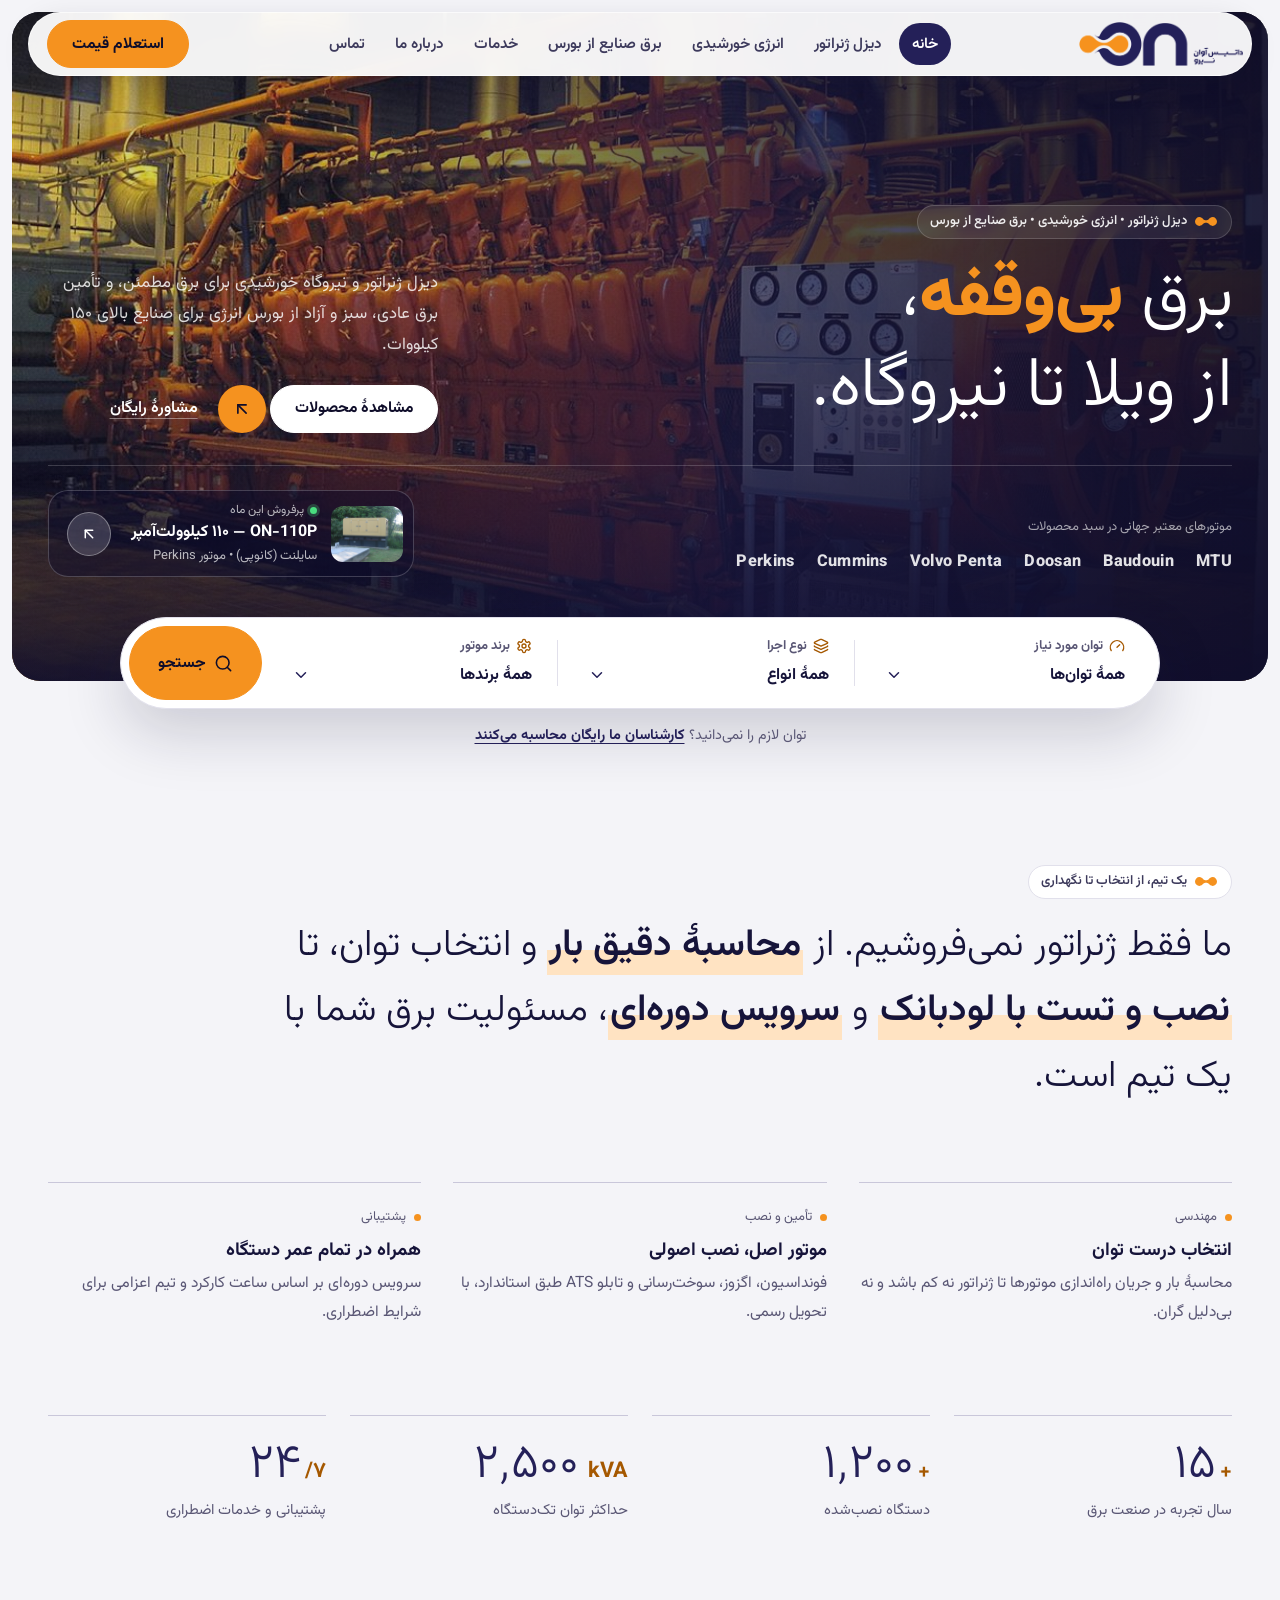
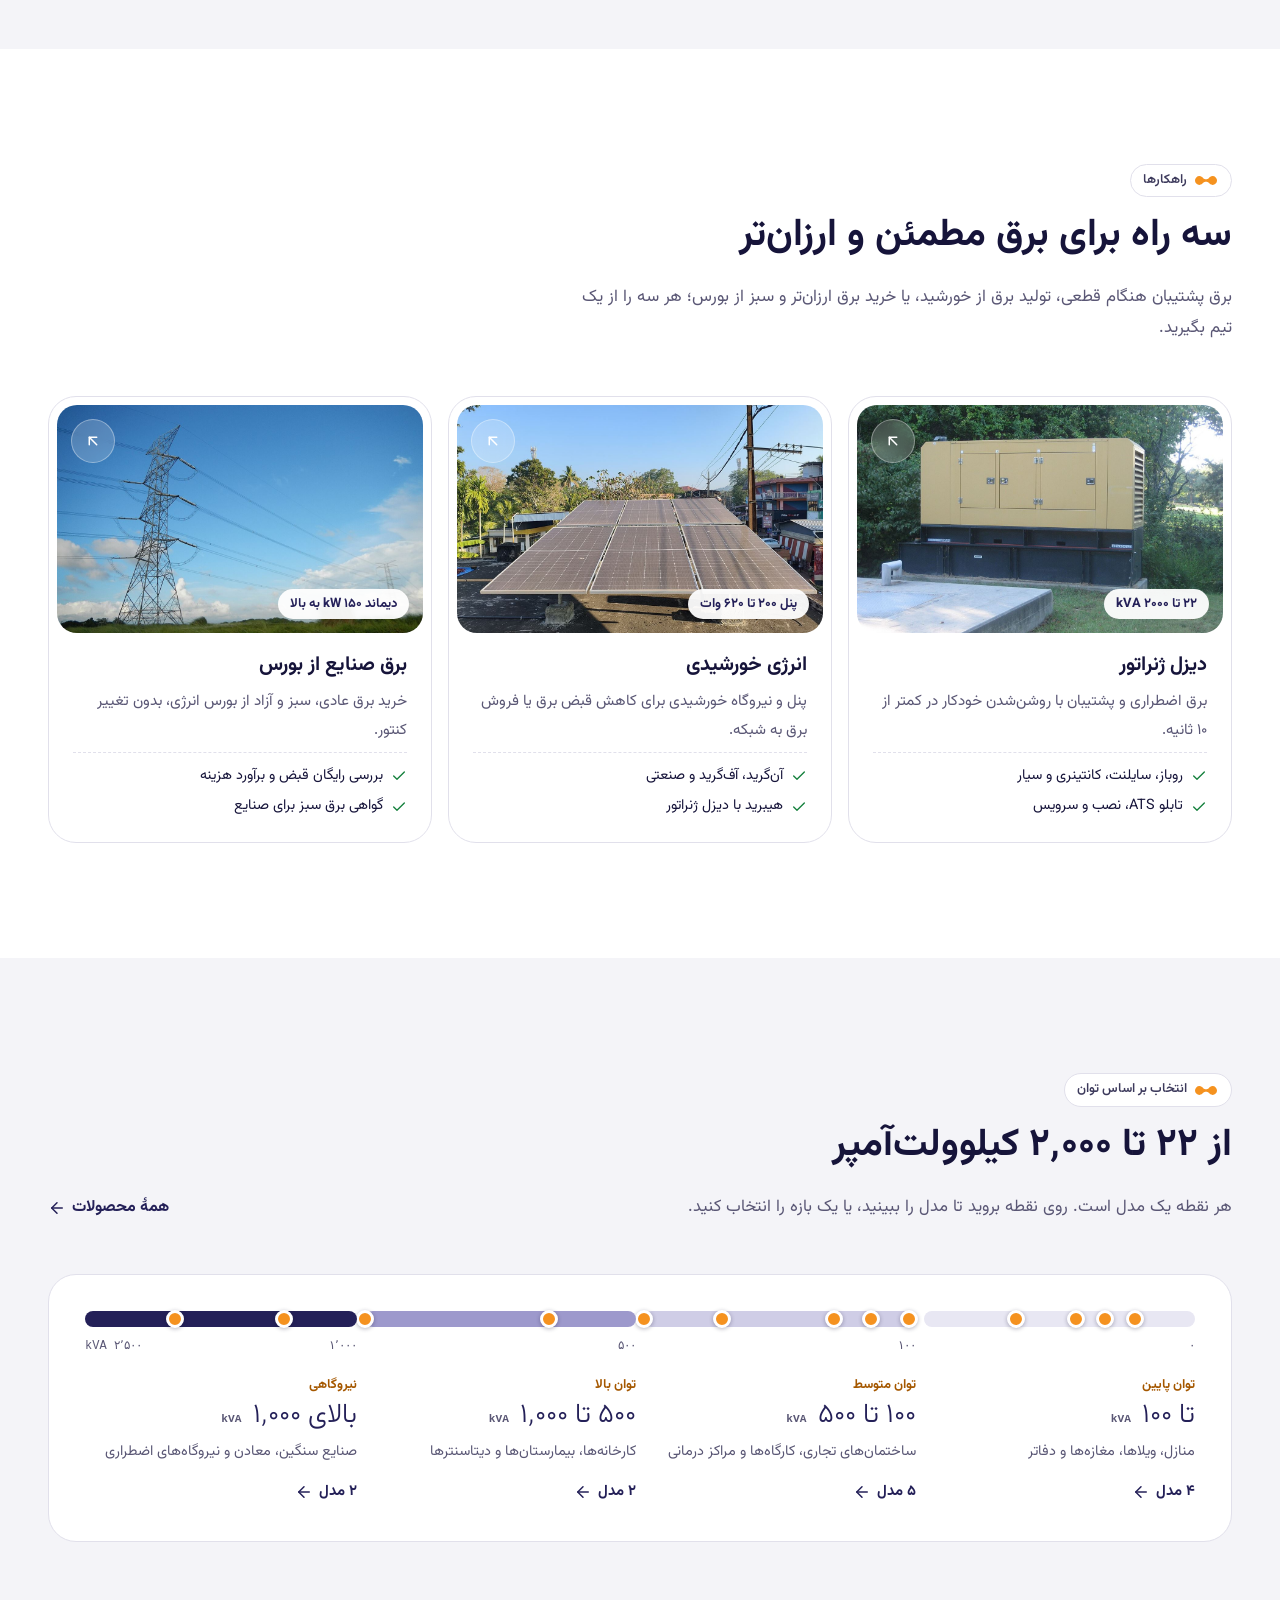
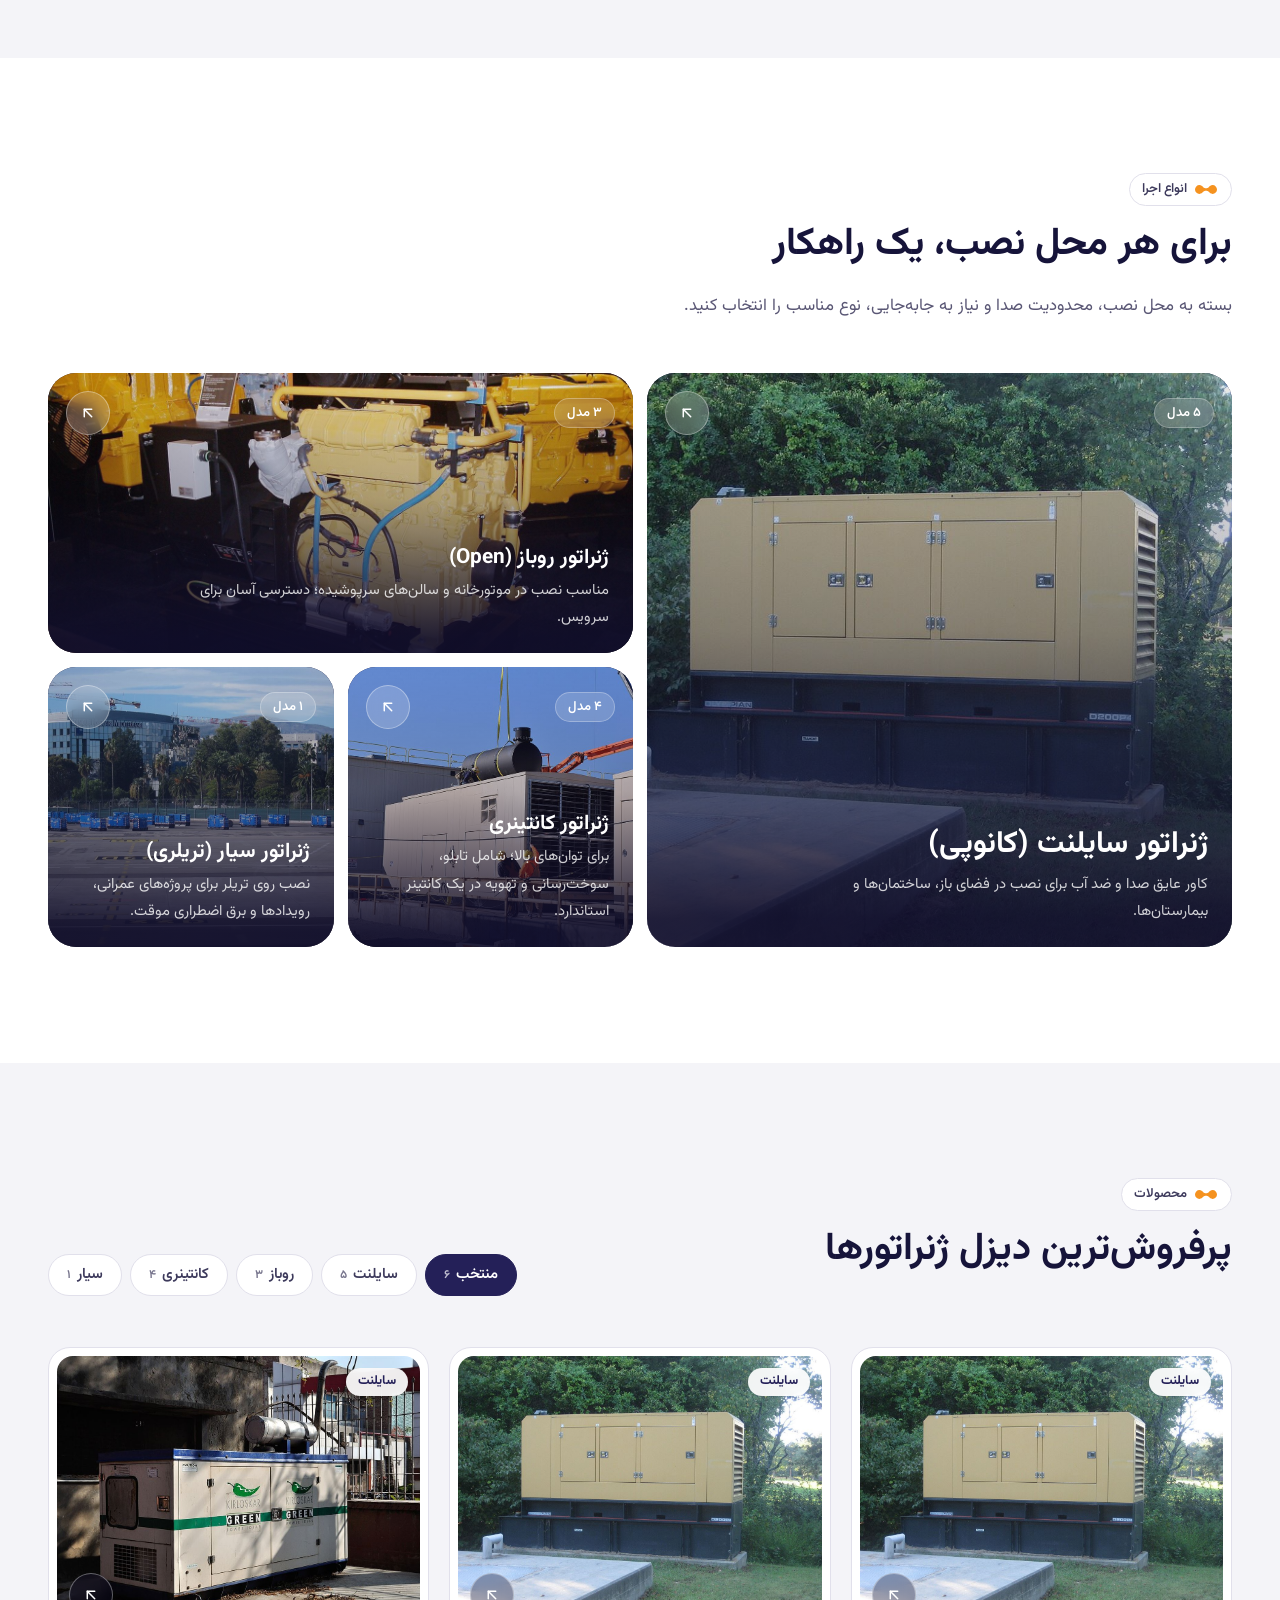
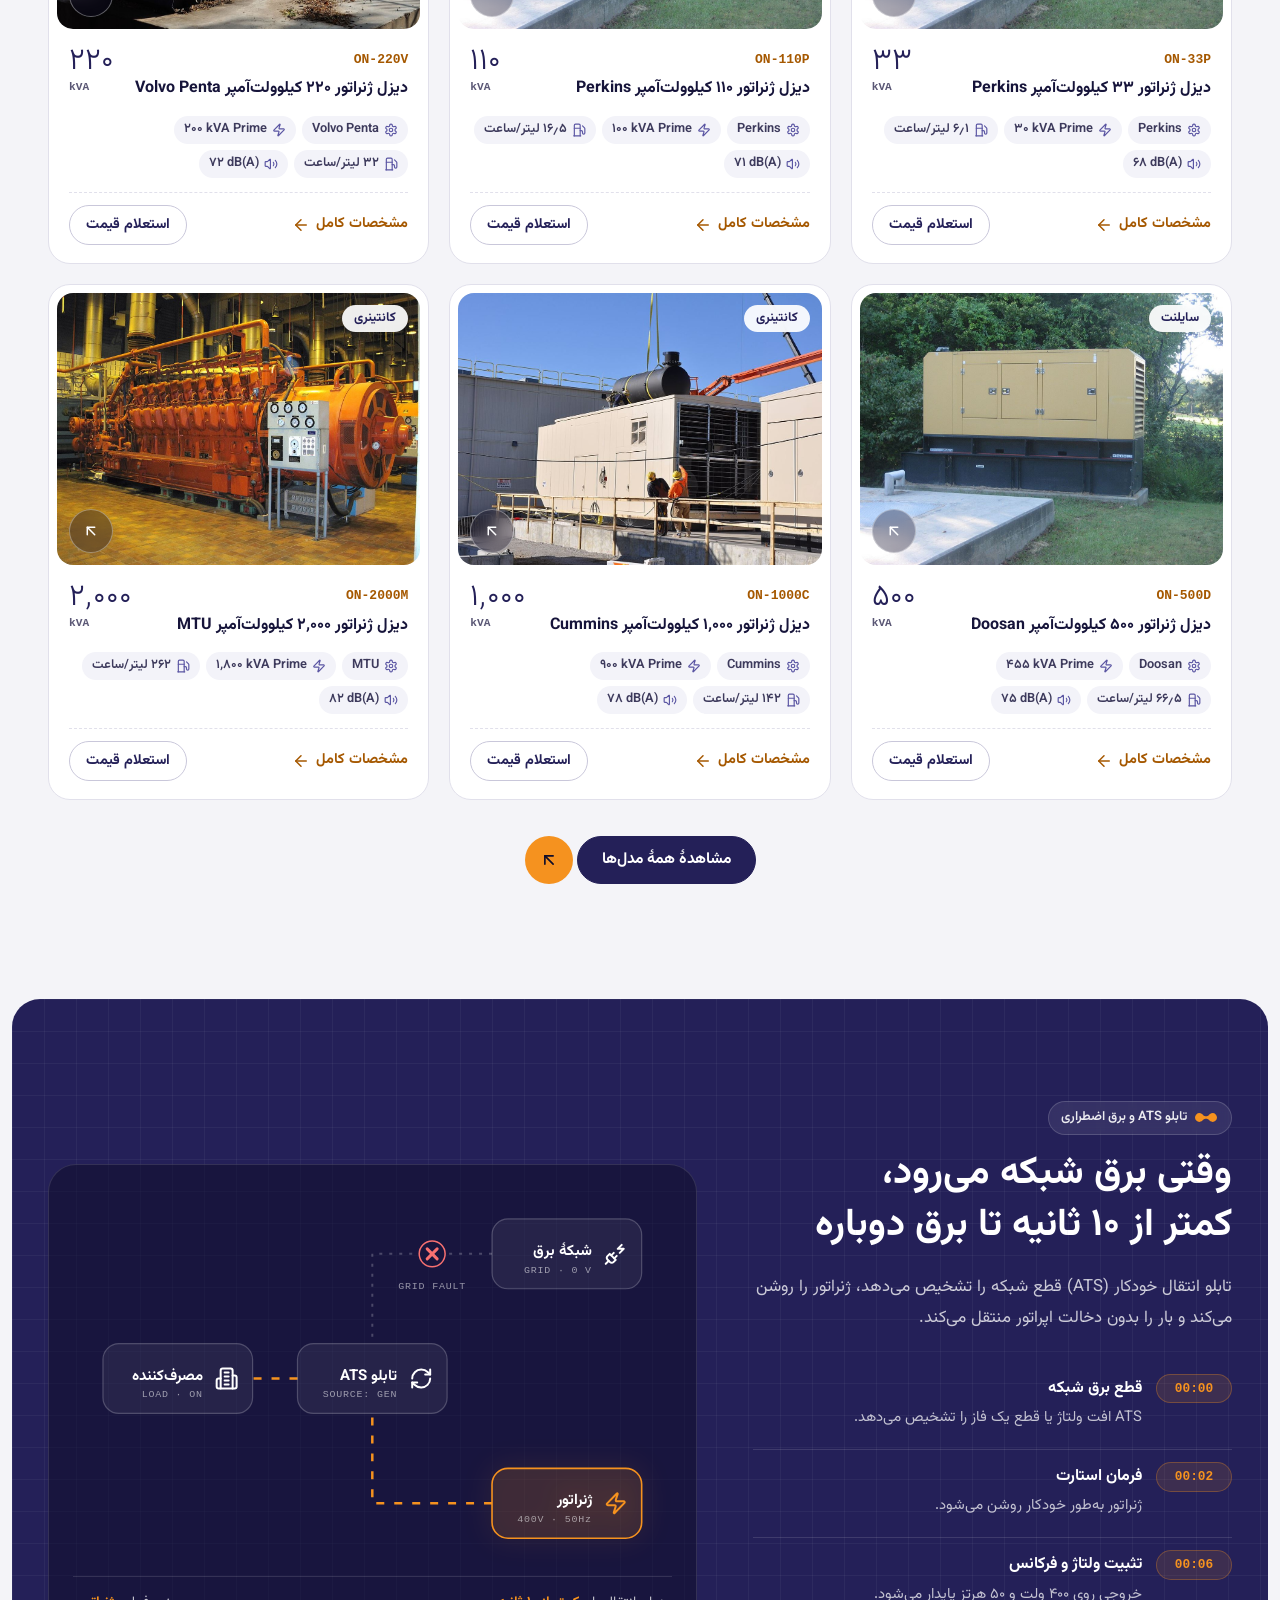
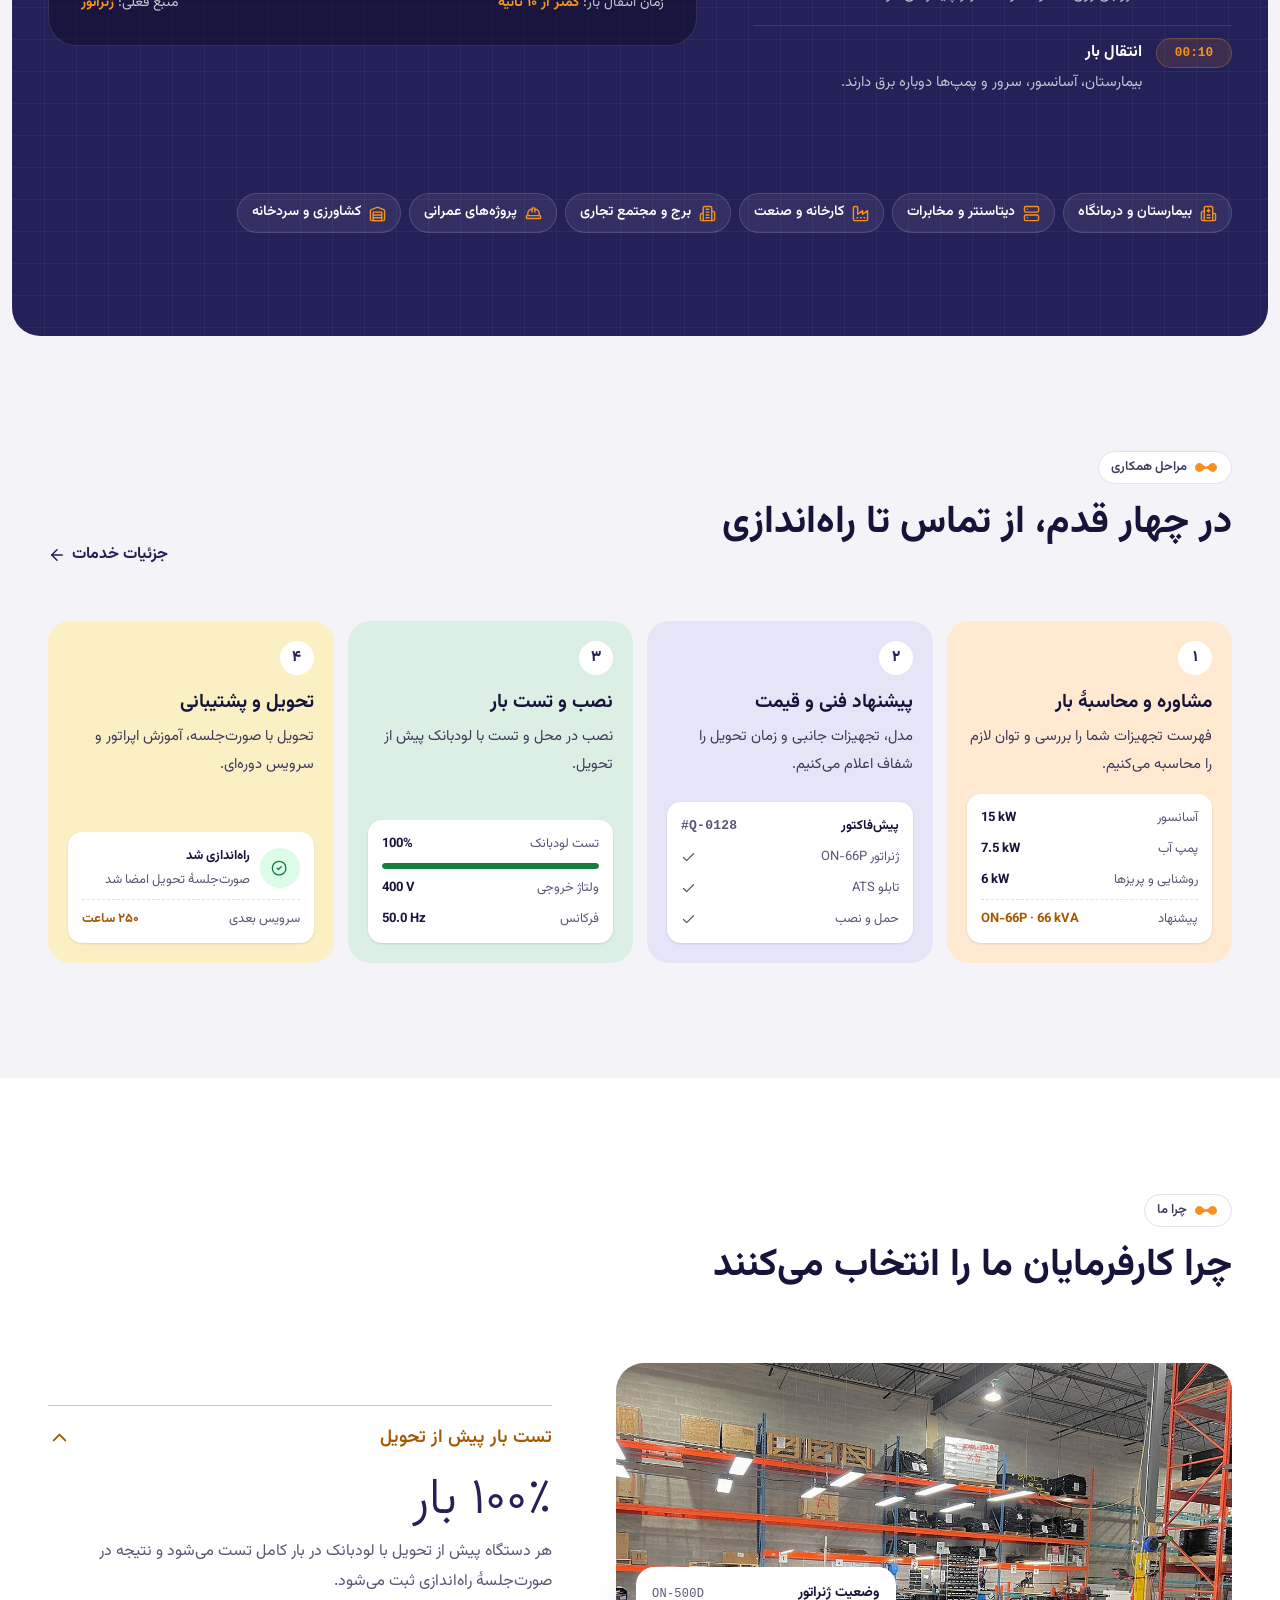
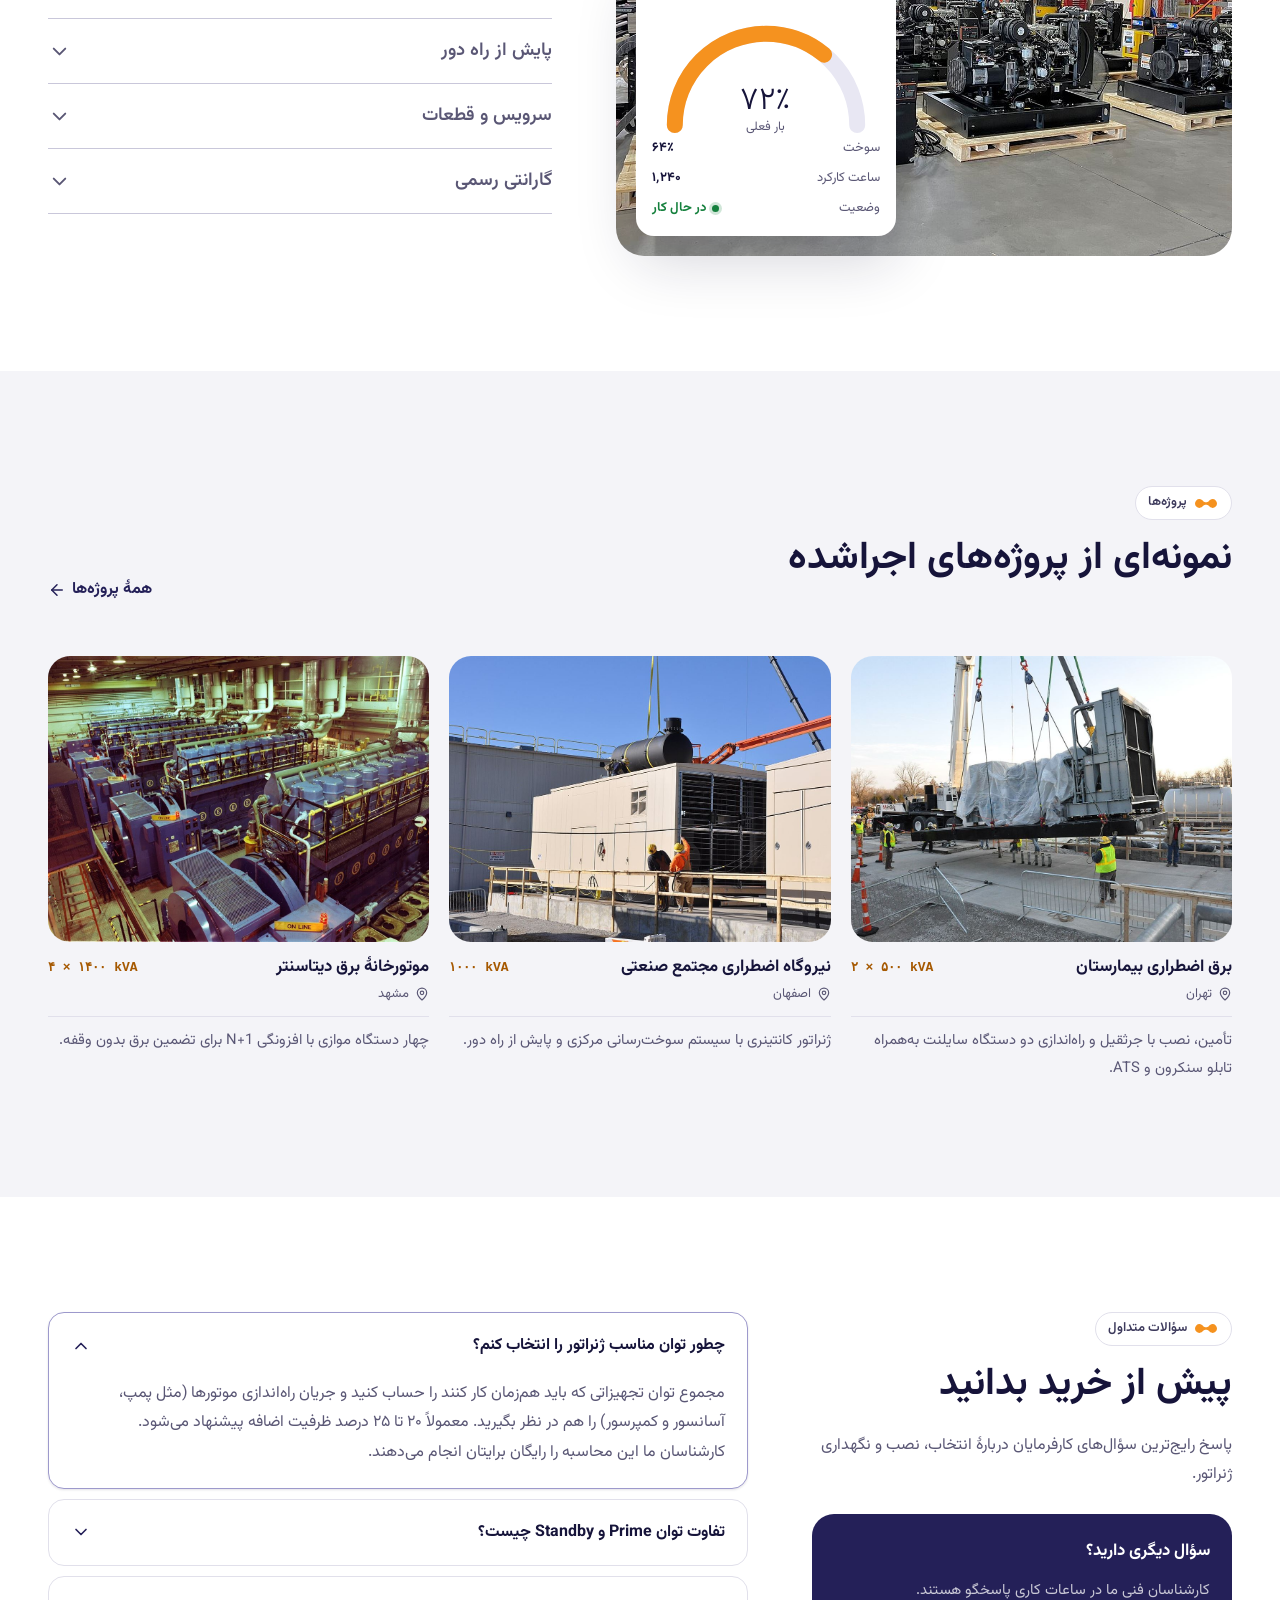
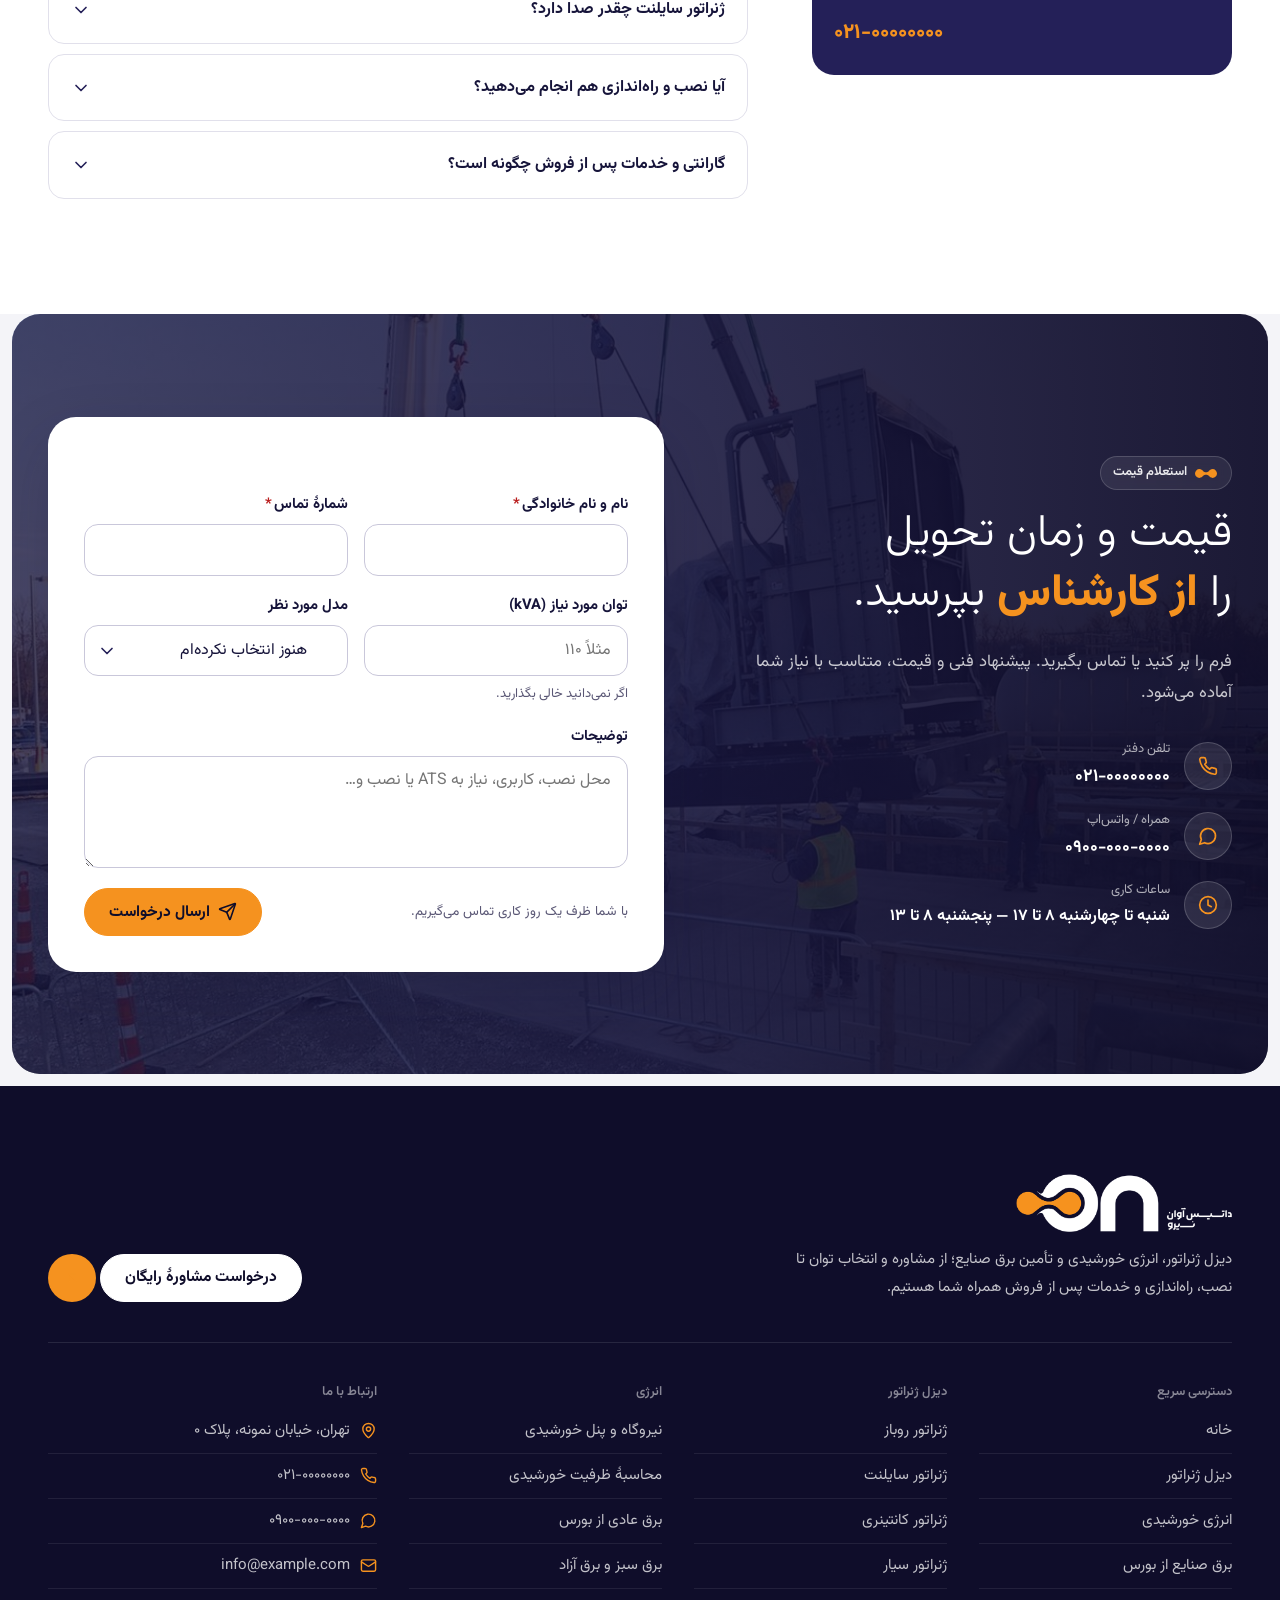
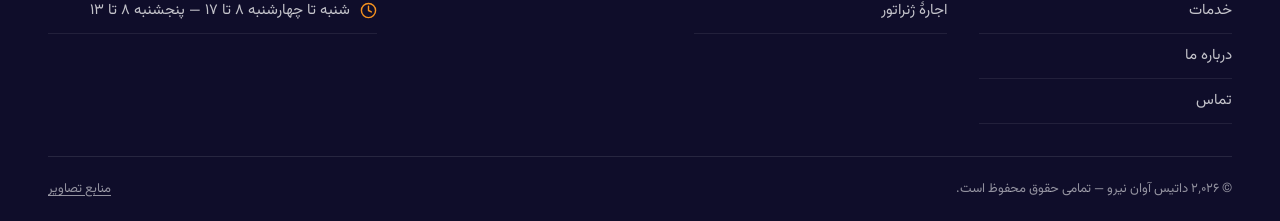
==== site/index.html @ e626aa05 "Add Datis Avan Niroo website Static RTL Persian site (HTML/CSS/JS, no build step): - Diesel generato" ====
<!doctype html>
<html lang="fa" dir="rtl" class="no-js">
<head>
  <meta charset="utf-8">
  <meta name="viewport" content="width=device-width, initial-scale=1, viewport-fit=cover">
  <title>داتیس آوان نیرو | دیزل ژنراتور، انرژی خورشیدی و برق صنایع</title>
  <meta name="description" content="داتیس آوان نیرو؛ دیزل ژنراتور ۲۲ تا ۲۰۰۰ کیلوولت‌آمپر، پنل و نیروگاه خورشیدی، و تأمین برق عادی، سبز و آزاد از بورس انرژی برای صنایع بالای ۱۵۰ کیلووات.">
  <meta name="theme-color" content="#242058">
  <link rel="icon" type="image/png" sizes="64x64" href="assets/img/logo/icon-64.png">
  <link rel="apple-touch-icon" href="assets/img/logo/icon-180.png">
  <link rel="preload" href="assets/fonts/Vazirmatn-wght.woff2" as="font" type="font/woff2" crossorigin>
  <link rel="preload" href="assets/img/hero.jpg" as="image">
  <link rel="stylesheet" href="assets/css/style.css">
  <script>document.documentElement.classList.replace("no-js", "js");</script>
</head>
<body data-page="home">
  <a class="skip-link" href="#main">پرش به محتوای اصلی</a>
  <div id="site-header"></div>

  <main id="main">
    <!-- ============ Hero ============ -->
    <section class="hero frame on-dark">
      <div class="hero__bg"><img src="assets/img/hero.jpg" alt="" width="1200" height="900" fetchpriority="high"></div>
      <div class="container hero__inner">
        <div class="hero__top">
          <div>
            <span class="eyebrow rise">دیزل ژنراتور • انرژی خورشیدی • برق صنایع از بورس</span>
            <h1 class="rise">برق <b>بی‌وقفه</b>،<br>از ویلا تا نیروگاه.</h1>
          </div>
          <div class="hero__aside rise rise-2">
            <p>دیزل ژنراتور و نیروگاه خورشیدی برای برق مطمئن، و تأمین برق عادی، سبز و آزاد از بورس انرژی برای صنایع بالای ۱۵۰ کیلووات.</p>
            <div class="hero__actions">
              <a class="cta-pair" href="products.html"><span class="btn btn--white">مشاهدهٔ محصولات</span><span class="cta-pair__arrow"><svg class="icon" aria-hidden="true"><use href="#i-arrow-left"></use></svg></span></a>
              <a class="text-link" href="contact.html#quote">مشاورهٔ رایگان</a>
            </div>
          </div>
        </div>
        <div class="hero__bottom rise rise-3">
          <div class="engine-strip">
            <small>موتورهای معتبر جهانی در سبد محصولات</small>
            <ul id="engines"></ul>
          </div>
          <a class="spotlight" id="spotlight" href="products.html" aria-label="پرفروش این ماه"></a>
        </div>
      </div>
    </section>

    <!-- ============ Finder bar ============ -->
    <div class="container finder-wrap">
      <form class="finder-bar" id="finder-form" aria-label="جستجوی ژنراتور">
        <div class="seg">
          <label for="f-range"><svg class="icon" aria-hidden="true"><use href="#i-gauge"></use></svg>توان مورد نیاز</label>
          <select id="f-range"><option value="">همهٔ توان‌ها</option></select>
        </div>
        <div class="seg">
          <label for="f-type"><svg class="icon" aria-hidden="true"><use href="#i-layers"></use></svg>نوع اجرا</label>
          <select id="f-type"><option value="">همهٔ انواع</option></select>
        </div>
        <div class="seg">
          <label for="f-brand"><svg class="icon" aria-hidden="true"><use href="#i-settings"></use></svg>برند موتور</label>
          <select id="f-brand"><option value="">همهٔ برندها</option></select>
        </div>
        <button class="btn btn--primary" type="submit"><svg class="icon" aria-hidden="true"><use href="#i-search"></use></svg>جستجو</button>
      </form>
      <p class="finder-note">توان لازم را نمی‌دانید؟ <a href="contact.html#quote">کارشناسان ما رایگان محاسبه می‌کنند</a></p>
    </div>

    <!-- ============ Statement ============ -->
    <section class="section">
      <div class="container">
        <span class="eyebrow">یک تیم، از انتخاب تا نگهداری</span>
        <p class="statement">ما فقط ژنراتور نمی‌فروشیم. از <mark>محاسبهٔ دقیق بار</mark> و انتخاب توان، تا <mark>نصب و تست با لودبانک</mark> و <mark>سرویس دوره‌ای</mark>، مسئولیت برق شما با یک تیم است.</p>
        <div class="pillars">
          <div class="pillar reveal"><span class="pillar__k">مهندسی</span><h3>انتخاب درست توان</h3><p>محاسبهٔ بار و جریان راه‌اندازی موتورها تا ژنراتور نه کم باشد و نه بی‌دلیل گران.</p></div>
          <div class="pillar reveal"><span class="pillar__k">تأمین و نصب</span><h3>موتور اصل، نصب اصولی</h3><p>فونداسیون، اگزوز، سوخت‌رسانی و تابلو ATS طبق استاندارد، با تحویل رسمی.</p></div>
          <div class="pillar reveal"><span class="pillar__k">پشتیبانی</span><h3>همراه در تمام عمر دستگاه</h3><p>سرویس دوره‌ای بر اساس ساعت کارکرد و تیم اعزامی برای شرایط اضطراری.</p></div>
        </div>
        <ul class="stats" id="stats" aria-label="آمار شرکت"></ul>
      </div>
    </section>

    <!-- ============ Business lines ============ -->
    <section class="section section--white">
      <div class="container">
        <div class="sec-head">
          <div class="sec-head__text">
            <span class="eyebrow">راهکارها</span>
            <h2>سه راه برای برق مطمئن و ارزان‌تر</h2>
            <p>برق پشتیبان هنگام قطعی، تولید برق از خورشید، یا خرید برق ارزان‌تر و سبز از بورس؛ هر سه را از یک تیم بگیرید.</p>
          </div>
        </div>
        <div class="solutions">
          <article class="sol reveal">
            <div class="sol__media"><img src="assets/img/canopy-1.jpg" alt="دیزل ژنراتور سایلنت" loading="lazy" width="1200" height="900"><span class="sol__tag">۲۲ تا ۲۰۰۰ kVA</span><span class="bubble" aria-hidden="true"><svg class="icon"><use href="#i-arrow-left"></use></svg></span></div>
            <div class="sol__body">
              <h3><a href="products.html">دیزل ژنراتور</a></h3>
              <p>برق اضطراری و پشتیبان با روشن‌شدن خودکار در کمتر از ۱۰ ثانیه.</p>
              <ul>
                <li><svg class="icon" aria-hidden="true"><use href="#i-check"></use></svg>روباز، سایلنت، کانتینری و سیار</li>
                <li><svg class="icon" aria-hidden="true"><use href="#i-check"></use></svg>تابلو ATS، نصب و سرویس</li>
              </ul>
            </div>
          </article>
          <article class="sol reveal">
            <div class="sol__media"><img src="assets/img/solar-roof.jpg" alt="پنل خورشیدی روی پشت‌بام" loading="lazy" width="1200" height="900"><span class="sol__tag">پنل ۲۰۰ تا ۶۲۰ وات</span><span class="bubble" aria-hidden="true"><svg class="icon"><use href="#i-arrow-left"></use></svg></span></div>
            <div class="sol__body">
              <h3><a href="solar.html">انرژی خورشیدی</a></h3>
              <p>پنل و نیروگاه خورشیدی برای کاهش قبض برق یا فروش برق به شبکه.</p>
              <ul>
                <li><svg class="icon" aria-hidden="true"><use href="#i-check"></use></svg>آن‌گرید، آف‌گرید و صنعتی</li>
                <li><svg class="icon" aria-hidden="true"><use href="#i-check"></use></svg>هیبرید با دیزل ژنراتور</li>
              </ul>
            </div>
          </article>
          <article class="sol reveal">
            <div class="sol__media"><img src="assets/img/grid-lines.jpg" alt="خطوط انتقال برق" loading="lazy" width="1200" height="900"><span class="sol__tag">دیماند ۱۵۰ kW به بالا</span><span class="bubble" aria-hidden="true"><svg class="icon"><use href="#i-arrow-left"></use></svg></span></div>
            <div class="sol__body">
              <h3><a href="energy.html">برق صنایع از بورس</a></h3>
              <p>خرید برق عادی، سبز و آزاد از بورس انرژی، بدون تغییر کنتور.</p>
              <ul>
                <li><svg class="icon" aria-hidden="true"><use href="#i-check"></use></svg>بررسی رایگان قبض و برآورد هزینه</li>
                <li><svg class="icon" aria-hidden="true"><use href="#i-check"></use></svg>گواهی برق سبز برای صنایع</li>
              </ul>
            </div>
          </article>
        </div>
      </div>
    </section>

    <!-- ============ Power scale ============ -->
    <section class="section">
      <div class="container">
        <div class="sec-head">
          <div class="sec-head__text">
            <span class="eyebrow">انتخاب بر اساس توان</span>
            <h2>از <span data-kva-range>۲۲ تا ۲۰۰۰</span> کیلوولت‌آمپر</h2>
            <p>هر نقطه یک مدل است. روی نقطه بروید تا مدل را ببینید، یا یک بازه را انتخاب کنید.</p>
          </div>
          <a class="link-arrow" href="products.html">همهٔ محصولات<svg class="icon" aria-hidden="true"><use href="#i-arrow-left"></use></svg></a>
        </div>
        <div class="scale"><div class="scale__grid" id="scale"></div></div>
      </div>
    </section>

    <!-- ============ Types bento ============ -->
    <section class="section section--white">
      <div class="container">
        <div class="sec-head">
          <div class="sec-head__text">
            <span class="eyebrow">انواع اجرا</span>
            <h2>برای هر محل نصب، یک راهکار</h2>
            <p>بسته به محل نصب، محدودیت صدا و نیاز به جابه‌جایی، نوع مناسب را انتخاب کنید.</p>
          </div>
        </div>
        <div class="bento" id="types"></div>
      </div>
    </section>

    <!-- ============ Featured ============ -->
    <section class="section">
      <div class="container">
        <div class="sec-head">
          <div class="sec-head__text">
            <span class="eyebrow">محصولات</span>
            <h2>پرفروش‌ترین دیزل ژنراتورها</h2>
          </div>
          <div class="pills" id="featured-tabs" role="group" aria-label="فیلتر نوع"></div>
        </div>
        <div class="grid-products" id="featured" aria-live="polite"></div>
        <div style="text-align:center; margin-top: 36px;">
          <a class="cta-pair" href="products.html"><span class="btn">مشاهدهٔ همهٔ مدل‌ها</span><span class="cta-pair__arrow"><svg class="icon" aria-hidden="true"><use href="#i-arrow-left"></use></svg></span></a>
        </div>
      </div>
    </section>

    <!-- ============ ATS flow ============ -->
    <section class="flow frame blueprint on-dark" aria-labelledby="flow-title">
      <div class="container">
        <div>
          <span class="eyebrow">تابلو ATS و برق اضطراری</span>
          <h2 id="flow-title">وقتی برق شبکه می‌رود، کمتر از ۱۰ ثانیه تا برق دوباره</h2>
          <p class="lead">تابلو انتقال خودکار (ATS) قطع شبکه را تشخیص می‌دهد، ژنراتور را روشن می‌کند و بار را بدون دخالت اپراتور منتقل می‌کند.</p>
          <ol class="timeline">
            <li><time>00:00</time><div><b>قطع برق شبکه</b><span>ATS افت ولتاژ یا قطع یک فاز را تشخیص می‌دهد.</span></div></li>
            <li><time>00:02</time><div><b>فرمان استارت</b><span>ژنراتور به‌طور خودکار روشن می‌شود.</span></div></li>
            <li><time>00:06</time><div><b>تثبیت ولتاژ و فرکانس</b><span>خروجی روی ۴۰۰ ولت و ۵۰ هرتز پایدار می‌شود.</span></div></li>
            <li><time>00:10</time><div><b>انتقال بار</b><span>بیمارستان، آسانسور، سرور و پمپ‌ها دوباره برق دارند.</span></div></li>
          </ol>
        </div>
        <figure class="diagram" style="margin:0;">
          <svg viewBox="0 0 600 380" role="img" aria-labelledby="dg-t">
            <title id="dg-t">نمودار عملکرد تابلو ATS: برق شبکه قطع است، ژنراتور روشن است و بار از طریق ATS به ژنراتور منتقل شده است.</title>
            <!-- wires -->
            <path class="d-wire d-wire--dead" d="M420 65 H300 V155"/>
            <path class="d-wire d-wire--live" d="M420 315 H300 V225"/>
            <path class="d-wire d-wire--live" d="M225 190 H180"/>
            <!-- outage mark -->
            <g transform="translate(360 65)">
              <circle class="d-cut-bg" r="13"/>
              <path class="d-cut" d="M-5 -5 L5 5 M5 -5 L-5 5"/>
            </g>
            <text class="d-sub" x="360" y="100" text-anchor="middle" direction="ltr">GRID FAULT</text>
            <!-- grid node -->
            <g class="d-node" transform="translate(420 30)">
              <rect width="150" height="70" rx="16"/>
              <use href="#i-plug-zap" x="112" y="23" width="24" height="24" class="d-ic"/>
              <text class="d-title" x="100" y="36" direction="rtl" text-anchor="start">شبکهٔ برق</text>
              <text class="d-sub" x="100" y="54" text-anchor="end" direction="ltr">GRID · 0 V</text>
            </g>
            <!-- ATS node -->
            <g class="d-node" transform="translate(225 155)">
              <rect width="150" height="70" rx="16"/>
              <use href="#i-refresh-cw" x="112" y="23" width="24" height="24" class="d-ic"/>
              <text class="d-title" x="100" y="36" direction="rtl" text-anchor="start">تابلو ATS</text>
              <text class="d-sub" x="100" y="54" text-anchor="end" direction="ltr">SOURCE: GEN</text>
            </g>
            <!-- generator node -->
            <g class="d-node d-node--gen" transform="translate(420 280)">
              <rect width="150" height="70" rx="16"/>
              <use href="#i-zap" x="112" y="23" width="24" height="24" class="d-ic"/>
              <text class="d-title" x="100" y="36" direction="rtl" text-anchor="start">ژنراتور</text>
              <text class="d-sub" x="100" y="54" text-anchor="end" direction="ltr">400V · 50Hz</text>
            </g>
            <!-- load node -->
            <g class="d-node" transform="translate(30 155)">
              <rect width="150" height="70" rx="16"/>
              <use href="#i-building-2" x="112" y="23" width="24" height="24" class="d-ic"/>
              <text class="d-title" x="100" y="36" direction="rtl" text-anchor="start">مصرف‌کننده</text>
              <text class="d-sub" x="100" y="54" text-anchor="end" direction="ltr">LOAD · ON</text>
            </g>
          </svg>
          <figcaption class="diagram__readout"><span>زمان انتقال بار: <b>کمتر از ۱۰ ثانیه</b></span><span>منبع فعلی: <b>ژنراتور</b></span></figcaption>
        </figure>
        <ul class="industry-chips" style="grid-column: 1 / -1;" aria-label="کاربردها">
          <li><svg class="icon" aria-hidden="true"><use href="#i-hospital"></use></svg>بیمارستان و درمانگاه</li>
          <li><svg class="icon" aria-hidden="true"><use href="#i-server"></use></svg>دیتاسنتر و مخابرات</li>
          <li><svg class="icon" aria-hidden="true"><use href="#i-factory"></use></svg>کارخانه و صنعت</li>
          <li><svg class="icon" aria-hidden="true"><use href="#i-building-2"></use></svg>برج و مجتمع تجاری</li>
          <li><svg class="icon" aria-hidden="true"><use href="#i-hard-hat"></use></svg>پروژه‌های عمرانی</li>
          <li><svg class="icon" aria-hidden="true"><use href="#i-warehouse"></use></svg>کشاورزی و سردخانه</li>
        </ul>
      </div>
    </section>

    <!-- ============ Process ============ -->
    <section class="section">
      <div class="container">
        <div class="sec-head">
          <div class="sec-head__text">
            <span class="eyebrow">مراحل همکاری</span>
            <h2>در چهار قدم، از تماس تا راه‌اندازی</h2>
          </div>
          <a class="link-arrow" href="services.html">جزئیات خدمات<svg class="icon" aria-hidden="true"><use href="#i-arrow-left"></use></svg></a>
        </div>
        <ol class="process">
          <li class="pstep reveal">
            <span class="pstep__n">۱</span>
            <h3>مشاوره و محاسبهٔ بار</h3>
            <p>فهرست تجهیزات شما را بررسی و توان لازم را محاسبه می‌کنیم.</p>
            <div class="mini" aria-hidden="true">
              <div class="mini__row"><span>آسانسور</span><b class="ltr">15 kW</b></div>
              <div class="mini__row"><span>پمپ آب</span><b class="ltr">7.5 kW</b></div>
              <div class="mini__row"><span>روشنایی و پریزها</span><b class="ltr">6 kW</b></div>
              <div class="mini__row mini__sum"><span>پیشنهاد</span><b class="ltr">ON-66P · 66 kVA</b></div>
            </div>
          </li>
          <li class="pstep reveal">
            <span class="pstep__n">۲</span>
            <h3>پیشنهاد فنی و قیمت</h3>
            <p>مدل، تجهیزات جانبی و زمان تحویل را شفاف اعلام می‌کنیم.</p>
            <div class="mini" aria-hidden="true">
              <div class="mini__title"><span>پیش‌فاکتور</span><span class="mono ltr" style="color:var(--muted)">#Q-0128</span></div>
              <div class="mini__row"><span>ژنراتور ON-66P</span><span class="mini__ok"><svg class="icon"><use href="#i-check"></use></svg></span></div>
              <div class="mini__row"><span>تابلو ATS</span><span class="mini__ok"><svg class="icon"><use href="#i-check"></use></svg></span></div>
              <div class="mini__row"><span>حمل و نصب</span><span class="mini__ok"><svg class="icon"><use href="#i-check"></use></svg></span></div>
            </div>
          </li>
          <li class="pstep reveal">
            <span class="pstep__n">۳</span>
            <h3>نصب و تست بار</h3>
            <p>نصب در محل و تست با لودبانک پیش از تحویل.</p>
            <div class="mini" aria-hidden="true">
              <div class="mini__row"><span>تست لودبانک</span><b class="ltr">100%</b></div>
              <div class="mini__bar"><i style="width:100%"></i></div>
              <div class="mini__row"><span>ولتاژ خروجی</span><b class="ltr">400 V</b></div>
              <div class="mini__row"><span>فرکانس</span><b class="ltr">50.0 Hz</b></div>
            </div>
          </li>
          <li class="pstep reveal">
            <span class="pstep__n">۴</span>
            <h3>تحویل و پشتیبانی</h3>
            <p>تحویل با صورت‌جلسه، آموزش اپراتور و سرویس دوره‌ای.</p>
            <div class="mini" aria-hidden="true">
              <div class="mini__big"><span class="icon-ring"><svg class="icon"><use href="#i-circle-check"></use></svg></span><div><b>راه‌اندازی شد</b><br><span style="color:var(--muted)">صورت‌جلسهٔ تحویل امضا شد</span></div></div>
              <div class="mini__row mini__sum"><span>سرویس بعدی</span><b>۲۵۰ ساعت</b></div>
            </div>
          </li>
        </ol>
      </div>
    </section>

    <!-- ============ Why us ============ -->
    <section class="section section--white">
      <div class="container">
        <div class="sec-head">
          <div class="sec-head__text">
            <span class="eyebrow">چرا ما</span>
            <h2>چرا کارفرمایان ما را انتخاب می‌کنند</h2>
          </div>
        </div>
        <div class="why">
          <div class="why__media">
            <img src="assets/img/warehouse.jpg" alt="انبار دیزل ژنراتورهای آمادهٔ تحویل" loading="lazy" width="1200" height="900">
            <div class="monitor" aria-label="نمونهٔ پایش از راه دور">
              <div class="monitor__head"><b>وضعیت ژنراتور</b><span class="mono">ON-500D</span></div>
              <svg viewBox="0 0 200 110" aria-hidden="true">
                <path d="M20 100 A80 80 0 0 1 180 100" fill="none" stroke="#e8e7f3" stroke-width="14" stroke-linecap="round"/>
                <path d="M20 100 A80 80 0 0 1 180 100" fill="none" stroke="#f5921f" stroke-width="14" stroke-linecap="round" pathLength="100" stroke-dasharray="72 100"/>
                <text x="100" y="86" text-anchor="middle" font-size="28" font-weight="300" fill="#16143a" font-family="Vazirmatn, sans-serif">۷۲٪</text>
                <text x="100" y="104" text-anchor="middle" font-size="11" fill="#5a5775" font-family="Vazirmatn, sans-serif">بار فعلی</text>
              </svg>
              <div class="monitor__rows">
                <div><span>سوخت</span><b>۶۴٪</b></div>
                <div><span>ساعت کارکرد</span><b>۱٬۲۴۰</b></div>
                <div><span>وضعیت</span><span class="live">در حال کار</span></div>
              </div>
            </div>
          </div>
          <div class="acc" id="why-acc"></div>
        </div>
      </div>
    </section>

    <!-- ============ Projects ============ -->
    <section class="section">
      <div class="container">
        <div class="sec-head">
          <div class="sec-head__text">
            <span class="eyebrow">پروژه‌ها</span>
            <h2>نمونه‌ای از پروژه‌های اجراشده</h2>
          </div>
          <a class="link-arrow" href="about.html#projects-sec">همهٔ پروژه‌ها<svg class="icon" aria-hidden="true"><use href="#i-arrow-left"></use></svg></a>
        </div>
        <div class="projects" id="projects"></div>
      </div>
    </section>

    <!-- ============ FAQ ============ -->
    <section class="section section--white">
      <div class="container faq-grid">
        <div>
          <span class="eyebrow">سؤالات متداول</span>
          <h2>پیش از خرید بدانید</h2>
          <p class="text-muted">پاسخ رایج‌ترین سؤال‌های کارفرمایان دربارهٔ انتخاب، نصب و نگهداری ژنراتور.</p>
          <div class="help-card">
            <b>سؤال دیگری دارید؟</b>
            <p>کارشناسان فنی ما در ساعات کاری پاسخگو هستند.</p>
            <a class="phone ltr" data-site="phone" href="#"></a>
          </div>
        </div>
        <div class="faq" id="faq"></div>
      </div>
    </section>

    <!-- ============ CTA / quote ============ -->
    <section class="cta frame on-dark" id="quote">
      <div class="cta__bg"><img src="assets/img/install-crane.jpg" alt="" loading="lazy" width="1200" height="797"></div>
      <div class="container">
        <div>
          <span class="eyebrow">استعلام قیمت</span>
          <h2>قیمت و زمان تحویل را <b>از کارشناس</b> بپرسید.</h2>
          <p class="lead">فرم را پر کنید یا تماس بگیرید. پیشنهاد فنی و قیمت، متناسب با نیاز شما آماده می‌شود.</p>
          <div class="contacts">
            <a href="tel:" data-tel="phone"><span class="icon-box"><svg class="icon" aria-hidden="true"><use href="#i-phone"></use></svg></span><span><small>تلفن دفتر</small><b class="ltr" data-site="phone"></b></span></a>
            <a href="tel:" data-tel="mobile"><span class="icon-box"><svg class="icon" aria-hidden="true"><use href="#i-message-circle"></use></svg></span><span><small>همراه / واتس‌اپ</small><b class="ltr" data-site="mobile"></b></span></a>
            <div><span class="icon-box"><svg class="icon" aria-hidden="true"><use href="#i-clock"></use></svg></span><span><small>ساعات کاری</small><b data-site="hours" style="font-size: 1rem;"></b></span></div>
          </div>
        </div>
        <div class="form-card">
          <h3>فرم استعلام قیمت</h3>
          <form data-quote novalidate>
            <div class="form-grid">
              <div class="field"><label for="h-name">نام و نام خانوادگی<span class="req" aria-hidden="true">*</span></label><input id="h-name" name="name" autocomplete="name" required aria-describedby="h-name-err"><span class="error" id="h-name-err" role="alert"></span></div>
              <div class="field"><label for="h-phone">شمارهٔ تماس<span class="req" aria-hidden="true">*</span></label><input id="h-phone" name="phone" type="tel" inputmode="tel" autocomplete="tel" dir="ltr" required aria-describedby="h-phone-err"><span class="error" id="h-phone-err" role="alert"></span></div>
              <div class="field"><label for="h-power">توان مورد نیاز (kVA)</label><input id="h-power" name="power" inputmode="numeric" placeholder="مثلاً ۱۱۰"><span class="hint">اگر نمی‌دانید خالی بگذارید.</span></div>
              <div class="field"><label for="h-model">مدل مورد نظر</label><select id="h-model" name="model"><option value="">هنوز انتخاب نکرده‌ام</option></select></div>
              <div class="field full"><label for="h-msg">توضیحات</label><textarea id="h-msg" name="message" placeholder="محل نصب، کاربری، نیاز به ATS یا نصب و…"></textarea></div>
            </div>
            <div class="form-foot">
              <small>با شما ظرف یک روز کاری تماس می‌گیریم.</small>
              <button class="btn btn--primary" type="submit"><svg class="icon" aria-hidden="true"><use href="#i-send"></use></svg>ارسال درخواست</button>
            </div>
            <div class="form-status" role="status" aria-live="polite"></div>
          </form>
        </div>
      </div>
    </section>
  </main>

  <div id="site-footer"></div>

  <script src="assets/js/icons.js"></script>
  <script src="assets/js/data.js"></script>
  <script src="assets/js/app.js"></script>
</body>
</html>
---- site/assets/css/style.css ----
/* ==========================================================================
   داتیس آوان نیرو — Diesel Generator Catalog
   Layout: inset rounded frames on a cool off-white ground, a floating pill
   header, hairline-divided content, one animated ATS diagram as the bold moment.
   ========================================================================== */

@font-face {
  font-family: "Vazirmatn";
  src: url("../fonts/Vazirmatn-wght.woff2") format("woff2-variations"),
       url("../fonts/Vazirmatn-wght.woff2") format("woff2");
  font-weight: 100 900;
  font-style: normal;
  font-display: swap;
}

:root {
  /* Brand (from the logo) */
  --navy-950: #0f0d2a;
  --navy-900: #17153d;
  --navy: #242058;
  --navy-700: #332e78;
  --navy-500: #5b56a3;
  --navy-300: #9d99cc;
  --navy-200: #cfcde6;
  --navy-100: #e8e7f3;
  --navy-50: #f3f3f9;
  --orange: #f5921f;
  --orange-600: #e07d0c;
  --orange-text: #a55800;
  --orange-100: #ffe3c2;
  --orange-50: #fff4e6;

  /* Pastel tints for the process cards */
  --tint-1: #ffe9d1;
  --tint-2: #e6e4f7;
  --tint-3: #dcefe5;
  --tint-4: #fbf0c4;

  /* Neutrals (biased toward the navy) */
  --bg: #f4f4f8;
  --surface: #ffffff;
  --ink: #16143a;
  --ink-2: #3d3a5c;
  --muted: #5a5775;
  --line: #e1e0eb;
  --line-strong: #c9c7da;
  --success: #15803d;
  --danger: #b91c1c;

  --font: "Vazirmatn", Tahoma, sans-serif;
  --mono: ui-monospace, "Cascadia Mono", "SFMono-Regular", Consolas, monospace;

  --r-sm: 10px;
  --r: 16px;
  --r-lg: 22px;
  --r-xl: 28px;
  --shadow-sm: 0 1px 2px rgba(22, 20, 58, .05), 0 1px 3px rgba(22, 20, 58, .07);
  --shadow: 0 6px 18px rgba(22, 20, 58, .08), 0 2px 4px rgba(22, 20, 58, .04);
  --shadow-lg: 0 24px 60px rgba(22, 20, 58, .18);

  --container: 1240px;
  --gutter: 16px;
  --frame: 8px;                 /* inset of rounded frames from the viewport */
  --bar-h: 60px;                /* header pill height */
  --header-space: calc(var(--bar-h) + 12px);

  --ease-out: cubic-bezier(.16, 1, .3, 1);
  --dur: 200ms;
}
@media (min-width: 768px) {
  :root { --gutter: 28px; --frame: 12px; --bar-h: 64px; --header-space: calc(var(--bar-h) + 14px); }
}

/* ---------- Base ---------- */
*, *::before, *::after { box-sizing: border-box; }
html { -webkit-text-size-adjust: 100%; scroll-behavior: smooth; scroll-padding-top: calc(var(--header-space) + 16px); }
body {
  margin: 0; font-family: var(--font); font-size: 16px; line-height: 1.85;
  color: var(--ink); background: var(--bg); -webkit-font-smoothing: antialiased; overflow-x: hidden;
}
img { max-width: 100%; height: auto; display: block; }
a { color: inherit; text-decoration: none; }
button, input, select, textarea { font: inherit; color: inherit; }
button { cursor: pointer; }
h1, h2, h3, h4 { margin: 0 0 .5em; line-height: 1.4; font-weight: 700; color: var(--ink); text-wrap: balance; }
h1 { font-size: clamp(2rem, 5vw, 3.6rem); line-height: 1.3; }
h2 { font-size: clamp(1.6rem, 3.2vw, 2.4rem); line-height: 1.35; }
h3 { font-size: 1.125rem; }
p { margin: 0 0 1em; }
ul, ol { margin: 0; padding: 0; list-style: none; }
.ltr { direction: ltr; unicode-bidi: isolate; display: inline-block; }
.mono { font-family: var(--mono); letter-spacing: .02em; }
.text-muted { color: var(--muted); }
.icon { width: 1.25em; height: 1.25em; flex: none; stroke: currentColor; fill: none; stroke-width: 2; stroke-linecap: round; stroke-linejoin: round; }
:focus-visible { outline: 3px solid var(--orange); outline-offset: 3px; border-radius: 6px; }
.sr-only { position: absolute !important; width: 1px; height: 1px; padding: 0; margin: -1px; overflow: hidden; clip: rect(0 0 0 0); white-space: nowrap; border: 0; }
.skip-link { position: absolute; inset-inline-start: 16px; top: -60px; z-index: 200; background: var(--navy); color: #fff; padding: 10px 16px; border-radius: var(--r-sm); transition: top var(--dur); }
.skip-link:focus { top: 12px; }

.container { width: 100%; max-width: var(--container); margin-inline: auto; padding-inline: var(--gutter); }
.section { padding-block: clamp(64px, 9vw, 120px); }
.section--white { background: var(--surface); }
.section--tight { padding-block: clamp(40px, 6vw, 72px); }

/* Rounded frame inset from the viewport edges */
.frame { margin-inline: var(--frame); border-radius: var(--r-xl); overflow: hidden; position: relative; isolation: isolate; }
.blueprint {
  background-color: var(--navy);
  background-image:
    linear-gradient(rgba(255,255,255,.045) 1px, transparent 1px),
    linear-gradient(90deg, rgba(255,255,255,.045) 1px, transparent 1px);
  background-size: 32px 32px;
}
.on-dark { color: #fff; }
.on-dark h1, .on-dark h2, .on-dark h3 { color: #fff; }
.lead { font-size: 1.05rem; color: var(--muted); }
.on-dark .sec-head p, .on-dark .lead { color: rgba(255,255,255,.76); }
.on-dark.section { margin-inline: var(--frame); border-radius: var(--r-xl); }

/* ---------- Section heading ---------- */
.sec-head { display: flex; flex-wrap: wrap; align-items: end; justify-content: space-between; gap: 16px 32px; margin-bottom: clamp(28px, 4vw, 52px); }
.sec-head__text { max-width: 660px; min-width: 0; }
.sec-head p { color: var(--muted); margin: 0; font-size: 1.05rem; }
.sec-head--center { justify-content: center; text-align: center; }
.sec-head--center .sec-head__text { margin-inline: auto; }

.eyebrow {
  display: inline-flex; align-items: center; gap: 8px; margin-bottom: 14px;
  padding: 4px 14px 4px 12px; border-radius: 999px; background: var(--surface); border: 1px solid var(--line);
  font-size: .8125rem; font-weight: 600; color: var(--ink-2); line-height: 1.8;
}
.eyebrow::before {
  content: ""; width: 22px; height: 9px; flex: none;
  background: url("data:image/svg+xml,%3Csvg xmlns='http://www.w3.org/2000/svg' viewBox='0 0 60 24'%3E%3Cpath fill='%23f5921f' d='M12 0c5 0 7.5 3 10.5 5.6C25 7.8 27 8.6 30 8.6s5-.8 7.5-3C40.5 3 43 0 48 0a12 12 0 0 1 0 24c-5 0-7.5-3-10.5-5.6-2.5-2.2-4.5-3-7.5-3s-5 .8-7.5 3C19.5 21 17 24 12 24A12 12 0 0 1 12 0Z'/%3E%3C/svg%3E") center / contain no-repeat;
}
.on-dark .eyebrow { background: rgba(255,255,255,.08); border-color: rgba(255,255,255,.16); color: rgba(255,255,255,.9); backdrop-filter: blur(6px); }

/* ---------- Buttons ---------- */
.btn {
  --btn-bg: var(--navy); --btn-fg: #fff; --btn-bd: var(--navy);
  display: inline-flex; align-items: center; justify-content: center; gap: 8px;
  min-height: 48px; padding: 10px 24px; border-radius: 999px; border: 1.5px solid var(--btn-bd);
  background: var(--btn-bg); color: var(--btn-fg); font-weight: 700; font-size: .975rem; line-height: 1.2; white-space: nowrap;
  transition: background-color var(--dur), border-color var(--dur), color var(--dur), transform 120ms;
  touch-action: manipulation;
}
.btn:hover { --btn-bg: var(--navy-700); --btn-bd: var(--navy-700); }
.btn:active { transform: translateY(1px); }
.btn--primary { --btn-bg: var(--orange); --btn-fg: var(--navy-950); --btn-bd: var(--orange); }
.btn--primary:hover { --btn-bg: var(--orange-600); --btn-bd: var(--orange-600); }
.btn--ghost { --btn-bg: transparent; --btn-fg: var(--navy); --btn-bd: var(--line-strong); }
.btn--ghost:hover { --btn-bg: var(--navy-50); --btn-bd: var(--navy); }
.btn--white { --btn-bg: #fff; --btn-fg: var(--navy-950); --btn-bd: #fff; }
.btn--white:hover { --btn-bg: var(--orange-50); --btn-bd: var(--orange-50); }
.btn--light { --btn-bg: transparent; --btn-fg: #fff; --btn-bd: rgba(255,255,255,.45); }
.btn--light:hover { --btn-bg: rgba(255,255,255,.12); --btn-bd: #fff; }
.btn--sm { min-height: 40px; padding: 6px 16px; font-size: .9rem; }
.btn--block { width: 100%; }
.btn[disabled] { opacity: .5; cursor: not-allowed; }
.btn .icon { width: 19px; height: 19px; }

/* Pill button with an attached round arrow */
.cta-pair { display: inline-flex; align-items: center; gap: 4px; }
.cta-pair .btn { pointer-events: none; }
.cta-pair__arrow {
  display: grid; place-items: center; width: 48px; height: 48px; border-radius: 50%;
  background: var(--orange); color: var(--navy-950); transition: transform 300ms var(--ease-out);
}
.cta-pair__arrow .icon { width: 20px; height: 20px; transform: rotate(45deg); }
.cta-pair:hover .cta-pair__arrow { transform: rotate(-45deg); }
.cta-pair--white .cta-pair__arrow { background: #fff; }

.link-arrow { display: inline-flex; align-items: center; gap: 6px; font-weight: 700; color: var(--navy); }
.link-arrow .icon { width: 18px; height: 18px; transition: transform var(--dur) var(--ease-out); }
.link-arrow:hover .icon { transform: translateX(-4px); }
.on-dark .link-arrow { color: #fff; }

/* Round glass arrow bubble */
.bubble {
  display: grid; place-items: center; width: 44px; height: 44px; border-radius: 50%; flex: none;
  background: rgba(255,255,255,.18); border: 1px solid rgba(255,255,255,.35); color: #fff;
  backdrop-filter: blur(8px); transition: background-color var(--dur), transform 300ms var(--ease-out);
}
.bubble .icon { width: 18px; height: 18px; transform: rotate(45deg); }
.bubble--solid { background: var(--surface); border-color: var(--line); color: var(--navy); }

/* ---------- Header (floating pill) ---------- */
.site-header {
  position: sticky; top: env(safe-area-inset-top, 0px); z-index: 40;
  padding: 12px var(--frame) 0; pointer-events: none; height: var(--header-space);
}
.header-bar {
  pointer-events: auto; max-width: calc(var(--container) - 2 * var(--gutter) + 40px); margin-inline: auto;
  height: var(--bar-h); display: flex; align-items: center; gap: 16px;
  padding-inline: 8px 18px; border-radius: 999px;
  background: rgba(255,255,255,.94); backdrop-filter: saturate(1.4) blur(12px);
  border: 1px solid rgba(255,255,255,.7); box-shadow: 0 8px 28px rgba(15,13,42,.12);
  transition: box-shadow var(--dur);
}
.site-header.is-scrolled .header-bar { box-shadow: 0 10px 32px rgba(15,13,42,.16); }
.brand { display: flex; align-items: center; flex: none; }
.brand img { height: 38px; width: auto; }
@media (min-width: 768px) { .brand img { height: 44px; } }
.nav { display: none; margin-inline: auto; }
.nav ul { display: flex; gap: 4px; }
.nav a {
  display: inline-flex; align-items: center; min-height: 42px; padding: 0 13px; border-radius: 999px; white-space: nowrap;
  font-weight: 600; font-size: .95rem; color: var(--ink-2); transition: background-color var(--dur), color var(--dur);
}
.nav a:hover { background: var(--navy-50); color: var(--navy); }
.nav a[aria-current="page"] { background: var(--navy); color: #fff; }
.header-actions { display: none; align-items: center; gap: 8px; }
.header-phone { display: none; align-items: center; gap: 6px; font-weight: 700; color: var(--navy); padding: 0 10px; font-size: .95rem; }
.header-phone .icon { color: var(--orange-text); width: 18px; height: 18px; }
@media (min-width: 1240px) {
  .nav { display: block; }
  .header-actions { display: flex; }
}
@media (min-width: 1480px) { .header-phone { display: inline-flex; } }
.menu-btn {
  margin-inline-start: auto; display: inline-grid; place-items: center; width: 46px; height: 46px; border-radius: 50%;
  border: 1px solid var(--line); background: #fff; color: var(--navy);
}
.menu-btn .icon { width: 22px; height: 22px; }
@media (min-width: 1240px) { .site-header .menu-btn { display: none; } }

/* Mobile drawer */
.drawer { position: fixed; inset: 0; z-index: 100; visibility: hidden; }
.drawer.is-open { visibility: visible; }
.drawer__scrim { position: absolute; inset: 0; background: rgba(15,13,42,.55); opacity: 0; transition: opacity 240ms; }
.drawer.is-open .drawer__scrim { opacity: 1; }
.drawer__panel {
  position: absolute; inset-block: 0; inset-inline-start: 0; width: min(340px, 88vw); background: #fff;
  display: flex; flex-direction: column; padding: 16px 20px calc(24px + env(safe-area-inset-bottom, 0px));
  transform: translateX(100%); transition: transform 280ms var(--ease-out); overflow-y: auto;
}
.drawer.is-open .drawer__panel { transform: none; }
.drawer__top { display: flex; align-items: center; justify-content: space-between; margin-bottom: 16px; }
.drawer__top img { height: 38px; width: auto; }
.drawer nav a { display: flex; align-items: center; justify-content: space-between; min-height: 54px; border-bottom: 1px solid var(--line); font-weight: 700; font-size: 1.05rem; }
.drawer nav a[aria-current="page"] { color: var(--orange-text); }
.drawer__contact { margin-top: auto; padding-top: 24px; display: grid; gap: 12px; }

/* Floating mobile call bar */
.fab-bar {
  position: fixed; inset-inline: 12px; bottom: 12px; z-index: 30;
  display: grid; grid-template-columns: 1fr 1fr; gap: 8px; padding: 8px; border-radius: 999px;
  background: var(--navy); box-shadow: var(--shadow-lg);
  margin-bottom: env(safe-area-inset-bottom, 0px);
}
.fab-bar .btn { min-height: 46px; }
@media (min-width: 1240px) { .fab-bar { display: none; } }
body { padding-bottom: 84px; }
@media (min-width: 1240px) { body { padding-bottom: 0; } }

/* ---------- Home hero ---------- */
.hero { margin-top: calc(12px - var(--header-space)); color: #fff; background: var(--navy-950); }
.hero__bg { position: absolute; inset: 0; z-index: -2; }
.hero__bg img { width: 100%; height: 100%; object-fit: cover; object-position: center 45%; }
.hero::before {
  content: ""; position: absolute; inset: 0; z-index: -1;
  background:
    linear-gradient(270deg, rgba(15,13,42,.92) 0%, rgba(23,21,61,.72) 42%, rgba(23,21,61,.25) 75%, rgba(23,21,61,.15) 100%),
    linear-gradient(0deg, rgba(15,13,42,.95) 0%, rgba(15,13,42,.35) 34%, transparent 60%);
}
.hero__inner { display: grid; gap: 32px; padding-top: calc(var(--header-space) + clamp(48px, 9vw, 120px)); padding-bottom: 104px; }
.hero__top { display: grid; gap: 28px; align-items: end; }
@media (min-width: 1024px) { .hero__top { grid-template-columns: minmax(0, 1.5fr) minmax(0, .8fr); gap: 64px; } }
.hero h1 { color: #fff; font-weight: 300; font-size: clamp(2.3rem, 5.6vw, 4.4rem); line-height: 1.28; margin: 0; letter-spacing: -.01em; }
.hero h1 b { font-weight: 800; color: var(--orange); }
.hero__aside p { color: rgba(255,255,255,.82); font-size: 1.05rem; margin-bottom: 24px; max-width: 420px; }
.hero__actions { display: flex; flex-wrap: wrap; align-items: center; gap: 12px 20px; }
.hero__actions .text-link { color: #fff; font-weight: 600; text-decoration: underline; text-underline-offset: 6px; text-decoration-color: rgba(255,255,255,.4); }
.hero__actions .text-link:hover { text-decoration-color: var(--orange); }
.hero__bottom { display: flex; flex-wrap: wrap; align-items: end; justify-content: space-between; gap: 24px; padding-top: 24px; border-top: 1px solid rgba(255,255,255,.18); }
.engine-strip { display: flex; flex-direction: column; gap: 8px; min-width: 0; }
.engine-strip small { color: rgba(255,255,255,.62); font-size: .8125rem; }
.engine-strip ul { display: flex; flex-wrap: wrap; gap: 6px 22px; direction: ltr; justify-content: flex-end; }
.engine-strip li { font-weight: 800; font-size: 1.02rem; letter-spacing: .02em; color: rgba(255,255,255,.88); }

/* "Now showing" glass card */
.spotlight {
  display: flex; align-items: center; gap: 14px; padding: 10px 10px 10px 18px; border-radius: 20px; min-width: 0; max-width: 100%;
  background: rgba(15,13,42,.45); border: 1px solid rgba(255,255,255,.2); backdrop-filter: blur(14px);
  transition: background-color var(--dur), border-color var(--dur);
}
.spotlight:hover { background: rgba(15,13,42,.6); border-color: rgba(255,255,255,.4); }
.spotlight img { width: 72px; height: 56px; border-radius: 12px; object-fit: cover; flex: none; }
.spotlight__text { display: flex; flex-direction: column; line-height: 1.6; min-width: 0; }
.spotlight__tag { display: inline-flex; align-items: center; gap: 6px; font-size: .75rem; color: rgba(255,255,255,.7); }
.spotlight__tag::before { content: ""; width: 7px; height: 7px; border-radius: 50%; background: #4ade80; box-shadow: 0 0 0 3px rgba(74,222,128,.25); }
.spotlight b { font-size: 1rem; }
.spotlight small { color: rgba(255,255,255,.7); font-size: .8125rem; }
.spotlight .bubble { margin-inline-start: 6px; }

/* hero load-in: one orchestrated moment */
@keyframes rise { from { opacity: 0; transform: translateY(18px); } to { opacity: 1; transform: none; } }
.hero .rise { animation: rise 900ms var(--ease-out) both; }
.hero .rise:nth-child(2) { animation-delay: 120ms; }
.hero .rise-2 { animation-delay: 240ms; }
.hero .rise-3 { animation-delay: 380ms; }

/* ---------- Finder bar (overlaps hero) ---------- */
.finder-wrap { position: relative; z-index: 3; margin-top: -64px; }
.finder-bar {
  display: grid; gap: 4px; background: #fff; border-radius: var(--r-lg); padding: 10px;
  box-shadow: var(--shadow-lg); max-width: 1040px; margin-inline: auto; border: 1px solid var(--line);
}
.finder-bar .seg { display: flex; flex-direction: column; justify-content: center; padding: 8px 18px; border-radius: 14px; min-width: 0; position: relative; }
.finder-bar .seg:hover { background: var(--navy-50); }
.finder-bar label { font-size: .8125rem; font-weight: 700; color: var(--muted); display: flex; align-items: center; gap: 6px; }
.finder-bar label .icon { width: 16px; height: 16px; color: var(--orange-text); }
.finder-bar select {
  appearance: none; border: 0; background: transparent; padding: 2px 0 2px 24px; font-weight: 700; font-size: 1rem; color: var(--ink);
  min-height: 34px; width: 100%; cursor: pointer;
  background: url("data:image/svg+xml,%3Csvg xmlns='http://www.w3.org/2000/svg' width='18' height='18' viewBox='0 0 24 24' fill='none' stroke='%23242058' stroke-width='2' stroke-linecap='round' stroke-linejoin='round'%3E%3Cpath d='m6 9 6 6 6-6'/%3E%3C/svg%3E") no-repeat left 0 center;
}
.finder-bar select:focus { outline: none; }
.finder-bar .seg:focus-within { box-shadow: 0 0 0 2px var(--orange) inset; }
.finder-bar .btn { min-height: 56px; padding-inline: 28px; }
@media (min-width: 860px) {
  .finder-bar { grid-template-columns: repeat(3, minmax(0, 1fr)) auto; border-radius: 999px; padding: 8px; }
  .finder-bar .seg { border-radius: 999px; padding-inline: 26px; }
  .finder-bar .seg + .seg::before { content: ""; position: absolute; inset-inline-start: 0; inset-block: 14px; width: 1px; background: var(--line); }
}
.finder-note { text-align: center; margin: 14px 0 0; font-size: .9rem; color: var(--muted); }
.finder-note a { color: var(--navy); font-weight: 700; text-decoration: underline; text-underline-offset: 4px; }

/* ---------- Statement + pillars + stats ---------- */
.statement { font-size: clamp(1.45rem, 3vw, 2.35rem); font-weight: 300; line-height: 1.75; max-width: 980px; margin: 0 0 clamp(40px, 6vw, 72px); color: var(--ink); text-wrap: pretty; }
.statement mark { background: linear-gradient(transparent 58%, var(--orange-100) 58%); color: inherit; font-weight: 600; padding-inline: 2px; }
.pillars { display: grid; gap: 28px; }
@media (min-width: 768px) { .pillars { grid-template-columns: repeat(3, 1fr); gap: 32px; } }
.pillar { border-top: 1px solid var(--line-strong); padding-top: 20px; }
.pillar__k { display: inline-flex; align-items: center; gap: 8px; font-size: .8125rem; color: var(--muted); margin-bottom: 8px; }
.pillar__k::before { content: ""; width: 7px; height: 7px; border-radius: 50%; background: var(--orange); }
.pillar h3 { font-size: 1.15rem; margin-bottom: 6px; }
.pillar p { color: var(--muted); margin: 0; font-size: .975rem; }

.stats { display: grid; grid-template-columns: repeat(2, 1fr); gap: 0 24px; margin-top: clamp(48px, 7vw, 88px); }
@media (min-width: 900px) { .stats { grid-template-columns: repeat(4, 1fr); } }
.stats li { border-top: 1px solid var(--line-strong); padding-block: 20px 8px; }
.stats strong { display: block; font-size: clamp(2rem, 4vw, 3rem); font-weight: 300; line-height: 1.25; color: var(--navy); white-space: nowrap; }
.stats strong small { font-size: .45em; font-weight: 700; color: var(--orange-text); margin-inline-start: 4px; }
.stats li > span { color: var(--muted); font-size: .925rem; }
.on-dark .stats li { border-color: rgba(255,255,255,.2); }
.on-dark .stats strong { color: #fff; }
.on-dark .stats strong small { color: var(--orange); }
.on-dark .stats li > span { color: rgba(255,255,255,.75); }

/* ---------- Power scale ---------- */
.scale { background: var(--surface); border: 1px solid var(--line); border-radius: var(--r-xl); padding: clamp(20px, 3vw, 36px); }
.scale__grid { display: grid; grid-template-columns: repeat(2, 1fr); gap: 28px 8px; }
@media (min-width: 900px) { .scale__grid { grid-template-columns: repeat(4, 1fr); gap: 8px; } }
.scale__col { display: flex; flex-direction: column; min-width: 0; position: relative; }
.scale__seg { position: relative; height: 16px; border-radius: 999px; margin-bottom: 8px; }
.scale__col:nth-child(1) .scale__seg { background: var(--navy-100); }
.scale__col:nth-child(2) .scale__seg { background: var(--navy-200); }
.scale__col:nth-child(3) .scale__seg { background: var(--navy-300); }
.scale__col:nth-child(4) .scale__seg { background: var(--navy); }
.scale__dot {
  position: absolute; top: 50%; width: 18px; height: 18px; margin-inline-start: -9px; transform: translateY(-50%);
  border-radius: 50%; background: var(--orange); border: 3px solid #fff; box-shadow: 0 1px 4px rgba(15,13,42,.3);
  transition: transform 200ms var(--ease-out);
}
.scale__dot:hover, .scale__dot:focus-visible { transform: translateY(-50%) scale(1.35); z-index: 2; }
.scale__dot::after {
  content: attr(data-label); position: absolute; bottom: calc(100% + 10px); inset-inline-start: 50%; transform: translateX(50%);
  background: var(--navy-950); color: #fff; font-size: .75rem; font-weight: 700; padding: 3px 9px; border-radius: 8px; white-space: nowrap;
  opacity: 0; pointer-events: none; transition: opacity 150ms; font-family: var(--mono); direction: ltr;
}
.scale__dot:hover::after, .scale__dot:focus-visible::after { opacity: 1; }
.scale__ticks { display: flex; justify-content: space-between; font-family: var(--mono); font-size: .75rem; color: var(--muted); margin-bottom: 16px; }
.scale__ticks span:last-child { visibility: hidden; }
.scale__col:last-child .scale__ticks span:last-child { visibility: visible; }
.scale__label { font-size: .8125rem; font-weight: 700; color: var(--orange-text); }
.scale__kva { font-size: clamp(1.3rem, 2.2vw, 1.7rem); font-weight: 300; color: var(--navy); line-height: 1.4; white-space: nowrap; }
.scale__kva small { font-family: var(--mono); font-size: .7rem; font-weight: 700; color: var(--muted); margin-inline-start: 4px; }
.scale__col p { color: var(--muted); font-size: .9rem; margin: 4px 0 12px; }
.scale__col .link-arrow { margin-top: auto; font-size: .925rem; }

/* ---------- Types bento ---------- */
.bento { display: grid; gap: 14px; grid-template-columns: 1fr; grid-auto-rows: 250px; }
@media (min-width: 700px) { .bento { grid-template-columns: repeat(2, 1fr); } .bento > :first-child { grid-column: span 2; } }
@media (min-width: 1024px) {
  .bento { grid-template-columns: repeat(4, 1fr); grid-auto-rows: 280px; }
  .bento > :first-child { grid-column: span 2; grid-row: span 2; }
  .bento > :nth-child(2) { grid-column: span 2; }
}
.tile { position: relative; display: block; overflow: hidden; border-radius: var(--r-xl); background: var(--navy-900); color: #fff; isolation: isolate; }
.tile img { position: absolute; inset: 0; width: 100%; height: 100%; object-fit: cover; z-index: -2; transition: transform 700ms var(--ease-out); }
.tile::before { content: ""; position: absolute; inset: 0; z-index: -1; background: linear-gradient(0deg, rgba(15,13,42,.92) 5%, rgba(15,13,42,.3) 55%, rgba(15,13,42,.08)); }
.tile:hover img { transform: scale(1.05); }
.tile:hover .bubble { background: var(--orange); border-color: var(--orange); color: var(--navy-950); transform: rotate(-45deg); }
.tile__top { position: absolute; top: 18px; inset-inline: 18px; display: flex; justify-content: space-between; align-items: center; }
.tile__count { background: rgba(255,255,255,.16); border: 1px solid rgba(255,255,255,.28); backdrop-filter: blur(8px); padding: 2px 12px; border-radius: 999px; font-size: .8125rem; font-weight: 600; }
.tile__body { position: absolute; inset-inline: 0; bottom: 0; padding: 22px 24px; }
.tile h3 { color: #fff; font-size: 1.3rem; margin-bottom: 4px; }
.tile:first-child h3 { font-size: clamp(1.4rem, 2.4vw, 1.9rem); }
.tile p { color: rgba(255,255,255,.8); font-size: .925rem; margin: 0; max-width: 420px; }

/* ---------- Pill tabs ---------- */
.pills { display: flex; flex-wrap: wrap; gap: 8px; }
.pill {
  display: inline-flex; align-items: center; gap: 6px; min-height: 42px; padding: 6px 18px; border-radius: 999px;
  border: 1px solid var(--line); background: var(--surface); font-weight: 600; font-size: .925rem; color: var(--ink-2);
  transition: background-color var(--dur), color var(--dur), border-color var(--dur);
}
.pill:hover { border-color: var(--navy); color: var(--navy); }
.pill[aria-pressed="true"] { background: var(--navy); border-color: var(--navy); color: #fff; }
.pill .n { font-size: .75rem; opacity: .7; }

/* ---------- Product card ---------- */
.grid-products { display: grid; gap: 20px; grid-template-columns: repeat(auto-fill, minmax(min(100%, 320px), 1fr)); }
.catalog .grid-products { grid-template-columns: repeat(auto-fill, minmax(min(100%, 260px), 1fr)); }
.pcard {
  position: relative; display: flex; flex-direction: column; background: var(--surface); border: 1px solid var(--line);
  border-radius: var(--r-lg); padding: 8px; transition: box-shadow var(--dur), transform 300ms var(--ease-out), border-color var(--dur);
}
.pcard:hover { box-shadow: var(--shadow); transform: translateY(-4px); border-color: var(--line-strong); }
.pcard__media { position: relative; aspect-ratio: 4 / 3; border-radius: 16px; overflow: hidden; background: var(--navy-50); }
.pcard__media img { width: 100%; height: 100%; object-fit: cover; transition: transform 600ms var(--ease-out); }
.pcard:hover .pcard__media img { transform: scale(1.05); }
.pcard__type { position: absolute; top: 12px; inset-inline-start: 12px; background: rgba(255,255,255,.92); color: var(--navy); font-size: .8rem; font-weight: 700; padding: 2px 12px; border-radius: 999px; backdrop-filter: blur(6px); }
.pcard__media .bubble { position: absolute; bottom: 12px; inset-inline-end: 12px; background: rgba(15,13,42,.35); }
.pcard:hover .pcard__media .bubble { background: var(--orange); border-color: var(--orange); color: var(--navy-950); transform: rotate(-45deg); }
.pcard__body { display: flex; flex-direction: column; gap: 14px; padding: 16px 12px 10px; flex: 1; }
.pcard__head { display: flex; align-items: flex-start; justify-content: space-between; gap: 12px; }
.pcard__model { font-family: var(--mono); font-weight: 700; font-size: .8125rem; color: var(--orange-text); direction: ltr; display: inline-block; }
.pcard h3 { font-size: 1rem; font-weight: 700; margin: 2px 0 0; line-height: 1.6; }
.pcard h3 a::after { content: ""; position: absolute; inset: 0; border-radius: inherit; }
.pcard__kva { text-align: end; line-height: 1.1; flex: none; }
.pcard__kva b { display: block; font-size: 1.9rem; font-weight: 300; color: var(--navy); }
.pcard__kva small { font-family: var(--mono); font-size: .7rem; font-weight: 700; color: var(--muted); }
.pchips { display: flex; flex-wrap: wrap; gap: 6px; }
.pchips li { display: inline-flex; align-items: center; gap: 5px; padding: 3px 10px; border-radius: 999px; background: var(--navy-50); font-size: .8rem; font-weight: 600; color: var(--ink-2); line-height: 1.7; }
.pchips .icon { width: 14px; height: 14px; color: var(--navy-500); }
.pcard__foot { margin-top: auto; display: flex; align-items: center; justify-content: space-between; gap: 12px; padding-top: 12px; border-top: 1px dashed var(--line); }
.pcard__foot .link-arrow { font-size: .9rem; color: var(--orange-text); }
.pcard__foot .btn { position: relative; z-index: 1; }

/* ---------- ATS flow (dark frame) ---------- */
.flow .container { display: grid; gap: 40px; padding-block: clamp(56px, 8vw, 104px); }
@media (min-width: 1024px) { .flow .container { grid-template-columns: minmax(0, .85fr) minmax(0, 1.15fr); gap: 56px; align-items: center; } }
.timeline { position: relative; display: grid; gap: 4px; margin-top: 28px; }
.timeline li { position: relative; display: grid; grid-template-columns: 76px 1fr; gap: 14px; padding: 12px 0; }
.timeline li + li { border-top: 1px solid rgba(255,255,255,.12); }
.timeline time { font-family: var(--mono); font-size: .8rem; font-weight: 700; color: var(--orange); background: rgba(245,146,31,.12); border: 1px solid rgba(245,146,31,.3); border-radius: 999px; text-align: center; height: fit-content; padding: 2px 8px; direction: ltr; }
.timeline b { display: block; }
.timeline span { color: rgba(255,255,255,.72); font-size: .925rem; }
.diagram { position: relative; border-radius: var(--r-xl); background: rgba(15,13,42,.55); border: 1px solid rgba(255,255,255,.12); padding: clamp(12px, 2vw, 24px); }
.diagram svg { width: 100%; height: auto; display: block; overflow: visible; }
.diagram__readout { display: flex; flex-wrap: wrap; justify-content: space-between; gap: 8px 16px; padding: 14px 8px 4px; border-top: 1px solid rgba(255,255,255,.12); margin-top: 8px; font-size: .875rem; color: rgba(255,255,255,.75); }
.diagram__readout b { color: var(--orange); }
.d-wire { fill: none; stroke: rgba(255,255,255,.22); stroke-width: 2; }
.d-wire--dead { stroke-dasharray: 3 7; }
.d-wire--live { stroke: var(--orange); stroke-width: 2.5; stroke-dasharray: 8 10; animation: flow 900ms linear infinite; }
@keyframes flow { to { stroke-dashoffset: -36; } }
.d-node rect { fill: rgba(255,255,255,.06); stroke: rgba(255,255,255,.22); stroke-width: 1.2; }
.d-node--gen rect { fill: rgba(245,146,31,.12); stroke: var(--orange); stroke-width: 1.6; }
.d-node--gen { filter: drop-shadow(0 0 14px rgba(245,146,31,.45)); animation: glow 2.4s ease-in-out infinite; }
@keyframes glow { 50% { filter: drop-shadow(0 0 26px rgba(245,146,31,.7)); } }
.d-ic { fill: none; stroke: currentColor; stroke-width: 2; stroke-linecap: round; stroke-linejoin: round; }
.d-node use { color: #fff; }
.d-node--gen use { color: var(--orange); }
.d-title { fill: #fff; font-size: 15px; font-weight: 700; font-family: var(--font); }
.d-sub { fill: rgba(255,255,255,.55); font-size: 10px; font-family: var(--mono); letter-spacing: .08em; }
.d-cut { stroke: #f87171; stroke-width: 3; stroke-linecap: round; }
.d-cut-bg { fill: var(--navy-900); stroke: #f87171; stroke-width: 1.5; }
.d-pulse { fill: var(--orange); }
.industry-chips { display: flex; flex-wrap: wrap; gap: 8px; margin-top: 28px; }
.industry-chips li { display: inline-flex; align-items: center; gap: 8px; padding: 6px 14px; border-radius: 999px; background: rgba(255,255,255,.07); border: 1px solid rgba(255,255,255,.14); font-size: .875rem; font-weight: 600; }
.industry-chips .icon { width: 17px; height: 17px; color: var(--orange); }

/* ---------- Process (pastel cards) ---------- */
.process { display: grid; gap: 14px; grid-template-columns: repeat(auto-fit, minmax(min(100%, 250px), 1fr)); }
.pstep { border-radius: var(--r-lg); padding: 20px; display: flex; flex-direction: column; gap: 8px; min-width: 0; }
.pstep:nth-child(1) { background: var(--tint-1); }
.pstep:nth-child(2) { background: var(--tint-2); }
.pstep:nth-child(3) { background: var(--tint-3); }
.pstep:nth-child(4) { background: var(--tint-4); }
.pstep__n { width: 34px; height: 34px; border-radius: 50%; background: #fff; display: grid; place-items: center; font-weight: 800; font-size: .95rem; color: var(--navy); }
.pstep h3 { font-size: 1.2rem; margin: 6px 0 0; }
.pstep > p { font-size: .925rem; color: var(--ink-2); margin: 0 0 8px; }
.mini { margin-top: auto; background: #fff; border-radius: 14px; padding: 12px 14px; box-shadow: var(--shadow-sm); font-size: .8125rem; display: grid; gap: 7px; }
.mini__row { display: flex; align-items: center; justify-content: space-between; gap: 8px; }
.mini__row span { color: var(--muted); }
.mini__row b { font-weight: 700; }
.mini__sum { border-top: 1px dashed var(--line); padding-top: 7px; }
.mini__sum b { color: var(--orange-text); }
.mini__ok { color: var(--success); display: inline-flex; align-items: center; gap: 4px; font-weight: 700; }
.mini__ok .icon { width: 15px; height: 15px; }
.mini__bar { height: 6px; border-radius: 99px; background: var(--navy-100); overflow: hidden; }
.mini__bar i { display: block; height: 100%; background: var(--success); border-radius: inherit; }
.mini__big { display: flex; align-items: center; gap: 10px; }
.mini__big .icon-ring { width: 40px; height: 40px; border-radius: 50%; display: grid; place-items: center; background: #dcfce7; color: var(--success); flex: none; }
.mini__title { font-weight: 700; font-size: .8125rem; display: flex; justify-content: space-between; }

/* ---------- Why (accordion + monitor widget) ---------- */
.why { display: grid; gap: 40px; align-items: center; }
@media (min-width: 1024px) { .why { grid-template-columns: 1.1fr .9fr; gap: 64px; } }
.why__media { position: relative; }
.why__media > img { border-radius: var(--r-xl); aspect-ratio: 5 / 4; object-fit: cover; width: 100%; }
.monitor {
  position: absolute; bottom: 20px; inset-inline-end: 20px; width: min(260px, calc(100% - 40px));
  background: #fff; border-radius: 18px; padding: 14px 16px 16px; box-shadow: var(--shadow-lg); font-size: .8125rem;
}
.monitor__head { display: flex; justify-content: space-between; align-items: center; margin-bottom: 4px; }
.monitor__head b { font-size: .875rem; }
.monitor__head .mono { color: var(--muted); font-size: .75rem; }
.monitor svg { width: 100%; height: auto; display: block; }
.monitor__rows { display: grid; gap: 6px; }
.monitor__rows div { display: flex; justify-content: space-between; }
.monitor__rows span { color: var(--muted); }
.monitor__rows .live { color: var(--success); }
.live { display: inline-flex; align-items: center; gap: 6px; color: var(--success); font-weight: 700; }
.live::before { content: ""; width: 7px; height: 7px; border-radius: 50%; background: currentColor; box-shadow: 0 0 0 3px rgba(21,128,61,.2); }
.acc { border-top: 1px solid var(--line-strong); }
.acc__item { border-bottom: 1px solid var(--line-strong); }
.acc__btn {
  width: 100%; display: flex; align-items: center; justify-content: space-between; gap: 16px; min-height: 64px;
  background: none; border: 0; padding: 14px 0; text-align: start; font-size: 1.15rem; font-weight: 600; color: var(--muted);
  transition: color var(--dur);
}
.acc__btn:hover { color: var(--navy); }
.acc__btn[aria-expanded="true"] { color: var(--orange-text); }
.acc__btn .icon { transition: transform var(--dur); }
.acc__btn[aria-expanded="true"] .icon { transform: rotate(180deg); }
.acc__panel { padding: 0 0 22px; }
.acc__big { display: block; font-size: clamp(2.2rem, 4.4vw, 3.2rem); font-weight: 300; line-height: 1.2; color: var(--navy); margin-bottom: 6px; }
.acc__panel p { color: var(--muted); margin: 0; max-width: 460px; }

/* ---------- Projects ---------- */
.projects { display: grid; gap: 28px 20px; grid-template-columns: repeat(auto-fit, minmax(min(100%, 300px), 1fr)); }
.project img { aspect-ratio: 4 / 3; object-fit: cover; width: 100%; border-radius: var(--r-lg); margin-bottom: 14px; }
.project__row { display: flex; justify-content: space-between; align-items: baseline; gap: 12px; }
.project h3 { font-size: 1.05rem; margin: 0; }
.project__power { font-family: var(--mono); font-size: .8125rem; font-weight: 700; color: var(--orange-text); white-space: nowrap; direction: ltr; }
.project__meta { display: flex; align-items: center; gap: 6px; font-size: .8125rem; color: var(--muted); margin: 2px 0 10px; }
.project__meta .icon { width: 14px; height: 14px; }
.project p { font-size: .925rem; color: var(--muted); margin: 0; padding-top: 10px; border-top: 1px solid var(--line); }

/* ---------- FAQ ---------- */
.faq-grid { display: grid; gap: 32px; }
@media (min-width: 1024px) { .faq-grid { grid-template-columns: .75fr 1.25fr; gap: 64px; align-items: start; } }
.help-card { margin-top: 24px; background: var(--navy); color: #fff; border-radius: var(--r-lg); padding: 22px; display: grid; gap: 10px; }
.help-card b { font-size: 1.05rem; }
.help-card p { color: rgba(255,255,255,.75); margin: 0; font-size: .925rem; }
.help-card a.phone { font-size: 1.3rem; font-weight: 800; color: var(--orange); }
.faq { display: grid; gap: 10px; }
.faq details { background: var(--surface); border: 1px solid var(--line); border-radius: var(--r); }
.faq details[open] { border-color: var(--navy-300); box-shadow: var(--shadow-sm); }
.faq summary { list-style: none; cursor: pointer; display: flex; align-items: center; justify-content: space-between; gap: 16px; padding: 18px 22px; font-weight: 700; min-height: 60px; }
.faq summary::-webkit-details-marker { display: none; }
.faq summary .icon { transition: transform var(--dur); color: var(--navy); flex: none; }
.faq details[open] summary .icon { transform: rotate(180deg); }
.faq details > div { padding: 0 22px 20px; color: var(--muted); }
.faq details > div p { margin: 0; }

/* ---------- CTA frame ---------- */
.cta .cta__bg { position: absolute; inset: 0; z-index: -2; }
.cta .cta__bg img { width: 100%; height: 100%; object-fit: cover; }
.cta::before { content: ""; position: absolute; inset: 0; z-index: -1; background: linear-gradient(270deg, rgba(15,13,42,.95) 0%, rgba(23,21,61,.88) 50%, rgba(23,21,61,.78)); }
.cta .container { display: grid; gap: 40px; padding-block: clamp(56px, 8vw, 104px); }
@media (min-width: 1024px) { .cta .container { grid-template-columns: .9fr 1.1fr; gap: 64px; align-items: center; } }
.cta h2 { font-weight: 300; font-size: clamp(1.8rem, 3.6vw, 2.8rem); }
.cta h2 b { font-weight: 800; color: var(--orange); }
.contacts { display: grid; gap: 14px; margin-top: 28px; }
.contacts a, .contacts div { display: flex; align-items: center; gap: 14px; }
.contacts .icon-box { width: 48px; height: 48px; border-radius: 50%; display: grid; place-items: center; background: rgba(255,255,255,.1); border: 1px solid rgba(255,255,255,.18); color: var(--orange); flex: none; }
.contacts small { display: block; color: rgba(255,255,255,.65); font-size: .8125rem; }
.contacts b { font-size: 1.1rem; }

/* ---------- Forms ---------- */
.form-card { background: #fff; color: var(--ink); border-radius: var(--r-xl); padding: clamp(20px, 3vw, 36px); box-shadow: var(--shadow-lg); }
.form-card h3 { font-size: 1.25rem; }
.form-grid { display: grid; gap: 16px; }
@media (min-width: 640px) { .form-grid { grid-template-columns: 1fr 1fr; } .form-grid .full { grid-column: 1 / -1; } }
.field { display: flex; flex-direction: column; gap: 6px; min-width: 0; }
.field label { font-weight: 700; font-size: .925rem; }
.field label .req { color: var(--danger); margin-inline-start: 2px; }
.field input, .field select, .field textarea {
  width: 100%; min-height: 50px; padding: 10px 16px; border: 1.5px solid var(--line-strong); border-radius: 14px; background: #fff;
  transition: border-color var(--dur), box-shadow var(--dur);
}
.field textarea { min-height: 112px; resize: vertical; line-height: 1.8; }
.field select {
  appearance: none; padding-inline-start: 40px;
  background: #fff url("data:image/svg+xml,%3Csvg xmlns='http://www.w3.org/2000/svg' width='20' height='20' viewBox='0 0 24 24' fill='none' stroke='%23242058' stroke-width='2' stroke-linecap='round' stroke-linejoin='round'%3E%3Cpath d='m6 9 6 6 6-6'/%3E%3C/svg%3E") no-repeat left 12px center;
}
.field input:hover, .field select:hover, .field textarea:hover { border-color: var(--navy-500); }
.field input:focus, .field select:focus, .field textarea:focus { outline: none; border-color: var(--navy); box-shadow: 0 0 0 3px rgba(245,146,31,.35); }
.field .hint { font-size: .8125rem; color: var(--muted); }
.field .error { font-size: .875rem; color: var(--danger); font-weight: 600; display: none; }
.field.has-error input, .field.has-error select, .field.has-error textarea { border-color: var(--danger); }
.field.has-error .error { display: block; }
.form-status { margin-top: 16px; padding: 14px 16px; border-radius: 14px; font-weight: 600; display: none; align-items: center; gap: 10px; }
.form-status.is-success { display: flex; background: #ecfdf3; color: var(--success); border: 1px solid #bbe5c9; }
.form-status.is-error { display: flex; background: #fef2f2; color: var(--danger); border: 1px solid #f5c2c2; }
.form-foot { display: flex; flex-wrap: wrap; align-items: center; justify-content: space-between; gap: 12px; margin-top: 20px; }
.form-foot small { color: var(--muted); }

/* ---------- Footer ---------- */
.site-footer { background: var(--navy-950); color: rgba(255,255,255,.75); font-size: .9375rem; margin-top: var(--frame); }
.site-footer .container { padding-block: clamp(56px, 7vw, 88px) 0; }
.footer-top { display: flex; flex-wrap: wrap; align-items: end; justify-content: space-between; gap: 24px; padding-bottom: 40px; border-bottom: 1px solid rgba(255,255,255,.1); }
.footer-top img { height: 58px; width: auto; margin-bottom: 14px; }
.footer-top p { max-width: 440px; margin: 0; }
.footer-grid { display: grid; gap: 32px; grid-template-columns: 1fr; padding-top: 40px; }
@media (min-width: 640px) { .footer-grid { grid-template-columns: 1fr 1fr; } }
@media (min-width: 1024px) { .footer-grid { grid-template-columns: repeat(3, 1fr) 1.3fr; } }
.site-footer h4 { color: rgba(255,255,255,.5); font-size: .8125rem; font-weight: 600; margin-bottom: 8px; }
.site-footer ul li { border-bottom: 1px solid rgba(255,255,255,.08); }
.site-footer ul a, .site-footer ul span { display: flex; align-items: center; gap: 10px; min-height: 44px; }
.site-footer ul a:hover { color: #fff; }
.site-footer .icon { color: var(--orange); width: 17px; height: 17px; }
.footer-bottom { margin-top: 32px; padding-block: 20px; border-top: 1px solid rgba(255,255,255,.1); display: flex; flex-wrap: wrap; gap: 8px 24px; justify-content: space-between; font-size: .8125rem; color: rgba(255,255,255,.55); }
.footer-bottom a { text-decoration: underline; text-underline-offset: 3px; }

/* ---------- Inner page hero ---------- */
.page-hero { margin-top: calc(12px - var(--header-space)); color: #fff; }
.page-hero .container { padding-top: calc(var(--header-space) + clamp(36px, 5vw, 64px)); padding-bottom: clamp(40px, 5vw, 64px); }
.page-hero::after {
  content: ""; position: absolute; inset-inline-end: -60px; bottom: -30px; width: 380px; height: 154px;
  background: url("../img/logo/mark2.png") center / contain no-repeat; opacity: .08; pointer-events: none;
}
.page-hero h1 { color: #fff; font-weight: 300; font-size: clamp(1.9rem, 4.2vw, 3rem); margin-bottom: 10px; }
.page-hero p { color: rgba(255,255,255,.8); max-width: 640px; margin: 0; }
.breadcrumb { display: flex; flex-wrap: wrap; align-items: center; gap: 6px; font-size: .875rem; color: rgba(255,255,255,.7); margin-bottom: 16px; }
.breadcrumb a:hover { color: #fff; text-decoration: underline; }
.breadcrumb .icon { width: 14px; height: 14px; }
.breadcrumb [aria-current] { color: #fff; }

/* ---------- Services / generic cards ---------- */
.services { display: grid; gap: 16px; grid-template-columns: repeat(auto-fit, minmax(min(100%, 320px), 1fr)); }
.service { background: var(--surface); border: 1px solid var(--line); border-radius: var(--r-lg); padding: 26px 24px; display: flex; flex-direction: column; gap: 10px; transition: border-color var(--dur), box-shadow var(--dur); }
.service:hover { border-color: var(--navy-300); box-shadow: var(--shadow); }
.service__head { display: flex; justify-content: space-between; align-items: center; }
.service__num { font-family: var(--mono); font-size: .8125rem; color: var(--muted); }
.service__icon { width: 52px; height: 52px; border-radius: 50%; display: grid; place-items: center; background: var(--orange-50); color: var(--orange-text); }
.service__icon .icon { width: 24px; height: 24px; }
.service h3 { margin: 6px 0 0; }
.service p { color: var(--muted); font-size: .95rem; margin: 0; }
.service ul { display: grid; gap: 4px; margin-top: 4px; font-size: .925rem; padding-top: 12px; border-top: 1px dashed var(--line); }
.service li { display: flex; gap: 8px; align-items: flex-start; }
.service li .icon { width: 17px; height: 17px; margin-top: 5px; color: var(--success); }

.split { display: grid; gap: 40px; align-items: center; }
@media (min-width: 1024px) { .split { grid-template-columns: 1fr 1fr; gap: 64px; } .split--rev .split__media { order: 2; } }
.split__media { position: relative; }
.split__media img { border-radius: var(--r-xl); aspect-ratio: 4 / 3; object-fit: cover; width: 100%; }
.split__badge { position: absolute; bottom: 20px; inset-inline-end: 20px; background: var(--orange); color: var(--navy-950); padding: 14px 18px; border-radius: 18px; box-shadow: var(--shadow-lg); max-width: 220px; }
.split__badge strong { display: block; font-size: 1.6rem; font-weight: 900; line-height: 1.2; }
.split__badge span { font-size: .875rem; font-weight: 600; }
.checklist { display: grid; gap: 14px; margin: 24px 0 32px; }
.checklist li { display: flex; gap: 12px; align-items: flex-start; }
.checklist .icon { width: 24px; height: 24px; color: var(--orange-text); margin-top: 3px; }
.checklist b { display: block; }
.checklist span { color: var(--muted); font-size: .95rem; }

.steps { display: grid; gap: 14px; grid-template-columns: repeat(auto-fit, minmax(200px, 1fr)); }
.step { padding: 24px 20px; border-radius: var(--r-lg); background: rgba(255,255,255,.06); border: 1px solid rgba(255,255,255,.12); }
.step__n { display: inline-grid; place-items: center; width: 40px; height: 40px; border-radius: 50%; background: var(--orange); color: var(--navy-950); font-weight: 900; margin-bottom: 14px; }
.step h3 { font-size: 1.05rem; margin-bottom: 6px; }
.step p { font-size: .9rem; color: rgba(255,255,255,.75); margin: 0; }

.brands { display: flex; flex-wrap: wrap; gap: 10px; }
.brands li { flex: 1 1 140px; display: grid; place-items: center; min-height: 68px; padding: 12px; border: 1px solid var(--line); border-radius: var(--r); background: #fff; font-weight: 800; font-size: 1.05rem; color: var(--navy); direction: ltr; }

/* ---------- Catalog ---------- */
.catalog { display: grid; gap: 24px; }
@media (min-width: 1024px) { .catalog { grid-template-columns: 290px minmax(0, 1fr); gap: 32px; align-items: start; } }
.filters { background: var(--surface); border: 1px solid var(--line); border-radius: var(--r-lg); }
@media (min-width: 1024px) { .filters { position: sticky; top: calc(var(--header-space) + 16px); max-height: calc(100vh - var(--header-space) - 32px); overflow-y: auto; } }
.filters__head { display: flex; align-items: center; justify-content: space-between; padding: 16px 20px; border-bottom: 1px solid var(--line); }
.filters__head h2 { font-size: 1.05rem; margin: 0; display: flex; align-items: center; gap: 8px; }
.filters__reset { background: none; border: 0; color: var(--orange-text); font-weight: 700; font-size: .875rem; min-height: 40px; padding: 0 4px; }
.filters__reset:hover { text-decoration: underline; }
.fgroup { border: 0; margin: 0; padding: 16px 20px; border-bottom: 1px solid var(--line); }
.fgroup:last-child { border-bottom: 0; }
.fgroup legend { font-weight: 800; font-size: .9375rem; margin-bottom: 8px; padding: 0; float: right; width: 100%; }
.fgroup legend + * { clear: both; }
.check { display: flex; align-items: center; gap: 10px; min-height: 40px; cursor: pointer; font-size: .9375rem; }
.check input { width: 20px; height: 20px; accent-color: var(--navy); cursor: pointer; flex: none; }
.check .count { margin-inline-start: auto; color: var(--muted); font-size: .8125rem; background: var(--navy-50); border-radius: 999px; padding: 0 8px; }
.search-box { position: relative; }
.search-box .icon { position: absolute; inset-inline-start: 14px; top: 50%; transform: translateY(-50%); color: var(--muted); pointer-events: none; }
.search-box input { padding-inline-start: 44px; border-radius: 999px; }
.toolbar { display: flex; flex-wrap: wrap; align-items: center; justify-content: space-between; gap: 12px; margin-bottom: 16px; }
.toolbar__count { font-weight: 700; margin: 0; }
.toolbar__count span { color: var(--muted); font-weight: 500; }
.toolbar .field { flex-direction: row; align-items: center; gap: 10px; }
.toolbar .field label { font-weight: 600; font-size: .875rem; color: var(--muted); white-space: nowrap; }
.toolbar .field select { min-width: 200px; min-height: 44px; border-radius: 999px; }
.chips { display: flex; flex-wrap: wrap; gap: 8px; margin-bottom: 16px; }
.chip { display: inline-flex; align-items: center; gap: 6px; min-height: 36px; padding: 4px 8px 4px 14px; border-radius: 999px; background: var(--navy-100); color: var(--navy); border: 0; font-weight: 600; font-size: .875rem; }
.chip .icon { width: 16px; height: 16px; }
.chip:hover { background: var(--navy); color: #fff; }
.filters-toggle { display: inline-flex; }
@media (min-width: 1024px) { .filters-toggle { display: none; } }
@media (max-width: 1023px) { .filters { display: none; } .filters.is-open { display: block; } }
.empty { text-align: center; padding: 56px 24px; background: #fff; border: 1px dashed var(--line-strong); border-radius: var(--r-lg); }
.empty .icon { width: 48px; height: 48px; color: var(--navy-500); margin: 0 auto 12px; }
.empty p { color: var(--muted); }

/* ---------- Product detail ---------- */
.pd { display: grid; gap: 32px; }
@media (min-width: 1024px) { .pd { grid-template-columns: minmax(0, 1.1fr) minmax(0, .9fr); gap: 48px; align-items: start; } }
.gallery__main { position: relative; border-radius: var(--r-xl); overflow: hidden; background: var(--navy-50); aspect-ratio: 4 / 3; }
.gallery__main img { width: 100%; height: 100%; object-fit: cover; }
.gallery__thumbs { display: grid; grid-template-columns: repeat(4, 1fr); gap: 10px; margin-top: 10px; }
.gallery__thumbs button { padding: 0; border: 2px solid transparent; border-radius: 14px; overflow: hidden; background: none; aspect-ratio: 4 / 3; opacity: .7; transition: opacity var(--dur), border-color var(--dur); }
.gallery__thumbs button:hover { opacity: 1; }
.gallery__thumbs button[aria-pressed="true"] { border-color: var(--orange); opacity: 1; }
.gallery__thumbs img { width: 100%; height: 100%; object-fit: cover; }
.pd__tags { display: flex; flex-wrap: wrap; gap: 8px; margin-bottom: 16px; }
.tag { display: inline-flex; align-items: center; gap: 6px; padding: 3px 12px; border-radius: 999px; font-size: .8125rem; font-weight: 700; background: var(--navy-100); color: var(--navy); }
.tag--orange { background: var(--orange-50); color: var(--orange-text); }
.tag .icon { width: 14px; height: 14px; }
.pd__intro { color: var(--muted); }
.nameplate { display: grid; grid-template-columns: repeat(2, 1fr); border-radius: var(--r-lg); overflow: hidden; background: var(--navy); color: #fff; margin: 20px 0 24px; }
.nameplate div { padding: 16px 18px; border-bottom: 1px solid rgba(255,255,255,.1); }
.nameplate div:nth-child(odd) { border-inline-end: 1px solid rgba(255,255,255,.1); }
.nameplate div:nth-last-child(-n+2) { border-bottom: 0; }
.nameplate span { display: block; font-size: .8125rem; color: rgba(255,255,255,.7); }
.nameplate b { font-size: 1.5rem; font-weight: 300; white-space: nowrap; }
.nameplate b small { font-family: var(--mono); font-size: .75rem; font-weight: 700; opacity: .8; margin-inline-start: 4px; }
.nameplate .hl b { color: var(--orange); font-weight: 600; }
.pd__actions { display: grid; gap: 10px; grid-template-columns: 1fr 1fr; }
.pd__actions .btn:first-child { grid-column: 1 / -1; }
.pd__assure { display: grid; gap: 10px; margin-top: 20px; padding: 16px 18px; border-radius: var(--r); background: #fff; border: 1px solid var(--line); font-size: .9375rem; }
.pd__assure li { display: flex; align-items: center; gap: 10px; }
.pd__assure .icon { color: var(--success); }
.tabs { display: flex; gap: 6px; margin-bottom: 28px; overflow-x: auto; scrollbar-width: none; }
.tabs::-webkit-scrollbar { display: none; }
.tabs a { padding: 8px 18px; font-weight: 700; color: var(--muted); border-radius: 999px; border: 1px solid var(--line); white-space: nowrap; min-height: 44px; display: inline-flex; align-items: center; background: #fff; }
.tabs a:hover { color: var(--navy); border-color: var(--navy); }
.tabs a.is-active { color: #fff; background: var(--navy); border-color: var(--navy); }
.spec-groups { display: grid; gap: 20px; }
@media (min-width: 900px) { .spec-groups { grid-template-columns: 1fr 1fr; } }
.spec-table { width: 100%; border-collapse: separate; border-spacing: 0; background: #fff; border: 1px solid var(--line); border-radius: var(--r); overflow: hidden; font-size: .9375rem; }
.spec-table caption { text-align: start; font-weight: 800; font-size: 1rem; padding: 0 0 10px; caption-side: top; }
.spec-table caption .icon { color: var(--orange-text); vertical-align: -4px; margin-inline-end: 6px; }
.spec-table th, .spec-table td { padding: 11px 16px; text-align: start; border-bottom: 1px solid var(--line); vertical-align: top; }
.spec-table tr:last-child th, .spec-table tr:last-child td { border-bottom: 0; }
.spec-table th { font-weight: 600; color: var(--muted); width: 48%; background: var(--navy-50); }
.spec-table td { font-weight: 700; }
.features { display: grid; gap: 12px; grid-template-columns: repeat(auto-fit, minmax(min(100%, 260px), 1fr)); }
.features li { display: flex; gap: 12px; align-items: flex-start; background: #fff; border: 1px solid var(--line); border-radius: var(--r); padding: 16px 18px; }
.features .icon { color: var(--orange-text); width: 24px; height: 24px; margin-top: 3px; }

/* ---------- Contact / about ---------- */
.contact-grid { display: grid; gap: 24px; }
@media (min-width: 1024px) { .contact-grid { grid-template-columns: .85fr 1.15fr; gap: 40px; align-items: start; } }
.info-cards { display: grid; gap: 12px; }
.info-card { display: flex; gap: 16px; align-items: flex-start; background: #fff; border: 1px solid var(--line); border-radius: var(--r-lg); padding: 18px 20px; }
.info-card .icon-box { width: 48px; height: 48px; border-radius: 50%; display: grid; place-items: center; background: var(--orange-50); color: var(--orange-text); flex: none; }
.info-card h3 { font-size: 1rem; margin: 0 0 2px; }
.info-card p, .info-card a { margin: 0; color: var(--ink-2); }
.map-box {
  border-radius: var(--r-lg); overflow: hidden; border: 1px solid var(--line); aspect-ratio: 16 / 10; max-width: 100%;
  display: grid; place-items: center; text-align: center; padding: 24px; color: var(--muted);
  background: var(--navy-50) linear-gradient(rgba(36,32,88,.06) 1px, transparent 1px) 0 0 / 24px 24px,
              linear-gradient(90deg, rgba(36,32,88,.06) 1px, transparent 1px) 0 0 / 24px 24px;
}
.map-box .icon { width: 40px; height: 40px; color: var(--orange-text); margin: 0 auto 8px; }
.values { display: grid; gap: 16px; grid-template-columns: repeat(auto-fit, minmax(min(100%, 240px), 1fr)); }
.value { background: #fff; border: 1px solid var(--line); border-radius: var(--r-lg); padding: 24px; }
.value .icon { width: 30px; height: 30px; color: var(--orange-text); margin-bottom: 12px; }
.value h3 { font-size: 1.05rem; }
.value p { color: var(--muted); font-size: .9375rem; margin: 0; }
.certs { display: grid; gap: 12px; grid-template-columns: repeat(auto-fit, minmax(min(100%, 200px), 1fr)); }
.cert { display: flex; align-items: center; gap: 12px; padding: 16px 18px; border-radius: var(--r); border: 1px dashed var(--line-strong); background: #fff; font-weight: 700; }
.cert .icon { color: var(--navy); width: 28px; height: 28px; }

/* ---------- Photo page hero (solar / energy) ---------- */
.page-hero--photo { background: var(--navy-950); }
.page-hero__bg { position: absolute; inset: 0; z-index: -2; }
.page-hero__bg img { width: 100%; height: 100%; object-fit: cover; }
.page-hero--photo::before { content: ""; position: absolute; inset: 0; z-index: -1; background: linear-gradient(270deg, rgba(15,13,42,.94) 0%, rgba(23,21,61,.78) 45%, rgba(23,21,61,.35) 100%); }
.page-hero--photo .container { padding-bottom: clamp(48px, 6vw, 80px); }
.page-hero--photo h1 b { font-weight: 800; color: var(--orange); }
.facts { display: flex; flex-wrap: wrap; gap: 10px; margin-top: 28px; }
.facts li { display: inline-flex; align-items: center; gap: 8px; padding: 8px 16px; border-radius: 999px; background: rgba(255,255,255,.1); border: 1px solid rgba(255,255,255,.2); backdrop-filter: blur(8px); font-size: .9rem; }
.facts .icon { color: var(--orange); width: 18px; height: 18px; }
.facts b { font-weight: 800; }

/* ---------- Business lines on the home page ---------- */
.solutions { display: grid; gap: 16px; }
@media (min-width: 900px) { .solutions { grid-template-columns: repeat(3, 1fr); } }
.sol { position: relative; display: flex; flex-direction: column; background: var(--surface); border: 1px solid var(--line); border-radius: var(--r-xl); padding: 8px; transition: box-shadow var(--dur), transform 300ms var(--ease-out); }
.sol:hover { box-shadow: var(--shadow); transform: translateY(-4px); }
.sol__media { position: relative; aspect-ratio: 16 / 10; border-radius: 20px; overflow: hidden; }
.sol__media img { width: 100%; height: 100%; object-fit: cover; transition: transform 700ms var(--ease-out); }
.sol:hover .sol__media img { transform: scale(1.05); }
.sol__media .bubble { position: absolute; top: 14px; inset-inline-end: 14px; }
.sol:hover .bubble { background: var(--orange); border-color: var(--orange); color: var(--navy-950); transform: rotate(-45deg); }
.sol__tag { position: absolute; bottom: 14px; inset-inline-start: 14px; background: rgba(255,255,255,.94); color: var(--navy); font-weight: 700; font-size: .8125rem; padding: 3px 12px; border-radius: 999px; }
.sol__body { padding: 18px 16px 14px; display: flex; flex-direction: column; gap: 8px; flex: 1; }
.sol h3 { font-size: 1.25rem; margin: 0; }
.sol h3 a::after { content: ""; position: absolute; inset: 0; border-radius: inherit; }
.sol p { color: var(--muted); margin: 0; font-size: .95rem; }
.sol ul { display: grid; gap: 4px; padding-top: 10px; margin-top: auto; border-top: 1px dashed var(--line); font-size: .9rem; }
.sol li { display: flex; gap: 8px; align-items: center; }
.sol li .icon { width: 16px; height: 16px; color: var(--success); }

/* ---------- Solar sizing calculator ---------- */
.calc { display: grid; gap: 8px; background: var(--surface); border: 1px solid var(--line); border-radius: var(--r-xl); padding: 8px; }
@media (min-width: 900px) { .calc { grid-template-columns: 1fr 1.15fr; } }
.calc__form { padding: clamp(18px, 3vw, 32px); display: grid; gap: 18px; align-content: start; }
.calc__form h3 { font-size: 1.3rem; margin: 0; }
.calc__form p { color: var(--muted); margin: 0; font-size: .95rem; }
.calc__out { background: var(--navy); color: #fff; border-radius: 22px; padding: clamp(18px, 3vw, 32px); display: flex; flex-direction: column; gap: 18px; background-image: linear-gradient(rgba(255,255,255,.04) 1px, transparent 1px), linear-gradient(90deg, rgba(255,255,255,.04) 1px, transparent 1px); background-size: 28px 28px; }
.calc__grid { display: grid; grid-template-columns: repeat(2, 1fr); gap: 10px; }
.calc__cell { background: rgba(255,255,255,.07); border: 1px solid rgba(255,255,255,.12); border-radius: 16px; padding: 14px 16px; min-width: 0; }
.calc__cell--hl { grid-column: 1 / -1; background: rgba(245,146,31,.14); border-color: rgba(245,146,31,.4); }
.calc__cell span { display: block; font-size: .8125rem; color: rgba(255,255,255,.7); }
.calc__cell b { font-size: clamp(1.6rem, 3vw, 2.2rem); font-weight: 300; line-height: 1.3; }
.calc__cell--hl b { color: var(--orange); font-size: clamp(2.2rem, 4.4vw, 3rem); }
.calc__cell small { font-size: .8rem; color: rgba(255,255,255,.7); margin-inline-start: 4px; }
.calc__note { font-size: .8125rem; color: rgba(255,255,255,.6); margin: 0; }

/* ---------- Energy plans ---------- */
.plans { display: grid; gap: 16px; }
@media (min-width: 900px) { .plans { grid-template-columns: repeat(3, 1fr); } }
.plan { border-radius: var(--r-xl); padding: 26px 24px 24px; display: flex; flex-direction: column; gap: 12px; border: 1px solid transparent; }
.plan--normal { background: var(--tint-2); }
.plan--green { background: var(--tint-3); border-color: #b7dcc6; }
.plan--free { background: var(--tint-1); }
.plan__top { display: flex; justify-content: space-between; align-items: center; gap: 12px; }
.plan__icon { width: 52px; height: 52px; border-radius: 50%; display: grid; place-items: center; background: #fff; color: var(--navy); }
.plan--green .plan__icon { color: var(--success); }
.plan--free .plan__icon { color: var(--orange-text); }
.plan__icon .icon { width: 24px; height: 24px; }
.plan__tag { font-size: .8rem; font-weight: 700; background: rgba(255,255,255,.75); padding: 3px 12px; border-radius: 999px; color: var(--ink-2); }
.plan h3 { font-size: 1.5rem; margin: 6px 0 0; }
.plan > p { color: var(--ink-2); margin: 0; }
.plan ul { display: grid; gap: 6px; padding-top: 12px; border-top: 1px solid rgba(22,20,58,.1); }
.plan li { display: flex; gap: 8px; align-items: flex-start; font-size: .95rem; }
.plan li .icon { width: 17px; height: 17px; margin-top: 5px; color: var(--success); }
.plan__fit { font-size: .9rem; color: var(--ink-2); margin-top: auto !important; padding-top: 4px; }
.compare-wrap { overflow-x: auto; border-radius: var(--r-lg); border: 1px solid var(--line); background: #fff; margin-top: 28px; }
.compare { width: 100%; min-width: 720px; border-collapse: collapse; font-size: .95rem; }
.compare th, .compare td { padding: 14px 18px; text-align: start; border-bottom: 1px solid var(--line); vertical-align: top; }
.compare tbody tr:last-child th, .compare tbody tr:last-child td { border-bottom: 0; }
.compare thead th { background: var(--navy-50); font-weight: 800; white-space: nowrap; }
.compare tbody th { color: var(--muted); font-weight: 600; width: 18%; }
.dot { display: inline-block; width: 10px; height: 10px; border-radius: 50%; margin-inline-end: 8px; vertical-align: 1px; }
.dot--normal { background: var(--navy-500); }
.dot--green { background: var(--success); }
.dot--free { background: var(--orange); }

/* ---------- Eligibility check ---------- */
.elig { display: grid; gap: 8px; background: var(--surface); border: 1px solid var(--line); border-radius: var(--r-xl); padding: 8px; }
@media (min-width: 900px) { .elig { grid-template-columns: .8fr 1.2fr; } }
.elig__fig { background: var(--navy); color: #fff; border-radius: 22px; padding: clamp(22px, 3vw, 36px); display: flex; flex-direction: column; justify-content: space-between; gap: 18px; }
.elig__fig .big { font-size: clamp(3rem, 7vw, 5rem); font-weight: 200; line-height: 1; color: #fff; }
.elig__fig .big small { font-size: .3em; font-weight: 700; color: var(--orange); margin-inline-start: 6px; font-family: var(--mono); }
.elig__fig p { color: rgba(255,255,255,.78); margin: 0; }
.elig__form { padding: clamp(18px, 3vw, 32px); display: grid; gap: 16px; align-content: start; }
.elig__form h3 { margin: 0; font-size: 1.3rem; }
.elig__row { display: grid; gap: 14px; }
@media (min-width: 560px) { .elig__row { grid-template-columns: 1fr 1fr; } }
.elig__result { display: flex; gap: 10px; align-items: flex-start; padding: 14px 16px; border-radius: 14px; background: var(--navy-50); color: var(--ink-2); font-size: .95rem; }
.elig__result .icon { width: 22px; height: 22px; margin-top: 3px; color: var(--navy-500); }
.elig__result b { display: block; }
.elig__result.is-ok { background: #ecfdf3; color: #14532d; }
.elig__result.is-ok .icon { color: var(--success); }
.elig__result.is-no { background: var(--orange-50); color: #7a4100; }
.elig__result.is-no .icon { color: var(--orange-text); }
.elig__result a { font-weight: 700; text-decoration: underline; text-underline-offset: 3px; }
.timeline--light li + li { border-color: rgba(255,255,255,.12); }

/* ---------- Scroll reveal (starts visible, only slides) ---------- */
.reveal { transform: translateY(14px); transition: transform 700ms var(--ease-out); }
.reveal.is-in { transform: none; }

@media (prefers-reduced-motion: reduce) {
  html { scroll-behavior: auto; }
  *, *::before, *::after { animation: none !important; transition-duration: .01ms !important; }
  .reveal { transform: none; }
}

/* ---------- Print (product datasheet) ---------- */
@media print {
  .site-header, .fab-bar, .site-footer, .drawer, .pd__actions, .gallery__thumbs, .tabs, .no-print, .cta, .related { display: none !important; }
  body { background: #fff; padding: 0; font-size: 12px; }
  .frame { margin: 0; border-radius: 0; }
  .page-hero { background: none !important; color: #000; margin: 0; }
  .page-hero .container { padding: 0 0 12px; }
  .page-hero h1, .page-hero p, .breadcrumb { color: #000 !important; }
  .page-hero::after { display: none; }
  .print-head { display: flex !important; }
  .section { padding-block: 12px; }
  .pd { grid-template-columns: 1fr 1fr; gap: 20px; }
  .nameplate { -webkit-print-color-adjust: exact; print-color-adjust: exact; }
  .spec-table { break-inside: avoid; }
}
.print-head { display: none; align-items: center; justify-content: space-between; border-bottom: 2px solid var(--navy); padding-bottom: 8px; margin-bottom: 12px; }
.print-head img { height: 40px; }
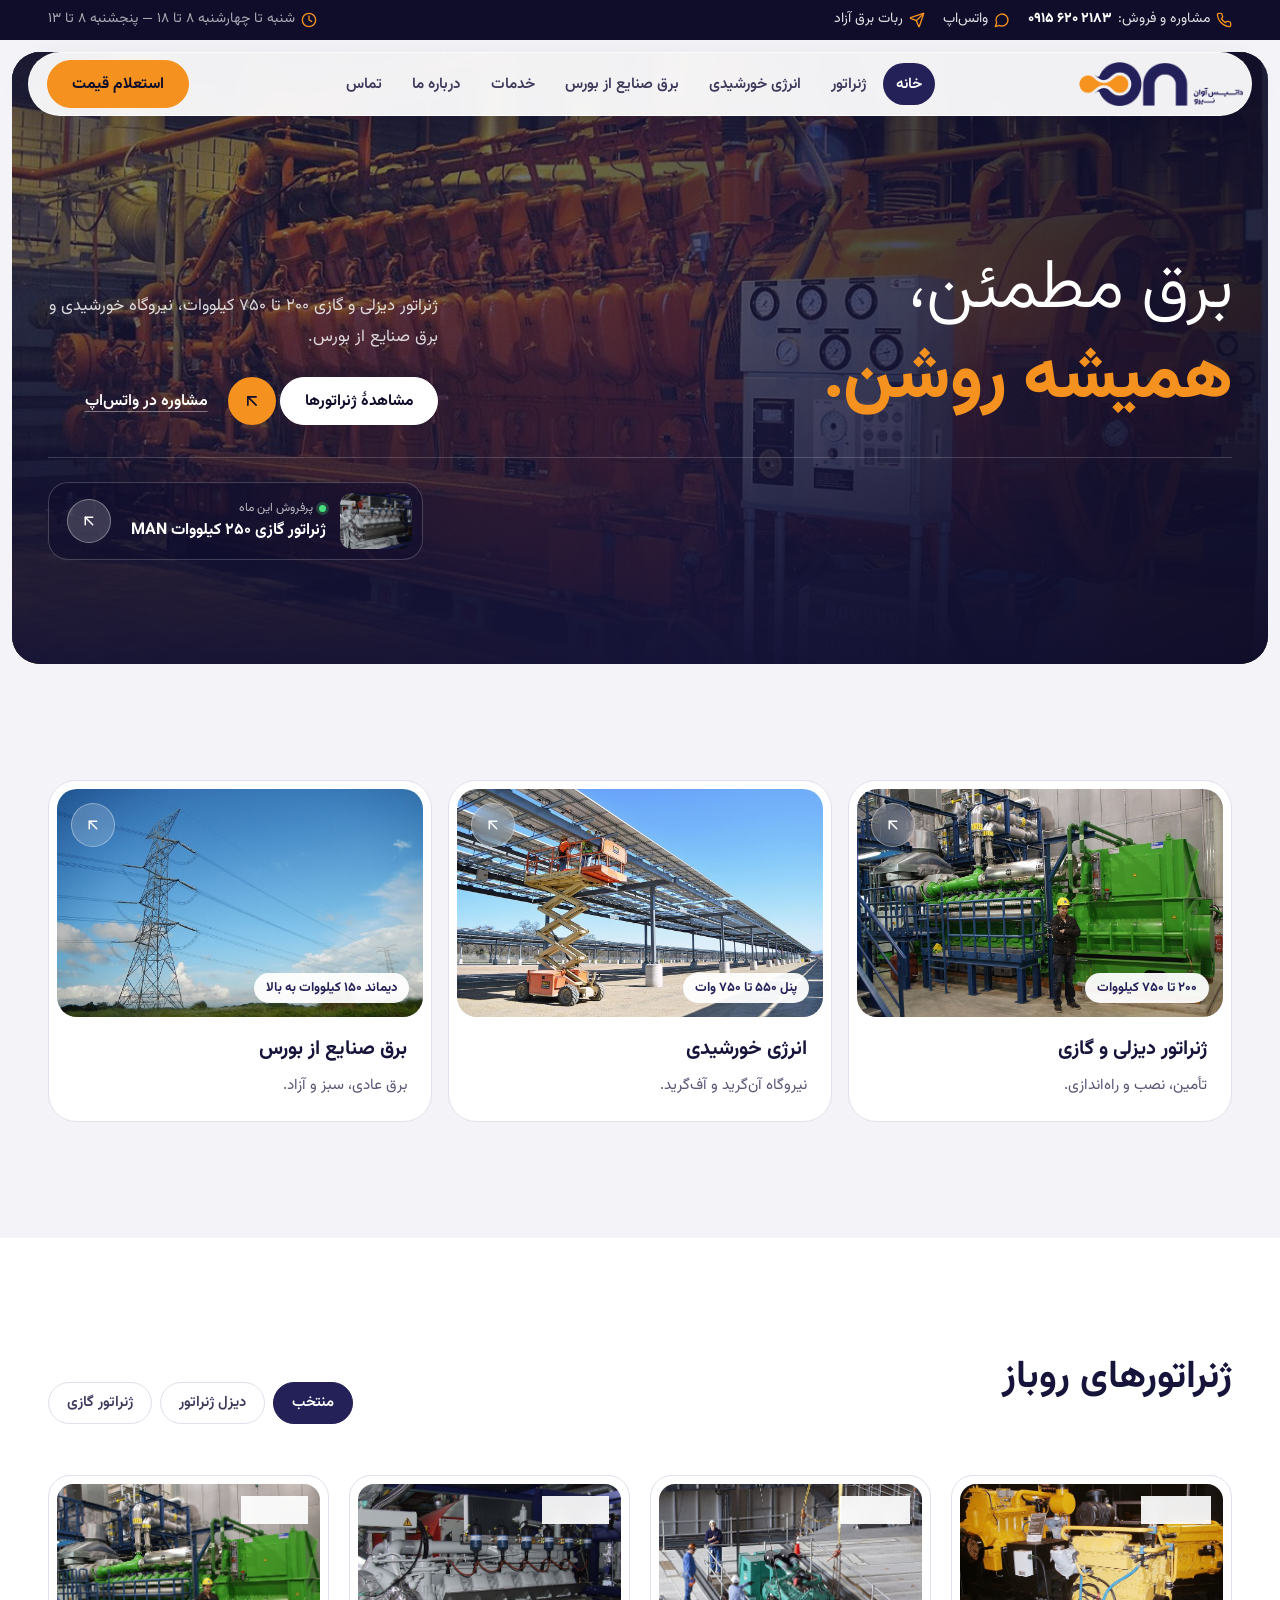
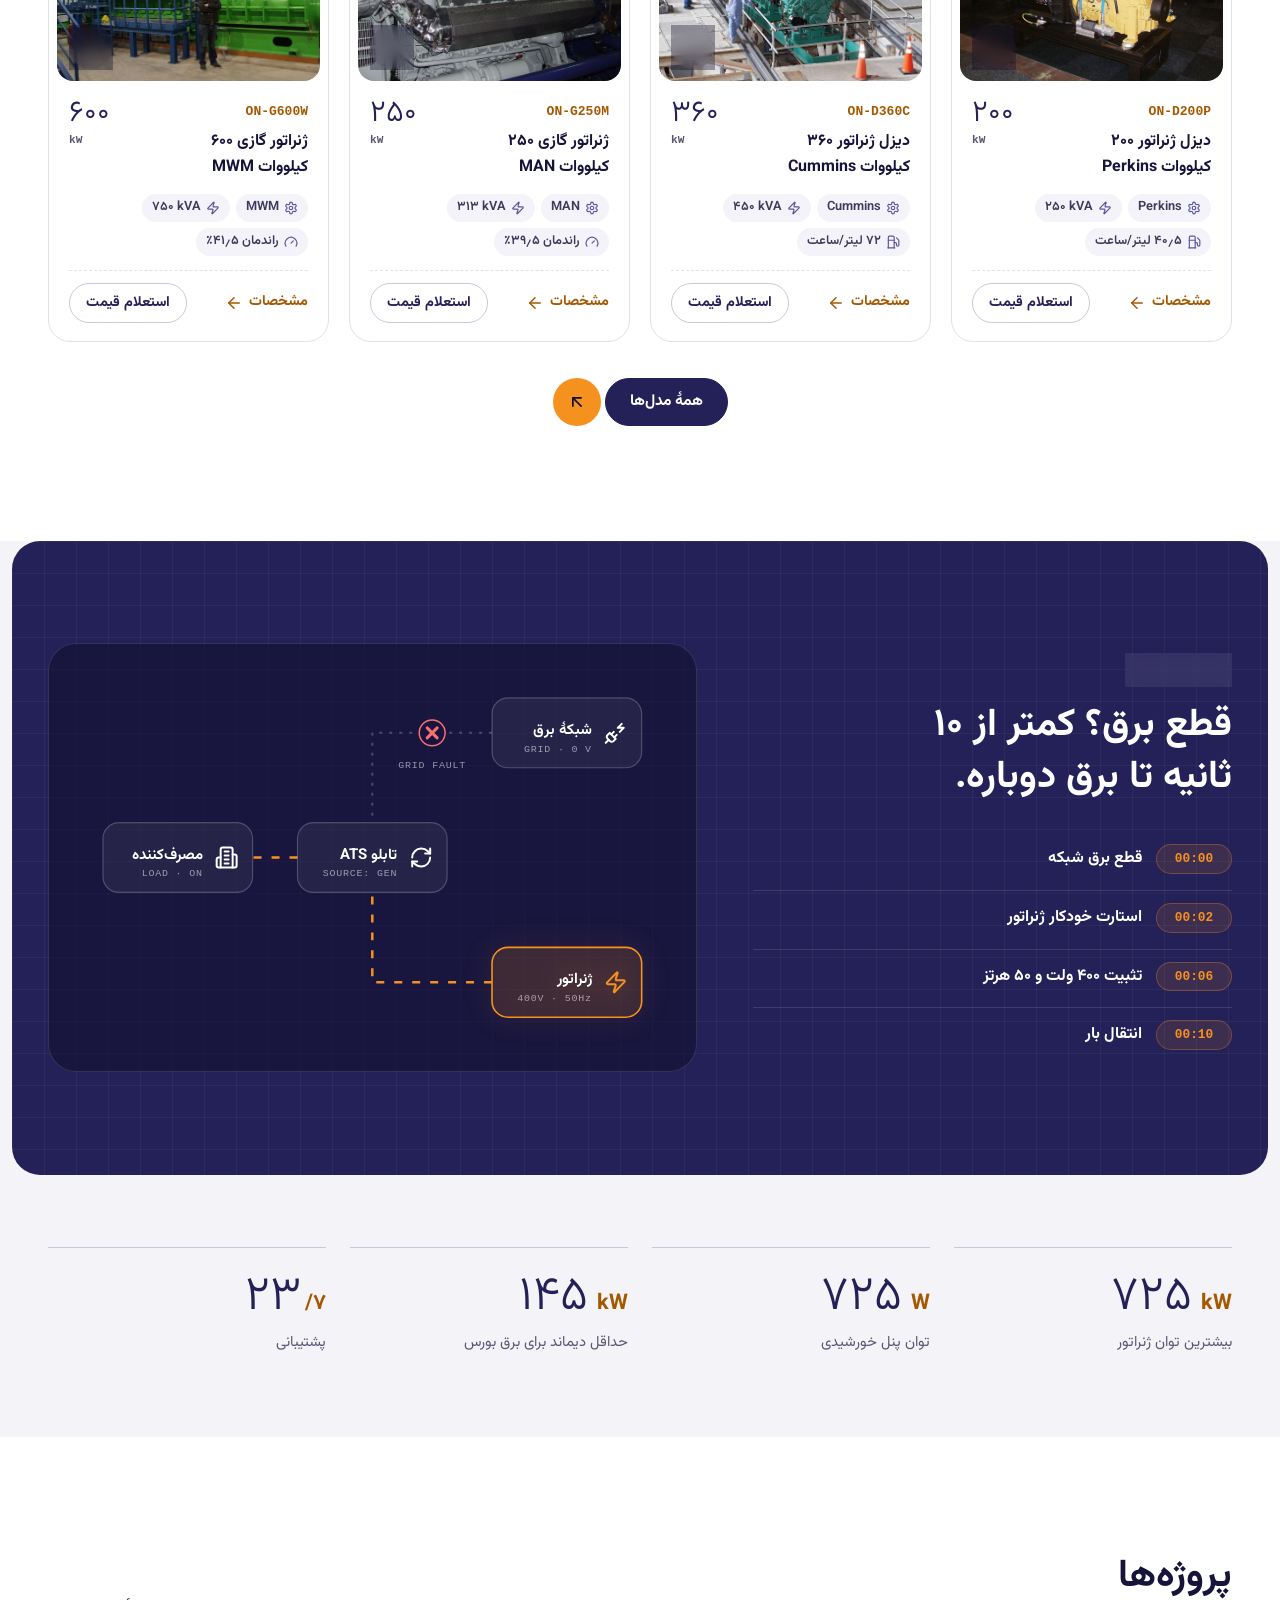
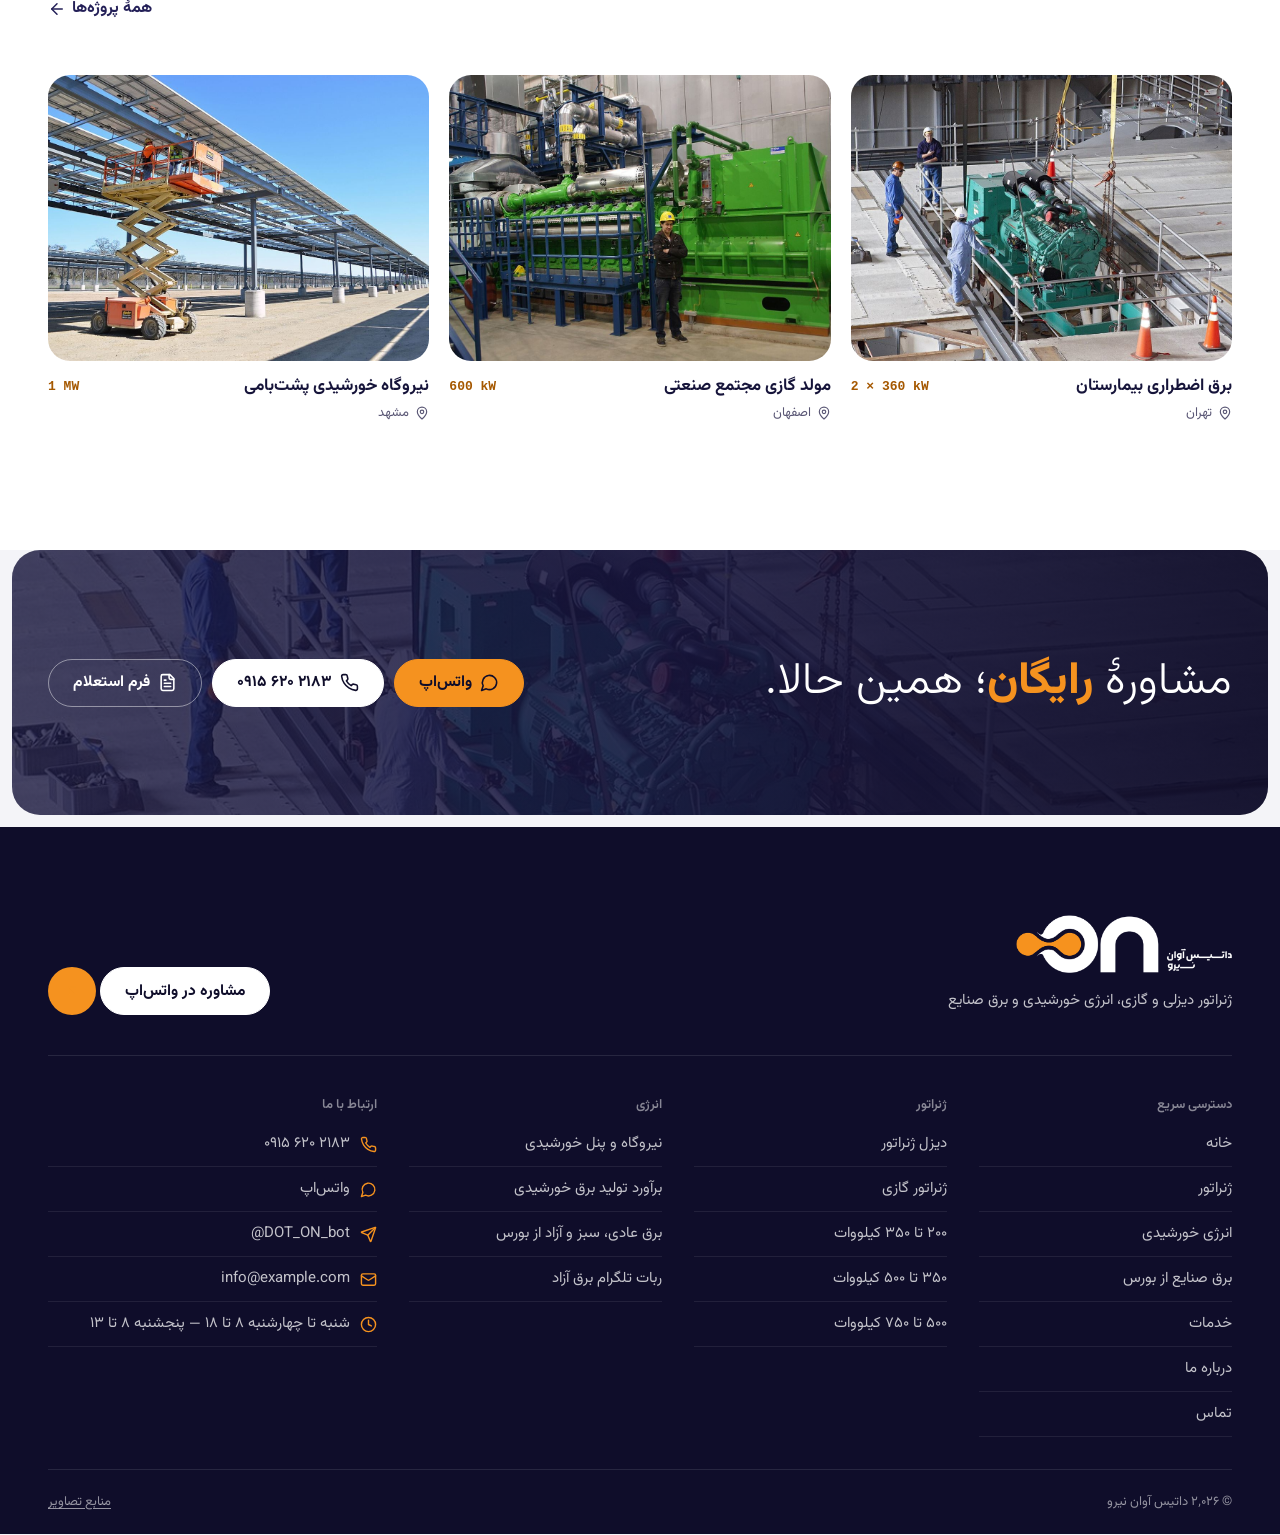
==== commit 45894f47: "Simplify design, add gas generators and new contact details - Declutter all pages: shorter copy, ima" ====
--- a/site/index.html
+++ b/site/index.html
@@ -3,8 +3,8 @@
 <head>
   <meta charset="utf-8">
   <meta name="viewport" content="width=device-width, initial-scale=1, viewport-fit=cover">
-  <title>داتیس آوان نیرو | دیزل ژنراتور، انرژی خورشیدی و برق صنایع</title>
-  <meta name="description" content="داتیس آوان نیرو؛ دیزل ژنراتور ۲۲ تا ۲۰۰۰ کیلوولت‌آمپر، پنل و نیروگاه خورشیدی، و تأمین برق عادی، سبز و آزاد از بورس انرژی برای صنایع بالای ۱۵۰ کیلووات.">
+  <title>داتیس آوان نیرو | ژنراتور دیزلی و گازی، انرژی خورشیدی و برق صنایع</title>
+  <meta name="description" content="داتیس آوان نیرو؛ تأمین و راه‌اندازی ژنراتور دیزلی و گازی ۲۰۰ تا ۷۵۰ کیلووات، پنل و نیروگاه خورشیدی، و تأمین برق عادی، سبز و آزاد از بورس برای صنایع.">
   <meta name="theme-color" content="#242058">
   <link rel="icon" type="image/png" sizes="64x64" href="assets/img/logo/icon-64.png">
   <link rel="apple-touch-icon" href="assets/img/logo/icon-180.png">
@@ -18,380 +18,116 @@
   <div id="site-header"></div>
 
   <main id="main">
-    <!-- ============ Hero ============ -->
+    <!-- Hero -->
     <section class="hero frame on-dark">
       <div class="hero__bg"><img src="assets/img/hero.jpg" alt="" width="1200" height="900" fetchpriority="high"></div>
       <div class="container hero__inner">
         <div class="hero__top">
-          <div>
-            <span class="eyebrow rise">دیزل ژنراتور • انرژی خورشیدی • برق صنایع از بورس</span>
-            <h1 class="rise">برق <b>بی‌وقفه</b>،<br>از ویلا تا نیروگاه.</h1>
-          </div>
+          <h1 class="rise">برق مطمئن،<br><b>همیشه روشن.</b></h1>
           <div class="hero__aside rise rise-2">
-            <p>دیزل ژنراتور و نیروگاه خورشیدی برای برق مطمئن، و تأمین برق عادی، سبز و آزاد از بورس انرژی برای صنایع بالای ۱۵۰ کیلووات.</p>
+            <p>ژنراتور دیزلی و گازی ۲۰۰ تا ۷۵۰ کیلووات، نیروگاه خورشیدی و برق صنایع از بورس.</p>
             <div class="hero__actions">
-              <a class="cta-pair" href="products.html"><span class="btn btn--white">مشاهدهٔ محصولات</span><span class="cta-pair__arrow"><svg class="icon" aria-hidden="true"><use href="#i-arrow-left"></use></svg></span></a>
-              <a class="text-link" href="contact.html#quote">مشاورهٔ رایگان</a>
+              <a class="cta-pair" href="products.html"><span class="btn btn--white">مشاهدهٔ ژنراتورها</span><span class="cta-pair__arrow"><svg class="icon" aria-hidden="true"><use href="#i-arrow-left"></use></svg></span></a>
+              <a class="text-link" data-site="whatsapp" href="#">مشاوره در واتس‌اپ</a>
             </div>
           </div>
         </div>
         <div class="hero__bottom rise rise-3">
-          <div class="engine-strip">
-            <small>موتورهای معتبر جهانی در سبد محصولات</small>
-            <ul id="engines"></ul>
-          </div>
+          <span></span>
           <a class="spotlight" id="spotlight" href="products.html" aria-label="پرفروش این ماه"></a>
         </div>
       </div>
     </section>
 
-    <!-- ============ Finder bar ============ -->
-    <div class="container finder-wrap">
-      <form class="finder-bar" id="finder-form" aria-label="جستجوی ژنراتور">
-        <div class="seg">
-          <label for="f-range"><svg class="icon" aria-hidden="true"><use href="#i-gauge"></use></svg>توان مورد نیاز</label>
-          <select id="f-range"><option value="">همهٔ توان‌ها</option></select>
-        </div>
-        <div class="seg">
-          <label for="f-type"><svg class="icon" aria-hidden="true"><use href="#i-layers"></use></svg>نوع اجرا</label>
-          <select id="f-type"><option value="">همهٔ انواع</option></select>
-        </div>
-        <div class="seg">
-          <label for="f-brand"><svg class="icon" aria-hidden="true"><use href="#i-settings"></use></svg>برند موتور</label>
-          <select id="f-brand"><option value="">همهٔ برندها</option></select>
-        </div>
-        <button class="btn btn--primary" type="submit"><svg class="icon" aria-hidden="true"><use href="#i-search"></use></svg>جستجو</button>
-      </form>
-      <p class="finder-note">توان لازم را نمی‌دانید؟ <a href="contact.html#quote">کارشناسان ما رایگان محاسبه می‌کنند</a></p>
-    </div>
-
-    <!-- ============ Statement ============ -->
+    <!-- Three business lines -->
     <section class="section">
       <div class="container">
-        <span class="eyebrow">یک تیم، از انتخاب تا نگهداری</span>
-        <p class="statement">ما فقط ژنراتور نمی‌فروشیم. از <mark>محاسبهٔ دقیق بار</mark> و انتخاب توان، تا <mark>نصب و تست با لودبانک</mark> و <mark>سرویس دوره‌ای</mark>، مسئولیت برق شما با یک تیم است.</p>
-        <div class="pillars">
-          <div class="pillar reveal"><span class="pillar__k">مهندسی</span><h3>انتخاب درست توان</h3><p>محاسبهٔ بار و جریان راه‌اندازی موتورها تا ژنراتور نه کم باشد و نه بی‌دلیل گران.</p></div>
-          <div class="pillar reveal"><span class="pillar__k">تأمین و نصب</span><h3>موتور اصل، نصب اصولی</h3><p>فونداسیون، اگزوز، سوخت‌رسانی و تابلو ATS طبق استاندارد، با تحویل رسمی.</p></div>
-          <div class="pillar reveal"><span class="pillar__k">پشتیبانی</span><h3>همراه در تمام عمر دستگاه</h3><p>سرویس دوره‌ای بر اساس ساعت کارکرد و تیم اعزامی برای شرایط اضطراری.</p></div>
-        </div>
-        <ul class="stats" id="stats" aria-label="آمار شرکت"></ul>
-      </div>
-    </section>
-
-    <!-- ============ Business lines ============ -->
-    <section class="section section--white">
-      <div class="container">
-        <div class="sec-head">
-          <div class="sec-head__text">
-            <span class="eyebrow">راهکارها</span>
-            <h2>سه راه برای برق مطمئن و ارزان‌تر</h2>
-            <p>برق پشتیبان هنگام قطعی، تولید برق از خورشید، یا خرید برق ارزان‌تر و سبز از بورس؛ هر سه را از یک تیم بگیرید.</p>
-          </div>
-        </div>
         <div class="solutions">
-          <article class="sol reveal">
-            <div class="sol__media"><img src="assets/img/canopy-1.jpg" alt="دیزل ژنراتور سایلنت" loading="lazy" width="1200" height="900"><span class="sol__tag">۲۲ تا ۲۰۰۰ kVA</span><span class="bubble" aria-hidden="true"><svg class="icon"><use href="#i-arrow-left"></use></svg></span></div>
-            <div class="sol__body">
-              <h3><a href="products.html">دیزل ژنراتور</a></h3>
-              <p>برق اضطراری و پشتیبان با روشن‌شدن خودکار در کمتر از ۱۰ ثانیه.</p>
-              <ul>
-                <li><svg class="icon" aria-hidden="true"><use href="#i-check"></use></svg>روباز، سایلنت، کانتینری و سیار</li>
-                <li><svg class="icon" aria-hidden="true"><use href="#i-check"></use></svg>تابلو ATS، نصب و سرویس</li>
-              </ul>
-            </div>
-          </article>
-          <article class="sol reveal">
-            <div class="sol__media"><img src="assets/img/solar-roof.jpg" alt="پنل خورشیدی روی پشت‌بام" loading="lazy" width="1200" height="900"><span class="sol__tag">پنل ۲۰۰ تا ۶۲۰ وات</span><span class="bubble" aria-hidden="true"><svg class="icon"><use href="#i-arrow-left"></use></svg></span></div>
-            <div class="sol__body">
-              <h3><a href="solar.html">انرژی خورشیدی</a></h3>
-              <p>پنل و نیروگاه خورشیدی برای کاهش قبض برق یا فروش برق به شبکه.</p>
-              <ul>
-                <li><svg class="icon" aria-hidden="true"><use href="#i-check"></use></svg>آن‌گرید، آف‌گرید و صنعتی</li>
-                <li><svg class="icon" aria-hidden="true"><use href="#i-check"></use></svg>هیبرید با دیزل ژنراتور</li>
-              </ul>
-            </div>
-          </article>
-          <article class="sol reveal">
-            <div class="sol__media"><img src="assets/img/grid-lines.jpg" alt="خطوط انتقال برق" loading="lazy" width="1200" height="900"><span class="sol__tag">دیماند ۱۵۰ kW به بالا</span><span class="bubble" aria-hidden="true"><svg class="icon"><use href="#i-arrow-left"></use></svg></span></div>
-            <div class="sol__body">
-              <h3><a href="energy.html">برق صنایع از بورس</a></h3>
-              <p>خرید برق عادی، سبز و آزاد از بورس انرژی، بدون تغییر کنتور.</p>
-              <ul>
-                <li><svg class="icon" aria-hidden="true"><use href="#i-check"></use></svg>بررسی رایگان قبض و برآورد هزینه</li>
-                <li><svg class="icon" aria-hidden="true"><use href="#i-check"></use></svg>گواهی برق سبز برای صنایع</li>
-              </ul>
-            </div>
-          </article>
+          <a class="sol sol--link reveal" href="products.html">
+            <div class="sol__media"><img src="assets/img/gas-1.jpg" alt="ژنراتور گازی" loading="lazy" width="1200" height="799"><span class="sol__tag">۲۰۰ تا ۷۵۰ کیلووات</span><span class="bubble" aria-hidden="true"><svg class="icon"><use href="#i-arrow-left"></use></svg></span></div>
+            <div class="sol__body"><h3>ژنراتور دیزلی و گازی</h3><p>تأمین، نصب و راه‌اندازی.</p></div>
+          </a>
+          <a class="sol sol--link reveal" href="solar.html">
+            <div class="sol__media"><img src="assets/img/solar-industrial.jpg" alt="نیروگاه خورشیدی صنعتی" loading="lazy" width="1200" height="793"><span class="sol__tag">پنل ۵۵۰ تا ۷۵۰ وات</span><span class="bubble" aria-hidden="true"><svg class="icon"><use href="#i-arrow-left"></use></svg></span></div>
+            <div class="sol__body"><h3>انرژی خورشیدی</h3><p>نیروگاه آن‌گرید و آف‌گرید.</p></div>
+          </a>
+          <a class="sol sol--link reveal" href="energy.html">
+            <div class="sol__media"><img src="assets/img/grid-lines.jpg" alt="خطوط انتقال برق" loading="lazy" width="1200" height="900"><span class="sol__tag">دیماند ۱۵۰ کیلووات به بالا</span><span class="bubble" aria-hidden="true"><svg class="icon"><use href="#i-arrow-left"></use></svg></span></div>
+            <div class="sol__body"><h3>برق صنایع از بورس</h3><p>برق عادی، سبز و آزاد.</p></div>
+          </a>
         </div>
       </div>
     </section>
 
-    <!-- ============ Power scale ============ -->
-    <section class="section">
-      <div class="container">
-        <div class="sec-head">
-          <div class="sec-head__text">
-            <span class="eyebrow">انتخاب بر اساس توان</span>
-            <h2>از <span data-kva-range>۲۲ تا ۲۰۰۰</span> کیلوولت‌آمپر</h2>
-            <p>هر نقطه یک مدل است. روی نقطه بروید تا مدل را ببینید، یا یک بازه را انتخاب کنید.</p>
-          </div>
-          <a class="link-arrow" href="products.html">همهٔ محصولات<svg class="icon" aria-hidden="true"><use href="#i-arrow-left"></use></svg></a>
-        </div>
-        <div class="scale"><div class="scale__grid" id="scale"></div></div>
-      </div>
-    </section>
-
-    <!-- ============ Types bento ============ -->
+    <!-- Generators -->
     <section class="section section--white">
       <div class="container">
         <div class="sec-head">
-          <div class="sec-head__text">
-            <span class="eyebrow">انواع اجرا</span>
-            <h2>برای هر محل نصب، یک راهکار</h2>
-            <p>بسته به محل نصب، محدودیت صدا و نیاز به جابه‌جایی، نوع مناسب را انتخاب کنید.</p>
-          </div>
+          <div class="sec-head__text"><h2>ژنراتورهای روباز</h2></div>
+          <div class="pills" id="featured-tabs" role="group" aria-label="نوع سوخت"></div>
         </div>
-        <div class="bento" id="types"></div>
-      </div>
-    </section>
-
-    <!-- ============ Featured ============ -->
-    <section class="section">
-      <div class="container">
-        <div class="sec-head">
-          <div class="sec-head__text">
-            <span class="eyebrow">محصولات</span>
-            <h2>پرفروش‌ترین دیزل ژنراتورها</h2>
-          </div>
-          <div class="pills" id="featured-tabs" role="group" aria-label="فیلتر نوع"></div>
-        </div>
-        <div class="grid-products" id="featured" aria-live="polite"></div>
+        <div class="grid-products grid-products--4" id="featured" aria-live="polite"></div>
         <div style="text-align:center; margin-top: 36px;">
-          <a class="cta-pair" href="products.html"><span class="btn">مشاهدهٔ همهٔ مدل‌ها</span><span class="cta-pair__arrow"><svg class="icon" aria-hidden="true"><use href="#i-arrow-left"></use></svg></span></a>
+          <a class="cta-pair" href="products.html"><span class="btn">همهٔ مدل‌ها</span><span class="cta-pair__arrow"><svg class="icon" aria-hidden="true"><use href="#i-arrow-left"></use></svg></span></a>
         </div>
       </div>
     </section>
 
-    <!-- ============ ATS flow ============ -->
+    <!-- ATS flow -->
     <section class="flow frame blueprint on-dark" aria-labelledby="flow-title">
       <div class="container">
         <div>
-          <span class="eyebrow">تابلو ATS و برق اضطراری</span>
-          <h2 id="flow-title">وقتی برق شبکه می‌رود، کمتر از ۱۰ ثانیه تا برق دوباره</h2>
-          <p class="lead">تابلو انتقال خودکار (ATS) قطع شبکه را تشخیص می‌دهد، ژنراتور را روشن می‌کند و بار را بدون دخالت اپراتور منتقل می‌کند.</p>
+          <span class="eyebrow">تابلو ATS</span>
+          <h2 id="flow-title">قطع برق؟ کمتر از ۱۰ ثانیه تا برق دوباره.</h2>
           <ol class="timeline">
-            <li><time>00:00</time><div><b>قطع برق شبکه</b><span>ATS افت ولتاژ یا قطع یک فاز را تشخیص می‌دهد.</span></div></li>
-            <li><time>00:02</time><div><b>فرمان استارت</b><span>ژنراتور به‌طور خودکار روشن می‌شود.</span></div></li>
-            <li><time>00:06</time><div><b>تثبیت ولتاژ و فرکانس</b><span>خروجی روی ۴۰۰ ولت و ۵۰ هرتز پایدار می‌شود.</span></div></li>
-            <li><time>00:10</time><div><b>انتقال بار</b><span>بیمارستان، آسانسور، سرور و پمپ‌ها دوباره برق دارند.</span></div></li>
+            <li><time>00:00</time><div><b>قطع برق شبکه</b></div></li>
+            <li><time>00:02</time><div><b>استارت خودکار ژنراتور</b></div></li>
+            <li><time>00:06</time><div><b>تثبیت ۴۰۰ ولت و ۵۰ هرتز</b></div></li>
+            <li><time>00:10</time><div><b>انتقال بار</b></div></li>
           </ol>
         </div>
         <figure class="diagram" style="margin:0;">
           <svg viewBox="0 0 600 380" role="img" aria-labelledby="dg-t">
-            <title id="dg-t">نمودار عملکرد تابلو ATS: برق شبکه قطع است، ژنراتور روشن است و بار از طریق ATS به ژنراتور منتقل شده است.</title>
-            <!-- wires -->
+            <title id="dg-t">نمودار تابلو ATS: برق شبکه قطع است، ژنراتور روشن است و بار از طریق ATS به ژنراتور منتقل شده است.</title>
             <path class="d-wire d-wire--dead" d="M420 65 H300 V155"/>
             <path class="d-wire d-wire--live" d="M420 315 H300 V225"/>
             <path class="d-wire d-wire--live" d="M225 190 H180"/>
-            <!-- outage mark -->
-            <g transform="translate(360 65)">
-              <circle class="d-cut-bg" r="13"/>
-              <path class="d-cut" d="M-5 -5 L5 5 M5 -5 L-5 5"/>
-            </g>
+            <g transform="translate(360 65)"><circle class="d-cut-bg" r="13"/><path class="d-cut" d="M-5 -5 L5 5 M5 -5 L-5 5"/></g>
             <text class="d-sub" x="360" y="100" text-anchor="middle" direction="ltr">GRID FAULT</text>
-            <!-- grid node -->
-            <g class="d-node" transform="translate(420 30)">
-              <rect width="150" height="70" rx="16"/>
-              <use href="#i-plug-zap" x="112" y="23" width="24" height="24" class="d-ic"/>
-              <text class="d-title" x="100" y="36" direction="rtl" text-anchor="start">شبکهٔ برق</text>
-              <text class="d-sub" x="100" y="54" text-anchor="end" direction="ltr">GRID · 0 V</text>
-            </g>
-            <!-- ATS node -->
-            <g class="d-node" transform="translate(225 155)">
-              <rect width="150" height="70" rx="16"/>
-              <use href="#i-refresh-cw" x="112" y="23" width="24" height="24" class="d-ic"/>
-              <text class="d-title" x="100" y="36" direction="rtl" text-anchor="start">تابلو ATS</text>
-              <text class="d-sub" x="100" y="54" text-anchor="end" direction="ltr">SOURCE: GEN</text>
-            </g>
-            <!-- generator node -->
-            <g class="d-node d-node--gen" transform="translate(420 280)">
-              <rect width="150" height="70" rx="16"/>
-              <use href="#i-zap" x="112" y="23" width="24" height="24" class="d-ic"/>
-              <text class="d-title" x="100" y="36" direction="rtl" text-anchor="start">ژنراتور</text>
-              <text class="d-sub" x="100" y="54" text-anchor="end" direction="ltr">400V · 50Hz</text>
-            </g>
-            <!-- load node -->
-            <g class="d-node" transform="translate(30 155)">
-              <rect width="150" height="70" rx="16"/>
-              <use href="#i-building-2" x="112" y="23" width="24" height="24" class="d-ic"/>
-              <text class="d-title" x="100" y="36" direction="rtl" text-anchor="start">مصرف‌کننده</text>
-              <text class="d-sub" x="100" y="54" text-anchor="end" direction="ltr">LOAD · ON</text>
-            </g>
+            <g class="d-node" transform="translate(420 30)"><rect width="150" height="70" rx="16"/><use href="#i-plug-zap" x="112" y="23" width="24" height="24" class="d-ic"/><text class="d-title" x="100" y="36" direction="rtl" text-anchor="start">شبکهٔ برق</text><text class="d-sub" x="100" y="54" text-anchor="end" direction="ltr">GRID · 0 V</text></g>
+            <g class="d-node" transform="translate(225 155)"><rect width="150" height="70" rx="16"/><use href="#i-refresh-cw" x="112" y="23" width="24" height="24" class="d-ic"/><text class="d-title" x="100" y="36" direction="rtl" text-anchor="start">تابلو ATS</text><text class="d-sub" x="100" y="54" text-anchor="end" direction="ltr">SOURCE: GEN</text></g>
+            <g class="d-node d-node--gen" transform="translate(420 280)"><rect width="150" height="70" rx="16"/><use href="#i-zap" x="112" y="23" width="24" height="24" class="d-ic"/><text class="d-title" x="100" y="36" direction="rtl" text-anchor="start">ژنراتور</text><text class="d-sub" x="100" y="54" text-anchor="end" direction="ltr">400V · 50Hz</text></g>
+            <g class="d-node" transform="translate(30 155)"><rect width="150" height="70" rx="16"/><use href="#i-building-2" x="112" y="23" width="24" height="24" class="d-ic"/><text class="d-title" x="100" y="36" direction="rtl" text-anchor="start">مصرف‌کننده</text><text class="d-sub" x="100" y="54" text-anchor="end" direction="ltr">LOAD · ON</text></g>
           </svg>
-          <figcaption class="diagram__readout"><span>زمان انتقال بار: <b>کمتر از ۱۰ ثانیه</b></span><span>منبع فعلی: <b>ژنراتور</b></span></figcaption>
         </figure>
-        <ul class="industry-chips" style="grid-column: 1 / -1;" aria-label="کاربردها">
-          <li><svg class="icon" aria-hidden="true"><use href="#i-hospital"></use></svg>بیمارستان و درمانگاه</li>
-          <li><svg class="icon" aria-hidden="true"><use href="#i-server"></use></svg>دیتاسنتر و مخابرات</li>
-          <li><svg class="icon" aria-hidden="true"><use href="#i-factory"></use></svg>کارخانه و صنعت</li>
-          <li><svg class="icon" aria-hidden="true"><use href="#i-building-2"></use></svg>برج و مجتمع تجاری</li>
-          <li><svg class="icon" aria-hidden="true"><use href="#i-hard-hat"></use></svg>پروژه‌های عمرانی</li>
-          <li><svg class="icon" aria-hidden="true"><use href="#i-warehouse"></use></svg>کشاورزی و سردخانه</li>
-        </ul>
       </div>
     </section>
 
-    <!-- ============ Process ============ -->
-    <section class="section">
-      <div class="container">
-        <div class="sec-head">
-          <div class="sec-head__text">
-            <span class="eyebrow">مراحل همکاری</span>
-            <h2>در چهار قدم، از تماس تا راه‌اندازی</h2>
-          </div>
-          <a class="link-arrow" href="services.html">جزئیات خدمات<svg class="icon" aria-hidden="true"><use href="#i-arrow-left"></use></svg></a>
-        </div>
-        <ol class="process">
-          <li class="pstep reveal">
-            <span class="pstep__n">۱</span>
-            <h3>مشاوره و محاسبهٔ بار</h3>
-            <p>فهرست تجهیزات شما را بررسی و توان لازم را محاسبه می‌کنیم.</p>
-            <div class="mini" aria-hidden="true">
-              <div class="mini__row"><span>آسانسور</span><b class="ltr">15 kW</b></div>
-              <div class="mini__row"><span>پمپ آب</span><b class="ltr">7.5 kW</b></div>
-              <div class="mini__row"><span>روشنایی و پریزها</span><b class="ltr">6 kW</b></div>
-              <div class="mini__row mini__sum"><span>پیشنهاد</span><b class="ltr">ON-66P · 66 kVA</b></div>
-            </div>
-          </li>
-          <li class="pstep reveal">
-            <span class="pstep__n">۲</span>
-            <h3>پیشنهاد فنی و قیمت</h3>
-            <p>مدل، تجهیزات جانبی و زمان تحویل را شفاف اعلام می‌کنیم.</p>
-            <div class="mini" aria-hidden="true">
-              <div class="mini__title"><span>پیش‌فاکتور</span><span class="mono ltr" style="color:var(--muted)">#Q-0128</span></div>
-              <div class="mini__row"><span>ژنراتور ON-66P</span><span class="mini__ok"><svg class="icon"><use href="#i-check"></use></svg></span></div>
-              <div class="mini__row"><span>تابلو ATS</span><span class="mini__ok"><svg class="icon"><use href="#i-check"></use></svg></span></div>
-              <div class="mini__row"><span>حمل و نصب</span><span class="mini__ok"><svg class="icon"><use href="#i-check"></use></svg></span></div>
-            </div>
-          </li>
-          <li class="pstep reveal">
-            <span class="pstep__n">۳</span>
-            <h3>نصب و تست بار</h3>
-            <p>نصب در محل و تست با لودبانک پیش از تحویل.</p>
-            <div class="mini" aria-hidden="true">
-              <div class="mini__row"><span>تست لودبانک</span><b class="ltr">100%</b></div>
-              <div class="mini__bar"><i style="width:100%"></i></div>
-              <div class="mini__row"><span>ولتاژ خروجی</span><b class="ltr">400 V</b></div>
-              <div class="mini__row"><span>فرکانس</span><b class="ltr">50.0 Hz</b></div>
-            </div>
-          </li>
-          <li class="pstep reveal">
-            <span class="pstep__n">۴</span>
-            <h3>تحویل و پشتیبانی</h3>
-            <p>تحویل با صورت‌جلسه، آموزش اپراتور و سرویس دوره‌ای.</p>
-            <div class="mini" aria-hidden="true">
-              <div class="mini__big"><span class="icon-ring"><svg class="icon"><use href="#i-circle-check"></use></svg></span><div><b>راه‌اندازی شد</b><br><span style="color:var(--muted)">صورت‌جلسهٔ تحویل امضا شد</span></div></div>
-              <div class="mini__row mini__sum"><span>سرویس بعدی</span><b>۲۵۰ ساعت</b></div>
-            </div>
-          </li>
-        </ol>
-      </div>
+    <!-- Stats -->
+    <section class="section section--tight">
+      <div class="container"><ul class="stats" id="stats" aria-label="در یک نگاه" style="margin-top:0;"></ul></div>
     </section>
 
-    <!-- ============ Why us ============ -->
+    <!-- Projects -->
     <section class="section section--white">
       <div class="container">
         <div class="sec-head">
-          <div class="sec-head__text">
-            <span class="eyebrow">چرا ما</span>
-            <h2>چرا کارفرمایان ما را انتخاب می‌کنند</h2>
-          </div>
-        </div>
-        <div class="why">
-          <div class="why__media">
-            <img src="assets/img/warehouse.jpg" alt="انبار دیزل ژنراتورهای آمادهٔ تحویل" loading="lazy" width="1200" height="900">
-            <div class="monitor" aria-label="نمونهٔ پایش از راه دور">
-              <div class="monitor__head"><b>وضعیت ژنراتور</b><span class="mono">ON-500D</span></div>
-              <svg viewBox="0 0 200 110" aria-hidden="true">
-                <path d="M20 100 A80 80 0 0 1 180 100" fill="none" stroke="#e8e7f3" stroke-width="14" stroke-linecap="round"/>
-                <path d="M20 100 A80 80 0 0 1 180 100" fill="none" stroke="#f5921f" stroke-width="14" stroke-linecap="round" pathLength="100" stroke-dasharray="72 100"/>
-                <text x="100" y="86" text-anchor="middle" font-size="28" font-weight="300" fill="#16143a" font-family="Vazirmatn, sans-serif">۷۲٪</text>
-                <text x="100" y="104" text-anchor="middle" font-size="11" fill="#5a5775" font-family="Vazirmatn, sans-serif">بار فعلی</text>
-              </svg>
-              <div class="monitor__rows">
-                <div><span>سوخت</span><b>۶۴٪</b></div>
-                <div><span>ساعت کارکرد</span><b>۱٬۲۴۰</b></div>
-                <div><span>وضعیت</span><span class="live">در حال کار</span></div>
-              </div>
-            </div>
-          </div>
-          <div class="acc" id="why-acc"></div>
-        </div>
-      </div>
-    </section>
-
-    <!-- ============ Projects ============ -->
-    <section class="section">
-      <div class="container">
-        <div class="sec-head">
-          <div class="sec-head__text">
-            <span class="eyebrow">پروژه‌ها</span>
-            <h2>نمونه‌ای از پروژه‌های اجراشده</h2>
-          </div>
+          <div class="sec-head__text"><h2>پروژه‌ها</h2></div>
           <a class="link-arrow" href="about.html#projects-sec">همهٔ پروژه‌ها<svg class="icon" aria-hidden="true"><use href="#i-arrow-left"></use></svg></a>
         </div>
         <div class="projects" id="projects"></div>
       </div>
     </section>
 
-    <!-- ============ FAQ ============ -->
-    <section class="section section--white">
-      <div class="container faq-grid">
-        <div>
-          <span class="eyebrow">سؤالات متداول</span>
-          <h2>پیش از خرید بدانید</h2>
-          <p class="text-muted">پاسخ رایج‌ترین سؤال‌های کارفرمایان دربارهٔ انتخاب، نصب و نگهداری ژنراتور.</p>
-          <div class="help-card">
-            <b>سؤال دیگری دارید؟</b>
-            <p>کارشناسان فنی ما در ساعات کاری پاسخگو هستند.</p>
-            <a class="phone ltr" data-site="phone" href="#"></a>
-          </div>
-        </div>
-        <div class="faq" id="faq"></div>
-      </div>
-    </section>
-
-    <!-- ============ CTA / quote ============ -->
+    <!-- Contact band -->
     <section class="cta frame on-dark" id="quote">
-      <div class="cta__bg"><img src="assets/img/install-crane.jpg" alt="" loading="lazy" width="1200" height="797"></div>
-      <div class="container">
-        <div>
-          <span class="eyebrow">استعلام قیمت</span>
-          <h2>قیمت و زمان تحویل را <b>از کارشناس</b> بپرسید.</h2>
-          <p class="lead">فرم را پر کنید یا تماس بگیرید. پیشنهاد فنی و قیمت، متناسب با نیاز شما آماده می‌شود.</p>
-          <div class="contacts">
-            <a href="tel:" data-tel="phone"><span class="icon-box"><svg class="icon" aria-hidden="true"><use href="#i-phone"></use></svg></span><span><small>تلفن دفتر</small><b class="ltr" data-site="phone"></b></span></a>
-            <a href="tel:" data-tel="mobile"><span class="icon-box"><svg class="icon" aria-hidden="true"><use href="#i-message-circle"></use></svg></span><span><small>همراه / واتس‌اپ</small><b class="ltr" data-site="mobile"></b></span></a>
-            <div><span class="icon-box"><svg class="icon" aria-hidden="true"><use href="#i-clock"></use></svg></span><span><small>ساعات کاری</small><b data-site="hours" style="font-size: 1rem;"></b></span></div>
-          </div>
-        </div>
-        <div class="form-card">
-          <h3>فرم استعلام قیمت</h3>
-          <form data-quote novalidate>
-            <div class="form-grid">
-              <div class="field"><label for="h-name">نام و نام خانوادگی<span class="req" aria-hidden="true">*</span></label><input id="h-name" name="name" autocomplete="name" required aria-describedby="h-name-err"><span class="error" id="h-name-err" role="alert"></span></div>
-              <div class="field"><label for="h-phone">شمارهٔ تماس<span class="req" aria-hidden="true">*</span></label><input id="h-phone" name="phone" type="tel" inputmode="tel" autocomplete="tel" dir="ltr" required aria-describedby="h-phone-err"><span class="error" id="h-phone-err" role="alert"></span></div>
-              <div class="field"><label for="h-power">توان مورد نیاز (kVA)</label><input id="h-power" name="power" inputmode="numeric" placeholder="مثلاً ۱۱۰"><span class="hint">اگر نمی‌دانید خالی بگذارید.</span></div>
-              <div class="field"><label for="h-model">مدل مورد نظر</label><select id="h-model" name="model"><option value="">هنوز انتخاب نکرده‌ام</option></select></div>
-              <div class="field full"><label for="h-msg">توضیحات</label><textarea id="h-msg" name="message" placeholder="محل نصب، کاربری، نیاز به ATS یا نصب و…"></textarea></div>
-            </div>
-            <div class="form-foot">
-              <small>با شما ظرف یک روز کاری تماس می‌گیریم.</small>
-              <button class="btn btn--primary" type="submit"><svg class="icon" aria-hidden="true"><use href="#i-send"></use></svg>ارسال درخواست</button>
-            </div>
-            <div class="form-status" role="status" aria-live="polite"></div>
-          </form>
+      <div class="cta__bg"><img src="assets/img/install-open.jpg" alt="" loading="lazy" width="1200" height="800"></div>
+      <div class="container contact-band">
+        <h2>مشاورهٔ <b>رایگان</b>؛ همین حالا.</h2>
+        <div class="actions">
+          <a class="btn btn--primary" data-site="whatsapp" href="#"><svg class="icon" aria-hidden="true"><use href="#i-message-circle"></use></svg>واتس‌اپ</a>
+          <a class="btn btn--white" href="tel:+989156202183"><svg class="icon" aria-hidden="true"><use href="#i-phone"></use></svg><span data-site="phone"></span></a>
+          <a class="btn btn--light" href="contact.html#quote"><svg class="icon" aria-hidden="true"><use href="#i-file-text"></use></svg>فرم استعلام</a>
         </div>
       </div>
     </section>
--- a/site/assets/css/style.css
+++ b/site/assets/css/style.css
@@ -260,7 +260,7 @@
 .hero::before {
   content: ""; position: absolute; inset: 0; z-index: -1;
   background:
-    linear-gradient(270deg, rgba(15,13,42,.92) 0%, rgba(23,21,61,.72) 42%, rgba(23,21,61,.25) 75%, rgba(23,21,61,.15) 100%),
+    linear-gradient(270deg, rgba(15,13,42,.9) 0%, rgba(23,21,61,.7) 45%, rgba(23,21,61,.55) 75%, rgba(23,21,61,.6) 100%),
     linear-gradient(0deg, rgba(15,13,42,.95) 0%, rgba(15,13,42,.35) 34%, transparent 60%);
 }
 .hero__inner { display: grid; gap: 32px; padding-top: calc(var(--header-space) + clamp(48px, 9vw, 120px)); padding-bottom: 104px; }
@@ -871,6 +871,100 @@
 .elig__result a { font-weight: 700; text-decoration: underline; text-underline-offset: 3px; }
 .timeline--light li + li { border-color: rgba(255,255,255,.12); }
 
+/* ---------- Top bar (phone on every page) ---------- */
+.topbar { background: var(--navy-950); color: rgba(255,255,255,.88); font-size: .875rem; position: relative; z-index: 41; }
+.topbar__in { max-width: var(--container); margin-inline: auto; padding-inline: var(--gutter); min-height: 40px; display: flex; align-items: center; justify-content: space-between; gap: 16px; }
+.topbar__group { display: flex; align-items: center; gap: 6px 18px; flex-wrap: wrap; }
+.topbar a, .topbar__hours { display: inline-flex; align-items: center; gap: 6px; min-height: 40px; }
+.topbar a:hover { color: #fff; }
+.topbar a .ltr { font-weight: 800; color: #fff; }
+.topbar .icon { width: 16px; height: 16px; color: var(--orange); }
+.topbar__hours { color: rgba(255,255,255,.65); display: none; }
+@media (min-width: 1024px) { .topbar__hours { display: inline-flex; } }
+@media (max-width: 520px) {
+  .hide-sm { display: none; }
+  .topbar__group { gap: 4px 14px; }
+  .topbar a span:not(.ltr) { display: none; }
+  .topbar a:first-child span.ltr { display: inline; }
+}
+
+/* ---------- Back to top ---------- */
+.to-top {
+  position: fixed; inset-inline-end: 20px; bottom: 20px; z-index: 35;
+  width: 52px; height: 52px; border-radius: 50%; border: 0; display: grid; place-items: center;
+  background: var(--navy); color: #fff; box-shadow: var(--shadow-lg);
+  opacity: 0; transform: translateY(16px) scale(.9); pointer-events: none;
+  transition: opacity 250ms, transform 300ms var(--ease-out), background-color var(--dur);
+}
+.to-top .icon { width: 22px; height: 22px; }
+.to-top:hover { background: var(--orange); color: var(--navy-950); }
+.to-top.is-visible { opacity: 1; transform: none; pointer-events: auto; }
+@media (max-width: 1239px) { .to-top { bottom: calc(84px + env(safe-area-inset-bottom, 0px)); width: 46px; height: 46px; } }
+
+/* ---------- 4-up product grid (home) ---------- */
+.grid-products--4 { grid-template-columns: repeat(auto-fill, minmax(min(100%, 260px), 1fr)); }
+.pcard__type { display: inline-flex; align-items: center; gap: 5px; }
+.pcard__type .icon { width: 14px; height: 14px; color: var(--orange-text); }
+
+/* ---------- Services rail (Apple "Get to know" style) ---------- */
+.rail-head { display: flex; align-items: end; justify-content: space-between; gap: 16px; flex-wrap: wrap; margin-bottom: 28px; }
+.rail-head h2 { margin: 0; font-size: clamp(1.8rem, 4vw, 3rem); }
+.rail {
+  display: flex; gap: 20px; overflow-x: auto; scroll-snap-type: x mandatory; scrollbar-width: none;
+  padding-inline: max(var(--gutter), calc((100vw - var(--container)) / 2 + var(--gutter)));
+  scroll-padding-inline: max(var(--gutter), calc((100vw - var(--container)) / 2 + var(--gutter)));
+  padding-block: 4px 12px;
+}
+.rail::-webkit-scrollbar { display: none; }
+.xcard {
+  position: relative; flex: 0 0 clamp(260px, 28vw, 360px); aspect-ratio: 3 / 5; max-height: 620px;
+  border-radius: var(--r-xl); overflow: hidden; scroll-snap-align: start; background: var(--navy-900); isolation: isolate;
+}
+.xcard img { position: absolute; inset: 0; width: 100%; height: 100%; object-fit: cover; z-index: -2; transition: transform 700ms var(--ease-out); }
+.xcard:hover img { transform: scale(1.04); }
+.xcard::before { content: ""; position: absolute; inset: 0; z-index: -1; background: linear-gradient(180deg, rgba(15,13,42,.82) 0%, rgba(15,13,42,.35) 38%, transparent 60%); }
+.xcard__text { padding: 26px 24px; color: #fff; }
+.xcard__kicker { display: block; font-size: .875rem; font-weight: 700; color: var(--orange); margin-bottom: 6px; }
+.xcard__title { color: #fff; font-size: clamp(1.35rem, 2.2vw, 1.7rem); font-weight: 800; line-height: 1.45; margin: 0; }
+.xcard__more {
+  position: absolute; bottom: 20px; inset-inline-end: 20px; width: 44px; height: 44px; border-radius: 50%; border: 0;
+  display: grid; place-items: center; background: rgba(255,255,255,.92); color: var(--navy-950); box-shadow: var(--shadow);
+  transition: transform 250ms var(--ease-out), background-color var(--dur);
+}
+.xcard__more:hover { transform: scale(1.08); background: var(--orange); }
+.xcard__more .icon { width: 22px; height: 22px; stroke-width: 2.5; }
+.rail-nav { display: flex; gap: 10px; }
+.rail-btn { width: 44px; height: 44px; border-radius: 50%; border: 0; background: var(--navy-100); color: var(--navy); display: grid; place-items: center; transition: background-color var(--dur); }
+.rail-btn:hover { background: var(--navy-200); }
+.rail-btn .icon { width: 22px; height: 22px; }
+
+.svc-modal { border: 0; padding: 0; border-radius: var(--r-xl); width: min(640px, calc(100vw - 32px)); max-height: calc(100vh - 48px); overflow: auto; background: #fff; color: var(--ink); box-shadow: var(--shadow-lg); }
+.svc-modal::backdrop { background: rgba(15,13,42,.6); backdrop-filter: blur(4px); }
+.svc-modal img { width: 100%; aspect-ratio: 16 / 9; object-fit: cover; }
+.svc-modal__body { padding: 24px 28px 28px; display: grid; gap: 10px; }
+.svc-modal__body h3 { font-size: 1.6rem; margin: 0; }
+.svc-modal__body p { color: var(--muted); margin: 0; }
+.svc-modal ul { display: grid; gap: 6px; }
+.svc-modal li { display: flex; gap: 8px; align-items: center; }
+.svc-modal li .icon { color: var(--success); width: 18px; height: 18px; }
+.svc-modal .btn { justify-self: start; margin-top: 8px; }
+.svc-modal__close { position: absolute; top: 14px; inset-inline-end: 14px; width: 40px; height: 40px; border-radius: 50%; border: 0; background: rgba(255,255,255,.92); display: grid; place-items: center; box-shadow: var(--shadow); }
+
+/* ---------- Telegram bot box ---------- */
+.tg-card { display: grid; gap: 20px; align-items: center; background: linear-gradient(135deg, #229ed9 0%, #1b7fb8 100%); color: #fff; border-radius: var(--r-xl); padding: clamp(22px, 4vw, 40px); }
+@media (min-width: 800px) { .tg-card { grid-template-columns: auto 1fr auto; gap: 28px; } }
+.tg-card__icon { width: 72px; height: 72px; border-radius: 50%; background: rgba(255,255,255,.18); display: grid; place-items: center; }
+.tg-card__icon .icon { width: 34px; height: 34px; }
+.tg-card h3 { color: #fff; font-size: 1.45rem; margin: 0 0 4px; }
+.tg-card p { margin: 0; color: rgba(255,255,255,.88); }
+.tg-card .btn { --btn-bg: #fff; --btn-fg: #145a83; --btn-bd: #fff; }
+.tg-card .btn:hover { --btn-bg: #e8f6fd; --btn-bd: #e8f6fd; }
+
+/* ---------- Quick contact band ---------- */
+.cta .contact-band { display: flex; flex-wrap: wrap; align-items: center; justify-content: space-between; gap: 24px; }
+.contact-band h2 { margin: 0; }
+.contact-band .actions { display: flex; flex-wrap: wrap; gap: 10px; }
+
 /* ---------- Scroll reveal (starts visible, only slides) ---------- */
 .reveal { transform: translateY(14px); transition: transform 700ms var(--ease-out); }
 .reveal.is-in { transform: none; }
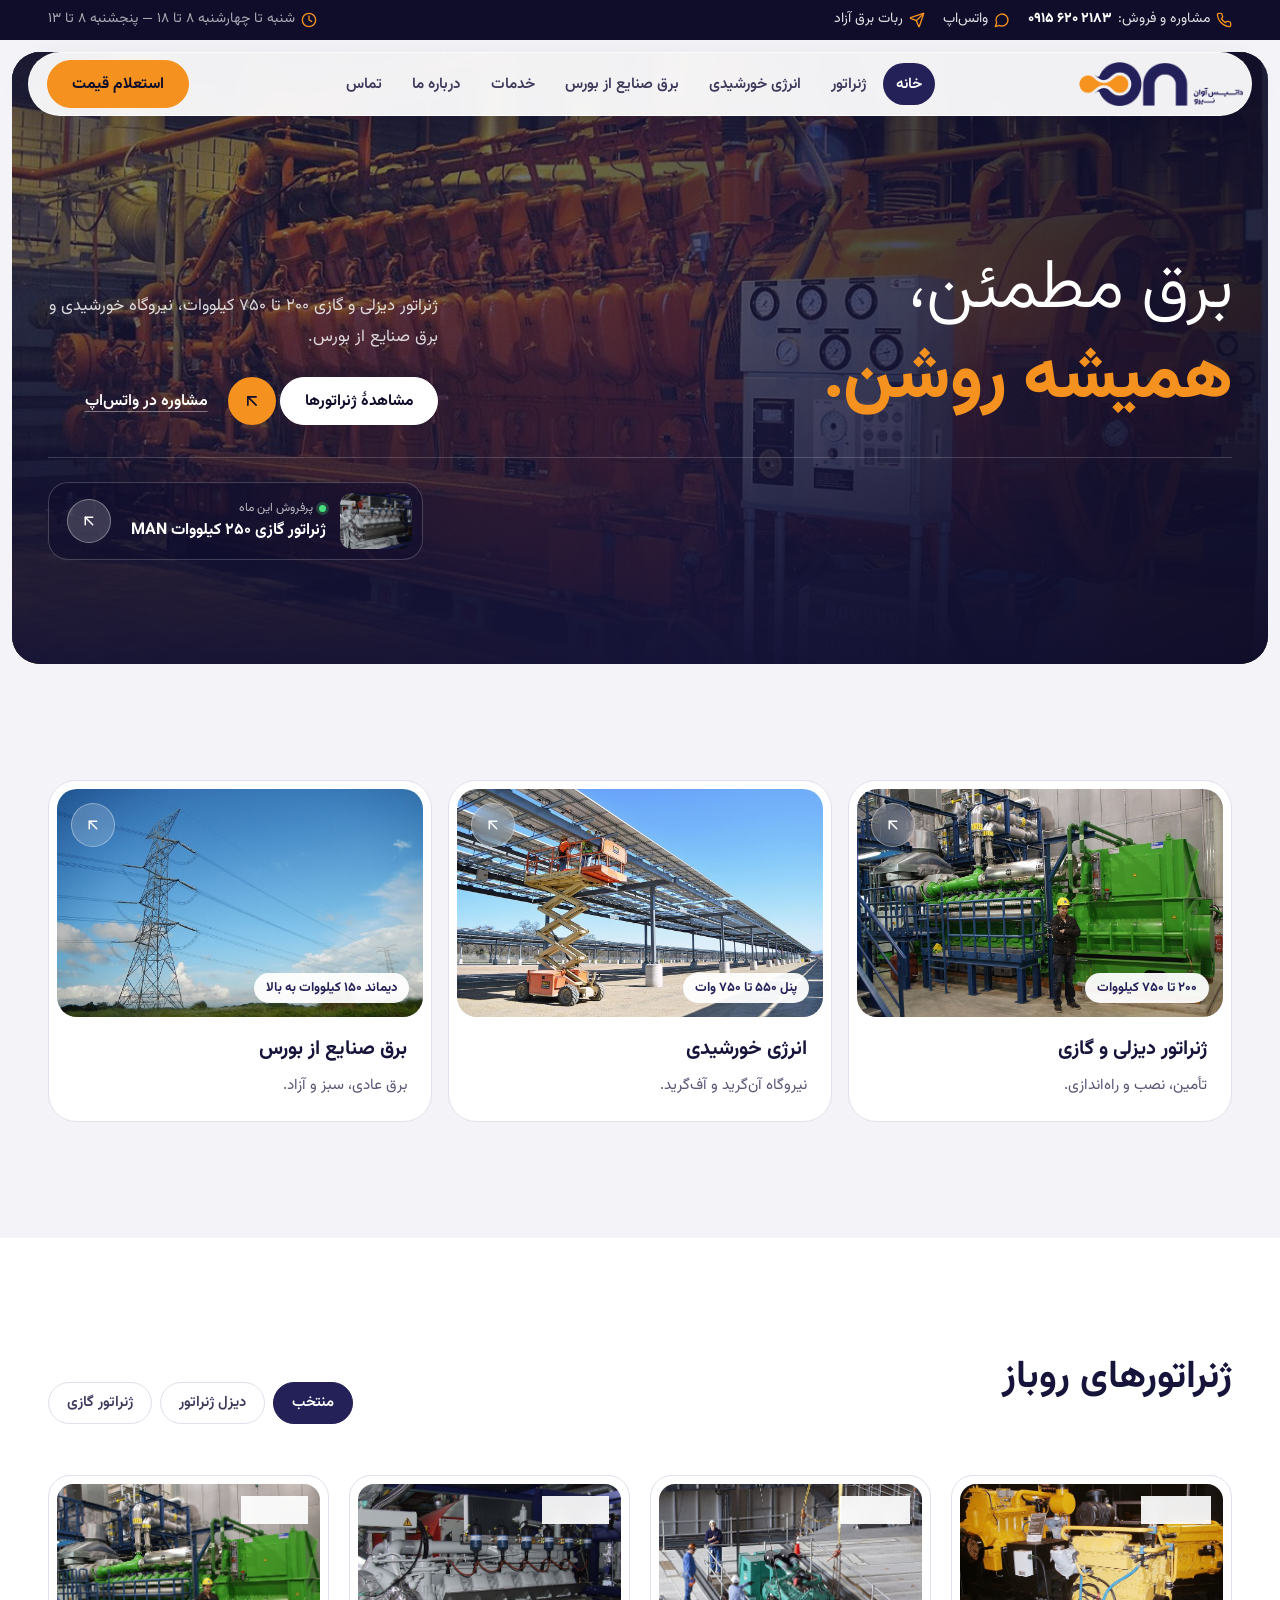
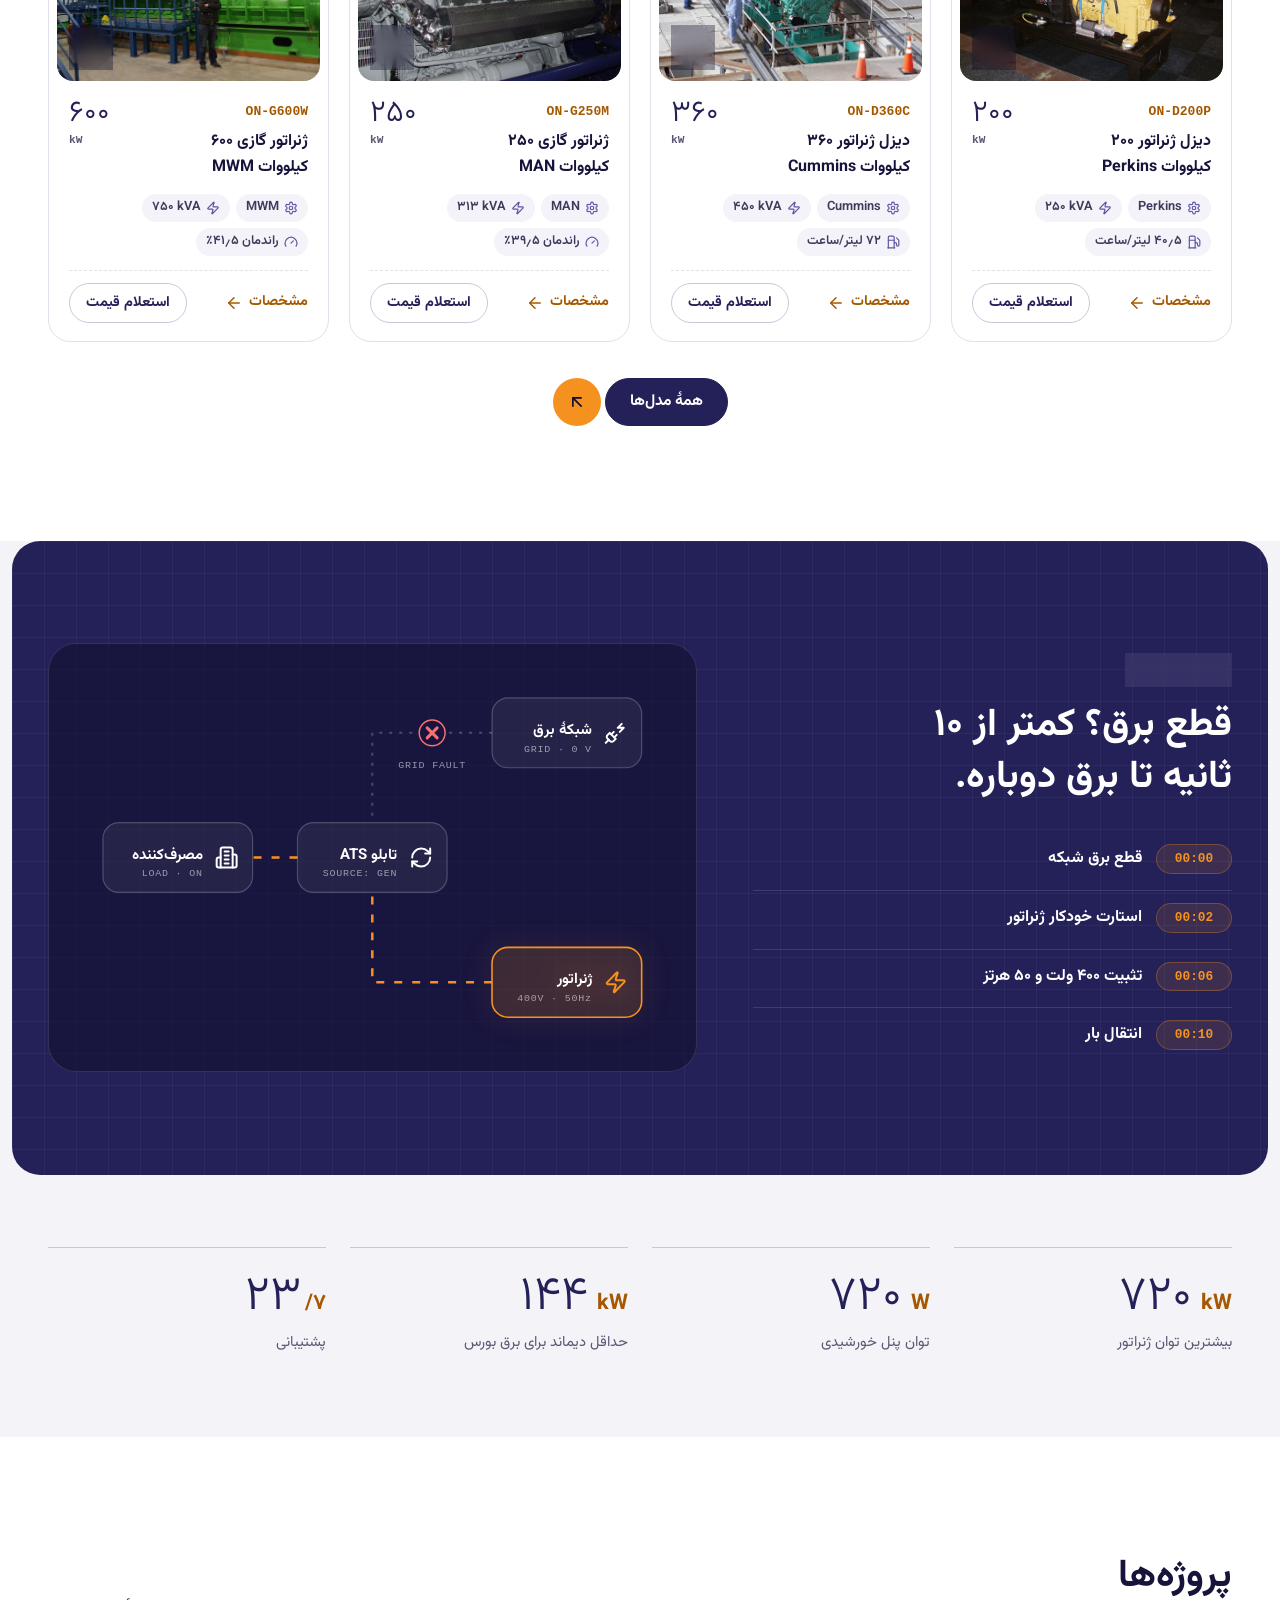
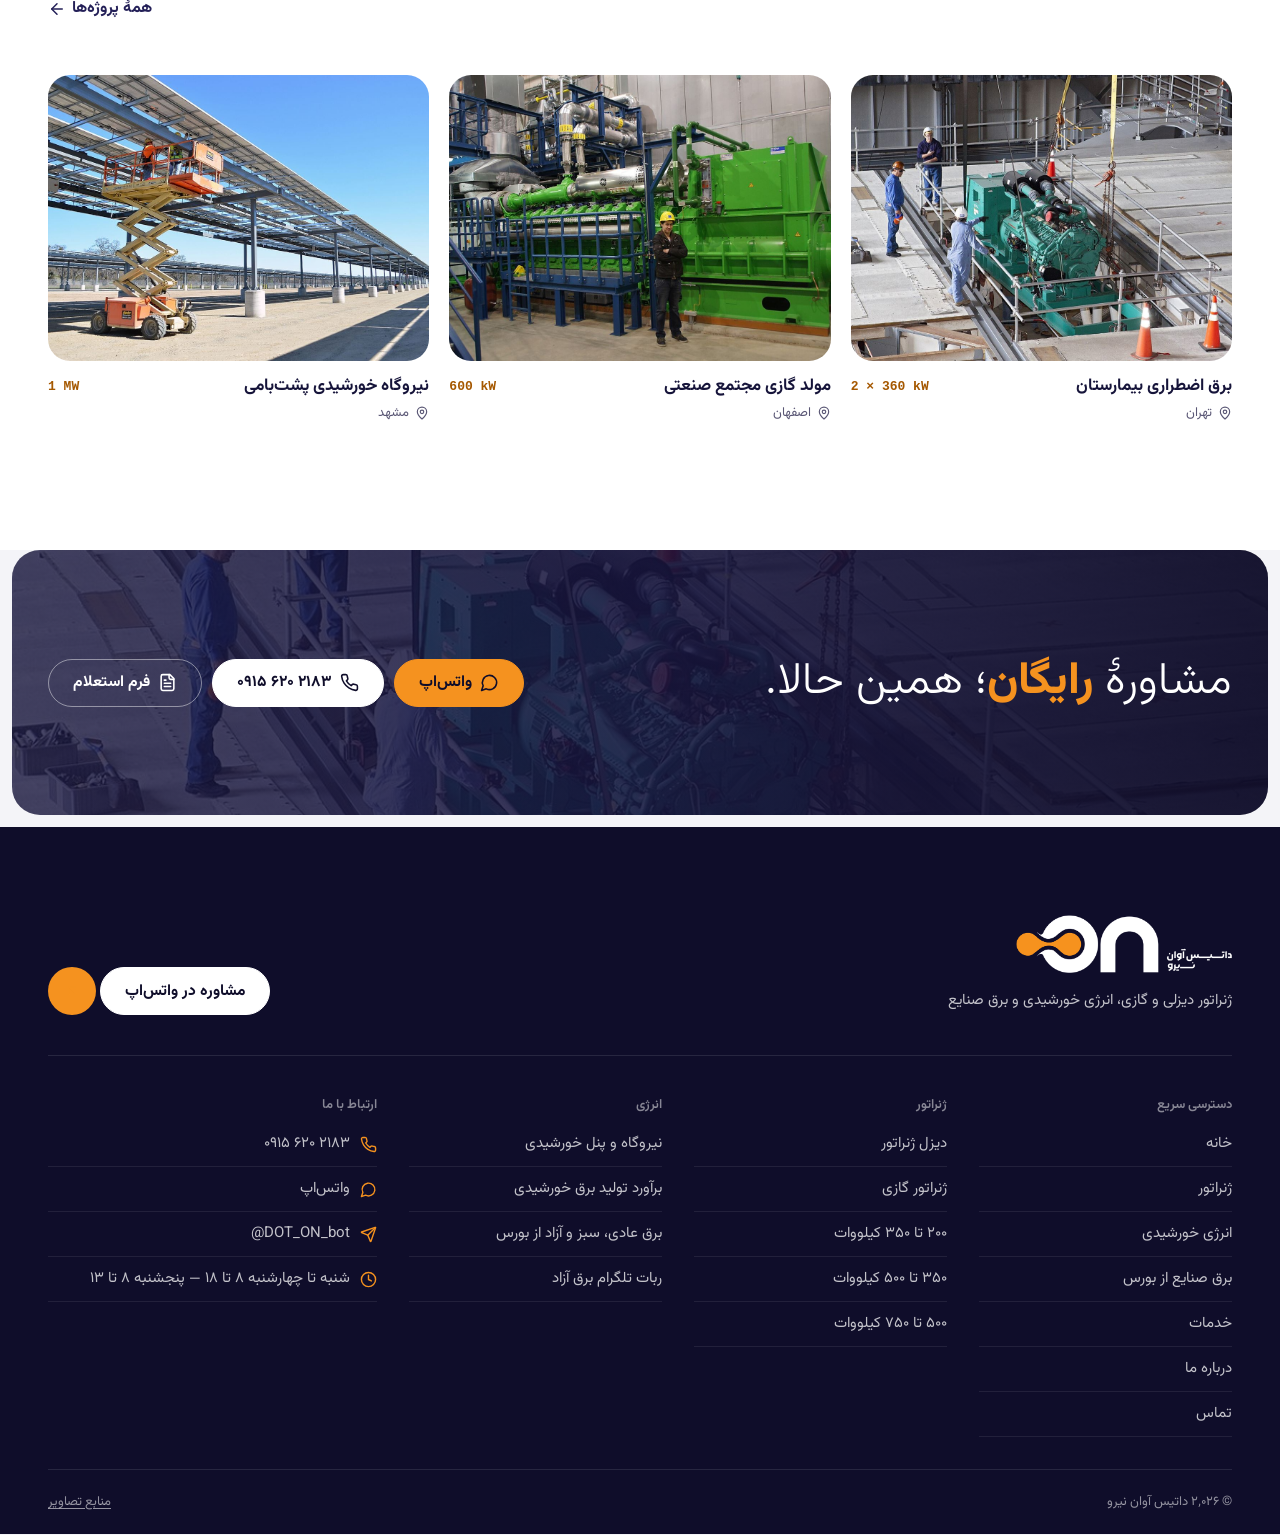
==== commit dd009dea: "Harden site security Fixes: - A malformed link such as products.html#range-%E0 threw in   decodeURIC" ====
--- a/site/index.html
+++ b/site/index.html
@@ -1,5 +1,5 @@
 <!doctype html>
-<html lang="fa" dir="rtl" class="no-js">
+<html lang="fa" dir="rtl">
 <head>
   <meta charset="utf-8">
   <meta name="viewport" content="width=device-width, initial-scale=1, viewport-fit=cover">
@@ -11,7 +11,6 @@
   <link rel="preload" href="assets/fonts/Vazirmatn-wght.woff2" as="font" type="font/woff2" crossorigin>
   <link rel="preload" href="assets/img/hero.jpg" as="image">
   <link rel="stylesheet" href="assets/css/style.css">
-  <script>document.documentElement.classList.replace("no-js", "js");</script>
 </head>
 <body data-page="home">
   <a class="skip-link" href="#main">پرش به محتوای اصلی</a>
--- a/site/assets/css/style.css
+++ b/site/assets/css/style.css
@@ -73,6 +73,7 @@
 
 /* ---------- Base ---------- */
 *, *::before, *::after { box-sizing: border-box; }
+[hidden] { display: none !important; }
 html { -webkit-text-size-adjust: 100%; scroll-behavior: smooth; scroll-padding-top: calc(var(--header-space) + 16px); }
 body {
   margin: 0; font-family: var(--font); font-size: 16px; line-height: 1.85;
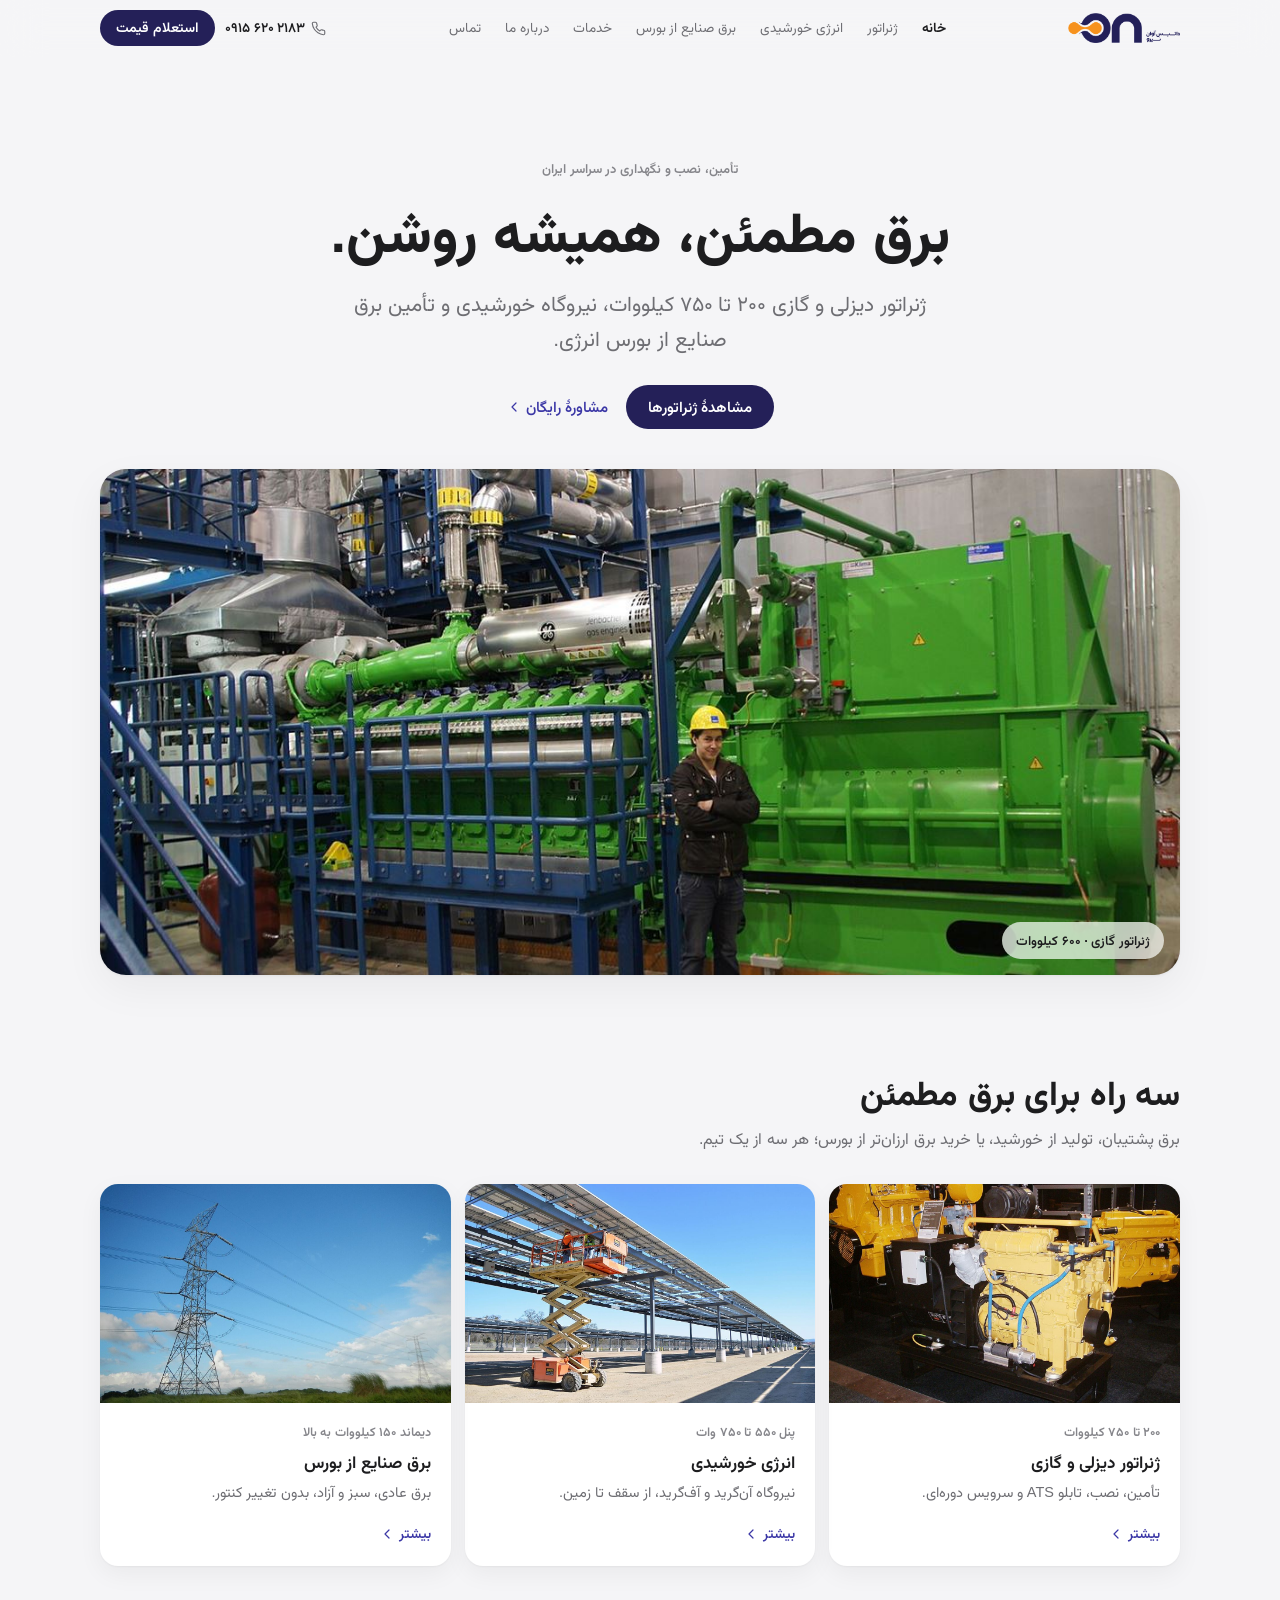
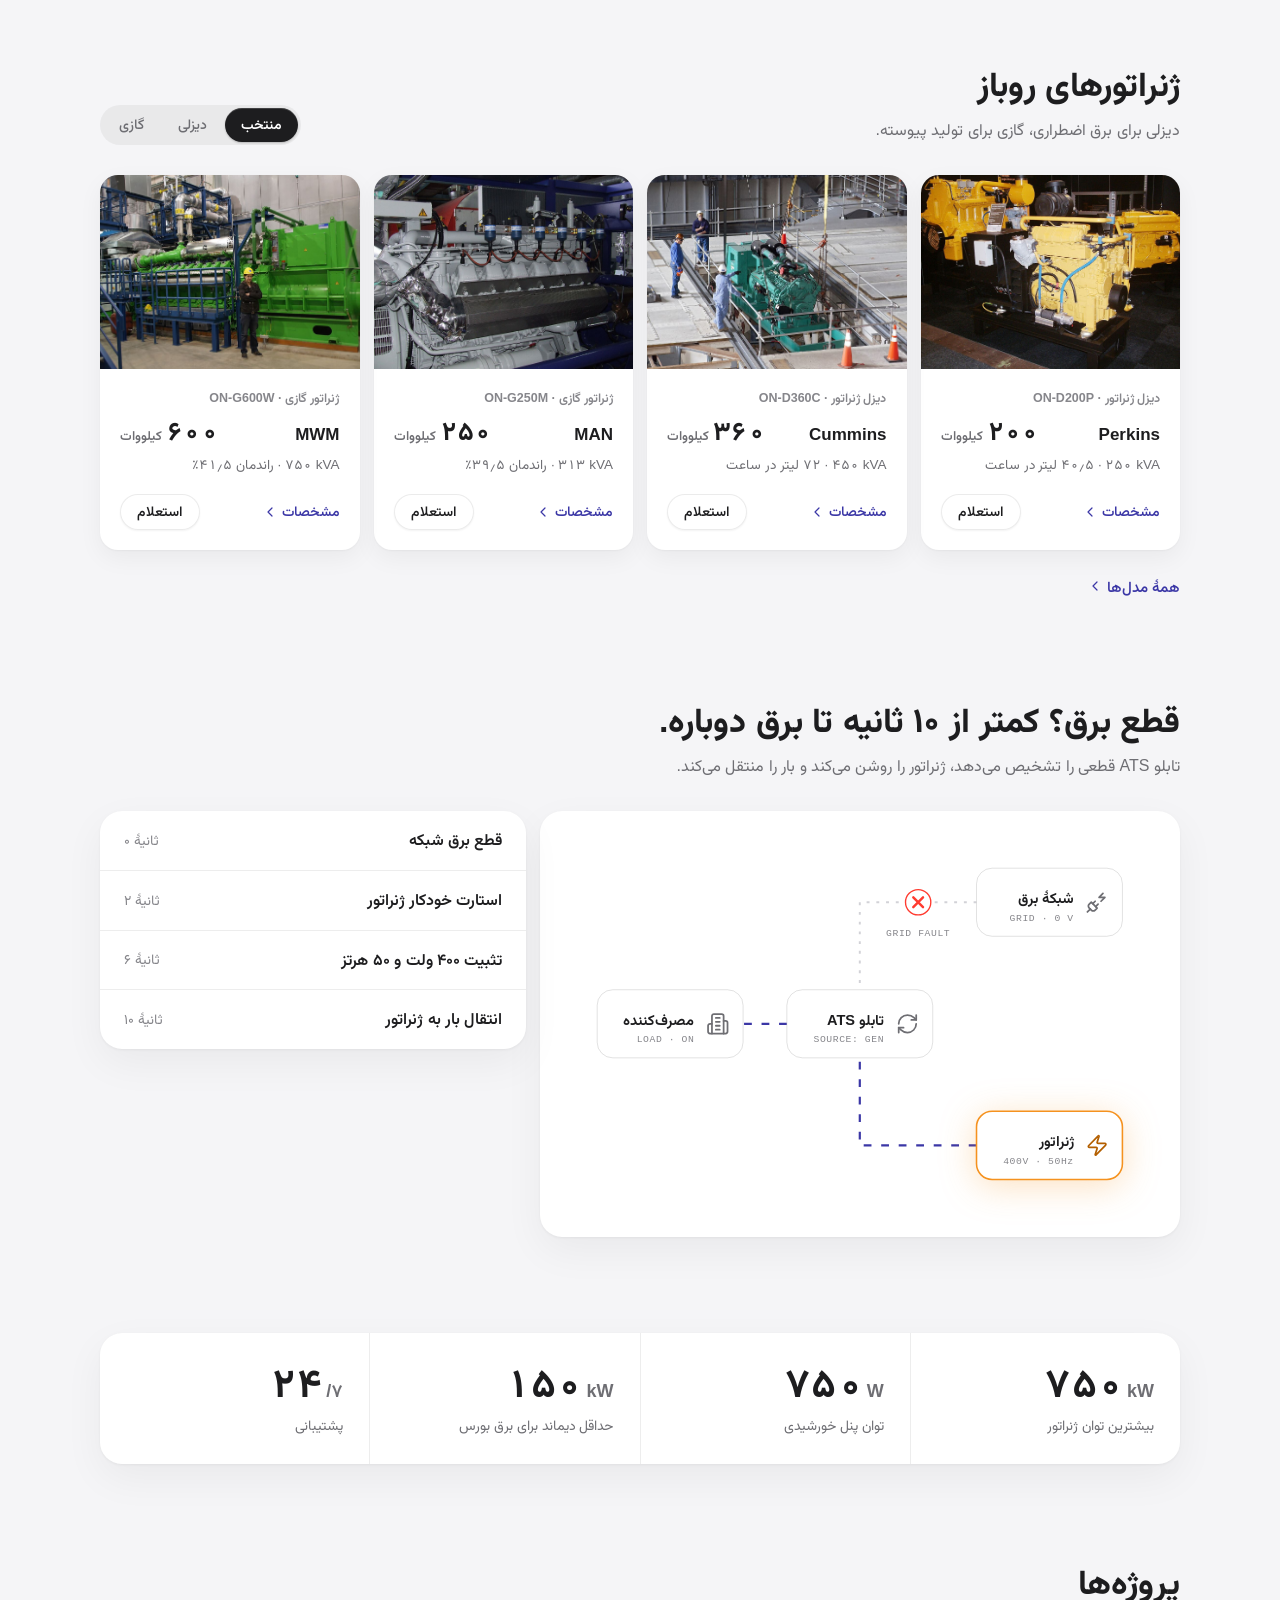
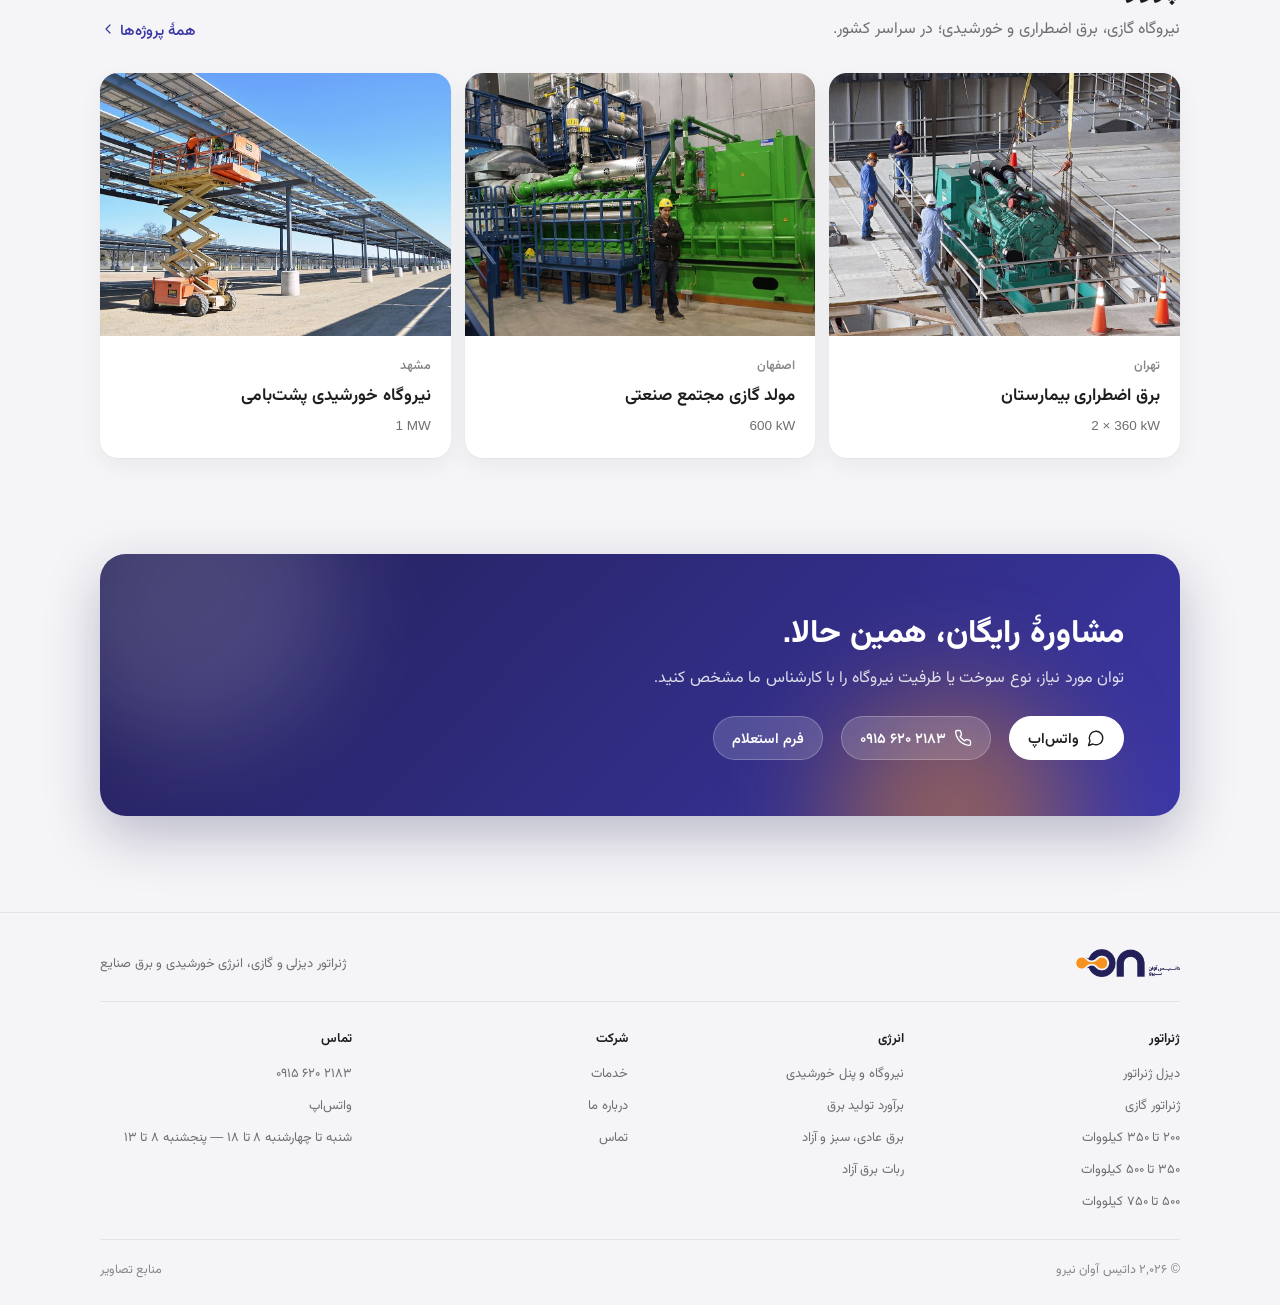
==== commit 57ee290a: "Redesign site with a calmer, Apple-style visual system Unified white panels with hairline dividers o" ====
--- a/site/index.html
+++ b/site/index.html
@@ -5,128 +5,129 @@
   <meta name="viewport" content="width=device-width, initial-scale=1, viewport-fit=cover">
   <title>داتیس آوان نیرو | ژنراتور دیزلی و گازی، انرژی خورشیدی و برق صنایع</title>
   <meta name="description" content="داتیس آوان نیرو؛ تأمین و راه‌اندازی ژنراتور دیزلی و گازی ۲۰۰ تا ۷۵۰ کیلووات، پنل و نیروگاه خورشیدی، و تأمین برق عادی، سبز و آزاد از بورس برای صنایع.">
-  <meta name="theme-color" content="#242058">
+  <meta name="theme-color" content="#f5f5f7">
   <link rel="icon" type="image/png" sizes="64x64" href="assets/img/logo/icon-64.png">
   <link rel="apple-touch-icon" href="assets/img/logo/icon-180.png">
   <link rel="preload" href="assets/fonts/Vazirmatn-wght.woff2" as="font" type="font/woff2" crossorigin>
-  <link rel="preload" href="assets/img/hero.jpg" as="image">
   <link rel="stylesheet" href="assets/css/style.css">
+  <link rel="preload" href="assets/img/gas-1.jpg" as="image">
 </head>
 <body data-page="home">
   <a class="skip-link" href="#main">پرش به محتوای اصلی</a>
   <div id="site-header"></div>
 
   <main id="main">
-    <!-- Hero -->
-    <section class="hero frame on-dark">
-      <div class="hero__bg"><img src="assets/img/hero.jpg" alt="" width="1200" height="900" fetchpriority="high"></div>
-      <div class="container hero__inner">
-        <div class="hero__top">
-          <h1 class="rise">برق مطمئن،<br><b>همیشه روشن.</b></h1>
-          <div class="hero__aside rise rise-2">
-            <p>ژنراتور دیزلی و گازی ۲۰۰ تا ۷۵۰ کیلووات، نیروگاه خورشیدی و برق صنایع از بورس.</p>
-            <div class="hero__actions">
-              <a class="cta-pair" href="products.html"><span class="btn btn--white">مشاهدهٔ ژنراتورها</span><span class="cta-pair__arrow"><svg class="icon" aria-hidden="true"><use href="#i-arrow-left"></use></svg></span></a>
-              <a class="text-link" data-site="whatsapp" href="#">مشاوره در واتس‌اپ</a>
+    <section class="wrap hero">
+      <span class="eyebrow">تأمین، نصب و نگهداری در سراسر ایران</span>
+      <h1>برق مطمئن، همیشه روشن.</h1>
+      <p class="lede">ژنراتور دیزلی و گازی ۲۰۰ تا ۷۵۰ کیلووات، نیروگاه خورشیدی و تأمین برق صنایع از بورس انرژی.</p>
+      <div class="actions">
+        <a class="btn" href="products.html">مشاهدهٔ ژنراتورها</a>
+        <a class="link" href="contact.html#quote">مشاورهٔ رایگان<svg class="icon" aria-hidden="true"><use href="#i-chevron-left"></use></svg></a>
+      </div>
+    </section>
+    <div class="wrap">
+      <figure class="hero-media" style="margin:0;">
+        <img src="assets/img/gas-1.jpg" alt="ژنراتور گازی صنعتی در موتورخانه" width="1200" height="799" fetchpriority="high">
+        <figcaption class="hero-media__label">ژنراتور گازی · ۶۰۰ کیلووات</figcaption>
+      </figure>
+    </div>
+
+    <section class="sec">
+      <div class="wrap">
+        <div class="head"><div><h2>سه راه برای برق مطمئن</h2><p>برق پشتیبان، تولید از خورشید، یا خرید برق ارزان‌تر از بورس؛ هر سه از یک تیم.</p></div></div>
+        <div class="grid grid--3">
+          <article class="card">
+            <div class="card__media card__media--wide"><img src="assets/img/open-1.jpg" alt="ژنراتور روباز" loading="lazy" width="1200" height="902"></div>
+            <div class="card__body">
+              <span class="card__kicker">۲۰۰ تا ۷۵۰ کیلووات</span>
+              <h3 class="card__title"><a href="products.html">ژنراتور دیزلی و گازی</a></h3>
+              <p class="card__text">تأمین، نصب، تابلو ATS و سرویس دوره‌ای.</p>
+              <div class="card__foot"><span class="link">بیشتر<svg class="icon" aria-hidden="true"><use href="#i-chevron-left"></use></svg></span></div>
             </div>
-          </div>
-        </div>
-        <div class="hero__bottom rise rise-3">
-          <span></span>
-          <a class="spotlight" id="spotlight" href="products.html" aria-label="پرفروش این ماه"></a>
+          </article>
+          <article class="card">
+            <div class="card__media card__media--wide"><img src="assets/img/solar-industrial.jpg" alt="نیروگاه خورشیدی صنعتی" loading="lazy" width="1200" height="793"></div>
+            <div class="card__body">
+              <span class="card__kicker">پنل ۵۵۰ تا ۷۵۰ وات</span>
+              <h3 class="card__title"><a href="solar.html">انرژی خورشیدی</a></h3>
+              <p class="card__text">نیروگاه آن‌گرید و آف‌گرید، از سقف تا زمین.</p>
+              <div class="card__foot"><span class="link">بیشتر<svg class="icon" aria-hidden="true"><use href="#i-chevron-left"></use></svg></span></div>
+            </div>
+          </article>
+          <article class="card">
+            <div class="card__media card__media--wide"><img src="assets/img/grid-lines.jpg" alt="خطوط انتقال برق" loading="lazy" width="1200" height="900"></div>
+            <div class="card__body">
+              <span class="card__kicker">دیماند ۱۵۰ کیلووات به بالا</span>
+              <h3 class="card__title"><a href="energy.html">برق صنایع از بورس</a></h3>
+              <p class="card__text">برق عادی، سبز و آزاد، بدون تغییر کنتور.</p>
+              <div class="card__foot"><span class="link">بیشتر<svg class="icon" aria-hidden="true"><use href="#i-chevron-left"></use></svg></span></div>
+            </div>
+          </article>
         </div>
       </div>
     </section>
 
-    <!-- Three business lines -->
-    <section class="section">
-      <div class="container">
-        <div class="solutions">
-          <a class="sol sol--link reveal" href="products.html">
-            <div class="sol__media"><img src="assets/img/gas-1.jpg" alt="ژنراتور گازی" loading="lazy" width="1200" height="799"><span class="sol__tag">۲۰۰ تا ۷۵۰ کیلووات</span><span class="bubble" aria-hidden="true"><svg class="icon"><use href="#i-arrow-left"></use></svg></span></div>
-            <div class="sol__body"><h3>ژنراتور دیزلی و گازی</h3><p>تأمین، نصب و راه‌اندازی.</p></div>
-          </a>
-          <a class="sol sol--link reveal" href="solar.html">
-            <div class="sol__media"><img src="assets/img/solar-industrial.jpg" alt="نیروگاه خورشیدی صنعتی" loading="lazy" width="1200" height="793"><span class="sol__tag">پنل ۵۵۰ تا ۷۵۰ وات</span><span class="bubble" aria-hidden="true"><svg class="icon"><use href="#i-arrow-left"></use></svg></span></div>
-            <div class="sol__body"><h3>انرژی خورشیدی</h3><p>نیروگاه آن‌گرید و آف‌گرید.</p></div>
-          </a>
-          <a class="sol sol--link reveal" href="energy.html">
-            <div class="sol__media"><img src="assets/img/grid-lines.jpg" alt="خطوط انتقال برق" loading="lazy" width="1200" height="900"><span class="sol__tag">دیماند ۱۵۰ کیلووات به بالا</span><span class="bubble" aria-hidden="true"><svg class="icon"><use href="#i-arrow-left"></use></svg></span></div>
-            <div class="sol__body"><h3>برق صنایع از بورس</h3><p>برق عادی، سبز و آزاد.</p></div>
-          </a>
+    <section class="sec">
+      <div class="wrap">
+        <div class="head">
+          <div><h2>ژنراتورهای روباز</h2><p>دیزلی برای برق اضطراری، گازی برای تولید پیوسته.</p></div>
+          <div class="seg" id="featured-tabs" role="group" aria-label="نوع سوخت"></div>
+        </div>
+        <div class="grid grid--4" id="featured" aria-live="polite"></div>
+        <div style="margin-top:22px;"><a class="link" href="products.html">همهٔ مدل‌ها<svg class="icon" aria-hidden="true"><use href="#i-chevron-left"></use></svg></a></div>
+      </div>
+    </section>
+
+    <section class="sec">
+      <div class="wrap">
+        <div class="head"><div><h2>قطع برق؟ کمتر از ۱۰ ثانیه تا برق دوباره.</h2><p>تابلو ATS قطعی را تشخیص می‌دهد، ژنراتور را روشن می‌کند و بار را منتقل می‌کند.</p></div></div>
+        <div class="flow">
+          <figure class="panel diagram" style="margin:0;">
+            <svg viewBox="0 0 600 380" role="img" aria-labelledby="dg-t">
+              <title id="dg-t">نمودار تابلو ATS: برق شبکه قطع است، ژنراتور روشن است و بار از طریق ATS به ژنراتور منتقل شده است.</title>
+              <path class="d-wire d-wire--dead" d="M420 65 H300 V155"/>
+              <path class="d-wire d-wire--live" d="M420 315 H300 V225"/>
+              <path class="d-wire d-wire--live" d="M225 190 H180"/>
+              <g transform="translate(360 65)"><circle class="d-cut-bg" r="13"/><path class="d-cut" d="M-5 -5 L5 5 M5 -5 L-5 5"/></g>
+              <text class="d-sub" x="360" y="100" text-anchor="middle" direction="ltr">GRID FAULT</text>
+              <g class="d-node" transform="translate(420 30)"><rect width="150" height="70" rx="16"/><use href="#i-plug-zap" x="112" y="23" width="24" height="24" class="d-ic"/><text class="d-title" x="100" y="36" direction="rtl" text-anchor="start">شبکهٔ برق</text><text class="d-sub" x="100" y="54" text-anchor="end" direction="ltr">GRID · 0 V</text></g>
+              <g class="d-node" transform="translate(225 155)"><rect width="150" height="70" rx="16"/><use href="#i-refresh-cw" x="112" y="23" width="24" height="24" class="d-ic"/><text class="d-title" x="100" y="36" direction="rtl" text-anchor="start">تابلو ATS</text><text class="d-sub" x="100" y="54" text-anchor="end" direction="ltr">SOURCE: GEN</text></g>
+              <g class="d-node d-node--gen" transform="translate(420 280)"><rect width="150" height="70" rx="16"/><use href="#i-zap" x="112" y="23" width="24" height="24" class="d-ic"/><text class="d-title" x="100" y="36" direction="rtl" text-anchor="start">ژنراتور</text><text class="d-sub" x="100" y="54" text-anchor="end" direction="ltr">400V · 50Hz</text></g>
+              <g class="d-node" transform="translate(30 155)"><rect width="150" height="70" rx="16"/><use href="#i-building-2" x="112" y="23" width="24" height="24" class="d-ic"/><text class="d-title" x="100" y="36" direction="rtl" text-anchor="start">مصرف‌کننده</text><text class="d-sub" x="100" y="54" text-anchor="end" direction="ltr">LOAD · ON</text></g>
+            </svg>
+          </figure>
+          <div class="panel">
+            <div class="row"><span class="row__main row__title">قطع برق شبکه</span><span class="row__end">ثانیهٔ ۰</span></div>
+            <div class="row"><span class="row__main row__title">استارت خودکار ژنراتور</span><span class="row__end">ثانیهٔ ۲</span></div>
+            <div class="row"><span class="row__main row__title">تثبیت ۴۰۰ ولت و ۵۰ هرتز</span><span class="row__end">ثانیهٔ ۶</span></div>
+            <div class="row"><span class="row__main row__title">انتقال بار به ژنراتور</span><span class="row__end">ثانیهٔ ۱۰</span></div>
+          </div>
         </div>
       </div>
     </section>
 
-    <!-- Generators -->
-    <section class="section section--white">
-      <div class="container">
-        <div class="sec-head">
-          <div class="sec-head__text"><h2>ژنراتورهای روباز</h2></div>
-          <div class="pills" id="featured-tabs" role="group" aria-label="نوع سوخت"></div>
-        </div>
-        <div class="grid-products grid-products--4" id="featured" aria-live="polite"></div>
-        <div style="text-align:center; margin-top: 36px;">
-          <a class="cta-pair" href="products.html"><span class="btn">همهٔ مدل‌ها</span><span class="cta-pair__arrow"><svg class="icon" aria-hidden="true"><use href="#i-arrow-left"></use></svg></span></a>
-        </div>
+    <section class="sec">
+      <div class="wrap"><div class="panel"><div class="cells" id="stats" aria-label="در یک نگاه"></div></div></div>
+    </section>
+
+    <section class="sec">
+      <div class="wrap">
+        <div class="head"><div><h2>پروژه‌ها</h2><p>نیروگاه گازی، برق اضطراری و خورشیدی؛ در سراسر کشور.</p></div><a class="link" href="about.html#projects-sec">همهٔ پروژه‌ها<svg class="icon" aria-hidden="true"><use href="#i-chevron-left"></use></svg></a></div>
+        <div class="grid grid--3" id="projects"></div>
       </div>
     </section>
 
-    <!-- ATS flow -->
-    <section class="flow frame blueprint on-dark" aria-labelledby="flow-title">
-      <div class="container">
-        <div>
-          <span class="eyebrow">تابلو ATS</span>
-          <h2 id="flow-title">قطع برق؟ کمتر از ۱۰ ثانیه تا برق دوباره.</h2>
-          <ol class="timeline">
-            <li><time>00:00</time><div><b>قطع برق شبکه</b></div></li>
-            <li><time>00:02</time><div><b>استارت خودکار ژنراتور</b></div></li>
-            <li><time>00:06</time><div><b>تثبیت ۴۰۰ ولت و ۵۰ هرتز</b></div></li>
-            <li><time>00:10</time><div><b>انتقال بار</b></div></li>
-          </ol>
-        </div>
-        <figure class="diagram" style="margin:0;">
-          <svg viewBox="0 0 600 380" role="img" aria-labelledby="dg-t">
-            <title id="dg-t">نمودار تابلو ATS: برق شبکه قطع است، ژنراتور روشن است و بار از طریق ATS به ژنراتور منتقل شده است.</title>
-            <path class="d-wire d-wire--dead" d="M420 65 H300 V155"/>
-            <path class="d-wire d-wire--live" d="M420 315 H300 V225"/>
-            <path class="d-wire d-wire--live" d="M225 190 H180"/>
-            <g transform="translate(360 65)"><circle class="d-cut-bg" r="13"/><path class="d-cut" d="M-5 -5 L5 5 M5 -5 L-5 5"/></g>
-            <text class="d-sub" x="360" y="100" text-anchor="middle" direction="ltr">GRID FAULT</text>
-            <g class="d-node" transform="translate(420 30)"><rect width="150" height="70" rx="16"/><use href="#i-plug-zap" x="112" y="23" width="24" height="24" class="d-ic"/><text class="d-title" x="100" y="36" direction="rtl" text-anchor="start">شبکهٔ برق</text><text class="d-sub" x="100" y="54" text-anchor="end" direction="ltr">GRID · 0 V</text></g>
-            <g class="d-node" transform="translate(225 155)"><rect width="150" height="70" rx="16"/><use href="#i-refresh-cw" x="112" y="23" width="24" height="24" class="d-ic"/><text class="d-title" x="100" y="36" direction="rtl" text-anchor="start">تابلو ATS</text><text class="d-sub" x="100" y="54" text-anchor="end" direction="ltr">SOURCE: GEN</text></g>
-            <g class="d-node d-node--gen" transform="translate(420 280)"><rect width="150" height="70" rx="16"/><use href="#i-zap" x="112" y="23" width="24" height="24" class="d-ic"/><text class="d-title" x="100" y="36" direction="rtl" text-anchor="start">ژنراتور</text><text class="d-sub" x="100" y="54" text-anchor="end" direction="ltr">400V · 50Hz</text></g>
-            <g class="d-node" transform="translate(30 155)"><rect width="150" height="70" rx="16"/><use href="#i-building-2" x="112" y="23" width="24" height="24" class="d-ic"/><text class="d-title" x="100" y="36" direction="rtl" text-anchor="start">مصرف‌کننده</text><text class="d-sub" x="100" y="54" text-anchor="end" direction="ltr">LOAD · ON</text></g>
-          </svg>
-        </figure>
-      </div>
-    </section>
-
-    <!-- Stats -->
-    <section class="section section--tight">
-      <div class="container"><ul class="stats" id="stats" aria-label="در یک نگاه" style="margin-top:0;"></ul></div>
-    </section>
-
-    <!-- Projects -->
-    <section class="section section--white">
-      <div class="container">
-        <div class="sec-head">
-          <div class="sec-head__text"><h2>پروژه‌ها</h2></div>
-          <a class="link-arrow" href="about.html#projects-sec">همهٔ پروژه‌ها<svg class="icon" aria-hidden="true"><use href="#i-arrow-left"></use></svg></a>
-        </div>
-        <div class="projects" id="projects"></div>
-      </div>
-    </section>
-
-    <!-- Contact band -->
-    <section class="cta frame on-dark" id="quote">
-      <div class="cta__bg"><img src="assets/img/install-open.jpg" alt="" loading="lazy" width="1200" height="800"></div>
-      <div class="container contact-band">
-        <h2>مشاورهٔ <b>رایگان</b>؛ همین حالا.</h2>
-        <div class="actions">
-          <a class="btn btn--primary" data-site="whatsapp" href="#"><svg class="icon" aria-hidden="true"><use href="#i-message-circle"></use></svg>واتس‌اپ</a>
-          <a class="btn btn--white" href="tel:+989156202183"><svg class="icon" aria-hidden="true"><use href="#i-phone"></use></svg><span data-site="phone"></span></a>
-          <a class="btn btn--light" href="contact.html#quote"><svg class="icon" aria-hidden="true"><use href="#i-file-text"></use></svg>فرم استعلام</a>
+    <section class="sec">
+      <div class="wrap">
+        <div class="cta-block">
+          <h2>مشاورهٔ رایگان، همین حالا.</h2>
+          <p>توان مورد نیاز، نوع سوخت یا ظرفیت نیروگاه را با کارشناس ما مشخص کنید.</p>
+          <div class="actions">
+            <a class="glass-btn glass-btn--solid" data-site="whatsapp" href="#"><svg class="icon" aria-hidden="true"><use href="#i-message-circle"></use></svg>واتس‌اپ</a>
+            <a class="glass-btn" href="tel:+989156202183"><svg class="icon" aria-hidden="true"><use href="#i-phone"></use></svg><span data-site="phone"></span></a>
+            <a class="glass-btn" href="contact.html#quote">فرم استعلام</a>
+          </div>
         </div>
       </div>
     </section>
--- a/site/assets/css/style.css
+++ b/site/assets/css/style.css
@@ -1,7 +1,9 @@
 /* ==========================================================================
-   داتیس آوان نیرو — Diesel Generator Catalog
-   Layout: inset rounded frames on a cool off-white ground, a floating pill
-   header, hairline-divided content, one animated ATS diagram as the bold moment.
+   داتیس آوان نیرو — Apple-style system (light ground, unified white surfaces,
+   hairline dividers, glass only where layers overlap, one accent).
+   Tokens follow the apple-design skill; Persian adaptations:
+   - Persian glyphs from Vazirmatn (unicode-range), Latin/digits-in-Latin from the system face
+   - no letter-spacing on Persian headings (it breaks cursive joins); hierarchy via weight + size
    ========================================================================== */
 
 @font-face {
@@ -11,985 +13,555 @@
   font-weight: 100 900;
   font-style: normal;
   font-display: swap;
+  unicode-range: U+0600-06FF, U+0750-077F, U+08A0-08FF, U+200C-200F, U+FB50-FDFF, U+FE70-FEFF;
 }
 
 :root {
-  /* Brand (from the logo) */
-  --navy-950: #0f0d2a;
-  --navy-900: #17153d;
-  --navy: #242058;
-  --navy-700: #332e78;
-  --navy-500: #5b56a3;
-  --navy-300: #9d99cc;
-  --navy-200: #cfcde6;
-  --navy-100: #e8e7f3;
-  --navy-50: #f3f3f9;
-  --orange: #f5921f;
-  --orange-600: #e07d0c;
-  --orange-text: #a55800;
-  --orange-100: #ffe3c2;
-  --orange-50: #fff4e6;
-
-  /* Pastel tints for the process cards */
-  --tint-1: #ffe9d1;
-  --tint-2: #e6e4f7;
-  --tint-3: #dcefe5;
-  --tint-4: #fbf0c4;
-
-  /* Neutrals (biased toward the navy) */
-  --bg: #f4f4f8;
+  /* neutrals */
+  --bg: #f5f5f7;
   --surface: #ffffff;
-  --ink: #16143a;
-  --ink-2: #3d3a5c;
-  --muted: #5a5775;
-  --line: #e1e0eb;
-  --line-strong: #c9c7da;
-  --success: #15803d;
-  --danger: #b91c1c;
-
-  --font: "Vazirmatn", Tahoma, sans-serif;
-  --mono: ui-monospace, "Cascadia Mono", "SFMono-Regular", Consolas, monospace;
-
-  --r-sm: 10px;
-  --r: 16px;
-  --r-lg: 22px;
-  --r-xl: 28px;
-  --shadow-sm: 0 1px 2px rgba(22, 20, 58, .05), 0 1px 3px rgba(22, 20, 58, .07);
-  --shadow: 0 6px 18px rgba(22, 20, 58, .08), 0 2px 4px rgba(22, 20, 58, .04);
-  --shadow-lg: 0 24px 60px rgba(22, 20, 58, .18);
-
-  --container: 1240px;
-  --gutter: 16px;
-  --frame: 8px;                 /* inset of rounded frames from the viewport */
-  --bar-h: 60px;                /* header pill height */
-  --header-space: calc(var(--bar-h) + 12px);
-
-  --ease-out: cubic-bezier(.16, 1, .3, 1);
-  --dur: 200ms;
-}
-@media (min-width: 768px) {
-  :root { --gutter: 28px; --frame: 12px; --bar-h: 64px; --header-space: calc(var(--bar-h) + 14px); }
-}
-
-/* ---------- Base ---------- */
+  --hover: #fbfbfd;
+  --text: #1d1d1f;
+  --text-body: #424245;
+  --text-2: #6e6e73;
+  --text-3: #86868b;
+  --text-4: #aeaeb2;
+  --faint: #d2d2d7;
+  --hairline: rgba(0, 0, 0, 0.07);
+  --track: #e8e8ed;
+
+  /* one accent = brand navy (from the logo); brand orange only as "heat" */
+  --accent: #242058;
+  --accent-hover: #34307a;
+  --accent-link: #3b37a6;
+  --heat: #f5921f;
+  --heat-text: #b35f00;
+  --live: #30d158;
+  --danger: #d70015;
+  --tg: #229ed9;
+
+  --grad-cta: linear-gradient(135deg, #242058 0%, #3b37a6 100%);
+  --grad-tg: linear-gradient(135deg, #229ed9 0%, #2b6fd6 100%);
+
+  --font: "Vazirmatn", -apple-system, BlinkMacSystemFont, "SF Pro Text", "Segoe UI", "Helvetica Neue", Tahoma, sans-serif;
+  --mono: ui-monospace, "SF Mono", Menlo, Consolas, monospace;
+
+  --r-pill: 999px;
+  --r-chip: 6px;
+  --r-thumb: 12px;
+  --r-sheet: 16px;
+  --r-card: 18px;
+  --r-panel: 22px;
+  --r-hero: 26px;
+
+  --sh-card: 0 1px 2px rgba(0,0,0,.04), 0 8px 24px rgba(0,0,0,.05);
+  --sh-panel: 0 1px 3px rgba(0,0,0,.05), 0 14px 40px rgba(0,0,0,.05);
+  --sh-lift: 0 12px 32px rgba(0,0,0,.1);
+  --sh-cta: 0 20px 54px rgba(36,32,88,.28);
+  --sh-overlay: 0 2px 8px rgba(0,0,0,.10), 0 30px 80px rgba(0,0,0,.24);
+
+  --max-read: 720px;
+  --max-grid: 1080px;
+  --pad-x: 22px;
+  --section: clamp(48px, 8vw, 96px);
+  --nav-h: 56px;
+
+  --ease-spring: cubic-bezier(0.32, 0.72, 0, 1);
+  --ease-out-quart: cubic-bezier(0.25, 1, 0.5, 1);
+}
+
+/* ---------- base ---------- */
 *, *::before, *::after { box-sizing: border-box; }
 [hidden] { display: none !important; }
-html { -webkit-text-size-adjust: 100%; scroll-behavior: smooth; scroll-padding-top: calc(var(--header-space) + 16px); }
+html { -webkit-text-size-adjust: 100%; scroll-behavior: smooth; scroll-padding-top: calc(var(--nav-h) + 16px); font-optical-sizing: auto; }
 body {
-  margin: 0; font-family: var(--font); font-size: 16px; line-height: 1.85;
-  color: var(--ink); background: var(--bg); -webkit-font-smoothing: antialiased; overflow-x: hidden;
+  margin: 0; background: var(--bg); color: var(--text); font-family: var(--font);
+  font-size: 17px; line-height: 1.8; -webkit-font-smoothing: antialiased; -moz-osx-font-smoothing: grayscale;
+  overflow-x: hidden;
 }
 img { max-width: 100%; height: auto; display: block; }
 a { color: inherit; text-decoration: none; }
 button, input, select, textarea { font: inherit; color: inherit; }
 button { cursor: pointer; }
-h1, h2, h3, h4 { margin: 0 0 .5em; line-height: 1.4; font-weight: 700; color: var(--ink); text-wrap: balance; }
-h1 { font-size: clamp(2rem, 5vw, 3.6rem); line-height: 1.3; }
-h2 { font-size: clamp(1.6rem, 3.2vw, 2.4rem); line-height: 1.35; }
-h3 { font-size: 1.125rem; }
-p { margin: 0 0 1em; }
+h1, h2, h3, h4 { margin: 0; color: var(--text); font-weight: 800; text-wrap: balance; }
+h1 { font-size: clamp(32px, 6vw, 56px); line-height: 1.25; }
+h2 { font-size: clamp(24px, 3.6vw, 34px); line-height: 1.35; font-weight: 750; }
+h3 { font-size: 17px; line-height: 1.5; font-weight: 650; }
+p { margin: 0; }
 ul, ol { margin: 0; padding: 0; list-style: none; }
 .ltr { direction: ltr; unicode-bidi: isolate; display: inline-block; }
-.mono { font-family: var(--mono); letter-spacing: .02em; }
-.text-muted { color: var(--muted); }
-.icon { width: 1.25em; height: 1.25em; flex: none; stroke: currentColor; fill: none; stroke-width: 2; stroke-linecap: round; stroke-linejoin: round; }
-:focus-visible { outline: 3px solid var(--orange); outline-offset: 3px; border-radius: 6px; }
+.num { font-variant-numeric: tabular-nums; }
+.lat { letter-spacing: -0.01em; }
+.icon { width: 1.15em; height: 1.15em; flex: none; stroke: currentColor; fill: none; stroke-width: 1.8; stroke-linecap: round; stroke-linejoin: round; }
+:focus-visible { outline: 3px solid rgba(59,55,166,.45); outline-offset: 2px; border-radius: 8px; }
 .sr-only { position: absolute !important; width: 1px; height: 1px; padding: 0; margin: -1px; overflow: hidden; clip: rect(0 0 0 0); white-space: nowrap; border: 0; }
-.skip-link { position: absolute; inset-inline-start: 16px; top: -60px; z-index: 200; background: var(--navy); color: #fff; padding: 10px 16px; border-radius: var(--r-sm); transition: top var(--dur); }
-.skip-link:focus { top: 12px; }
-
-.container { width: 100%; max-width: var(--container); margin-inline: auto; padding-inline: var(--gutter); }
-.section { padding-block: clamp(64px, 9vw, 120px); }
-.section--white { background: var(--surface); }
-.section--tight { padding-block: clamp(40px, 6vw, 72px); }
-
-/* Rounded frame inset from the viewport edges */
-.frame { margin-inline: var(--frame); border-radius: var(--r-xl); overflow: hidden; position: relative; isolation: isolate; }
-.blueprint {
-  background-color: var(--navy);
-  background-image:
-    linear-gradient(rgba(255,255,255,.045) 1px, transparent 1px),
-    linear-gradient(90deg, rgba(255,255,255,.045) 1px, transparent 1px);
-  background-size: 32px 32px;
-}
-.on-dark { color: #fff; }
-.on-dark h1, .on-dark h2, .on-dark h3 { color: #fff; }
-.lead { font-size: 1.05rem; color: var(--muted); }
-.on-dark .sec-head p, .on-dark .lead { color: rgba(255,255,255,.76); }
-.on-dark.section { margin-inline: var(--frame); border-radius: var(--r-xl); }
-
-/* ---------- Section heading ---------- */
-.sec-head { display: flex; flex-wrap: wrap; align-items: end; justify-content: space-between; gap: 16px 32px; margin-bottom: clamp(28px, 4vw, 52px); }
-.sec-head__text { max-width: 660px; min-width: 0; }
-.sec-head p { color: var(--muted); margin: 0; font-size: 1.05rem; }
-.sec-head--center { justify-content: center; text-align: center; }
-.sec-head--center .sec-head__text { margin-inline: auto; }
-
-.eyebrow {
-  display: inline-flex; align-items: center; gap: 8px; margin-bottom: 14px;
-  padding: 4px 14px 4px 12px; border-radius: 999px; background: var(--surface); border: 1px solid var(--line);
-  font-size: .8125rem; font-weight: 600; color: var(--ink-2); line-height: 1.8;
-}
-.eyebrow::before {
-  content: ""; width: 22px; height: 9px; flex: none;
-  background: url("data:image/svg+xml,%3Csvg xmlns='http://www.w3.org/2000/svg' viewBox='0 0 60 24'%3E%3Cpath fill='%23f5921f' d='M12 0c5 0 7.5 3 10.5 5.6C25 7.8 27 8.6 30 8.6s5-.8 7.5-3C40.5 3 43 0 48 0a12 12 0 0 1 0 24c-5 0-7.5-3-10.5-5.6-2.5-2.2-4.5-3-7.5-3s-5 .8-7.5 3C19.5 21 17 24 12 24A12 12 0 0 1 12 0Z'/%3E%3C/svg%3E") center / contain no-repeat;
-}
-.on-dark .eyebrow { background: rgba(255,255,255,.08); border-color: rgba(255,255,255,.16); color: rgba(255,255,255,.9); backdrop-filter: blur(6px); }
-
-/* ---------- Buttons ---------- */
+.skip-link { position: absolute; inset-inline-start: 16px; top: -60px; z-index: 200; background: var(--text); color: #fff; padding: 8px 16px; border-radius: var(--r-pill); font-size: 14px; }
+.skip-link:focus { top: 10px; }
+
+.wrap { width: 100%; max-width: calc(var(--max-grid) + 2 * var(--pad-x)); margin-inline: auto; padding-inline: var(--pad-x); }
+.wrap--read { max-width: calc(var(--max-read) + 2 * var(--pad-x)); }
+.sec { padding-block: var(--section); }
+.sec--tight { padding-block: clamp(28px, 5vw, 56px); }
+.sec + .sec { padding-top: 0; }
+
+/* ---------- type helpers ---------- */
+.eyebrow { display: inline-flex; align-items: center; gap: 8px; font-size: 13px; font-weight: 600; color: var(--text-3); }
+.lede { font-size: clamp(17px, 2.2vw, 21px); line-height: 1.7; color: var(--text-2); font-weight: 400; }
+.muted { color: var(--text-2); }
+.small { font-size: 14px; }
+.live-dot { width: 7px; height: 7px; border-radius: 50%; background: var(--live); animation: pulse-dot 2.2s infinite; flex: none; }
+@keyframes pulse-dot { 0% { box-shadow: 0 0 0 0 rgba(48,209,88,.5); } 70% { box-shadow: 0 0 0 7px rgba(48,209,88,0); } 100% { box-shadow: 0 0 0 0 rgba(48,209,88,0); } }
+
+.head { display: flex; flex-wrap: wrap; align-items: end; justify-content: space-between; gap: 10px 24px; margin-bottom: clamp(20px, 3vw, 30px); }
+.head > div:first-child { display: grid; gap: 8px; max-width: 640px; }
+.head p { color: var(--text-2); font-size: 16px; }
+
+/* ---------- buttons & links ---------- */
 .btn {
-  --btn-bg: var(--navy); --btn-fg: #fff; --btn-bd: var(--navy);
   display: inline-flex; align-items: center; justify-content: center; gap: 8px;
-  min-height: 48px; padding: 10px 24px; border-radius: 999px; border: 1.5px solid var(--btn-bd);
-  background: var(--btn-bg); color: var(--btn-fg); font-weight: 700; font-size: .975rem; line-height: 1.2; white-space: nowrap;
-  transition: background-color var(--dur), border-color var(--dur), color var(--dur), transform 120ms;
+  min-height: 44px; padding: 0 22px; border-radius: var(--r-pill); border: 0;
+  background: var(--accent); color: #fff; font-size: 15px; font-weight: 600; white-space: nowrap;
+  transition: background-color .2s var(--ease-out-quart), transform .15s var(--ease-out-quart);
   touch-action: manipulation;
 }
-.btn:hover { --btn-bg: var(--navy-700); --btn-bd: var(--navy-700); }
-.btn:active { transform: translateY(1px); }
-.btn--primary { --btn-bg: var(--orange); --btn-fg: var(--navy-950); --btn-bd: var(--orange); }
-.btn--primary:hover { --btn-bg: var(--orange-600); --btn-bd: var(--orange-600); }
-.btn--ghost { --btn-bg: transparent; --btn-fg: var(--navy); --btn-bd: var(--line-strong); }
-.btn--ghost:hover { --btn-bg: var(--navy-50); --btn-bd: var(--navy); }
-.btn--white { --btn-bg: #fff; --btn-fg: var(--navy-950); --btn-bd: #fff; }
-.btn--white:hover { --btn-bg: var(--orange-50); --btn-bd: var(--orange-50); }
-.btn--light { --btn-bg: transparent; --btn-fg: #fff; --btn-bd: rgba(255,255,255,.45); }
-.btn--light:hover { --btn-bg: rgba(255,255,255,.12); --btn-bd: #fff; }
-.btn--sm { min-height: 40px; padding: 6px 16px; font-size: .9rem; }
+.btn:hover { background: var(--accent-hover); }
+.btn:active { transform: scale(.98); }
+.btn--secondary { background: rgba(255,255,255,.85); color: var(--text); border: 1px solid rgba(0,0,0,.08); box-shadow: 0 1px 2px rgba(0,0,0,.05); font-weight: 550; padding: 0 19px; }
+.btn--secondary:hover { background: #fff; }
+.btn--sm { min-height: 36px; padding: 0 16px; font-size: 14px; }
 .btn--block { width: 100%; }
 .btn[disabled] { opacity: .5; cursor: not-allowed; }
-.btn .icon { width: 19px; height: 19px; }
-
-/* Pill button with an attached round arrow */
-.cta-pair { display: inline-flex; align-items: center; gap: 4px; }
-.cta-pair .btn { pointer-events: none; }
-.cta-pair__arrow {
-  display: grid; place-items: center; width: 48px; height: 48px; border-radius: 50%;
-  background: var(--orange); color: var(--navy-950); transition: transform 300ms var(--ease-out);
-}
-.cta-pair__arrow .icon { width: 20px; height: 20px; transform: rotate(45deg); }
-.cta-pair:hover .cta-pair__arrow { transform: rotate(-45deg); }
-.cta-pair--white .cta-pair__arrow { background: #fff; }
-
-.link-arrow { display: inline-flex; align-items: center; gap: 6px; font-weight: 700; color: var(--navy); }
-.link-arrow .icon { width: 18px; height: 18px; transition: transform var(--dur) var(--ease-out); }
-.link-arrow:hover .icon { transform: translateX(-4px); }
-.on-dark .link-arrow { color: #fff; }
-
-/* Round glass arrow bubble */
-.bubble {
-  display: grid; place-items: center; width: 44px; height: 44px; border-radius: 50%; flex: none;
-  background: rgba(255,255,255,.18); border: 1px solid rgba(255,255,255,.35); color: #fff;
-  backdrop-filter: blur(8px); transition: background-color var(--dur), transform 300ms var(--ease-out);
-}
-.bubble .icon { width: 18px; height: 18px; transform: rotate(45deg); }
-.bubble--solid { background: var(--surface); border-color: var(--line); color: var(--navy); }
-
-/* ---------- Header (floating pill) ---------- */
-.site-header {
-  position: sticky; top: env(safe-area-inset-top, 0px); z-index: 40;
-  padding: 12px var(--frame) 0; pointer-events: none; height: var(--header-space);
-}
-.header-bar {
-  pointer-events: auto; max-width: calc(var(--container) - 2 * var(--gutter) + 40px); margin-inline: auto;
-  height: var(--bar-h); display: flex; align-items: center; gap: 16px;
-  padding-inline: 8px 18px; border-radius: 999px;
-  background: rgba(255,255,255,.94); backdrop-filter: saturate(1.4) blur(12px);
-  border: 1px solid rgba(255,255,255,.7); box-shadow: 0 8px 28px rgba(15,13,42,.12);
-  transition: box-shadow var(--dur);
-}
-.site-header.is-scrolled .header-bar { box-shadow: 0 10px 32px rgba(15,13,42,.16); }
+.btn .icon { width: 18px; height: 18px; }
+.link { display: inline-flex; align-items: center; gap: 4px; color: var(--accent-link); font-weight: 550; font-size: 15px; }
+.link .icon { width: 16px; height: 16px; transition: transform .2s var(--ease-out-quart); }
+.link:hover { text-decoration: underline; text-underline-offset: 4px; }
+.link:hover .icon { transform: translateX(-2px); }
+.actions { display: flex; flex-wrap: wrap; align-items: center; gap: 12px 18px; }
+
+/* ---------- tags ---------- */
+.tag { display: inline-flex; align-items: center; gap: 5px; font-size: 12.5px; font-weight: 500; color: var(--text-2); background: rgba(0,0,0,.05); padding: 3px 11px; border-radius: var(--r-pill); }
+.tag--accent { color: var(--accent-link); background: rgba(59,55,166,.08); font-weight: 600; }
+.tag .icon { width: 14px; height: 14px; }
+
+/* ---------- glass nav ---------- */
+.nav {
+  position: sticky; top: env(safe-area-inset-top, 0px); z-index: 50;
+  background: rgba(245,245,247,.72); backdrop-filter: saturate(180%) blur(20px); -webkit-backdrop-filter: saturate(180%) blur(20px);
+  border-bottom: 1px solid transparent; transition: border-color .3s, box-shadow .3s;
+}
+.nav.scrolled { border-bottom-color: var(--hairline); box-shadow: 0 1px 12px rgba(0,0,0,.04); }
+.nav__in { max-width: calc(var(--max-grid) + 2 * var(--pad-x)); margin-inline: auto; padding-inline: var(--pad-x); height: var(--nav-h); display: flex; align-items: center; gap: 18px; }
 .brand { display: flex; align-items: center; flex: none; }
-.brand img { height: 38px; width: auto; }
-@media (min-width: 768px) { .brand img { height: 44px; } }
-.nav { display: none; margin-inline: auto; }
-.nav ul { display: flex; gap: 4px; }
-.nav a {
-  display: inline-flex; align-items: center; min-height: 42px; padding: 0 13px; border-radius: 999px; white-space: nowrap;
-  font-weight: 600; font-size: .95rem; color: var(--ink-2); transition: background-color var(--dur), color var(--dur);
-}
-.nav a:hover { background: var(--navy-50); color: var(--navy); }
-.nav a[aria-current="page"] { background: var(--navy); color: #fff; }
-.header-actions { display: none; align-items: center; gap: 8px; }
-.header-phone { display: none; align-items: center; gap: 6px; font-weight: 700; color: var(--navy); padding: 0 10px; font-size: .95rem; }
-.header-phone .icon { color: var(--orange-text); width: 18px; height: 18px; }
-@media (min-width: 1240px) {
-  .nav { display: block; }
-  .header-actions { display: flex; }
-}
-@media (min-width: 1480px) { .header-phone { display: inline-flex; } }
-.menu-btn {
-  margin-inline-start: auto; display: inline-grid; place-items: center; width: 46px; height: 46px; border-radius: 50%;
-  border: 1px solid var(--line); background: #fff; color: var(--navy);
-}
+.brand img { height: 30px; width: auto; }
+.nav__links { display: none; margin-inline: auto; }
+.nav__links ul { display: flex; gap: 2px; }
+.nav__links a { display: inline-flex; align-items: center; min-height: 36px; padding: 0 11px; font-size: 13.5px; color: var(--text-2); border-radius: var(--r-pill); transition: color .15s; white-space: nowrap; }
+.nav__links a:hover { color: var(--text); }
+.nav__links a[aria-current="page"] { color: var(--text); font-weight: 650; }
+.nav__end { display: flex; align-items: center; gap: 10px; margin-inline-start: auto; }
+.nav__phone { display: inline-flex; align-items: center; gap: 6px; font-size: 13.5px; font-weight: 600; color: var(--text); min-height: 36px; }
+.nav__phone .icon { width: 15px; height: 15px; color: var(--text-2); }
+.nav__cta { display: none; }
+.menu-btn { display: inline-grid; place-items: center; width: 40px; height: 40px; border-radius: 50%; border: 0; background: transparent; color: var(--text); }
+.menu-btn:hover { background: rgba(0,0,0,.05); }
 .menu-btn .icon { width: 22px; height: 22px; }
-@media (min-width: 1240px) { .site-header .menu-btn { display: none; } }
-
-/* Mobile drawer */
-.drawer { position: fixed; inset: 0; z-index: 100; visibility: hidden; }
-.drawer.is-open { visibility: visible; }
-.drawer__scrim { position: absolute; inset: 0; background: rgba(15,13,42,.55); opacity: 0; transition: opacity 240ms; }
+@media (min-width: 1100px) {
+  .nav__links { display: block; }
+  .nav__end { margin-inline-start: 0; }
+  .nav__cta { display: inline-flex; }
+  .nav .menu-btn { display: none; }
+}
+
+/* drawer (overlay sheet) */
+.drawer { position: fixed; inset: 0; z-index: 100; visibility: hidden; transition: visibility 0s .3s; }
+.drawer.is-open { visibility: visible; transition: none; }
+.drawer__scrim { position: absolute; inset: 0; background: rgba(0,0,0,.28); opacity: 0; transition: opacity .3s; }
 .drawer.is-open .drawer__scrim { opacity: 1; }
 .drawer__panel {
-  position: absolute; inset-block: 0; inset-inline-start: 0; width: min(340px, 88vw); background: #fff;
-  display: flex; flex-direction: column; padding: 16px 20px calc(24px + env(safe-area-inset-bottom, 0px));
-  transform: translateX(100%); transition: transform 280ms var(--ease-out); overflow-y: auto;
-}
-.drawer.is-open .drawer__panel { transform: none; }
-.drawer__top { display: flex; align-items: center; justify-content: space-between; margin-bottom: 16px; }
-.drawer__top img { height: 38px; width: auto; }
-.drawer nav a { display: flex; align-items: center; justify-content: space-between; min-height: 54px; border-bottom: 1px solid var(--line); font-weight: 700; font-size: 1.05rem; }
-.drawer nav a[aria-current="page"] { color: var(--orange-text); }
-.drawer__contact { margin-top: auto; padding-top: 24px; display: grid; gap: 12px; }
-
-/* Floating mobile call bar */
+  position: absolute; inset-inline: 10px; top: 10px; border-radius: var(--r-panel); padding: 12px 18px 18px;
+  background: rgba(255,255,255,.86); backdrop-filter: saturate(180%) blur(24px); -webkit-backdrop-filter: saturate(180%) blur(24px);
+  box-shadow: var(--sh-overlay); transform-origin: top center;
+  opacity: 0; transform: translateY(-8px) scale(.98); filter: blur(4px);
+  transition: opacity .25s, transform .3s var(--ease-spring), filter .25s;
+}
+.drawer.is-open .drawer__panel { opacity: 1; transform: none; filter: none; transition: opacity .3s, transform .4s var(--ease-spring), filter .3s; }
+.drawer__top { display: flex; align-items: center; justify-content: space-between; margin-bottom: 6px; }
+.drawer__top img { height: 28px; width: auto; }
+.drawer nav a { display: flex; align-items: center; min-height: 48px; font-size: 18px; font-weight: 600; border-bottom: 1px solid var(--hairline); }
+.drawer nav a:last-child { border-bottom: 0; }
+.drawer nav a[aria-current="page"] { color: var(--accent-link); }
+.drawer__contact { display: grid; gap: 8px; margin-top: 14px; }
+
+/* mobile contact bar (overlays content → glass) */
 .fab-bar {
-  position: fixed; inset-inline: 12px; bottom: 12px; z-index: 30;
-  display: grid; grid-template-columns: 1fr 1fr; gap: 8px; padding: 8px; border-radius: 999px;
-  background: var(--navy); box-shadow: var(--shadow-lg);
-  margin-bottom: env(safe-area-inset-bottom, 0px);
-}
-.fab-bar .btn { min-height: 46px; }
-@media (min-width: 1240px) { .fab-bar { display: none; } }
-body { padding-bottom: 84px; }
-@media (min-width: 1240px) { body { padding-bottom: 0; } }
-
-/* ---------- Home hero ---------- */
-.hero { margin-top: calc(12px - var(--header-space)); color: #fff; background: var(--navy-950); }
-.hero__bg { position: absolute; inset: 0; z-index: -2; }
-.hero__bg img { width: 100%; height: 100%; object-fit: cover; object-position: center 45%; }
-.hero::before {
-  content: ""; position: absolute; inset: 0; z-index: -1;
-  background:
-    linear-gradient(270deg, rgba(15,13,42,.9) 0%, rgba(23,21,61,.7) 45%, rgba(23,21,61,.55) 75%, rgba(23,21,61,.6) 100%),
-    linear-gradient(0deg, rgba(15,13,42,.95) 0%, rgba(15,13,42,.35) 34%, transparent 60%);
-}
-.hero__inner { display: grid; gap: 32px; padding-top: calc(var(--header-space) + clamp(48px, 9vw, 120px)); padding-bottom: 104px; }
-.hero__top { display: grid; gap: 28px; align-items: end; }
-@media (min-width: 1024px) { .hero__top { grid-template-columns: minmax(0, 1.5fr) minmax(0, .8fr); gap: 64px; } }
-.hero h1 { color: #fff; font-weight: 300; font-size: clamp(2.3rem, 5.6vw, 4.4rem); line-height: 1.28; margin: 0; letter-spacing: -.01em; }
-.hero h1 b { font-weight: 800; color: var(--orange); }
-.hero__aside p { color: rgba(255,255,255,.82); font-size: 1.05rem; margin-bottom: 24px; max-width: 420px; }
-.hero__actions { display: flex; flex-wrap: wrap; align-items: center; gap: 12px 20px; }
-.hero__actions .text-link { color: #fff; font-weight: 600; text-decoration: underline; text-underline-offset: 6px; text-decoration-color: rgba(255,255,255,.4); }
-.hero__actions .text-link:hover { text-decoration-color: var(--orange); }
-.hero__bottom { display: flex; flex-wrap: wrap; align-items: end; justify-content: space-between; gap: 24px; padding-top: 24px; border-top: 1px solid rgba(255,255,255,.18); }
-.engine-strip { display: flex; flex-direction: column; gap: 8px; min-width: 0; }
-.engine-strip small { color: rgba(255,255,255,.62); font-size: .8125rem; }
-.engine-strip ul { display: flex; flex-wrap: wrap; gap: 6px 22px; direction: ltr; justify-content: flex-end; }
-.engine-strip li { font-weight: 800; font-size: 1.02rem; letter-spacing: .02em; color: rgba(255,255,255,.88); }
-
-/* "Now showing" glass card */
-.spotlight {
-  display: flex; align-items: center; gap: 14px; padding: 10px 10px 10px 18px; border-radius: 20px; min-width: 0; max-width: 100%;
-  background: rgba(15,13,42,.45); border: 1px solid rgba(255,255,255,.2); backdrop-filter: blur(14px);
-  transition: background-color var(--dur), border-color var(--dur);
-}
-.spotlight:hover { background: rgba(15,13,42,.6); border-color: rgba(255,255,255,.4); }
-.spotlight img { width: 72px; height: 56px; border-radius: 12px; object-fit: cover; flex: none; }
-.spotlight__text { display: flex; flex-direction: column; line-height: 1.6; min-width: 0; }
-.spotlight__tag { display: inline-flex; align-items: center; gap: 6px; font-size: .75rem; color: rgba(255,255,255,.7); }
-.spotlight__tag::before { content: ""; width: 7px; height: 7px; border-radius: 50%; background: #4ade80; box-shadow: 0 0 0 3px rgba(74,222,128,.25); }
-.spotlight b { font-size: 1rem; }
-.spotlight small { color: rgba(255,255,255,.7); font-size: .8125rem; }
-.spotlight .bubble { margin-inline-start: 6px; }
-
-/* hero load-in: one orchestrated moment */
-@keyframes rise { from { opacity: 0; transform: translateY(18px); } to { opacity: 1; transform: none; } }
-.hero .rise { animation: rise 900ms var(--ease-out) both; }
-.hero .rise:nth-child(2) { animation-delay: 120ms; }
-.hero .rise-2 { animation-delay: 240ms; }
-.hero .rise-3 { animation-delay: 380ms; }
-
-/* ---------- Finder bar (overlaps hero) ---------- */
-.finder-wrap { position: relative; z-index: 3; margin-top: -64px; }
-.finder-bar {
-  display: grid; gap: 4px; background: #fff; border-radius: var(--r-lg); padding: 10px;
-  box-shadow: var(--shadow-lg); max-width: 1040px; margin-inline: auto; border: 1px solid var(--line);
-}
-.finder-bar .seg { display: flex; flex-direction: column; justify-content: center; padding: 8px 18px; border-radius: 14px; min-width: 0; position: relative; }
-.finder-bar .seg:hover { background: var(--navy-50); }
-.finder-bar label { font-size: .8125rem; font-weight: 700; color: var(--muted); display: flex; align-items: center; gap: 6px; }
-.finder-bar label .icon { width: 16px; height: 16px; color: var(--orange-text); }
-.finder-bar select {
-  appearance: none; border: 0; background: transparent; padding: 2px 0 2px 24px; font-weight: 700; font-size: 1rem; color: var(--ink);
-  min-height: 34px; width: 100%; cursor: pointer;
-  background: url("data:image/svg+xml,%3Csvg xmlns='http://www.w3.org/2000/svg' width='18' height='18' viewBox='0 0 24 24' fill='none' stroke='%23242058' stroke-width='2' stroke-linecap='round' stroke-linejoin='round'%3E%3Cpath d='m6 9 6 6 6-6'/%3E%3C/svg%3E") no-repeat left 0 center;
-}
-.finder-bar select:focus { outline: none; }
-.finder-bar .seg:focus-within { box-shadow: 0 0 0 2px var(--orange) inset; }
-.finder-bar .btn { min-height: 56px; padding-inline: 28px; }
-@media (min-width: 860px) {
-  .finder-bar { grid-template-columns: repeat(3, minmax(0, 1fr)) auto; border-radius: 999px; padding: 8px; }
-  .finder-bar .seg { border-radius: 999px; padding-inline: 26px; }
-  .finder-bar .seg + .seg::before { content: ""; position: absolute; inset-inline-start: 0; inset-block: 14px; width: 1px; background: var(--line); }
-}
-.finder-note { text-align: center; margin: 14px 0 0; font-size: .9rem; color: var(--muted); }
-.finder-note a { color: var(--navy); font-weight: 700; text-decoration: underline; text-underline-offset: 4px; }
-
-/* ---------- Statement + pillars + stats ---------- */
-.statement { font-size: clamp(1.45rem, 3vw, 2.35rem); font-weight: 300; line-height: 1.75; max-width: 980px; margin: 0 0 clamp(40px, 6vw, 72px); color: var(--ink); text-wrap: pretty; }
-.statement mark { background: linear-gradient(transparent 58%, var(--orange-100) 58%); color: inherit; font-weight: 600; padding-inline: 2px; }
-.pillars { display: grid; gap: 28px; }
-@media (min-width: 768px) { .pillars { grid-template-columns: repeat(3, 1fr); gap: 32px; } }
-.pillar { border-top: 1px solid var(--line-strong); padding-top: 20px; }
-.pillar__k { display: inline-flex; align-items: center; gap: 8px; font-size: .8125rem; color: var(--muted); margin-bottom: 8px; }
-.pillar__k::before { content: ""; width: 7px; height: 7px; border-radius: 50%; background: var(--orange); }
-.pillar h3 { font-size: 1.15rem; margin-bottom: 6px; }
-.pillar p { color: var(--muted); margin: 0; font-size: .975rem; }
-
-.stats { display: grid; grid-template-columns: repeat(2, 1fr); gap: 0 24px; margin-top: clamp(48px, 7vw, 88px); }
-@media (min-width: 900px) { .stats { grid-template-columns: repeat(4, 1fr); } }
-.stats li { border-top: 1px solid var(--line-strong); padding-block: 20px 8px; }
-.stats strong { display: block; font-size: clamp(2rem, 4vw, 3rem); font-weight: 300; line-height: 1.25; color: var(--navy); white-space: nowrap; }
-.stats strong small { font-size: .45em; font-weight: 700; color: var(--orange-text); margin-inline-start: 4px; }
-.stats li > span { color: var(--muted); font-size: .925rem; }
-.on-dark .stats li { border-color: rgba(255,255,255,.2); }
-.on-dark .stats strong { color: #fff; }
-.on-dark .stats strong small { color: var(--orange); }
-.on-dark .stats li > span { color: rgba(255,255,255,.75); }
-
-/* ---------- Power scale ---------- */
-.scale { background: var(--surface); border: 1px solid var(--line); border-radius: var(--r-xl); padding: clamp(20px, 3vw, 36px); }
-.scale__grid { display: grid; grid-template-columns: repeat(2, 1fr); gap: 28px 8px; }
-@media (min-width: 900px) { .scale__grid { grid-template-columns: repeat(4, 1fr); gap: 8px; } }
-.scale__col { display: flex; flex-direction: column; min-width: 0; position: relative; }
-.scale__seg { position: relative; height: 16px; border-radius: 999px; margin-bottom: 8px; }
-.scale__col:nth-child(1) .scale__seg { background: var(--navy-100); }
-.scale__col:nth-child(2) .scale__seg { background: var(--navy-200); }
-.scale__col:nth-child(3) .scale__seg { background: var(--navy-300); }
-.scale__col:nth-child(4) .scale__seg { background: var(--navy); }
-.scale__dot {
-  position: absolute; top: 50%; width: 18px; height: 18px; margin-inline-start: -9px; transform: translateY(-50%);
-  border-radius: 50%; background: var(--orange); border: 3px solid #fff; box-shadow: 0 1px 4px rgba(15,13,42,.3);
-  transition: transform 200ms var(--ease-out);
-}
-.scale__dot:hover, .scale__dot:focus-visible { transform: translateY(-50%) scale(1.35); z-index: 2; }
-.scale__dot::after {
-  content: attr(data-label); position: absolute; bottom: calc(100% + 10px); inset-inline-start: 50%; transform: translateX(50%);
-  background: var(--navy-950); color: #fff; font-size: .75rem; font-weight: 700; padding: 3px 9px; border-radius: 8px; white-space: nowrap;
-  opacity: 0; pointer-events: none; transition: opacity 150ms; font-family: var(--mono); direction: ltr;
-}
-.scale__dot:hover::after, .scale__dot:focus-visible::after { opacity: 1; }
-.scale__ticks { display: flex; justify-content: space-between; font-family: var(--mono); font-size: .75rem; color: var(--muted); margin-bottom: 16px; }
-.scale__ticks span:last-child { visibility: hidden; }
-.scale__col:last-child .scale__ticks span:last-child { visibility: visible; }
-.scale__label { font-size: .8125rem; font-weight: 700; color: var(--orange-text); }
-.scale__kva { font-size: clamp(1.3rem, 2.2vw, 1.7rem); font-weight: 300; color: var(--navy); line-height: 1.4; white-space: nowrap; }
-.scale__kva small { font-family: var(--mono); font-size: .7rem; font-weight: 700; color: var(--muted); margin-inline-start: 4px; }
-.scale__col p { color: var(--muted); font-size: .9rem; margin: 4px 0 12px; }
-.scale__col .link-arrow { margin-top: auto; font-size: .925rem; }
-
-/* ---------- Types bento ---------- */
-.bento { display: grid; gap: 14px; grid-template-columns: 1fr; grid-auto-rows: 250px; }
-@media (min-width: 700px) { .bento { grid-template-columns: repeat(2, 1fr); } .bento > :first-child { grid-column: span 2; } }
-@media (min-width: 1024px) {
-  .bento { grid-template-columns: repeat(4, 1fr); grid-auto-rows: 280px; }
-  .bento > :first-child { grid-column: span 2; grid-row: span 2; }
-  .bento > :nth-child(2) { grid-column: span 2; }
-}
-.tile { position: relative; display: block; overflow: hidden; border-radius: var(--r-xl); background: var(--navy-900); color: #fff; isolation: isolate; }
-.tile img { position: absolute; inset: 0; width: 100%; height: 100%; object-fit: cover; z-index: -2; transition: transform 700ms var(--ease-out); }
-.tile::before { content: ""; position: absolute; inset: 0; z-index: -1; background: linear-gradient(0deg, rgba(15,13,42,.92) 5%, rgba(15,13,42,.3) 55%, rgba(15,13,42,.08)); }
-.tile:hover img { transform: scale(1.05); }
-.tile:hover .bubble { background: var(--orange); border-color: var(--orange); color: var(--navy-950); transform: rotate(-45deg); }
-.tile__top { position: absolute; top: 18px; inset-inline: 18px; display: flex; justify-content: space-between; align-items: center; }
-.tile__count { background: rgba(255,255,255,.16); border: 1px solid rgba(255,255,255,.28); backdrop-filter: blur(8px); padding: 2px 12px; border-radius: 999px; font-size: .8125rem; font-weight: 600; }
-.tile__body { position: absolute; inset-inline: 0; bottom: 0; padding: 22px 24px; }
-.tile h3 { color: #fff; font-size: 1.3rem; margin-bottom: 4px; }
-.tile:first-child h3 { font-size: clamp(1.4rem, 2.4vw, 1.9rem); }
-.tile p { color: rgba(255,255,255,.8); font-size: .925rem; margin: 0; max-width: 420px; }
-
-/* ---------- Pill tabs ---------- */
-.pills { display: flex; flex-wrap: wrap; gap: 8px; }
-.pill {
-  display: inline-flex; align-items: center; gap: 6px; min-height: 42px; padding: 6px 18px; border-radius: 999px;
-  border: 1px solid var(--line); background: var(--surface); font-weight: 600; font-size: .925rem; color: var(--ink-2);
-  transition: background-color var(--dur), color var(--dur), border-color var(--dur);
-}
-.pill:hover { border-color: var(--navy); color: var(--navy); }
-.pill[aria-pressed="true"] { background: var(--navy); border-color: var(--navy); color: #fff; }
-.pill .n { font-size: .75rem; opacity: .7; }
-
-/* ---------- Product card ---------- */
-.grid-products { display: grid; gap: 20px; grid-template-columns: repeat(auto-fill, minmax(min(100%, 320px), 1fr)); }
-.catalog .grid-products { grid-template-columns: repeat(auto-fill, minmax(min(100%, 260px), 1fr)); }
-.pcard {
-  position: relative; display: flex; flex-direction: column; background: var(--surface); border: 1px solid var(--line);
-  border-radius: var(--r-lg); padding: 8px; transition: box-shadow var(--dur), transform 300ms var(--ease-out), border-color var(--dur);
-}
-.pcard:hover { box-shadow: var(--shadow); transform: translateY(-4px); border-color: var(--line-strong); }
-.pcard__media { position: relative; aspect-ratio: 4 / 3; border-radius: 16px; overflow: hidden; background: var(--navy-50); }
-.pcard__media img { width: 100%; height: 100%; object-fit: cover; transition: transform 600ms var(--ease-out); }
-.pcard:hover .pcard__media img { transform: scale(1.05); }
-.pcard__type { position: absolute; top: 12px; inset-inline-start: 12px; background: rgba(255,255,255,.92); color: var(--navy); font-size: .8rem; font-weight: 700; padding: 2px 12px; border-radius: 999px; backdrop-filter: blur(6px); }
-.pcard__media .bubble { position: absolute; bottom: 12px; inset-inline-end: 12px; background: rgba(15,13,42,.35); }
-.pcard:hover .pcard__media .bubble { background: var(--orange); border-color: var(--orange); color: var(--navy-950); transform: rotate(-45deg); }
-.pcard__body { display: flex; flex-direction: column; gap: 14px; padding: 16px 12px 10px; flex: 1; }
-.pcard__head { display: flex; align-items: flex-start; justify-content: space-between; gap: 12px; }
-.pcard__model { font-family: var(--mono); font-weight: 700; font-size: .8125rem; color: var(--orange-text); direction: ltr; display: inline-block; }
-.pcard h3 { font-size: 1rem; font-weight: 700; margin: 2px 0 0; line-height: 1.6; }
-.pcard h3 a::after { content: ""; position: absolute; inset: 0; border-radius: inherit; }
-.pcard__kva { text-align: end; line-height: 1.1; flex: none; }
-.pcard__kva b { display: block; font-size: 1.9rem; font-weight: 300; color: var(--navy); }
-.pcard__kva small { font-family: var(--mono); font-size: .7rem; font-weight: 700; color: var(--muted); }
-.pchips { display: flex; flex-wrap: wrap; gap: 6px; }
-.pchips li { display: inline-flex; align-items: center; gap: 5px; padding: 3px 10px; border-radius: 999px; background: var(--navy-50); font-size: .8rem; font-weight: 600; color: var(--ink-2); line-height: 1.7; }
-.pchips .icon { width: 14px; height: 14px; color: var(--navy-500); }
-.pcard__foot { margin-top: auto; display: flex; align-items: center; justify-content: space-between; gap: 12px; padding-top: 12px; border-top: 1px dashed var(--line); }
-.pcard__foot .link-arrow { font-size: .9rem; color: var(--orange-text); }
-.pcard__foot .btn { position: relative; z-index: 1; }
-
-/* ---------- ATS flow (dark frame) ---------- */
-.flow .container { display: grid; gap: 40px; padding-block: clamp(56px, 8vw, 104px); }
-@media (min-width: 1024px) { .flow .container { grid-template-columns: minmax(0, .85fr) minmax(0, 1.15fr); gap: 56px; align-items: center; } }
-.timeline { position: relative; display: grid; gap: 4px; margin-top: 28px; }
-.timeline li { position: relative; display: grid; grid-template-columns: 76px 1fr; gap: 14px; padding: 12px 0; }
-.timeline li + li { border-top: 1px solid rgba(255,255,255,.12); }
-.timeline time { font-family: var(--mono); font-size: .8rem; font-weight: 700; color: var(--orange); background: rgba(245,146,31,.12); border: 1px solid rgba(245,146,31,.3); border-radius: 999px; text-align: center; height: fit-content; padding: 2px 8px; direction: ltr; }
-.timeline b { display: block; }
-.timeline span { color: rgba(255,255,255,.72); font-size: .925rem; }
-.diagram { position: relative; border-radius: var(--r-xl); background: rgba(15,13,42,.55); border: 1px solid rgba(255,255,255,.12); padding: clamp(12px, 2vw, 24px); }
+  position: fixed; inset-inline: 12px; bottom: calc(12px + env(safe-area-inset-bottom, 0px)); z-index: 30;
+  display: grid; grid-template-columns: 1fr 1fr; gap: 6px; padding: 6px; border-radius: var(--r-pill);
+  background: rgba(255,255,255,.72); backdrop-filter: saturate(180%) blur(20px); -webkit-backdrop-filter: saturate(180%) blur(20px);
+  border: 1px solid var(--hairline); box-shadow: var(--sh-card);
+}
+.fab-bar .btn { min-height: 44px; }
+@media (min-width: 1100px) { .fab-bar { display: none; } }
+body { padding-bottom: 80px; }
+@media (min-width: 1100px) { body { padding-bottom: 0; } }
+
+.to-top {
+  position: fixed; inset-inline-end: 18px; bottom: 18px; z-index: 35; width: 44px; height: 44px; border-radius: 50%; display: grid; place-items: center;
+  border: 1px solid var(--hairline); color: var(--text);
+  background: rgba(255,255,255,.72); backdrop-filter: saturate(180%) blur(20px); -webkit-backdrop-filter: saturate(180%) blur(20px);
+  box-shadow: var(--sh-card); opacity: 0; transform: translateY(10px) scale(.92); pointer-events: none;
+  transition: opacity .25s, transform .3s var(--ease-spring);
+}
+.to-top .icon { width: 20px; height: 20px; }
+.to-top.is-visible { opacity: 1; transform: none; pointer-events: auto; }
+.to-top:hover { box-shadow: var(--sh-lift); }
+@media (max-width: 1099px) { .to-top { bottom: calc(80px + env(safe-area-inset-bottom, 0px)); } }
+
+/* ---------- page heroes ---------- */
+.hero { text-align: center; padding-block: clamp(44px, 8vw, 96px) clamp(24px, 4vw, 40px); }
+.hero .eyebrow { justify-content: center; }
+.hero h1 { margin-top: 14px; }
+.hero .lede { margin: 18px auto 0; max-width: 620px; }
+.hero .actions { justify-content: center; margin-top: 28px; }
+.hero-media { border-radius: var(--r-hero); overflow: hidden; box-shadow: var(--sh-panel); background: var(--track); aspect-ratio: 16 / 7.5; position: relative; }
+.hero-media img { width: 100%; height: 100%; object-fit: cover; }
+.hero-media__label {
+  position: absolute; bottom: 16px; inset-inline-start: 16px; display: inline-flex; align-items: center; gap: 8px;
+  padding: 7px 14px; border-radius: var(--r-pill); font-size: 13px; font-weight: 600; color: var(--text);
+  background: rgba(255,255,255,.72); backdrop-filter: saturate(180%) blur(16px); -webkit-backdrop-filter: saturate(180%) blur(16px);
+}
+@media (max-width: 680px) { .hero-media { aspect-ratio: 4 / 3; } }
+
+.page-hero { padding-block: clamp(36px, 6vw, 72px) clamp(20px, 3vw, 32px); }
+.page-hero h1 { font-size: clamp(30px, 5vw, 48px); margin-top: 10px; }
+.page-hero .lede { margin-top: 12px; max-width: 640px; }
+.crumbs { display: flex; flex-wrap: wrap; align-items: center; gap: 4px; font-size: 13px; color: var(--text-3); }
+.crumbs a:hover { color: var(--text); }
+.crumbs .icon { width: 13px; height: 13px; }
+
+/* ---------- unified panel ---------- */
+.panel { background: var(--surface); border-radius: var(--r-panel); box-shadow: var(--sh-panel); overflow: hidden; }
+.panel__pad { padding: clamp(20px, 3.4vw, 32px); }
+.row { display: flex; align-items: center; gap: 14px; padding: 15px clamp(18px, 3vw, 24px); }
+.row + .row { border-top: 1px solid var(--hairline); }
+a.row:hover, button.row:hover { background: var(--hover); }
+.row__main { flex: 1; min-width: 0; display: grid; gap: 2px; }
+.row__title { font-size: 16px; font-weight: 600; }
+.row__text { font-size: 14px; color: var(--text-2); line-height: 1.6; }
+.row__end { color: var(--text-3); font-size: 14px; flex: none; }
+.row .icon { color: var(--text-3); }
+.row__num { width: 28px; flex: none; font-size: 14px; font-weight: 600; color: var(--text-3); font-variant-numeric: tabular-nums; }
+
+/* hairline grid of cells (stats, nameplate, plans) */
+.cells { display: grid; gap: 1px; background: var(--hairline); grid-template-columns: repeat(auto-fit, minmax(min(100%, 210px), 1fr)); }
+.cells > * { background: var(--surface); padding: clamp(18px, 3vw, 26px); min-width: 0; }
+.cells--2 { grid-template-columns: repeat(2, minmax(0, 1fr)); }
+.stat b { display: block; font-size: clamp(28px, 4vw, 40px); font-weight: 700; line-height: 1.2; font-variant-numeric: tabular-nums; letter-spacing: -0.02em; }
+.stat b small { font-size: .45em; font-weight: 600; color: var(--text-2); margin-inline-start: 4px; letter-spacing: 0; }
+.stat > span { display: block; margin-top: 6px; font-size: 14px; color: var(--text-2); }
+
+/* ---------- cards ---------- */
+.grid { display: grid; gap: 14px; grid-template-columns: repeat(auto-fill, minmax(min(100%, 290px), 1fr)); }
+.grid--3 { grid-template-columns: repeat(auto-fit, minmax(min(100%, 290px), 1fr)); }
+.grid--4 { grid-template-columns: repeat(auto-fill, minmax(min(100%, 240px), 1fr)); }
+.card {
+  position: relative; display: flex; flex-direction: column; background: var(--surface); border-radius: var(--r-card);
+  box-shadow: var(--sh-card); overflow: hidden; transition: transform .2s var(--ease-out-quart), box-shadow .2s var(--ease-out-quart);
+}
+.card:hover { transform: translateY(-3px); box-shadow: var(--sh-lift); }
+.card__media { aspect-ratio: 4 / 3; background: var(--track); overflow: hidden; }
+.card__media--wide { aspect-ratio: 16 / 10; }
+.card__media img { width: 100%; height: 100%; object-fit: cover; }
+.card__body { display: flex; flex-direction: column; gap: 6px; padding: 18px 20px 20px; flex: 1; }
+.card__kicker { font-size: 12.5px; font-weight: 600; color: var(--text-3); }
+.card__title { font-size: 17px; font-weight: 650; line-height: 1.5; }
+.card__title a::after { content: ""; position: absolute; inset: 0; }
+.card__text { font-size: 14.5px; color: var(--text-2); line-height: 1.65; }
+.card__meta { font-size: 13.5px; color: var(--text-2); font-variant-numeric: tabular-nums; }
+.card__foot { margin-top: auto; padding-top: 10px; display: flex; align-items: center; justify-content: space-between; gap: 10px; }
+.card__foot .link { font-size: 14px; }
+.card__foot .btn { position: relative; z-index: 1; }
+.card__power { font-size: 26px; font-weight: 700; line-height: 1.2; font-variant-numeric: tabular-nums; letter-spacing: -0.02em; }
+.card__power small { font-size: 13px; font-weight: 600; color: var(--text-2); margin-inline-start: 4px; letter-spacing: 0; }
+.card__row { display: flex; align-items: baseline; justify-content: space-between; gap: 10px; }
+
+/* ---------- segmented control ---------- */
+.seg { display: inline-flex; background: rgba(0,0,0,.05); border-radius: var(--r-pill); padding: 3px; gap: 2px; }
+.seg button { border: 0; min-height: 34px; padding: 0 16px; border-radius: var(--r-pill); background: transparent; color: var(--text-2); font-size: 14px; font-weight: 500; transition: background-color .25s var(--ease-out-quart), color .25s; }
+.seg button:hover { color: var(--text); }
+.seg button[aria-pressed="true"] { background: var(--text); color: #fff; font-weight: 600; box-shadow: 0 1px 2px rgba(0,0,0,.22), inset 0 1px 0 rgba(255,255,255,.16); }
+
+/* ---------- colored CTA (glass lives here) ---------- */
+.cta-block { position: relative; overflow: hidden; isolation: isolate; border-radius: var(--r-hero); padding: clamp(28px, 5vw, 56px); background: var(--grad-cta); box-shadow: var(--sh-cta); color: #fff; }
+.cta-block::before, .cta-block::after { content: ""; position: absolute; border-radius: 50%; z-index: -1; pointer-events: none; }
+.cta-block::before { width: 300px; height: 300px; background: rgba(255,255,255,.16); filter: blur(50px); top: -110px; inset-inline-end: -60px; }
+.cta-block::after { width: 240px; height: 240px; background: rgba(245,146,31,.45); filter: blur(56px); bottom: -120px; inset-inline-start: 10%; }
+.cta-block--tg { background: var(--grad-tg); box-shadow: 0 20px 54px rgba(34,158,217,.25); }
+.cta-block--tg::after { background: rgba(255,255,255,.18); }
+.cta-block h2 { color: #fff; font-size: clamp(22px, 3.4vw, 32px); }
+.cta-block p { color: rgba(255,255,255,.84); margin-top: 10px; max-width: 520px; font-size: 16px; }
+.cta-block .actions { margin-top: 24px; }
+.glass-btn {
+  display: inline-flex; align-items: center; gap: 8px; min-height: 44px; padding: 0 18px; border-radius: var(--r-pill);
+  color: #fff; font-size: 14.5px; font-weight: 600;
+  background: rgba(255,255,255,.16); border: 1px solid rgba(255,255,255,.24); backdrop-filter: blur(8px); -webkit-backdrop-filter: blur(8px);
+  transition: background-color .2s;
+}
+.glass-btn:hover { background: rgba(255,255,255,.26); }
+.glass-btn--solid { background: #fff; color: var(--text); border-color: #fff; }
+.glass-btn--solid:hover { background: rgba(255,255,255,.9); }
+.glass-btn .icon { width: 18px; height: 18px; }
+
+/* ---------- split ---------- */
+.split { display: grid; gap: clamp(24px, 4vw, 48px); align-items: center; }
+@media (min-width: 900px) { .split { grid-template-columns: 1.05fr .95fr; } }
+.split__media { border-radius: var(--r-hero); overflow: hidden; box-shadow: var(--sh-panel); aspect-ratio: 4 / 3; position: relative; }
+.split__media img { width: 100%; height: 100%; object-fit: cover; }
+.split h2 + p { margin-top: 12px; }
+
+/* ---------- ATS diagram (light) ---------- */
+.flow { display: grid; gap: 14px; }
+@media (min-width: 900px) { .flow { grid-template-columns: 1.2fr .8fr; align-items: start; } }
+.diagram { padding: clamp(14px, 3vw, 28px); display: grid; place-items: center; }
 .diagram svg { width: 100%; height: auto; display: block; overflow: visible; }
-.diagram__readout { display: flex; flex-wrap: wrap; justify-content: space-between; gap: 8px 16px; padding: 14px 8px 4px; border-top: 1px solid rgba(255,255,255,.12); margin-top: 8px; font-size: .875rem; color: rgba(255,255,255,.75); }
-.diagram__readout b { color: var(--orange); }
-.d-wire { fill: none; stroke: rgba(255,255,255,.22); stroke-width: 2; }
+.d-wire { fill: none; stroke: var(--faint); stroke-width: 2; }
 .d-wire--dead { stroke-dasharray: 3 7; }
-.d-wire--live { stroke: var(--orange); stroke-width: 2.5; stroke-dasharray: 8 10; animation: flow 900ms linear infinite; }
+.d-wire--live { stroke: var(--accent-link); stroke-width: 2.25; stroke-dasharray: 8 10; animation: flow 900ms linear infinite; }
 @keyframes flow { to { stroke-dashoffset: -36; } }
-.d-node rect { fill: rgba(255,255,255,.06); stroke: rgba(255,255,255,.22); stroke-width: 1.2; }
-.d-node--gen rect { fill: rgba(245,146,31,.12); stroke: var(--orange); stroke-width: 1.6; }
-.d-node--gen { filter: drop-shadow(0 0 14px rgba(245,146,31,.45)); animation: glow 2.4s ease-in-out infinite; }
-@keyframes glow { 50% { filter: drop-shadow(0 0 26px rgba(245,146,31,.7)); } }
-.d-ic { fill: none; stroke: currentColor; stroke-width: 2; stroke-linecap: round; stroke-linejoin: round; }
-.d-node use { color: #fff; }
-.d-node--gen use { color: var(--orange); }
-.d-title { fill: #fff; font-size: 15px; font-weight: 700; font-family: var(--font); }
-.d-sub { fill: rgba(255,255,255,.55); font-size: 10px; font-family: var(--mono); letter-spacing: .08em; }
-.d-cut { stroke: #f87171; stroke-width: 3; stroke-linecap: round; }
-.d-cut-bg { fill: var(--navy-900); stroke: #f87171; stroke-width: 1.5; }
-.d-pulse { fill: var(--orange); }
-.industry-chips { display: flex; flex-wrap: wrap; gap: 8px; margin-top: 28px; }
-.industry-chips li { display: inline-flex; align-items: center; gap: 8px; padding: 6px 14px; border-radius: 999px; background: rgba(255,255,255,.07); border: 1px solid rgba(255,255,255,.14); font-size: .875rem; font-weight: 600; }
-.industry-chips .icon { width: 17px; height: 17px; color: var(--orange); }
-
-/* ---------- Process (pastel cards) ---------- */
-.process { display: grid; gap: 14px; grid-template-columns: repeat(auto-fit, minmax(min(100%, 250px), 1fr)); }
-.pstep { border-radius: var(--r-lg); padding: 20px; display: flex; flex-direction: column; gap: 8px; min-width: 0; }
-.pstep:nth-child(1) { background: var(--tint-1); }
-.pstep:nth-child(2) { background: var(--tint-2); }
-.pstep:nth-child(3) { background: var(--tint-3); }
-.pstep:nth-child(4) { background: var(--tint-4); }
-.pstep__n { width: 34px; height: 34px; border-radius: 50%; background: #fff; display: grid; place-items: center; font-weight: 800; font-size: .95rem; color: var(--navy); }
-.pstep h3 { font-size: 1.2rem; margin: 6px 0 0; }
-.pstep > p { font-size: .925rem; color: var(--ink-2); margin: 0 0 8px; }
-.mini { margin-top: auto; background: #fff; border-radius: 14px; padding: 12px 14px; box-shadow: var(--shadow-sm); font-size: .8125rem; display: grid; gap: 7px; }
-.mini__row { display: flex; align-items: center; justify-content: space-between; gap: 8px; }
-.mini__row span { color: var(--muted); }
-.mini__row b { font-weight: 700; }
-.mini__sum { border-top: 1px dashed var(--line); padding-top: 7px; }
-.mini__sum b { color: var(--orange-text); }
-.mini__ok { color: var(--success); display: inline-flex; align-items: center; gap: 4px; font-weight: 700; }
-.mini__ok .icon { width: 15px; height: 15px; }
-.mini__bar { height: 6px; border-radius: 99px; background: var(--navy-100); overflow: hidden; }
-.mini__bar i { display: block; height: 100%; background: var(--success); border-radius: inherit; }
-.mini__big { display: flex; align-items: center; gap: 10px; }
-.mini__big .icon-ring { width: 40px; height: 40px; border-radius: 50%; display: grid; place-items: center; background: #dcfce7; color: var(--success); flex: none; }
-.mini__title { font-weight: 700; font-size: .8125rem; display: flex; justify-content: space-between; }
-
-/* ---------- Why (accordion + monitor widget) ---------- */
-.why { display: grid; gap: 40px; align-items: center; }
-@media (min-width: 1024px) { .why { grid-template-columns: 1.1fr .9fr; gap: 64px; } }
-.why__media { position: relative; }
-.why__media > img { border-radius: var(--r-xl); aspect-ratio: 5 / 4; object-fit: cover; width: 100%; }
-.monitor {
-  position: absolute; bottom: 20px; inset-inline-end: 20px; width: min(260px, calc(100% - 40px));
-  background: #fff; border-radius: 18px; padding: 14px 16px 16px; box-shadow: var(--shadow-lg); font-size: .8125rem;
-}
-.monitor__head { display: flex; justify-content: space-between; align-items: center; margin-bottom: 4px; }
-.monitor__head b { font-size: .875rem; }
-.monitor__head .mono { color: var(--muted); font-size: .75rem; }
-.monitor svg { width: 100%; height: auto; display: block; }
-.monitor__rows { display: grid; gap: 6px; }
-.monitor__rows div { display: flex; justify-content: space-between; }
-.monitor__rows span { color: var(--muted); }
-.monitor__rows .live { color: var(--success); }
-.live { display: inline-flex; align-items: center; gap: 6px; color: var(--success); font-weight: 700; }
-.live::before { content: ""; width: 7px; height: 7px; border-radius: 50%; background: currentColor; box-shadow: 0 0 0 3px rgba(21,128,61,.2); }
-.acc { border-top: 1px solid var(--line-strong); }
-.acc__item { border-bottom: 1px solid var(--line-strong); }
-.acc__btn {
-  width: 100%; display: flex; align-items: center; justify-content: space-between; gap: 16px; min-height: 64px;
-  background: none; border: 0; padding: 14px 0; text-align: start; font-size: 1.15rem; font-weight: 600; color: var(--muted);
-  transition: color var(--dur);
-}
-.acc__btn:hover { color: var(--navy); }
-.acc__btn[aria-expanded="true"] { color: var(--orange-text); }
-.acc__btn .icon { transition: transform var(--dur); }
-.acc__btn[aria-expanded="true"] .icon { transform: rotate(180deg); }
-.acc__panel { padding: 0 0 22px; }
-.acc__big { display: block; font-size: clamp(2.2rem, 4.4vw, 3.2rem); font-weight: 300; line-height: 1.2; color: var(--navy); margin-bottom: 6px; }
-.acc__panel p { color: var(--muted); margin: 0; max-width: 460px; }
-
-/* ---------- Projects ---------- */
-.projects { display: grid; gap: 28px 20px; grid-template-columns: repeat(auto-fit, minmax(min(100%, 300px), 1fr)); }
-.project img { aspect-ratio: 4 / 3; object-fit: cover; width: 100%; border-radius: var(--r-lg); margin-bottom: 14px; }
-.project__row { display: flex; justify-content: space-between; align-items: baseline; gap: 12px; }
-.project h3 { font-size: 1.05rem; margin: 0; }
-.project__power { font-family: var(--mono); font-size: .8125rem; font-weight: 700; color: var(--orange-text); white-space: nowrap; direction: ltr; }
-.project__meta { display: flex; align-items: center; gap: 6px; font-size: .8125rem; color: var(--muted); margin: 2px 0 10px; }
-.project__meta .icon { width: 14px; height: 14px; }
-.project p { font-size: .925rem; color: var(--muted); margin: 0; padding-top: 10px; border-top: 1px solid var(--line); }
-
-/* ---------- FAQ ---------- */
-.faq-grid { display: grid; gap: 32px; }
-@media (min-width: 1024px) { .faq-grid { grid-template-columns: .75fr 1.25fr; gap: 64px; align-items: start; } }
-.help-card { margin-top: 24px; background: var(--navy); color: #fff; border-radius: var(--r-lg); padding: 22px; display: grid; gap: 10px; }
-.help-card b { font-size: 1.05rem; }
-.help-card p { color: rgba(255,255,255,.75); margin: 0; font-size: .925rem; }
-.help-card a.phone { font-size: 1.3rem; font-weight: 800; color: var(--orange); }
-.faq { display: grid; gap: 10px; }
-.faq details { background: var(--surface); border: 1px solid var(--line); border-radius: var(--r); }
-.faq details[open] { border-color: var(--navy-300); box-shadow: var(--shadow-sm); }
-.faq summary { list-style: none; cursor: pointer; display: flex; align-items: center; justify-content: space-between; gap: 16px; padding: 18px 22px; font-weight: 700; min-height: 60px; }
+.d-node rect { fill: #fff; stroke: rgba(0,0,0,.12); stroke-width: 1; }
+.d-node--gen rect { stroke: var(--heat); stroke-width: 1.6; }
+.d-node--gen { filter: drop-shadow(0 6px 18px rgba(245,146,31,.28)); }
+.d-ic { fill: none; stroke: currentColor; stroke-width: 1.8; stroke-linecap: round; stroke-linejoin: round; }
+.d-node use { color: var(--text-2); }
+.d-node--gen use { color: var(--heat-text); }
+.d-title { fill: var(--text); font-size: 15px; font-weight: 650; font-family: var(--font); }
+.d-sub { fill: var(--text-3); font-size: 10px; font-family: var(--mono); letter-spacing: .06em; }
+.d-cut { stroke: #ff3b30; stroke-width: 2.5; stroke-linecap: round; }
+.d-cut-bg { fill: #fff; stroke: #ff3b30; stroke-width: 1.4; }
+
+/* ---------- projects / brands ---------- */
+.brands { display: flex; flex-wrap: wrap; }
+.brands li { flex: 1 1 140px; display: grid; place-items: center; min-height: 72px; padding: 12px; font-weight: 700; font-size: 16px; color: var(--text-2); direction: ltr; letter-spacing: -0.01em; border-inline-start: 1px solid var(--hairline); }
+.brands li:first-child { border-inline-start: 0; }
+
+/* ---------- FAQ (details as panel rows) ---------- */
+.faq details + details { border-top: 1px solid var(--hairline); }
+.faq summary { list-style: none; cursor: pointer; display: flex; align-items: center; justify-content: space-between; gap: 16px; padding: 18px clamp(18px, 3vw, 24px); font-weight: 600; font-size: 16px; min-height: 56px; }
 .faq summary::-webkit-details-marker { display: none; }
-.faq summary .icon { transition: transform var(--dur); color: var(--navy); flex: none; }
+.faq summary:hover { background: var(--hover); }
+.faq summary .icon { color: var(--text-3); transition: transform .25s var(--ease-out-quart); }
 .faq details[open] summary .icon { transform: rotate(180deg); }
-.faq details > div { padding: 0 22px 20px; color: var(--muted); }
-.faq details > div p { margin: 0; }
-
-/* ---------- CTA frame ---------- */
-.cta .cta__bg { position: absolute; inset: 0; z-index: -2; }
-.cta .cta__bg img { width: 100%; height: 100%; object-fit: cover; }
-.cta::before { content: ""; position: absolute; inset: 0; z-index: -1; background: linear-gradient(270deg, rgba(15,13,42,.95) 0%, rgba(23,21,61,.88) 50%, rgba(23,21,61,.78)); }
-.cta .container { display: grid; gap: 40px; padding-block: clamp(56px, 8vw, 104px); }
-@media (min-width: 1024px) { .cta .container { grid-template-columns: .9fr 1.1fr; gap: 64px; align-items: center; } }
-.cta h2 { font-weight: 300; font-size: clamp(1.8rem, 3.6vw, 2.8rem); }
-.cta h2 b { font-weight: 800; color: var(--orange); }
-.contacts { display: grid; gap: 14px; margin-top: 28px; }
-.contacts a, .contacts div { display: flex; align-items: center; gap: 14px; }
-.contacts .icon-box { width: 48px; height: 48px; border-radius: 50%; display: grid; place-items: center; background: rgba(255,255,255,.1); border: 1px solid rgba(255,255,255,.18); color: var(--orange); flex: none; }
-.contacts small { display: block; color: rgba(255,255,255,.65); font-size: .8125rem; }
-.contacts b { font-size: 1.1rem; }
-
-/* ---------- Forms ---------- */
-.form-card { background: #fff; color: var(--ink); border-radius: var(--r-xl); padding: clamp(20px, 3vw, 36px); box-shadow: var(--shadow-lg); }
-.form-card h3 { font-size: 1.25rem; }
+.faq details > div { padding: 0 clamp(18px, 3vw, 24px) 20px; color: var(--text-2); font-size: 15.5px; line-height: 1.85; }
+
+/* ---------- forms ---------- */
 .form-grid { display: grid; gap: 16px; }
 @media (min-width: 640px) { .form-grid { grid-template-columns: 1fr 1fr; } .form-grid .full { grid-column: 1 / -1; } }
 .field { display: flex; flex-direction: column; gap: 6px; min-width: 0; }
-.field label { font-weight: 700; font-size: .925rem; }
-.field label .req { color: var(--danger); margin-inline-start: 2px; }
+.field label { font-size: 13.5px; font-weight: 600; color: var(--text); }
+.field label .req { color: var(--text-3); margin-inline-start: 2px; }
 .field input, .field select, .field textarea {
-  width: 100%; min-height: 50px; padding: 10px 16px; border: 1.5px solid var(--line-strong); border-radius: 14px; background: #fff;
-  transition: border-color var(--dur), box-shadow var(--dur);
-}
-.field textarea { min-height: 112px; resize: vertical; line-height: 1.8; }
-.field select {
-  appearance: none; padding-inline-start: 40px;
-  background: #fff url("data:image/svg+xml,%3Csvg xmlns='http://www.w3.org/2000/svg' width='20' height='20' viewBox='0 0 24 24' fill='none' stroke='%23242058' stroke-width='2' stroke-linecap='round' stroke-linejoin='round'%3E%3Cpath d='m6 9 6 6 6-6'/%3E%3C/svg%3E") no-repeat left 12px center;
-}
-.field input:hover, .field select:hover, .field textarea:hover { border-color: var(--navy-500); }
-.field input:focus, .field select:focus, .field textarea:focus { outline: none; border-color: var(--navy); box-shadow: 0 0 0 3px rgba(245,146,31,.35); }
-.field .hint { font-size: .8125rem; color: var(--muted); }
-.field .error { font-size: .875rem; color: var(--danger); font-weight: 600; display: none; }
+  width: 100%; min-height: 46px; padding: 10px 14px; border: 1px solid var(--faint); border-radius: var(--r-thumb); background: #fff; font-size: 16px;
+  transition: border-color .15s, box-shadow .15s;
+}
+.field textarea { min-height: 110px; resize: vertical; line-height: 1.8; }
+.field select { appearance: none; padding-inline-start: 38px; background: #fff url("data:image/svg+xml,%3Csvg xmlns='http://www.w3.org/2000/svg' width='18' height='18' viewBox='0 0 24 24' fill='none' stroke='%2386868b' stroke-width='2' stroke-linecap='round' stroke-linejoin='round'%3E%3Cpath d='m6 9 6 6 6-6'/%3E%3C/svg%3E") no-repeat left 12px center; }
+.field input:focus, .field select:focus, .field textarea:focus { outline: none; border-color: var(--accent-link); box-shadow: 0 0 0 4px rgba(59,55,166,.14); }
+.field input::placeholder, .field textarea::placeholder { color: var(--text-4); }
+.field .hint { font-size: 12.5px; color: var(--text-3); }
+.field .error { font-size: 13px; color: var(--danger); display: none; }
 .field.has-error input, .field.has-error select, .field.has-error textarea { border-color: var(--danger); }
 .field.has-error .error { display: block; }
-.form-status { margin-top: 16px; padding: 14px 16px; border-radius: 14px; font-weight: 600; display: none; align-items: center; gap: 10px; }
-.form-status.is-success { display: flex; background: #ecfdf3; color: var(--success); border: 1px solid #bbe5c9; }
-.form-status.is-error { display: flex; background: #fef2f2; color: var(--danger); border: 1px solid #f5c2c2; }
+.form-status { margin-top: 14px; padding: 12px 16px; border-radius: var(--r-thumb); font-size: 14.5px; display: none; align-items: flex-start; gap: 10px; }
+.form-status.is-success { display: flex; background: rgba(48,209,88,.1); color: #1d7a37; }
+.form-status.is-error { display: flex; background: rgba(215,0,21,.07); color: var(--danger); }
+.form-status a { text-decoration: underline; text-underline-offset: 3px; font-weight: 600; }
 .form-foot { display: flex; flex-wrap: wrap; align-items: center; justify-content: space-between; gap: 12px; margin-top: 20px; }
-.form-foot small { color: var(--muted); }
-
-/* ---------- Footer ---------- */
-.site-footer { background: var(--navy-950); color: rgba(255,255,255,.75); font-size: .9375rem; margin-top: var(--frame); }
-.site-footer .container { padding-block: clamp(56px, 7vw, 88px) 0; }
-.footer-top { display: flex; flex-wrap: wrap; align-items: end; justify-content: space-between; gap: 24px; padding-bottom: 40px; border-bottom: 1px solid rgba(255,255,255,.1); }
-.footer-top img { height: 58px; width: auto; margin-bottom: 14px; }
-.footer-top p { max-width: 440px; margin: 0; }
-.footer-grid { display: grid; gap: 32px; grid-template-columns: 1fr; padding-top: 40px; }
-@media (min-width: 640px) { .footer-grid { grid-template-columns: 1fr 1fr; } }
-@media (min-width: 1024px) { .footer-grid { grid-template-columns: repeat(3, 1fr) 1.3fr; } }
-.site-footer h4 { color: rgba(255,255,255,.5); font-size: .8125rem; font-weight: 600; margin-bottom: 8px; }
-.site-footer ul li { border-bottom: 1px solid rgba(255,255,255,.08); }
-.site-footer ul a, .site-footer ul span { display: flex; align-items: center; gap: 10px; min-height: 44px; }
-.site-footer ul a:hover { color: #fff; }
-.site-footer .icon { color: var(--orange); width: 17px; height: 17px; }
-.footer-bottom { margin-top: 32px; padding-block: 20px; border-top: 1px solid rgba(255,255,255,.1); display: flex; flex-wrap: wrap; gap: 8px 24px; justify-content: space-between; font-size: .8125rem; color: rgba(255,255,255,.55); }
-.footer-bottom a { text-decoration: underline; text-underline-offset: 3px; }
-
-/* ---------- Inner page hero ---------- */
-.page-hero { margin-top: calc(12px - var(--header-space)); color: #fff; }
-.page-hero .container { padding-top: calc(var(--header-space) + clamp(36px, 5vw, 64px)); padding-bottom: clamp(40px, 5vw, 64px); }
-.page-hero::after {
-  content: ""; position: absolute; inset-inline-end: -60px; bottom: -30px; width: 380px; height: 154px;
-  background: url("../img/logo/mark2.png") center / contain no-repeat; opacity: .08; pointer-events: none;
-}
-.page-hero h1 { color: #fff; font-weight: 300; font-size: clamp(1.9rem, 4.2vw, 3rem); margin-bottom: 10px; }
-.page-hero p { color: rgba(255,255,255,.8); max-width: 640px; margin: 0; }
-.breadcrumb { display: flex; flex-wrap: wrap; align-items: center; gap: 6px; font-size: .875rem; color: rgba(255,255,255,.7); margin-bottom: 16px; }
-.breadcrumb a:hover { color: #fff; text-decoration: underline; }
-.breadcrumb .icon { width: 14px; height: 14px; }
-.breadcrumb [aria-current] { color: #fff; }
-
-/* ---------- Services / generic cards ---------- */
-.services { display: grid; gap: 16px; grid-template-columns: repeat(auto-fit, minmax(min(100%, 320px), 1fr)); }
-.service { background: var(--surface); border: 1px solid var(--line); border-radius: var(--r-lg); padding: 26px 24px; display: flex; flex-direction: column; gap: 10px; transition: border-color var(--dur), box-shadow var(--dur); }
-.service:hover { border-color: var(--navy-300); box-shadow: var(--shadow); }
-.service__head { display: flex; justify-content: space-between; align-items: center; }
-.service__num { font-family: var(--mono); font-size: .8125rem; color: var(--muted); }
-.service__icon { width: 52px; height: 52px; border-radius: 50%; display: grid; place-items: center; background: var(--orange-50); color: var(--orange-text); }
-.service__icon .icon { width: 24px; height: 24px; }
-.service h3 { margin: 6px 0 0; }
-.service p { color: var(--muted); font-size: .95rem; margin: 0; }
-.service ul { display: grid; gap: 4px; margin-top: 4px; font-size: .925rem; padding-top: 12px; border-top: 1px dashed var(--line); }
-.service li { display: flex; gap: 8px; align-items: flex-start; }
-.service li .icon { width: 17px; height: 17px; margin-top: 5px; color: var(--success); }
-
-.split { display: grid; gap: 40px; align-items: center; }
-@media (min-width: 1024px) { .split { grid-template-columns: 1fr 1fr; gap: 64px; } .split--rev .split__media { order: 2; } }
-.split__media { position: relative; }
-.split__media img { border-radius: var(--r-xl); aspect-ratio: 4 / 3; object-fit: cover; width: 100%; }
-.split__badge { position: absolute; bottom: 20px; inset-inline-end: 20px; background: var(--orange); color: var(--navy-950); padding: 14px 18px; border-radius: 18px; box-shadow: var(--shadow-lg); max-width: 220px; }
-.split__badge strong { display: block; font-size: 1.6rem; font-weight: 900; line-height: 1.2; }
-.split__badge span { font-size: .875rem; font-weight: 600; }
-.checklist { display: grid; gap: 14px; margin: 24px 0 32px; }
-.checklist li { display: flex; gap: 12px; align-items: flex-start; }
-.checklist .icon { width: 24px; height: 24px; color: var(--orange-text); margin-top: 3px; }
-.checklist b { display: block; }
-.checklist span { color: var(--muted); font-size: .95rem; }
-
-.steps { display: grid; gap: 14px; grid-template-columns: repeat(auto-fit, minmax(200px, 1fr)); }
-.step { padding: 24px 20px; border-radius: var(--r-lg); background: rgba(255,255,255,.06); border: 1px solid rgba(255,255,255,.12); }
-.step__n { display: inline-grid; place-items: center; width: 40px; height: 40px; border-radius: 50%; background: var(--orange); color: var(--navy-950); font-weight: 900; margin-bottom: 14px; }
-.step h3 { font-size: 1.05rem; margin-bottom: 6px; }
-.step p { font-size: .9rem; color: rgba(255,255,255,.75); margin: 0; }
-
-.brands { display: flex; flex-wrap: wrap; gap: 10px; }
-.brands li { flex: 1 1 140px; display: grid; place-items: center; min-height: 68px; padding: 12px; border: 1px solid var(--line); border-radius: var(--r); background: #fff; font-weight: 800; font-size: 1.05rem; color: var(--navy); direction: ltr; }
-
-/* ---------- Catalog ---------- */
-.catalog { display: grid; gap: 24px; }
-@media (min-width: 1024px) { .catalog { grid-template-columns: 290px minmax(0, 1fr); gap: 32px; align-items: start; } }
-.filters { background: var(--surface); border: 1px solid var(--line); border-radius: var(--r-lg); }
-@media (min-width: 1024px) { .filters { position: sticky; top: calc(var(--header-space) + 16px); max-height: calc(100vh - var(--header-space) - 32px); overflow-y: auto; } }
-.filters__head { display: flex; align-items: center; justify-content: space-between; padding: 16px 20px; border-bottom: 1px solid var(--line); }
-.filters__head h2 { font-size: 1.05rem; margin: 0; display: flex; align-items: center; gap: 8px; }
-.filters__reset { background: none; border: 0; color: var(--orange-text); font-weight: 700; font-size: .875rem; min-height: 40px; padding: 0 4px; }
-.filters__reset:hover { text-decoration: underline; }
-.fgroup { border: 0; margin: 0; padding: 16px 20px; border-bottom: 1px solid var(--line); }
-.fgroup:last-child { border-bottom: 0; }
-.fgroup legend { font-weight: 800; font-size: .9375rem; margin-bottom: 8px; padding: 0; float: right; width: 100%; }
+.form-foot small { color: var(--text-3); font-size: 13px; }
+.quote { display: grid; gap: 14px; }
+@media (min-width: 900px) { .quote { grid-template-columns: .8fr 1.2fr; align-items: start; } }
+
+/* ---------- catalog ---------- */
+.catalog { display: grid; gap: 18px; }
+@media (min-width: 1000px) { .catalog { grid-template-columns: 260px minmax(0, 1fr); gap: 24px; align-items: start; } }
+.filters { position: relative; }
+@media (min-width: 1000px) { .filters { position: sticky; top: calc(var(--nav-h) + 16px); } }
+.fgroup { border: 0; margin: 0; padding: 14px 20px 16px; }
+.fgroup + .fgroup { border-top: 1px solid var(--hairline); }
+.fgroup legend { float: right; width: 100%; padding: 0; margin-bottom: 6px; font-size: 13px; font-weight: 600; color: var(--text-3); }
 .fgroup legend + * { clear: both; }
-.check { display: flex; align-items: center; gap: 10px; min-height: 40px; cursor: pointer; font-size: .9375rem; }
-.check input { width: 20px; height: 20px; accent-color: var(--navy); cursor: pointer; flex: none; }
-.check .count { margin-inline-start: auto; color: var(--muted); font-size: .8125rem; background: var(--navy-50); border-radius: 999px; padding: 0 8px; }
-.search-box { position: relative; }
-.search-box .icon { position: absolute; inset-inline-start: 14px; top: 50%; transform: translateY(-50%); color: var(--muted); pointer-events: none; }
-.search-box input { padding-inline-start: 44px; border-radius: 999px; }
-.toolbar { display: flex; flex-wrap: wrap; align-items: center; justify-content: space-between; gap: 12px; margin-bottom: 16px; }
-.toolbar__count { font-weight: 700; margin: 0; }
-.toolbar__count span { color: var(--muted); font-weight: 500; }
-.toolbar .field { flex-direction: row; align-items: center; gap: 10px; }
-.toolbar .field label { font-weight: 600; font-size: .875rem; color: var(--muted); white-space: nowrap; }
-.toolbar .field select { min-width: 200px; min-height: 44px; border-radius: 999px; }
-.chips { display: flex; flex-wrap: wrap; gap: 8px; margin-bottom: 16px; }
-.chip { display: inline-flex; align-items: center; gap: 6px; min-height: 36px; padding: 4px 8px 4px 14px; border-radius: 999px; background: var(--navy-100); color: var(--navy); border: 0; font-weight: 600; font-size: .875rem; }
-.chip .icon { width: 16px; height: 16px; }
-.chip:hover { background: var(--navy); color: #fff; }
+.check { display: flex; align-items: center; gap: 10px; min-height: 38px; cursor: pointer; font-size: 15px; }
+.check input { width: 18px; height: 18px; accent-color: var(--text); cursor: pointer; flex: none; }
+.check .count { margin-inline-start: auto; color: var(--text-4); font-size: 13px; font-variant-numeric: tabular-nums; }
+.search-box { position: relative; padding: 14px 16px; border-bottom: 1px solid var(--hairline); }
+.search-box .icon { position: absolute; inset-inline-start: 30px; top: 50%; transform: translateY(-50%); color: var(--text-3); width: 17px; height: 17px; pointer-events: none; }
+.search-box input { width: 100%; min-height: 40px; border: 0; border-radius: var(--r-pill); background: rgba(0,0,0,.05); padding: 0 40px 0 14px; font-size: 15px; }
+.search-box input:focus { outline: none; box-shadow: 0 0 0 4px rgba(59,55,166,.14); }
+.filters__foot { padding: 10px 20px 16px; border-top: 1px solid var(--hairline); }
+.filters__foot button { border: 0; background: none; color: var(--accent-link); font-weight: 550; font-size: 14px; min-height: 36px; padding: 0; }
+.toolbar { display: flex; flex-wrap: wrap; align-items: center; justify-content: space-between; gap: 12px; margin-bottom: 14px; }
+.toolbar__count { font-size: 15px; color: var(--text-2); }
+.toolbar__count b { color: var(--text); }
+.toolbar select { min-height: 36px; border-radius: var(--r-pill); border: 1px solid var(--faint); background: #fff; padding: 0 34px 0 14px; font-size: 14px; appearance: none;
+  background: #fff url("data:image/svg+xml,%3Csvg xmlns='http://www.w3.org/2000/svg' width='16' height='16' viewBox='0 0 24 24' fill='none' stroke='%2386868b' stroke-width='2' stroke-linecap='round' stroke-linejoin='round'%3E%3Cpath d='m6 9 6 6 6-6'/%3E%3C/svg%3E") no-repeat left 12px center; padding-inline-start: 36px; }
+.chips { display: flex; flex-wrap: wrap; gap: 8px; margin-bottom: 14px; }
+.chip { display: inline-flex; align-items: center; gap: 6px; min-height: 32px; padding: 0 8px 0 12px; border-radius: var(--r-pill); border: 0; background: rgba(0,0,0,.06); color: var(--text); font-size: 13.5px; }
+.chip:hover { background: rgba(0,0,0,.1); }
+.chip .icon { width: 14px; height: 14px; color: var(--text-2); }
 .filters-toggle { display: inline-flex; }
-@media (min-width: 1024px) { .filters-toggle { display: none; } }
-@media (max-width: 1023px) { .filters { display: none; } .filters.is-open { display: block; } }
-.empty { text-align: center; padding: 56px 24px; background: #fff; border: 1px dashed var(--line-strong); border-radius: var(--r-lg); }
-.empty .icon { width: 48px; height: 48px; color: var(--navy-500); margin: 0 auto 12px; }
-.empty p { color: var(--muted); }
-
-/* ---------- Product detail ---------- */
-.pd { display: grid; gap: 32px; }
-@media (min-width: 1024px) { .pd { grid-template-columns: minmax(0, 1.1fr) minmax(0, .9fr); gap: 48px; align-items: start; } }
-.gallery__main { position: relative; border-radius: var(--r-xl); overflow: hidden; background: var(--navy-50); aspect-ratio: 4 / 3; }
+@media (min-width: 1000px) { .filters-toggle { display: none; } }
+@media (max-width: 999px) { .filters { display: none; } .filters.is-open { display: block; } }
+.empty { text-align: center; padding: 48px 24px; }
+.empty .icon { width: 40px; height: 40px; color: var(--text-4); margin: 0 auto 10px; }
+.empty .actions { justify-content: center; margin-top: 16px; }
+
+/* ---------- product detail ---------- */
+.pd { display: grid; gap: 18px; }
+@media (min-width: 960px) { .pd { grid-template-columns: minmax(0, 1.1fr) minmax(0, .9fr); gap: 32px; align-items: start; } }
+.gallery__main { border-radius: var(--r-panel); overflow: hidden; background: var(--track); aspect-ratio: 4 / 3; box-shadow: var(--sh-panel); }
 .gallery__main img { width: 100%; height: 100%; object-fit: cover; }
-.gallery__thumbs { display: grid; grid-template-columns: repeat(4, 1fr); gap: 10px; margin-top: 10px; }
-.gallery__thumbs button { padding: 0; border: 2px solid transparent; border-radius: 14px; overflow: hidden; background: none; aspect-ratio: 4 / 3; opacity: .7; transition: opacity var(--dur), border-color var(--dur); }
+.gallery__thumbs { display: flex; gap: 10px; margin-top: 12px; }
+.gallery__thumbs button { width: 84px; aspect-ratio: 4 / 3; padding: 0; border: 2px solid transparent; border-radius: var(--r-thumb); overflow: hidden; background: none; opacity: .65; transition: opacity .15s, border-color .15s; }
 .gallery__thumbs button:hover { opacity: 1; }
-.gallery__thumbs button[aria-pressed="true"] { border-color: var(--orange); opacity: 1; }
+.gallery__thumbs button[aria-pressed="true"] { border-color: var(--text); opacity: 1; }
 .gallery__thumbs img { width: 100%; height: 100%; object-fit: cover; }
-.pd__tags { display: flex; flex-wrap: wrap; gap: 8px; margin-bottom: 16px; }
-.tag { display: inline-flex; align-items: center; gap: 6px; padding: 3px 12px; border-radius: 999px; font-size: .8125rem; font-weight: 700; background: var(--navy-100); color: var(--navy); }
-.tag--orange { background: var(--orange-50); color: var(--orange-text); }
-.tag .icon { width: 14px; height: 14px; }
-.pd__intro { color: var(--muted); }
-.nameplate { display: grid; grid-template-columns: repeat(2, 1fr); border-radius: var(--r-lg); overflow: hidden; background: var(--navy); color: #fff; margin: 20px 0 24px; }
-.nameplate div { padding: 16px 18px; border-bottom: 1px solid rgba(255,255,255,.1); }
-.nameplate div:nth-child(odd) { border-inline-end: 1px solid rgba(255,255,255,.1); }
-.nameplate div:nth-last-child(-n+2) { border-bottom: 0; }
-.nameplate span { display: block; font-size: .8125rem; color: rgba(255,255,255,.7); }
-.nameplate b { font-size: 1.5rem; font-weight: 300; white-space: nowrap; }
-.nameplate b small { font-family: var(--mono); font-size: .75rem; font-weight: 700; opacity: .8; margin-inline-start: 4px; }
-.nameplate .hl b { color: var(--orange); font-weight: 600; }
-.pd__actions { display: grid; gap: 10px; grid-template-columns: 1fr 1fr; }
-.pd__actions .btn:first-child { grid-column: 1 / -1; }
-.pd__assure { display: grid; gap: 10px; margin-top: 20px; padding: 16px 18px; border-radius: var(--r); background: #fff; border: 1px solid var(--line); font-size: .9375rem; }
-.pd__assure li { display: flex; align-items: center; gap: 10px; }
-.pd__assure .icon { color: var(--success); }
-.tabs { display: flex; gap: 6px; margin-bottom: 28px; overflow-x: auto; scrollbar-width: none; }
-.tabs::-webkit-scrollbar { display: none; }
-.tabs a { padding: 8px 18px; font-weight: 700; color: var(--muted); border-radius: 999px; border: 1px solid var(--line); white-space: nowrap; min-height: 44px; display: inline-flex; align-items: center; background: #fff; }
-.tabs a:hover { color: var(--navy); border-color: var(--navy); }
-.tabs a.is-active { color: #fff; background: var(--navy); border-color: var(--navy); }
-.spec-groups { display: grid; gap: 20px; }
+.pd__summary { display: grid; gap: 16px; }
+.pd__tags { display: flex; flex-wrap: wrap; gap: 6px; }
+.pd__intro { color: var(--text-2); font-size: 16.5px; line-height: 1.8; }
+.pd__actions { display: flex; flex-wrap: wrap; gap: 10px; }
+.pd__assure { display: grid; gap: 6px; font-size: 14.5px; color: var(--text-2); }
+.pd__assure li { display: flex; align-items: center; gap: 8px; }
+.pd__assure .icon { color: var(--live); width: 17px; height: 17px; }
+.plate .stat b { font-size: clamp(24px, 3vw, 32px); }
+.plate .stat.hl b { color: var(--accent); }
+.subnav { display: flex; gap: 4px; margin-bottom: 22px; }
+.spec-groups { display: grid; gap: 22px; }
 @media (min-width: 900px) { .spec-groups { grid-template-columns: 1fr 1fr; } }
-.spec-table { width: 100%; border-collapse: separate; border-spacing: 0; background: #fff; border: 1px solid var(--line); border-radius: var(--r); overflow: hidden; font-size: .9375rem; }
-.spec-table caption { text-align: start; font-weight: 800; font-size: 1rem; padding: 0 0 10px; caption-side: top; }
-.spec-table caption .icon { color: var(--orange-text); vertical-align: -4px; margin-inline-end: 6px; }
-.spec-table th, .spec-table td { padding: 11px 16px; text-align: start; border-bottom: 1px solid var(--line); vertical-align: top; }
-.spec-table tr:last-child th, .spec-table tr:last-child td { border-bottom: 0; }
-.spec-table th { font-weight: 600; color: var(--muted); width: 48%; background: var(--navy-50); }
-.spec-table td { font-weight: 700; }
-.features { display: grid; gap: 12px; grid-template-columns: repeat(auto-fit, minmax(min(100%, 260px), 1fr)); }
-.features li { display: flex; gap: 12px; align-items: flex-start; background: #fff; border: 1px solid var(--line); border-radius: var(--r); padding: 16px 18px; }
-.features .icon { color: var(--orange-text); width: 24px; height: 24px; margin-top: 3px; }
-
-/* ---------- Contact / about ---------- */
-.contact-grid { display: grid; gap: 24px; }
-@media (min-width: 1024px) { .contact-grid { grid-template-columns: .85fr 1.15fr; gap: 40px; align-items: start; } }
-.info-cards { display: grid; gap: 12px; }
-.info-card { display: flex; gap: 16px; align-items: flex-start; background: #fff; border: 1px solid var(--line); border-radius: var(--r-lg); padding: 18px 20px; }
-.info-card .icon-box { width: 48px; height: 48px; border-radius: 50%; display: grid; place-items: center; background: var(--orange-50); color: var(--orange-text); flex: none; }
-.info-card h3 { font-size: 1rem; margin: 0 0 2px; }
-.info-card p, .info-card a { margin: 0; color: var(--ink-2); }
-.map-box {
-  border-radius: var(--r-lg); overflow: hidden; border: 1px solid var(--line); aspect-ratio: 16 / 10; max-width: 100%;
-  display: grid; place-items: center; text-align: center; padding: 24px; color: var(--muted);
-  background: var(--navy-50) linear-gradient(rgba(36,32,88,.06) 1px, transparent 1px) 0 0 / 24px 24px,
-              linear-gradient(90deg, rgba(36,32,88,.06) 1px, transparent 1px) 0 0 / 24px 24px;
-}
-.map-box .icon { width: 40px; height: 40px; color: var(--orange-text); margin: 0 auto 8px; }
-.values { display: grid; gap: 16px; grid-template-columns: repeat(auto-fit, minmax(min(100%, 240px), 1fr)); }
-.value { background: #fff; border: 1px solid var(--line); border-radius: var(--r-lg); padding: 24px; }
-.value .icon { width: 30px; height: 30px; color: var(--orange-text); margin-bottom: 12px; }
-.value h3 { font-size: 1.05rem; }
-.value p { color: var(--muted); font-size: .9375rem; margin: 0; }
-.certs { display: grid; gap: 12px; grid-template-columns: repeat(auto-fit, minmax(min(100%, 200px), 1fr)); }
-.cert { display: flex; align-items: center; gap: 12px; padding: 16px 18px; border-radius: var(--r); border: 1px dashed var(--line-strong); background: #fff; font-weight: 700; }
-.cert .icon { color: var(--navy); width: 28px; height: 28px; }
-
-/* ---------- Photo page hero (solar / energy) ---------- */
-.page-hero--photo { background: var(--navy-950); }
-.page-hero__bg { position: absolute; inset: 0; z-index: -2; }
-.page-hero__bg img { width: 100%; height: 100%; object-fit: cover; }
-.page-hero--photo::before { content: ""; position: absolute; inset: 0; z-index: -1; background: linear-gradient(270deg, rgba(15,13,42,.94) 0%, rgba(23,21,61,.78) 45%, rgba(23,21,61,.35) 100%); }
-.page-hero--photo .container { padding-bottom: clamp(48px, 6vw, 80px); }
-.page-hero--photo h1 b { font-weight: 800; color: var(--orange); }
-.facts { display: flex; flex-wrap: wrap; gap: 10px; margin-top: 28px; }
-.facts li { display: inline-flex; align-items: center; gap: 8px; padding: 8px 16px; border-radius: 999px; background: rgba(255,255,255,.1); border: 1px solid rgba(255,255,255,.2); backdrop-filter: blur(8px); font-size: .9rem; }
-.facts .icon { color: var(--orange); width: 18px; height: 18px; }
-.facts b { font-weight: 800; }
-
-/* ---------- Business lines on the home page ---------- */
-.solutions { display: grid; gap: 16px; }
-@media (min-width: 900px) { .solutions { grid-template-columns: repeat(3, 1fr); } }
-.sol { position: relative; display: flex; flex-direction: column; background: var(--surface); border: 1px solid var(--line); border-radius: var(--r-xl); padding: 8px; transition: box-shadow var(--dur), transform 300ms var(--ease-out); }
-.sol:hover { box-shadow: var(--shadow); transform: translateY(-4px); }
-.sol__media { position: relative; aspect-ratio: 16 / 10; border-radius: 20px; overflow: hidden; }
-.sol__media img { width: 100%; height: 100%; object-fit: cover; transition: transform 700ms var(--ease-out); }
-.sol:hover .sol__media img { transform: scale(1.05); }
-.sol__media .bubble { position: absolute; top: 14px; inset-inline-end: 14px; }
-.sol:hover .bubble { background: var(--orange); border-color: var(--orange); color: var(--navy-950); transform: rotate(-45deg); }
-.sol__tag { position: absolute; bottom: 14px; inset-inline-start: 14px; background: rgba(255,255,255,.94); color: var(--navy); font-weight: 700; font-size: .8125rem; padding: 3px 12px; border-radius: 999px; }
-.sol__body { padding: 18px 16px 14px; display: flex; flex-direction: column; gap: 8px; flex: 1; }
-.sol h3 { font-size: 1.25rem; margin: 0; }
-.sol h3 a::after { content: ""; position: absolute; inset: 0; border-radius: inherit; }
-.sol p { color: var(--muted); margin: 0; font-size: .95rem; }
-.sol ul { display: grid; gap: 4px; padding-top: 10px; margin-top: auto; border-top: 1px dashed var(--line); font-size: .9rem; }
-.sol li { display: flex; gap: 8px; align-items: center; }
-.sol li .icon { width: 16px; height: 16px; color: var(--success); }
-
-/* ---------- Solar sizing calculator ---------- */
-.calc { display: grid; gap: 8px; background: var(--surface); border: 1px solid var(--line); border-radius: var(--r-xl); padding: 8px; }
-@media (min-width: 900px) { .calc { grid-template-columns: 1fr 1.15fr; } }
-.calc__form { padding: clamp(18px, 3vw, 32px); display: grid; gap: 18px; align-content: start; }
-.calc__form h3 { font-size: 1.3rem; margin: 0; }
-.calc__form p { color: var(--muted); margin: 0; font-size: .95rem; }
-.calc__out { background: var(--navy); color: #fff; border-radius: 22px; padding: clamp(18px, 3vw, 32px); display: flex; flex-direction: column; gap: 18px; background-image: linear-gradient(rgba(255,255,255,.04) 1px, transparent 1px), linear-gradient(90deg, rgba(255,255,255,.04) 1px, transparent 1px); background-size: 28px 28px; }
-.calc__grid { display: grid; grid-template-columns: repeat(2, 1fr); gap: 10px; }
-.calc__cell { background: rgba(255,255,255,.07); border: 1px solid rgba(255,255,255,.12); border-radius: 16px; padding: 14px 16px; min-width: 0; }
-.calc__cell--hl { grid-column: 1 / -1; background: rgba(245,146,31,.14); border-color: rgba(245,146,31,.4); }
-.calc__cell span { display: block; font-size: .8125rem; color: rgba(255,255,255,.7); }
-.calc__cell b { font-size: clamp(1.6rem, 3vw, 2.2rem); font-weight: 300; line-height: 1.3; }
-.calc__cell--hl b { color: var(--orange); font-size: clamp(2.2rem, 4.4vw, 3rem); }
-.calc__cell small { font-size: .8rem; color: rgba(255,255,255,.7); margin-inline-start: 4px; }
-.calc__note { font-size: .8125rem; color: rgba(255,255,255,.6); margin: 0; }
-
-/* ---------- Energy plans ---------- */
-.plans { display: grid; gap: 16px; }
-@media (min-width: 900px) { .plans { grid-template-columns: repeat(3, 1fr); } }
-.plan { border-radius: var(--r-xl); padding: 26px 24px 24px; display: flex; flex-direction: column; gap: 12px; border: 1px solid transparent; }
-.plan--normal { background: var(--tint-2); }
-.plan--green { background: var(--tint-3); border-color: #b7dcc6; }
-.plan--free { background: var(--tint-1); }
-.plan__top { display: flex; justify-content: space-between; align-items: center; gap: 12px; }
-.plan__icon { width: 52px; height: 52px; border-radius: 50%; display: grid; place-items: center; background: #fff; color: var(--navy); }
-.plan--green .plan__icon { color: var(--success); }
-.plan--free .plan__icon { color: var(--orange-text); }
-.plan__icon .icon { width: 24px; height: 24px; }
-.plan__tag { font-size: .8rem; font-weight: 700; background: rgba(255,255,255,.75); padding: 3px 12px; border-radius: 999px; color: var(--ink-2); }
-.plan h3 { font-size: 1.5rem; margin: 6px 0 0; }
-.plan > p { color: var(--ink-2); margin: 0; }
-.plan ul { display: grid; gap: 6px; padding-top: 12px; border-top: 1px solid rgba(22,20,58,.1); }
-.plan li { display: flex; gap: 8px; align-items: flex-start; font-size: .95rem; }
-.plan li .icon { width: 17px; height: 17px; margin-top: 5px; color: var(--success); }
-.plan__fit { font-size: .9rem; color: var(--ink-2); margin-top: auto !important; padding-top: 4px; }
-.compare-wrap { overflow-x: auto; border-radius: var(--r-lg); border: 1px solid var(--line); background: #fff; margin-top: 28px; }
-.compare { width: 100%; min-width: 720px; border-collapse: collapse; font-size: .95rem; }
-.compare th, .compare td { padding: 14px 18px; text-align: start; border-bottom: 1px solid var(--line); vertical-align: top; }
-.compare tbody tr:last-child th, .compare tbody tr:last-child td { border-bottom: 0; }
-.compare thead th { background: var(--navy-50); font-weight: 800; white-space: nowrap; }
-.compare tbody th { color: var(--muted); font-weight: 600; width: 18%; }
-.dot { display: inline-block; width: 10px; height: 10px; border-radius: 50%; margin-inline-end: 8px; vertical-align: 1px; }
-.dot--normal { background: var(--navy-500); }
-.dot--green { background: var(--success); }
-.dot--free { background: var(--orange); }
-
-/* ---------- Eligibility check ---------- */
-.elig { display: grid; gap: 8px; background: var(--surface); border: 1px solid var(--line); border-radius: var(--r-xl); padding: 8px; }
+.spec h3 { font-size: 15px; color: var(--text-2); font-weight: 600; margin: 0 4px 10px; display: flex; align-items: center; gap: 6px; }
+.spec h3 .icon { width: 16px; height: 16px; }
+.spec table { width: 100%; border-collapse: collapse; font-size: 15px; }
+.spec th, .spec td { padding: 13px clamp(16px, 2.6vw, 22px); text-align: start; vertical-align: top; }
+.spec tr + tr th, .spec tr + tr td { border-top: 1px solid var(--hairline); }
+.spec th { font-weight: 400; color: var(--text-2); width: 50%; }
+.spec td { font-weight: 600; font-variant-numeric: tabular-nums; }
+.note { font-size: 13px; color: var(--text-3); margin-top: 14px; }
+
+/* ---------- solar calculator ---------- */
+.calc { display: grid; gap: 1px; background: var(--hairline); }
+@media (min-width: 900px) { .calc { grid-template-columns: 1fr 1.2fr; } }
+.calc > * { background: var(--surface); padding: clamp(20px, 3.4vw, 32px); }
+.calc__form { display: grid; gap: 18px; align-content: start; }
+.calc__out { display: grid; gap: 18px; align-content: start; background: var(--hover); }
+.calc__big b { display: block; font-size: clamp(36px, 6vw, 56px); font-weight: 700; line-height: 1.1; letter-spacing: -0.03em; font-variant-numeric: tabular-nums; }
+.calc__big span { font-size: 14px; color: var(--text-2); }
+.calc__list .row { padding-inline: 0; }
+.calc__list .row__end { color: var(--text); font-weight: 650; font-variant-numeric: tabular-nums; font-size: 16px; }
+.calc__note { font-size: 13px; color: var(--text-3); }
+
+/* ---------- energy ---------- */
+.plan { display: flex; flex-direction: column; gap: 10px; }
+.plan__icon { width: 40px; height: 40px; border-radius: 50%; display: grid; place-items: center; background: rgba(0,0,0,.05); color: var(--text); }
+.plan__icon .icon { width: 20px; height: 20px; }
+.plan h3 { font-size: 21px; font-weight: 750; }
+.plan > p { color: var(--text-2); font-size: 15px; }
+.plan ul { display: grid; gap: 4px; font-size: 14.5px; color: var(--text-body); }
+.plan li { display: flex; gap: 8px; align-items: center; }
+.plan li .icon { width: 15px; height: 15px; color: var(--text-3); }
+.plan .link { margin-top: auto; padding-top: 6px; }
+.elig { display: grid; gap: 1px; background: var(--hairline); }
 @media (min-width: 900px) { .elig { grid-template-columns: .8fr 1.2fr; } }
-.elig__fig { background: var(--navy); color: #fff; border-radius: 22px; padding: clamp(22px, 3vw, 36px); display: flex; flex-direction: column; justify-content: space-between; gap: 18px; }
-.elig__fig .big { font-size: clamp(3rem, 7vw, 5rem); font-weight: 200; line-height: 1; color: #fff; }
-.elig__fig .big small { font-size: .3em; font-weight: 700; color: var(--orange); margin-inline-start: 6px; font-family: var(--mono); }
-.elig__fig p { color: rgba(255,255,255,.78); margin: 0; }
-.elig__form { padding: clamp(18px, 3vw, 32px); display: grid; gap: 16px; align-content: start; }
-.elig__form h3 { margin: 0; font-size: 1.3rem; }
+.elig > * { background: var(--surface); padding: clamp(20px, 3.4vw, 32px); }
+.elig__fig { display: grid; align-content: center; gap: 8px; }
+.elig__fig b { font-size: clamp(48px, 8vw, 80px); font-weight: 700; line-height: 1; letter-spacing: -0.04em; font-variant-numeric: tabular-nums; }
+.elig__fig b small { font-size: .3em; color: var(--text-2); font-weight: 600; letter-spacing: 0; margin-inline-start: 6px; }
+.elig__fig p { color: var(--text-2); font-size: 15px; }
+.elig__form { display: grid; gap: 16px; align-content: start; }
 .elig__row { display: grid; gap: 14px; }
 @media (min-width: 560px) { .elig__row { grid-template-columns: 1fr 1fr; } }
-.elig__result { display: flex; gap: 10px; align-items: flex-start; padding: 14px 16px; border-radius: 14px; background: var(--navy-50); color: var(--ink-2); font-size: .95rem; }
-.elig__result .icon { width: 22px; height: 22px; margin-top: 3px; color: var(--navy-500); }
-.elig__result b { display: block; }
-.elig__result.is-ok { background: #ecfdf3; color: #14532d; }
-.elig__result.is-ok .icon { color: var(--success); }
-.elig__result.is-no { background: var(--orange-50); color: #7a4100; }
-.elig__result.is-no .icon { color: var(--orange-text); }
-.elig__result a { font-weight: 700; text-decoration: underline; text-underline-offset: 3px; }
-.timeline--light li + li { border-color: rgba(255,255,255,.12); }
-
-/* ---------- Top bar (phone on every page) ---------- */
-.topbar { background: var(--navy-950); color: rgba(255,255,255,.88); font-size: .875rem; position: relative; z-index: 41; }
-.topbar__in { max-width: var(--container); margin-inline: auto; padding-inline: var(--gutter); min-height: 40px; display: flex; align-items: center; justify-content: space-between; gap: 16px; }
-.topbar__group { display: flex; align-items: center; gap: 6px 18px; flex-wrap: wrap; }
-.topbar a, .topbar__hours { display: inline-flex; align-items: center; gap: 6px; min-height: 40px; }
-.topbar a:hover { color: #fff; }
-.topbar a .ltr { font-weight: 800; color: #fff; }
-.topbar .icon { width: 16px; height: 16px; color: var(--orange); }
-.topbar__hours { color: rgba(255,255,255,.65); display: none; }
-@media (min-width: 1024px) { .topbar__hours { display: inline-flex; } }
-@media (max-width: 520px) {
-  .hide-sm { display: none; }
-  .topbar__group { gap: 4px 14px; }
-  .topbar a span:not(.ltr) { display: none; }
-  .topbar a:first-child span.ltr { display: inline; }
-}
-
-/* ---------- Back to top ---------- */
-.to-top {
-  position: fixed; inset-inline-end: 20px; bottom: 20px; z-index: 35;
-  width: 52px; height: 52px; border-radius: 50%; border: 0; display: grid; place-items: center;
-  background: var(--navy); color: #fff; box-shadow: var(--shadow-lg);
-  opacity: 0; transform: translateY(16px) scale(.9); pointer-events: none;
-  transition: opacity 250ms, transform 300ms var(--ease-out), background-color var(--dur);
-}
-.to-top .icon { width: 22px; height: 22px; }
-.to-top:hover { background: var(--orange); color: var(--navy-950); }
-.to-top.is-visible { opacity: 1; transform: none; pointer-events: auto; }
-@media (max-width: 1239px) { .to-top { bottom: calc(84px + env(safe-area-inset-bottom, 0px)); width: 46px; height: 46px; } }
-
-/* ---------- 4-up product grid (home) ---------- */
-.grid-products--4 { grid-template-columns: repeat(auto-fill, minmax(min(100%, 260px), 1fr)); }
-.pcard__type { display: inline-flex; align-items: center; gap: 5px; }
-.pcard__type .icon { width: 14px; height: 14px; color: var(--orange-text); }
-
-/* ---------- Services rail (Apple "Get to know" style) ---------- */
-.rail-head { display: flex; align-items: end; justify-content: space-between; gap: 16px; flex-wrap: wrap; margin-bottom: 28px; }
-.rail-head h2 { margin: 0; font-size: clamp(1.8rem, 4vw, 3rem); }
+.elig__result { display: flex; gap: 10px; align-items: flex-start; padding: 13px 16px; border-radius: var(--r-thumb); background: var(--bg); color: var(--text-2); font-size: 14.5px; }
+.elig__result .icon { width: 19px; height: 19px; margin-top: 3px; color: var(--text-3); }
+.elig__result b { display: block; color: var(--text); }
+.elig__result.is-ok { background: rgba(48,209,88,.1); }
+.elig__result.is-ok .icon { color: #1d7a37; }
+.elig__result.is-no { background: rgba(245,146,31,.1); }
+.elig__result a { color: var(--accent-link); font-weight: 600; text-decoration: underline; text-underline-offset: 3px; }
+
+/* ---------- services rail (Apple "Get to know") ---------- */
+.rail-head { display: flex; align-items: end; justify-content: space-between; gap: 16px; flex-wrap: wrap; margin-bottom: 24px; }
+.rail-head h2 { font-size: clamp(28px, 4.6vw, 44px); }
 .rail {
-  display: flex; gap: 20px; overflow-x: auto; scroll-snap-type: x mandatory; scrollbar-width: none;
-  padding-inline: max(var(--gutter), calc((100vw - var(--container)) / 2 + var(--gutter)));
-  scroll-padding-inline: max(var(--gutter), calc((100vw - var(--container)) / 2 + var(--gutter)));
-  padding-block: 4px 12px;
+  display: flex; gap: 18px; overflow-x: auto; scroll-snap-type: x mandatory; scrollbar-width: none; padding-block: 6px 24px;
+  padding-inline: max(var(--pad-x), calc((100vw - var(--max-grid)) / 2));
+  scroll-padding-inline: max(var(--pad-x), calc((100vw - var(--max-grid)) / 2));
 }
 .rail::-webkit-scrollbar { display: none; }
-.xcard {
-  position: relative; flex: 0 0 clamp(260px, 28vw, 360px); aspect-ratio: 3 / 5; max-height: 620px;
-  border-radius: var(--r-xl); overflow: hidden; scroll-snap-align: start; background: var(--navy-900); isolation: isolate;
-}
-.xcard img { position: absolute; inset: 0; width: 100%; height: 100%; object-fit: cover; z-index: -2; transition: transform 700ms var(--ease-out); }
-.xcard:hover img { transform: scale(1.04); }
-.xcard::before { content: ""; position: absolute; inset: 0; z-index: -1; background: linear-gradient(180deg, rgba(15,13,42,.82) 0%, rgba(15,13,42,.35) 38%, transparent 60%); }
+.xcard { position: relative; flex: 0 0 clamp(260px, 27vw, 340px); aspect-ratio: 9 / 16; max-height: 620px; border-radius: var(--r-hero); overflow: hidden; scroll-snap-align: start; background: #000; isolation: isolate; box-shadow: var(--sh-card); }
+.xcard img { position: absolute; inset: 0; width: 100%; height: 100%; object-fit: cover; z-index: -2; transition: transform .6s var(--ease-out-quart); }
+.xcard:hover img { transform: scale(1.03); }
+.xcard::before { content: ""; position: absolute; inset: 0; z-index: -1; background: linear-gradient(180deg, rgba(0,0,0,.62) 0%, rgba(0,0,0,.18) 34%, transparent 55%); }
 .xcard__text { padding: 26px 24px; color: #fff; }
-.xcard__kicker { display: block; font-size: .875rem; font-weight: 700; color: var(--orange); margin-bottom: 6px; }
-.xcard__title { color: #fff; font-size: clamp(1.35rem, 2.2vw, 1.7rem); font-weight: 800; line-height: 1.45; margin: 0; }
+.xcard__kicker { display: block; font-size: 13px; font-weight: 600; color: rgba(255,255,255,.8); margin-bottom: 6px; }
+.xcard__title { color: #fff; font-size: clamp(21px, 2.2vw, 26px); font-weight: 800; line-height: 1.45; }
 .xcard__more {
-  position: absolute; bottom: 20px; inset-inline-end: 20px; width: 44px; height: 44px; border-radius: 50%; border: 0;
-  display: grid; place-items: center; background: rgba(255,255,255,.92); color: var(--navy-950); box-shadow: var(--shadow);
-  transition: transform 250ms var(--ease-out), background-color var(--dur);
-}
-.xcard__more:hover { transform: scale(1.08); background: var(--orange); }
-.xcard__more .icon { width: 22px; height: 22px; stroke-width: 2.5; }
+  position: absolute; bottom: 18px; inset-inline-end: 18px; width: 40px; height: 40px; border-radius: 50%; border: 0; display: grid; place-items: center; color: #fff;
+  background: rgba(29,29,31,.62); backdrop-filter: saturate(180%) blur(16px); -webkit-backdrop-filter: saturate(180%) blur(16px);
+  transition: transform .2s var(--ease-out-quart), background-color .2s;
+}
+.xcard__more:hover { transform: scale(1.08); background: rgba(29,29,31,.8); }
+.xcard__more .icon { width: 20px; height: 20px; stroke-width: 2.4; }
 .rail-nav { display: flex; gap: 10px; }
-.rail-btn { width: 44px; height: 44px; border-radius: 50%; border: 0; background: var(--navy-100); color: var(--navy); display: grid; place-items: center; transition: background-color var(--dur); }
-.rail-btn:hover { background: var(--navy-200); }
-.rail-btn .icon { width: 22px; height: 22px; }
-
-.svc-modal { border: 0; padding: 0; border-radius: var(--r-xl); width: min(640px, calc(100vw - 32px)); max-height: calc(100vh - 48px); overflow: auto; background: #fff; color: var(--ink); box-shadow: var(--shadow-lg); }
-.svc-modal::backdrop { background: rgba(15,13,42,.6); backdrop-filter: blur(4px); }
+.rail-btn { width: 40px; height: 40px; border-radius: 50%; border: 0; background: rgba(0,0,0,.06); color: var(--text); display: grid; place-items: center; transition: background-color .2s; }
+.rail-btn:hover { background: rgba(0,0,0,.1); }
+.rail-btn .icon { width: 20px; height: 20px; }
+
+.svc-modal { border: 0; padding: 0; border-radius: var(--r-panel); width: min(620px, calc(100vw - 32px)); max-height: calc(100vh - 48px); overflow: auto; background: #fff; color: var(--text); box-shadow: var(--sh-overlay);
+  opacity: 0; transform: scale(.96); transition: opacity .25s, transform .4s var(--ease-spring), overlay .3s allow-discrete, display .3s allow-discrete; }
+.svc-modal[open] { opacity: 1; transform: none; }
+@starting-style { .svc-modal[open] { opacity: 0; transform: scale(.96); } }
+.svc-modal::backdrop { background: rgba(0,0,0,.32); }
 .svc-modal img { width: 100%; aspect-ratio: 16 / 9; object-fit: cover; }
 .svc-modal__body { padding: 24px 28px 28px; display: grid; gap: 10px; }
-.svc-modal__body h3 { font-size: 1.6rem; margin: 0; }
-.svc-modal__body p { color: var(--muted); margin: 0; }
-.svc-modal ul { display: grid; gap: 6px; }
-.svc-modal li { display: flex; gap: 8px; align-items: center; }
-.svc-modal li .icon { color: var(--success); width: 18px; height: 18px; }
+.svc-modal__body h3 { font-size: 26px; font-weight: 800; }
+.svc-modal__body p { color: var(--text-2); }
+.svc-modal ul { display: grid; gap: 4px; }
+.svc-modal li { display: flex; gap: 8px; align-items: center; font-size: 15px; }
+.svc-modal li .icon { color: var(--text-3); width: 16px; height: 16px; }
 .svc-modal .btn { justify-self: start; margin-top: 8px; }
-.svc-modal__close { position: absolute; top: 14px; inset-inline-end: 14px; width: 40px; height: 40px; border-radius: 50%; border: 0; background: rgba(255,255,255,.92); display: grid; place-items: center; box-shadow: var(--shadow); }
-
-/* ---------- Telegram bot box ---------- */
-.tg-card { display: grid; gap: 20px; align-items: center; background: linear-gradient(135deg, #229ed9 0%, #1b7fb8 100%); color: #fff; border-radius: var(--r-xl); padding: clamp(22px, 4vw, 40px); }
-@media (min-width: 800px) { .tg-card { grid-template-columns: auto 1fr auto; gap: 28px; } }
-.tg-card__icon { width: 72px; height: 72px; border-radius: 50%; background: rgba(255,255,255,.18); display: grid; place-items: center; }
-.tg-card__icon .icon { width: 34px; height: 34px; }
-.tg-card h3 { color: #fff; font-size: 1.45rem; margin: 0 0 4px; }
-.tg-card p { margin: 0; color: rgba(255,255,255,.88); }
-.tg-card .btn { --btn-bg: #fff; --btn-fg: #145a83; --btn-bd: #fff; }
-.tg-card .btn:hover { --btn-bg: #e8f6fd; --btn-bd: #e8f6fd; }
-
-/* ---------- Quick contact band ---------- */
-.cta .contact-band { display: flex; flex-wrap: wrap; align-items: center; justify-content: space-between; gap: 24px; }
-.contact-band h2 { margin: 0; }
-.contact-band .actions { display: flex; flex-wrap: wrap; gap: 10px; }
-
-/* ---------- Scroll reveal (starts visible, only slides) ---------- */
-.reveal { transform: translateY(14px); transition: transform 700ms var(--ease-out); }
-.reveal.is-in { transform: none; }
+.svc-modal__close { position: absolute; top: 14px; inset-inline-end: 14px; width: 36px; height: 36px; border-radius: 50%; border: 0; display: grid; place-items: center;
+  background: rgba(255,255,255,.72); backdrop-filter: saturate(180%) blur(16px); -webkit-backdrop-filter: saturate(180%) blur(16px); }
+
+/* ---------- contact ---------- */
+.contact-rows .row__title .ltr { font-variant-numeric: tabular-nums; }
+.map-box { aspect-ratio: 16 / 9; display: grid; place-items: center; text-align: center; color: var(--text-3); font-size: 14px; background: var(--hover); }
+
+/* ---------- footer ---------- */
+.footer { border-top: 1px solid var(--hairline); padding-block: 36px 24px; font-size: 13px; color: var(--text-2); }
+.footer__top { display: flex; flex-wrap: wrap; align-items: center; justify-content: space-between; gap: 16px; padding-bottom: 24px; border-bottom: 1px solid var(--hairline); }
+.footer__top img { height: 28px; width: auto; }
+.footer__top p { font-size: 13px; color: var(--text-2); }
+.footer-grid { display: grid; gap: 24px; grid-template-columns: repeat(auto-fit, minmax(170px, 1fr)); padding-block: 24px; }
+.footer h4 { font-size: 13px; font-weight: 650; color: var(--text); margin-bottom: 8px; }
+.footer ul { display: grid; gap: 2px; }
+.footer ul a, .footer ul span { display: inline-flex; align-items: center; gap: 6px; min-height: 30px; }
+.footer ul a:hover { color: var(--text); text-decoration: underline; text-underline-offset: 3px; }
+.footer .icon { width: 14px; height: 14px; color: var(--text-3); }
+.footer__bottom { display: flex; flex-wrap: wrap; justify-content: space-between; gap: 8px; padding-top: 18px; border-top: 1px solid var(--hairline); color: var(--text-3); font-size: 12.5px; }
+.footer__bottom a:hover { color: var(--text); }
+
+@media (max-width: 680px) { .hide-sm { display: none !important; } }
 
 @media (prefers-reduced-motion: reduce) {
   html { scroll-behavior: auto; }
   *, *::before, *::after { animation: none !important; transition-duration: .01ms !important; }
-  .reveal { transform: none; }
-}
-
-/* ---------- Print (product datasheet) ---------- */
+}
+@media (prefers-reduced-transparency: reduce) {
+  .nav, .fab-bar, .to-top, .drawer__panel, .glass-btn, .hero-media__label, .xcard__more, .svc-modal__close { backdrop-filter: none; -webkit-backdrop-filter: none; background: #fff; }
+  .glass-btn { background: rgba(0,0,0,.25); }
+}
+@media (prefers-contrast: more) {
+  :root { --hairline: rgba(0,0,0,.2); --text-2: #3a3a3c; --text-3: #48484a; }
+}
+
 @media print {
-  .site-header, .fab-bar, .site-footer, .drawer, .pd__actions, .gallery__thumbs, .tabs, .no-print, .cta, .related { display: none !important; }
-  body { background: #fff; padding: 0; font-size: 12px; }
-  .frame { margin: 0; border-radius: 0; }
-  .page-hero { background: none !important; color: #000; margin: 0; }
-  .page-hero .container { padding: 0 0 12px; }
-  .page-hero h1, .page-hero p, .breadcrumb { color: #000 !important; }
-  .page-hero::after { display: none; }
-  .print-head { display: flex !important; }
-  .section { padding-block: 12px; }
-  .pd { grid-template-columns: 1fr 1fr; gap: 20px; }
-  .nameplate { -webkit-print-color-adjust: exact; print-color-adjust: exact; }
-  .spec-table { break-inside: avoid; }
-}
-.print-head { display: none; align-items: center; justify-content: space-between; border-bottom: 2px solid var(--navy); padding-bottom: 8px; margin-bottom: 12px; }
-.print-head img { height: 40px; }
+  .nav, .fab-bar, .to-top, .footer, .drawer, .no-print { display: none !important; }
+  body { background: #fff; padding: 0; }
+  .panel, .card { box-shadow: none; border: 1px solid #ddd; }
+}
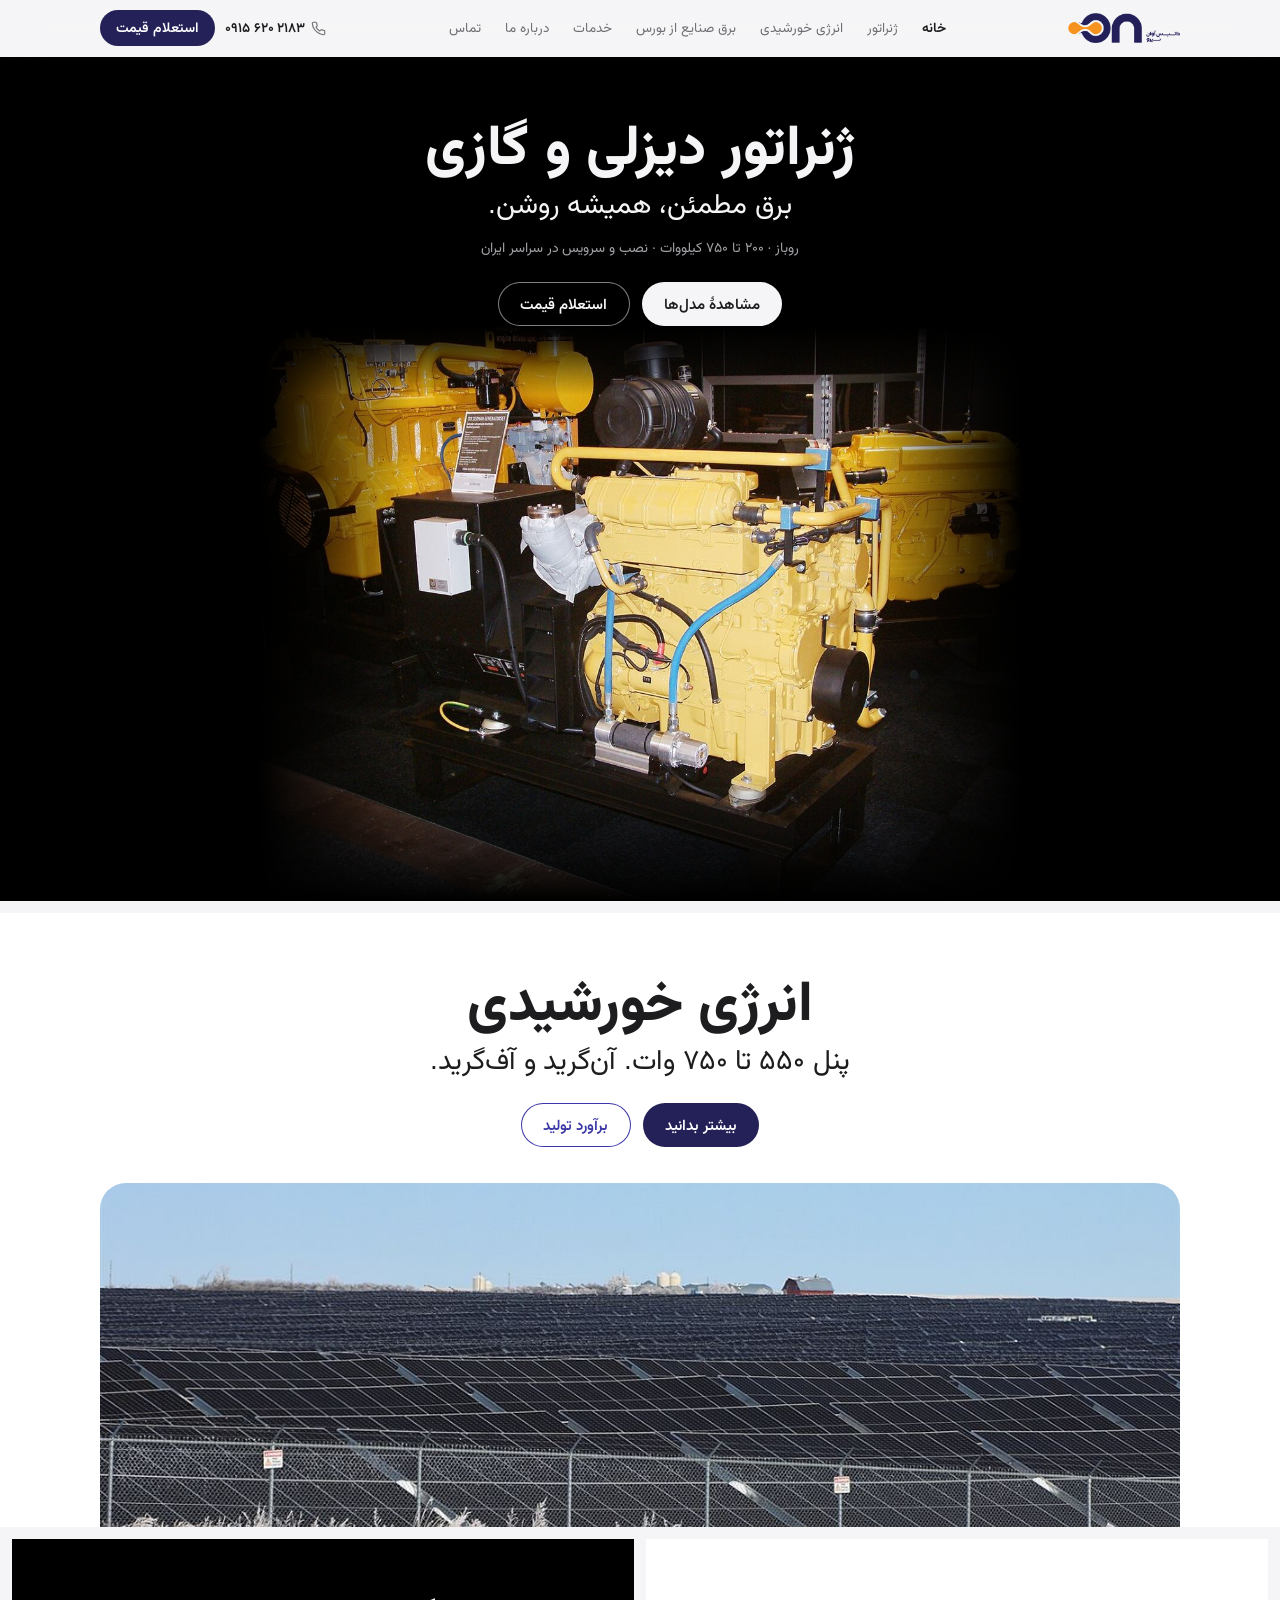
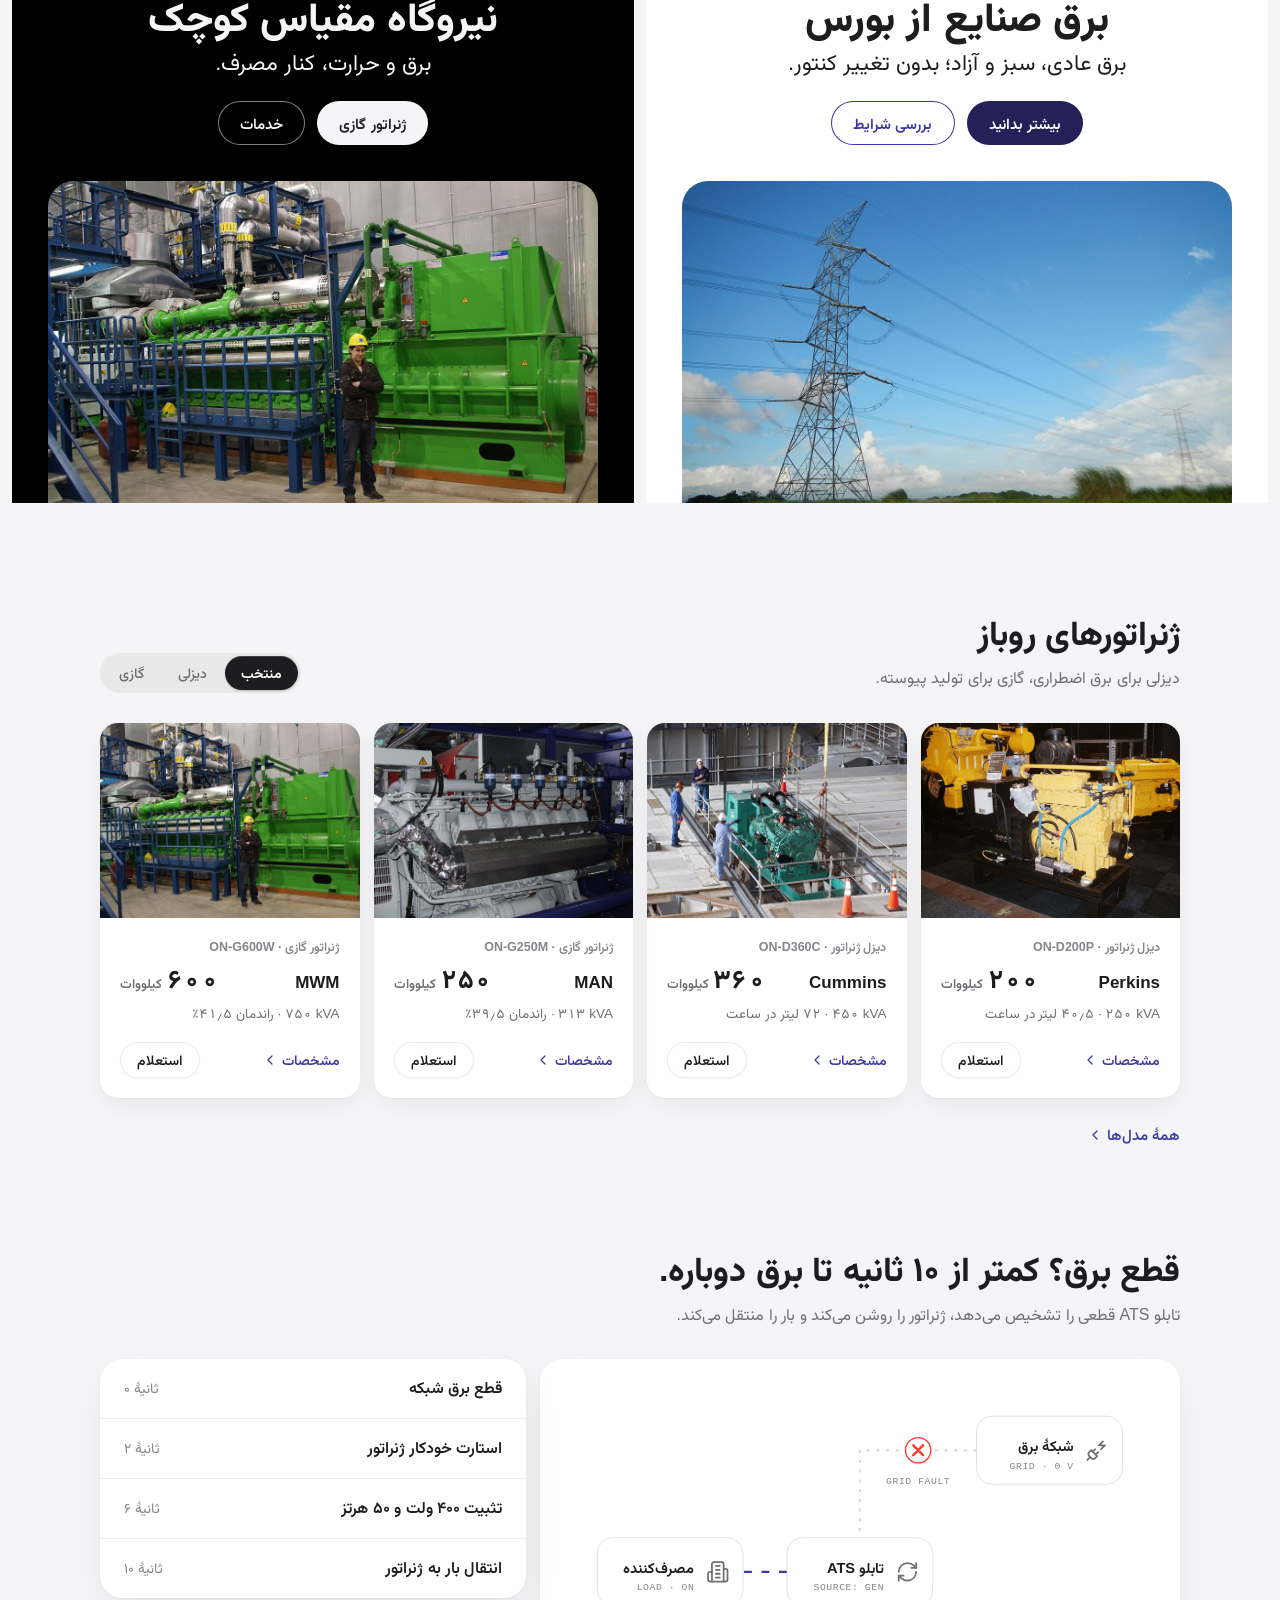
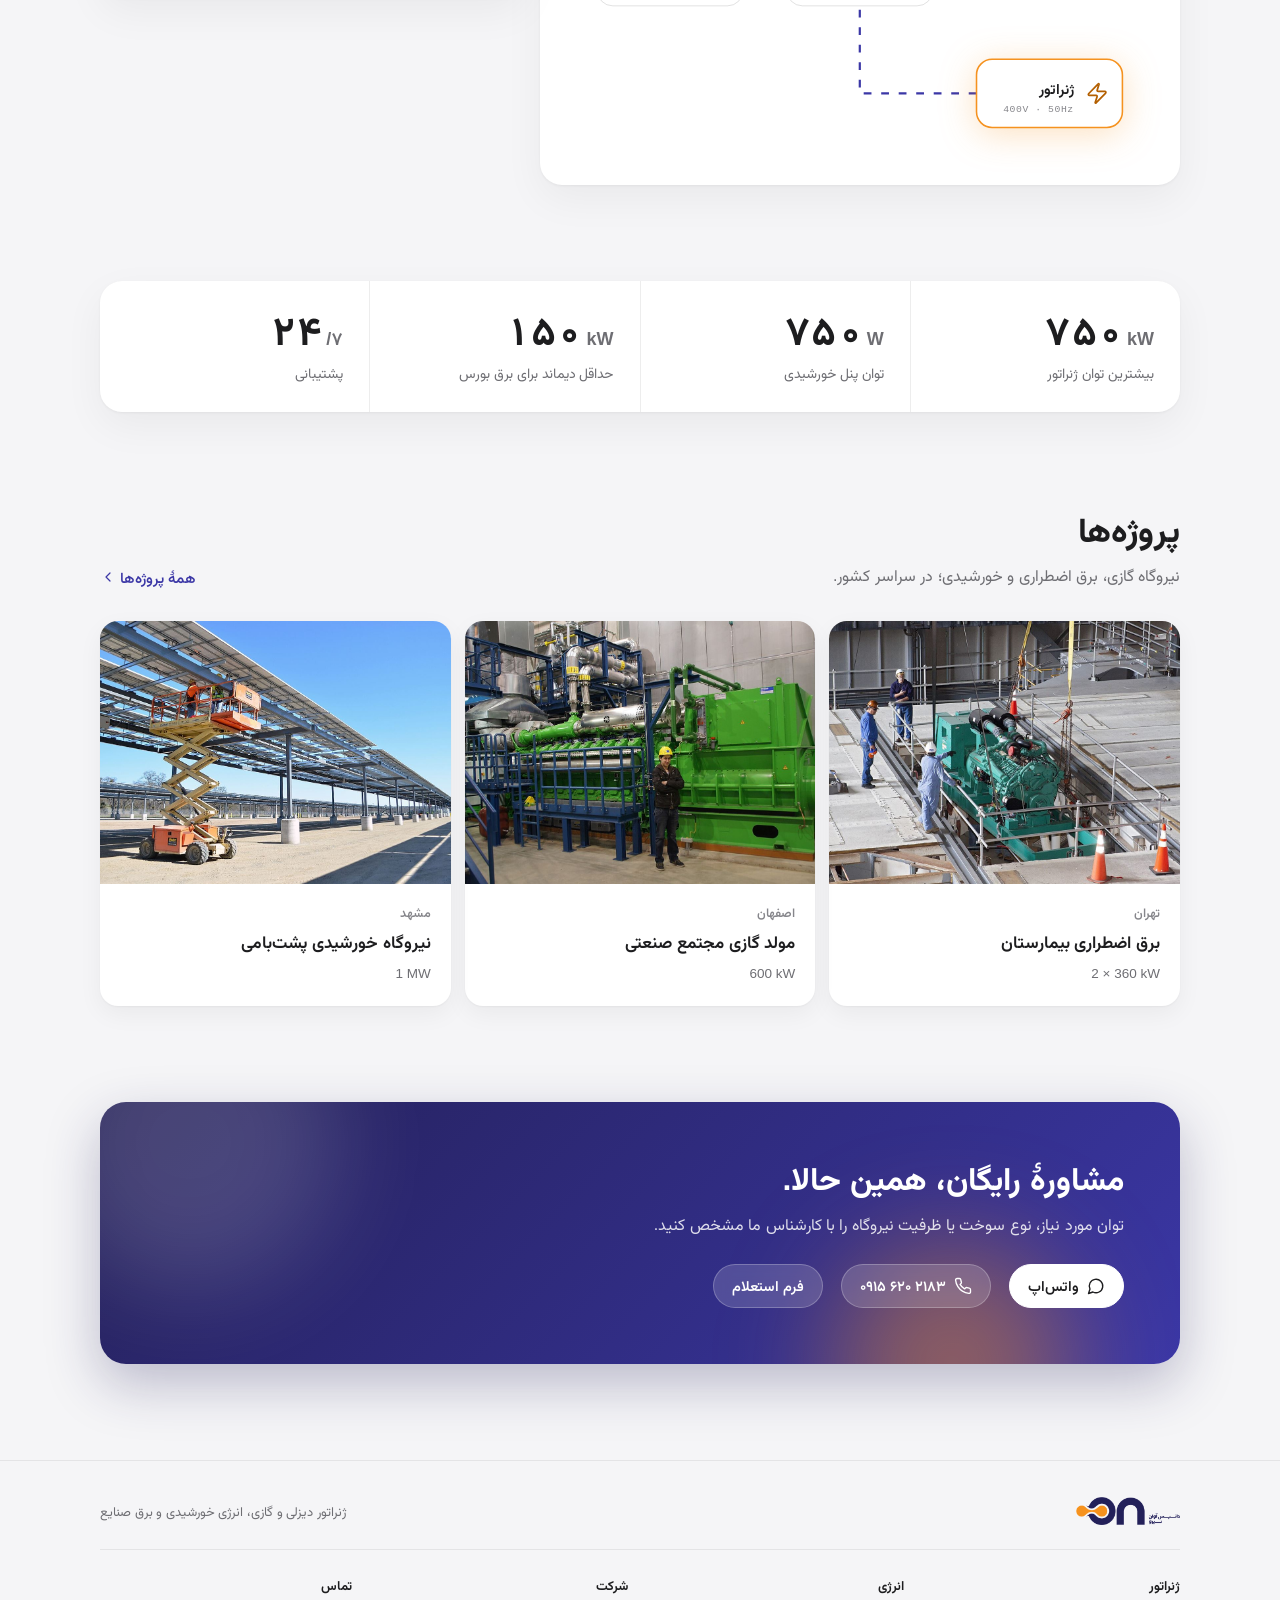
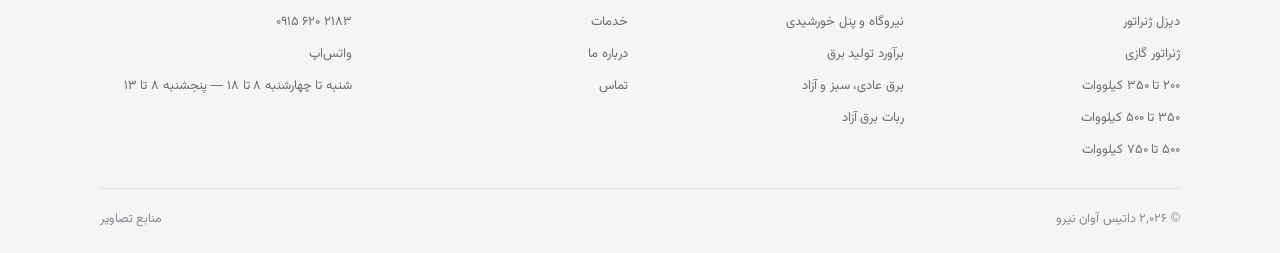
==== commit 01a7c6b1: "Turn the home page top into full-screen, one-message tiles The first tile fills the viewport with he" ====
--- a/site/index.html
+++ b/site/index.html
@@ -10,63 +10,66 @@
   <link rel="apple-touch-icon" href="assets/img/logo/icon-180.png">
   <link rel="preload" href="assets/fonts/Vazirmatn-wght.woff2" as="font" type="font/woff2" crossorigin>
   <link rel="stylesheet" href="assets/css/style.css">
-  <link rel="preload" href="assets/img/gas-1.jpg" as="image">
+  <link rel="preload" href="assets/img/open-1.jpg" as="image">
 </head>
 <body data-page="home">
   <a class="skip-link" href="#main">پرش به محتوای اصلی</a>
   <div id="site-header"></div>
 
   <main id="main">
-    <section class="wrap hero">
-      <span class="eyebrow">تأمین، نصب و نگهداری در سراسر ایران</span>
-      <h1>برق مطمئن، همیشه روشن.</h1>
-      <p class="lede">ژنراتور دیزلی و گازی ۲۰۰ تا ۷۵۰ کیلووات، نیروگاه خورشیدی و تأمین برق صنایع از بورس انرژی.</p>
-      <div class="actions">
-        <a class="btn" href="products.html">مشاهدهٔ ژنراتورها</a>
-        <a class="link" href="contact.html#quote">مشاورهٔ رایگان<svg class="icon" aria-hidden="true"><use href="#i-chevron-left"></use></svg></a>
+    <div class="tiles">
+      <section class="tile tile--dark tile--hero" aria-labelledby="t-gen">
+        <div class="tile__copy">
+          <h1 id="t-gen">ژنراتور دیزلی و گازی</h1>
+          <p class="tile__sub">برق مطمئن، همیشه روشن.</p>
+          <p class="tile__note">روباز · ۲۰۰ تا ۷۵۰ کیلووات · نصب و سرویس در سراسر ایران</p>
+          <div class="tile__actions">
+            <a class="btn" href="products.html">مشاهدهٔ مدل‌ها</a>
+            <a class="btn btn--line" href="contact.html#quote">استعلام قیمت</a>
+          </div>
+        </div>
+        <div class="tile__media tile__media--float">
+          <img src="assets/img/open-1.jpg" alt="ژنراتور دیزلی روباز" width="1200" height="902" fetchpriority="high">
+        </div>
+      </section>
+
+      <section class="tile" aria-labelledby="t-sol">
+        <div class="tile__copy">
+          <h2 id="t-sol">انرژی خورشیدی</h2>
+          <p class="tile__sub">پنل ۵۵۰ تا ۷۵۰ وات. آن‌گرید و آف‌گرید.</p>
+          <div class="tile__actions">
+            <a class="btn" href="solar.html">بیشتر بدانید</a>
+            <a class="btn btn--line" href="solar.html#calc">برآورد تولید</a>
+          </div>
+        </div>
+        <div class="tile__media tile__media--low"><img src="assets/img/solar-farm-2.jpg" alt="نیروگاه خورشیدی" loading="lazy" width="1200" height="800"></div>
+      </section>
+
+      <div class="tiles__grid">
+        <section class="tile tile--half" aria-labelledby="t-en">
+          <div class="tile__copy">
+            <h2 id="t-en">برق صنایع از بورس</h2>
+            <p class="tile__sub">برق عادی، سبز و آزاد؛ بدون تغییر کنتور.</p>
+            <div class="tile__actions">
+              <a class="btn" href="energy.html">بیشتر بدانید</a>
+              <a class="btn btn--line" href="energy.html#check">بررسی شرایط</a>
+            </div>
+          </div>
+          <div class="tile__media"><img src="assets/img/grid-lines.jpg" alt="خطوط انتقال برق" loading="lazy" width="1200" height="900"></div>
+        </section>
+        <section class="tile tile--half tile--dark" aria-labelledby="t-dg">
+          <div class="tile__copy">
+            <h2 id="t-dg">نیروگاه مقیاس کوچک</h2>
+            <p class="tile__sub">برق و حرارت، کنار مصرف.</p>
+            <div class="tile__actions">
+              <a class="btn" href="products.html#fuel-gas">ژنراتور گازی</a>
+              <a class="btn btn--line" href="services.html">خدمات</a>
+            </div>
+          </div>
+          <div class="tile__media"><img src="assets/img/gas-1.jpg" alt="ژنراتور گازی صنعتی در موتورخانه" loading="lazy" width="1200" height="799"></div>
+        </section>
       </div>
-    </section>
-    <div class="wrap">
-      <figure class="hero-media" style="margin:0;">
-        <img src="assets/img/gas-1.jpg" alt="ژنراتور گازی صنعتی در موتورخانه" width="1200" height="799" fetchpriority="high">
-        <figcaption class="hero-media__label">ژنراتور گازی · ۶۰۰ کیلووات</figcaption>
-      </figure>
     </div>
-
-    <section class="sec">
-      <div class="wrap">
-        <div class="head"><div><h2>سه راه برای برق مطمئن</h2><p>برق پشتیبان، تولید از خورشید، یا خرید برق ارزان‌تر از بورس؛ هر سه از یک تیم.</p></div></div>
-        <div class="grid grid--3">
-          <article class="card">
-            <div class="card__media card__media--wide"><img src="assets/img/open-1.jpg" alt="ژنراتور روباز" loading="lazy" width="1200" height="902"></div>
-            <div class="card__body">
-              <span class="card__kicker">۲۰۰ تا ۷۵۰ کیلووات</span>
-              <h3 class="card__title"><a href="products.html">ژنراتور دیزلی و گازی</a></h3>
-              <p class="card__text">تأمین، نصب، تابلو ATS و سرویس دوره‌ای.</p>
-              <div class="card__foot"><span class="link">بیشتر<svg class="icon" aria-hidden="true"><use href="#i-chevron-left"></use></svg></span></div>
-            </div>
-          </article>
-          <article class="card">
-            <div class="card__media card__media--wide"><img src="assets/img/solar-industrial.jpg" alt="نیروگاه خورشیدی صنعتی" loading="lazy" width="1200" height="793"></div>
-            <div class="card__body">
-              <span class="card__kicker">پنل ۵۵۰ تا ۷۵۰ وات</span>
-              <h3 class="card__title"><a href="solar.html">انرژی خورشیدی</a></h3>
-              <p class="card__text">نیروگاه آن‌گرید و آف‌گرید، از سقف تا زمین.</p>
-              <div class="card__foot"><span class="link">بیشتر<svg class="icon" aria-hidden="true"><use href="#i-chevron-left"></use></svg></span></div>
-            </div>
-          </article>
-          <article class="card">
-            <div class="card__media card__media--wide"><img src="assets/img/grid-lines.jpg" alt="خطوط انتقال برق" loading="lazy" width="1200" height="900"></div>
-            <div class="card__body">
-              <span class="card__kicker">دیماند ۱۵۰ کیلووات به بالا</span>
-              <h3 class="card__title"><a href="energy.html">برق صنایع از بورس</a></h3>
-              <p class="card__text">برق عادی، سبز و آزاد، بدون تغییر کنتور.</p>
-              <div class="card__foot"><span class="link">بیشتر<svg class="icon" aria-hidden="true"><use href="#i-chevron-left"></use></svg></span></div>
-            </div>
-          </article>
-        </div>
-      </div>
-    </section>
 
     <section class="sec">
       <div class="wrap">
--- a/site/assets/css/style.css
+++ b/site/assets/css/style.css
@@ -128,6 +128,8 @@
 .btn:active { transform: scale(.98); }
 .btn--secondary { background: rgba(255,255,255,.85); color: var(--text); border: 1px solid rgba(0,0,0,.08); box-shadow: 0 1px 2px rgba(0,0,0,.05); font-weight: 550; padding: 0 19px; }
 .btn--secondary:hover { background: #fff; }
+.btn--line { background: transparent; color: var(--accent-link); box-shadow: inset 0 0 0 1px currentColor; }
+.btn--line:hover { background: rgba(59,55,166,.06); }
 .btn--sm { min-height: 36px; padding: 0 16px; font-size: 14px; }
 .btn--block { width: 100%; }
 .btn[disabled] { opacity: .5; cursor: not-allowed; }
@@ -230,6 +232,44 @@
   background: rgba(255,255,255,.72); backdrop-filter: saturate(180%) blur(16px); -webkit-backdrop-filter: saturate(180%) blur(16px);
 }
 @media (max-width: 680px) { .hero-media { aspect-ratio: 4 / 3; } }
+
+/* ---------- home tiles: one complete message per tile, the first one fills the screen ---------- */
+.tiles { display: grid; gap: 12px; padding-bottom: 12px; }
+.tile { position: relative; overflow: hidden; display: flex; flex-direction: column; align-items: center; text-align: center; height: clamp(540px, 48vw, 720px); background: var(--surface); color: var(--text); }
+.tile__copy { flex: none; display: grid; justify-items: center; padding: clamp(36px, 6vh, 60px) var(--pad-x) 0; }
+.tile h1, .tile h2 { font-size: clamp(34px, 5vw, 56px); line-height: 1.2; font-weight: 800; }
+.tile__sub { margin-top: 6px; font-size: clamp(19px, 2.4vw, 28px); line-height: 1.45; color: var(--text); }
+.tile__note { margin-top: 10px; font-size: 14px; color: var(--text-2); }
+.tile__actions { display: flex; flex-wrap: wrap; justify-content: center; gap: 12px; margin-top: 22px; }
+.tile__media { flex: 1 1 auto; min-height: 0; width: 100%; max-width: calc(var(--max-grid) + 2 * var(--pad-x)); padding: clamp(24px, 4vh, 40px) var(--pad-x) 0; display: flex; justify-content: center; }
+.tile__media img { width: 100%; height: 100%; max-width: none; object-fit: cover; border-radius: var(--r-hero) var(--r-hero) 0 0; }
+
+.tile--hero { height: calc(100vh - var(--nav-h)); height: max(560px, min(calc(100svh - var(--nav-h)), 980px)); }
+.tile__media--float { padding-top: 0; }
+.tile__media--float img {
+  width: auto; max-width: 100%; aspect-ratio: 1200 / 902; border-radius: 0;
+  --fade-x: linear-gradient(to right, transparent, #000 20%, #000 80%, transparent);
+  --fade-y: linear-gradient(to bottom, transparent, #000 12%, #000 78%, transparent);
+  -webkit-mask-image: var(--fade-x), var(--fade-y); -webkit-mask-composite: source-in;
+  mask-image: var(--fade-x), var(--fade-y); mask-composite: intersect;
+}
+.tile__media--low img { object-position: 50% 85%; }
+@media (max-width: 1099px) { .tile--hero { padding-bottom: calc(68px + env(safe-area-inset-bottom, 0px)); } }
+
+.tile--dark { background: #000; color: #f5f5f7; }
+.tile--dark h1, .tile--dark h2, .tile--dark .tile__sub { color: #f5f5f7; }
+.tile--dark .tile__note { color: #a1a1a6; }
+.tile--dark .btn { background: #f5f5f7; color: #1d1d1f; }
+.tile--dark .btn:hover { background: #fff; }
+.tile--dark .btn--line { background: transparent; color: #f5f5f7; box-shadow: inset 0 0 0 1px rgba(255,255,255,.5); }
+.tile--dark .btn--line:hover { background: rgba(255,255,255,.08); }
+
+.tiles__grid { display: grid; gap: 12px; }
+@media (min-width: 900px) { .tiles__grid { grid-template-columns: 1fr 1fr; padding-inline: 12px; } }
+.tile--half { height: clamp(520px, 44vw, 640px); }
+.tile--half h2 { font-size: clamp(30px, 3.6vw, 40px); }
+.tile--half .tile__sub { font-size: clamp(18px, 1.9vw, 22px); }
+.tile--half .tile__media { padding-inline: clamp(20px, 3vw, 36px); }
 
 .page-hero { padding-block: clamp(36px, 6vw, 72px) clamp(20px, 3vw, 32px); }
 .page-hero h1 { font-size: clamp(30px, 5vw, 48px); margin-top: 10px; }
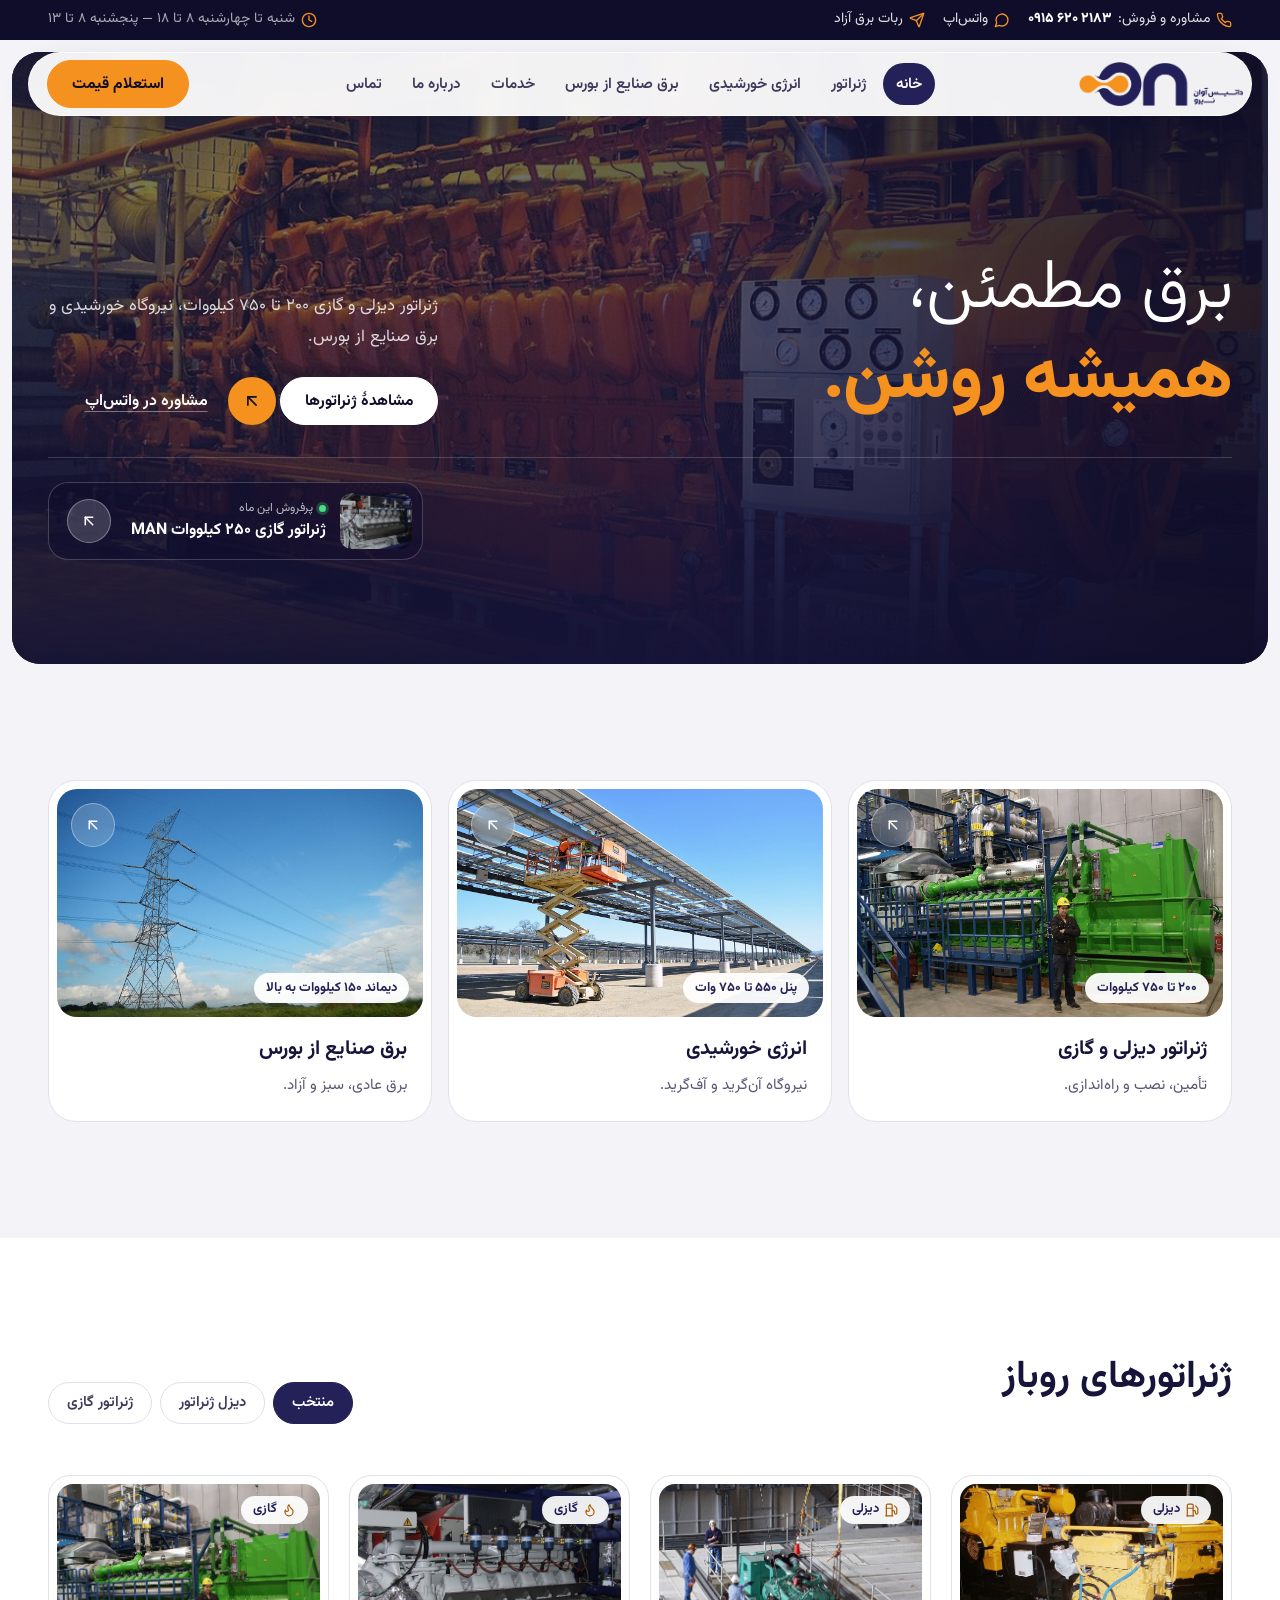
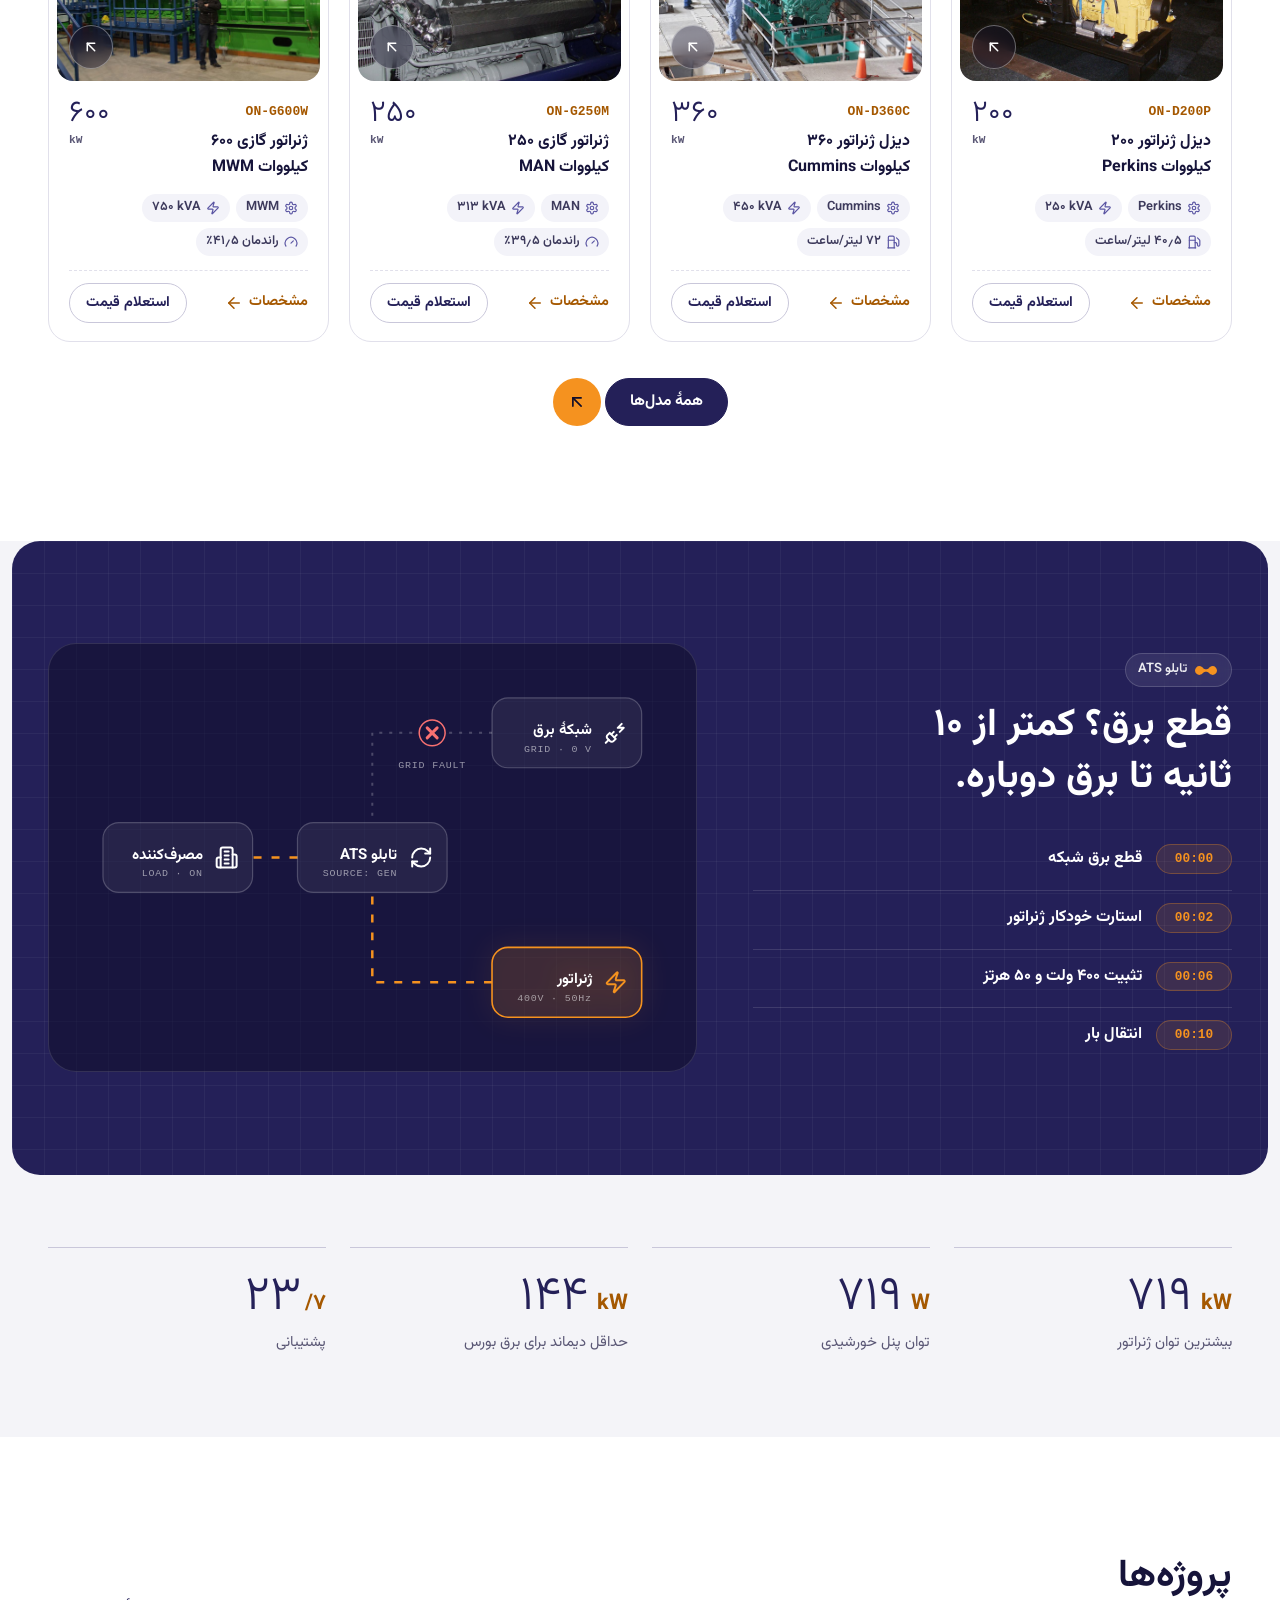
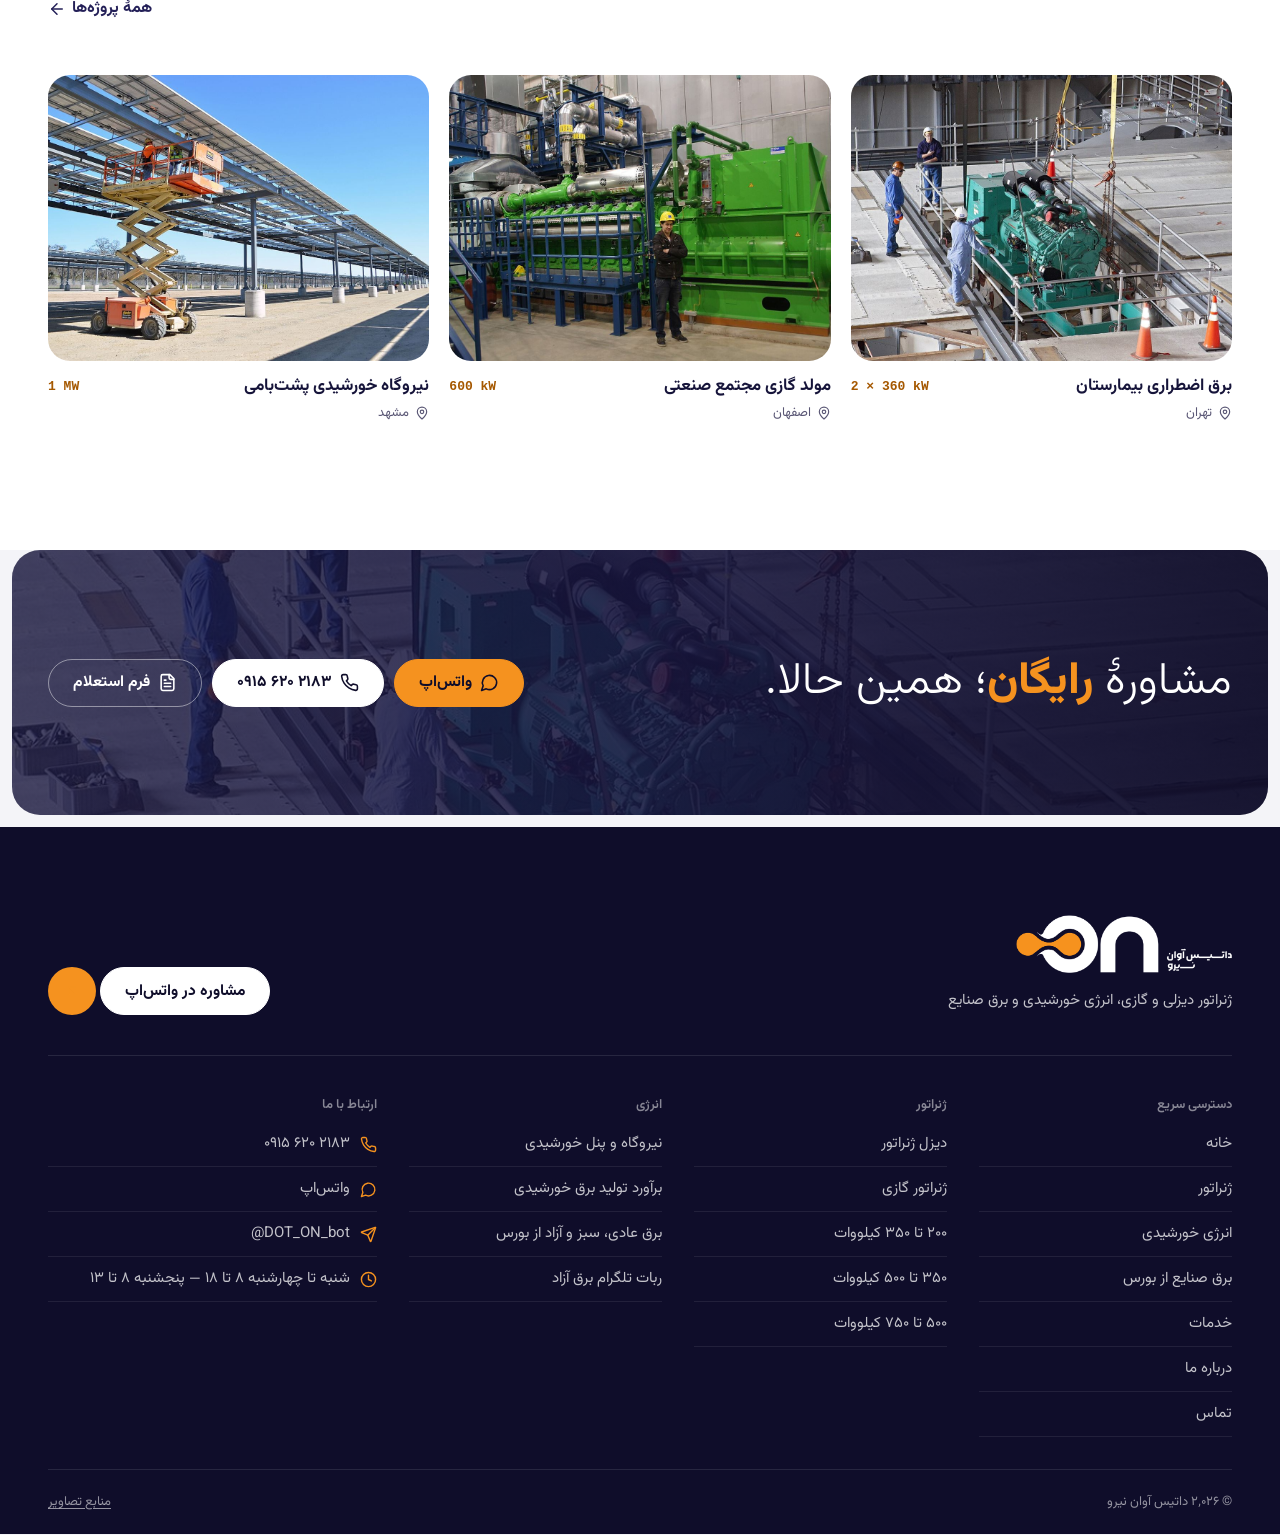
==== commit 45c5db90: "Restore the site to the pre-Apple-style design (dd009de) Reverts 01a7c6b and 57ee290. Both commits s" ====
--- a/site/index.html
+++ b/site/index.html
@@ -5,132 +5,128 @@
   <meta name="viewport" content="width=device-width, initial-scale=1, viewport-fit=cover">
   <title>داتیس آوان نیرو | ژنراتور دیزلی و گازی، انرژی خورشیدی و برق صنایع</title>
   <meta name="description" content="داتیس آوان نیرو؛ تأمین و راه‌اندازی ژنراتور دیزلی و گازی ۲۰۰ تا ۷۵۰ کیلووات، پنل و نیروگاه خورشیدی، و تأمین برق عادی، سبز و آزاد از بورس برای صنایع.">
-  <meta name="theme-color" content="#f5f5f7">
+  <meta name="theme-color" content="#242058">
   <link rel="icon" type="image/png" sizes="64x64" href="assets/img/logo/icon-64.png">
   <link rel="apple-touch-icon" href="assets/img/logo/icon-180.png">
   <link rel="preload" href="assets/fonts/Vazirmatn-wght.woff2" as="font" type="font/woff2" crossorigin>
+  <link rel="preload" href="assets/img/hero.jpg" as="image">
   <link rel="stylesheet" href="assets/css/style.css">
-  <link rel="preload" href="assets/img/open-1.jpg" as="image">
 </head>
 <body data-page="home">
   <a class="skip-link" href="#main">پرش به محتوای اصلی</a>
   <div id="site-header"></div>
 
   <main id="main">
-    <div class="tiles">
-      <section class="tile tile--dark tile--hero" aria-labelledby="t-gen">
-        <div class="tile__copy">
-          <h1 id="t-gen">ژنراتور دیزلی و گازی</h1>
-          <p class="tile__sub">برق مطمئن، همیشه روشن.</p>
-          <p class="tile__note">روباز · ۲۰۰ تا ۷۵۰ کیلووات · نصب و سرویس در سراسر ایران</p>
-          <div class="tile__actions">
-            <a class="btn" href="products.html">مشاهدهٔ مدل‌ها</a>
-            <a class="btn btn--line" href="contact.html#quote">استعلام قیمت</a>
+    <!-- Hero -->
+    <section class="hero frame on-dark">
+      <div class="hero__bg"><img src="assets/img/hero.jpg" alt="" width="1200" height="900" fetchpriority="high"></div>
+      <div class="container hero__inner">
+        <div class="hero__top">
+          <h1 class="rise">برق مطمئن،<br><b>همیشه روشن.</b></h1>
+          <div class="hero__aside rise rise-2">
+            <p>ژنراتور دیزلی و گازی ۲۰۰ تا ۷۵۰ کیلووات، نیروگاه خورشیدی و برق صنایع از بورس.</p>
+            <div class="hero__actions">
+              <a class="cta-pair" href="products.html"><span class="btn btn--white">مشاهدهٔ ژنراتورها</span><span class="cta-pair__arrow"><svg class="icon" aria-hidden="true"><use href="#i-arrow-left"></use></svg></span></a>
+              <a class="text-link" data-site="whatsapp" href="#">مشاوره در واتس‌اپ</a>
+            </div>
           </div>
         </div>
-        <div class="tile__media tile__media--float">
-          <img src="assets/img/open-1.jpg" alt="ژنراتور دیزلی روباز" width="1200" height="902" fetchpriority="high">
-        </div>
-      </section>
-
-      <section class="tile" aria-labelledby="t-sol">
-        <div class="tile__copy">
-          <h2 id="t-sol">انرژی خورشیدی</h2>
-          <p class="tile__sub">پنل ۵۵۰ تا ۷۵۰ وات. آن‌گرید و آف‌گرید.</p>
-          <div class="tile__actions">
-            <a class="btn" href="solar.html">بیشتر بدانید</a>
-            <a class="btn btn--line" href="solar.html#calc">برآورد تولید</a>
-          </div>
-        </div>
-        <div class="tile__media tile__media--low"><img src="assets/img/solar-farm-2.jpg" alt="نیروگاه خورشیدی" loading="lazy" width="1200" height="800"></div>
-      </section>
-
-      <div class="tiles__grid">
-        <section class="tile tile--half" aria-labelledby="t-en">
-          <div class="tile__copy">
-            <h2 id="t-en">برق صنایع از بورس</h2>
-            <p class="tile__sub">برق عادی، سبز و آزاد؛ بدون تغییر کنتور.</p>
-            <div class="tile__actions">
-              <a class="btn" href="energy.html">بیشتر بدانید</a>
-              <a class="btn btn--line" href="energy.html#check">بررسی شرایط</a>
-            </div>
-          </div>
-          <div class="tile__media"><img src="assets/img/grid-lines.jpg" alt="خطوط انتقال برق" loading="lazy" width="1200" height="900"></div>
-        </section>
-        <section class="tile tile--half tile--dark" aria-labelledby="t-dg">
-          <div class="tile__copy">
-            <h2 id="t-dg">نیروگاه مقیاس کوچک</h2>
-            <p class="tile__sub">برق و حرارت، کنار مصرف.</p>
-            <div class="tile__actions">
-              <a class="btn" href="products.html#fuel-gas">ژنراتور گازی</a>
-              <a class="btn btn--line" href="services.html">خدمات</a>
-            </div>
-          </div>
-          <div class="tile__media"><img src="assets/img/gas-1.jpg" alt="ژنراتور گازی صنعتی در موتورخانه" loading="lazy" width="1200" height="799"></div>
-        </section>
-      </div>
-    </div>
-
-    <section class="sec">
-      <div class="wrap">
-        <div class="head">
-          <div><h2>ژنراتورهای روباز</h2><p>دیزلی برای برق اضطراری، گازی برای تولید پیوسته.</p></div>
-          <div class="seg" id="featured-tabs" role="group" aria-label="نوع سوخت"></div>
-        </div>
-        <div class="grid grid--4" id="featured" aria-live="polite"></div>
-        <div style="margin-top:22px;"><a class="link" href="products.html">همهٔ مدل‌ها<svg class="icon" aria-hidden="true"><use href="#i-chevron-left"></use></svg></a></div>
-      </div>
-    </section>
-
-    <section class="sec">
-      <div class="wrap">
-        <div class="head"><div><h2>قطع برق؟ کمتر از ۱۰ ثانیه تا برق دوباره.</h2><p>تابلو ATS قطعی را تشخیص می‌دهد، ژنراتور را روشن می‌کند و بار را منتقل می‌کند.</p></div></div>
-        <div class="flow">
-          <figure class="panel diagram" style="margin:0;">
-            <svg viewBox="0 0 600 380" role="img" aria-labelledby="dg-t">
-              <title id="dg-t">نمودار تابلو ATS: برق شبکه قطع است، ژنراتور روشن است و بار از طریق ATS به ژنراتور منتقل شده است.</title>
-              <path class="d-wire d-wire--dead" d="M420 65 H300 V155"/>
-              <path class="d-wire d-wire--live" d="M420 315 H300 V225"/>
-              <path class="d-wire d-wire--live" d="M225 190 H180"/>
-              <g transform="translate(360 65)"><circle class="d-cut-bg" r="13"/><path class="d-cut" d="M-5 -5 L5 5 M5 -5 L-5 5"/></g>
-              <text class="d-sub" x="360" y="100" text-anchor="middle" direction="ltr">GRID FAULT</text>
-              <g class="d-node" transform="translate(420 30)"><rect width="150" height="70" rx="16"/><use href="#i-plug-zap" x="112" y="23" width="24" height="24" class="d-ic"/><text class="d-title" x="100" y="36" direction="rtl" text-anchor="start">شبکهٔ برق</text><text class="d-sub" x="100" y="54" text-anchor="end" direction="ltr">GRID · 0 V</text></g>
-              <g class="d-node" transform="translate(225 155)"><rect width="150" height="70" rx="16"/><use href="#i-refresh-cw" x="112" y="23" width="24" height="24" class="d-ic"/><text class="d-title" x="100" y="36" direction="rtl" text-anchor="start">تابلو ATS</text><text class="d-sub" x="100" y="54" text-anchor="end" direction="ltr">SOURCE: GEN</text></g>
-              <g class="d-node d-node--gen" transform="translate(420 280)"><rect width="150" height="70" rx="16"/><use href="#i-zap" x="112" y="23" width="24" height="24" class="d-ic"/><text class="d-title" x="100" y="36" direction="rtl" text-anchor="start">ژنراتور</text><text class="d-sub" x="100" y="54" text-anchor="end" direction="ltr">400V · 50Hz</text></g>
-              <g class="d-node" transform="translate(30 155)"><rect width="150" height="70" rx="16"/><use href="#i-building-2" x="112" y="23" width="24" height="24" class="d-ic"/><text class="d-title" x="100" y="36" direction="rtl" text-anchor="start">مصرف‌کننده</text><text class="d-sub" x="100" y="54" text-anchor="end" direction="ltr">LOAD · ON</text></g>
-            </svg>
-          </figure>
-          <div class="panel">
-            <div class="row"><span class="row__main row__title">قطع برق شبکه</span><span class="row__end">ثانیهٔ ۰</span></div>
-            <div class="row"><span class="row__main row__title">استارت خودکار ژنراتور</span><span class="row__end">ثانیهٔ ۲</span></div>
-            <div class="row"><span class="row__main row__title">تثبیت ۴۰۰ ولت و ۵۰ هرتز</span><span class="row__end">ثانیهٔ ۶</span></div>
-            <div class="row"><span class="row__main row__title">انتقال بار به ژنراتور</span><span class="row__end">ثانیهٔ ۱۰</span></div>
-          </div>
+        <div class="hero__bottom rise rise-3">
+          <span></span>
+          <a class="spotlight" id="spotlight" href="products.html" aria-label="پرفروش این ماه"></a>
         </div>
       </div>
     </section>
 
-    <section class="sec">
-      <div class="wrap"><div class="panel"><div class="cells" id="stats" aria-label="در یک نگاه"></div></div></div>
-    </section>
-
-    <section class="sec">
-      <div class="wrap">
-        <div class="head"><div><h2>پروژه‌ها</h2><p>نیروگاه گازی، برق اضطراری و خورشیدی؛ در سراسر کشور.</p></div><a class="link" href="about.html#projects-sec">همهٔ پروژه‌ها<svg class="icon" aria-hidden="true"><use href="#i-chevron-left"></use></svg></a></div>
-        <div class="grid grid--3" id="projects"></div>
+    <!-- Three business lines -->
+    <section class="section">
+      <div class="container">
+        <div class="solutions">
+          <a class="sol sol--link reveal" href="products.html">
+            <div class="sol__media"><img src="assets/img/gas-1.jpg" alt="ژنراتور گازی" loading="lazy" width="1200" height="799"><span class="sol__tag">۲۰۰ تا ۷۵۰ کیلووات</span><span class="bubble" aria-hidden="true"><svg class="icon"><use href="#i-arrow-left"></use></svg></span></div>
+            <div class="sol__body"><h3>ژنراتور دیزلی و گازی</h3><p>تأمین، نصب و راه‌اندازی.</p></div>
+          </a>
+          <a class="sol sol--link reveal" href="solar.html">
+            <div class="sol__media"><img src="assets/img/solar-industrial.jpg" alt="نیروگاه خورشیدی صنعتی" loading="lazy" width="1200" height="793"><span class="sol__tag">پنل ۵۵۰ تا ۷۵۰ وات</span><span class="bubble" aria-hidden="true"><svg class="icon"><use href="#i-arrow-left"></use></svg></span></div>
+            <div class="sol__body"><h3>انرژی خورشیدی</h3><p>نیروگاه آن‌گرید و آف‌گرید.</p></div>
+          </a>
+          <a class="sol sol--link reveal" href="energy.html">
+            <div class="sol__media"><img src="assets/img/grid-lines.jpg" alt="خطوط انتقال برق" loading="lazy" width="1200" height="900"><span class="sol__tag">دیماند ۱۵۰ کیلووات به بالا</span><span class="bubble" aria-hidden="true"><svg class="icon"><use href="#i-arrow-left"></use></svg></span></div>
+            <div class="sol__body"><h3>برق صنایع از بورس</h3><p>برق عادی، سبز و آزاد.</p></div>
+          </a>
+        </div>
       </div>
     </section>
 
-    <section class="sec">
-      <div class="wrap">
-        <div class="cta-block">
-          <h2>مشاورهٔ رایگان، همین حالا.</h2>
-          <p>توان مورد نیاز، نوع سوخت یا ظرفیت نیروگاه را با کارشناس ما مشخص کنید.</p>
-          <div class="actions">
-            <a class="glass-btn glass-btn--solid" data-site="whatsapp" href="#"><svg class="icon" aria-hidden="true"><use href="#i-message-circle"></use></svg>واتس‌اپ</a>
-            <a class="glass-btn" href="tel:+989156202183"><svg class="icon" aria-hidden="true"><use href="#i-phone"></use></svg><span data-site="phone"></span></a>
-            <a class="glass-btn" href="contact.html#quote">فرم استعلام</a>
-          </div>
+    <!-- Generators -->
+    <section class="section section--white">
+      <div class="container">
+        <div class="sec-head">
+          <div class="sec-head__text"><h2>ژنراتورهای روباز</h2></div>
+          <div class="pills" id="featured-tabs" role="group" aria-label="نوع سوخت"></div>
+        </div>
+        <div class="grid-products grid-products--4" id="featured" aria-live="polite"></div>
+        <div style="text-align:center; margin-top: 36px;">
+          <a class="cta-pair" href="products.html"><span class="btn">همهٔ مدل‌ها</span><span class="cta-pair__arrow"><svg class="icon" aria-hidden="true"><use href="#i-arrow-left"></use></svg></span></a>
+        </div>
+      </div>
+    </section>
+
+    <!-- ATS flow -->
+    <section class="flow frame blueprint on-dark" aria-labelledby="flow-title">
+      <div class="container">
+        <div>
+          <span class="eyebrow">تابلو ATS</span>
+          <h2 id="flow-title">قطع برق؟ کمتر از ۱۰ ثانیه تا برق دوباره.</h2>
+          <ol class="timeline">
+            <li><time>00:00</time><div><b>قطع برق شبکه</b></div></li>
+            <li><time>00:02</time><div><b>استارت خودکار ژنراتور</b></div></li>
+            <li><time>00:06</time><div><b>تثبیت ۴۰۰ ولت و ۵۰ هرتز</b></div></li>
+            <li><time>00:10</time><div><b>انتقال بار</b></div></li>
+          </ol>
+        </div>
+        <figure class="diagram" style="margin:0;">
+          <svg viewBox="0 0 600 380" role="img" aria-labelledby="dg-t">
+            <title id="dg-t">نمودار تابلو ATS: برق شبکه قطع است، ژنراتور روشن است و بار از طریق ATS به ژنراتور منتقل شده است.</title>
+            <path class="d-wire d-wire--dead" d="M420 65 H300 V155"/>
+            <path class="d-wire d-wire--live" d="M420 315 H300 V225"/>
+            <path class="d-wire d-wire--live" d="M225 190 H180"/>
+            <g transform="translate(360 65)"><circle class="d-cut-bg" r="13"/><path class="d-cut" d="M-5 -5 L5 5 M5 -5 L-5 5"/></g>
+            <text class="d-sub" x="360" y="100" text-anchor="middle" direction="ltr">GRID FAULT</text>
+            <g class="d-node" transform="translate(420 30)"><rect width="150" height="70" rx="16"/><use href="#i-plug-zap" x="112" y="23" width="24" height="24" class="d-ic"/><text class="d-title" x="100" y="36" direction="rtl" text-anchor="start">شبکهٔ برق</text><text class="d-sub" x="100" y="54" text-anchor="end" direction="ltr">GRID · 0 V</text></g>
+            <g class="d-node" transform="translate(225 155)"><rect width="150" height="70" rx="16"/><use href="#i-refresh-cw" x="112" y="23" width="24" height="24" class="d-ic"/><text class="d-title" x="100" y="36" direction="rtl" text-anchor="start">تابلو ATS</text><text class="d-sub" x="100" y="54" text-anchor="end" direction="ltr">SOURCE: GEN</text></g>
+            <g class="d-node d-node--gen" transform="translate(420 280)"><rect width="150" height="70" rx="16"/><use href="#i-zap" x="112" y="23" width="24" height="24" class="d-ic"/><text class="d-title" x="100" y="36" direction="rtl" text-anchor="start">ژنراتور</text><text class="d-sub" x="100" y="54" text-anchor="end" direction="ltr">400V · 50Hz</text></g>
+            <g class="d-node" transform="translate(30 155)"><rect width="150" height="70" rx="16"/><use href="#i-building-2" x="112" y="23" width="24" height="24" class="d-ic"/><text class="d-title" x="100" y="36" direction="rtl" text-anchor="start">مصرف‌کننده</text><text class="d-sub" x="100" y="54" text-anchor="end" direction="ltr">LOAD · ON</text></g>
+          </svg>
+        </figure>
+      </div>
+    </section>
+
+    <!-- Stats -->
+    <section class="section section--tight">
+      <div class="container"><ul class="stats" id="stats" aria-label="در یک نگاه" style="margin-top:0;"></ul></div>
+    </section>
+
+    <!-- Projects -->
+    <section class="section section--white">
+      <div class="container">
+        <div class="sec-head">
+          <div class="sec-head__text"><h2>پروژه‌ها</h2></div>
+          <a class="link-arrow" href="about.html#projects-sec">همهٔ پروژه‌ها<svg class="icon" aria-hidden="true"><use href="#i-arrow-left"></use></svg></a>
+        </div>
+        <div class="projects" id="projects"></div>
+      </div>
+    </section>
+
+    <!-- Contact band -->
+    <section class="cta frame on-dark" id="quote">
+      <div class="cta__bg"><img src="assets/img/install-open.jpg" alt="" loading="lazy" width="1200" height="800"></div>
+      <div class="container contact-band">
+        <h2>مشاورهٔ <b>رایگان</b>؛ همین حالا.</h2>
+        <div class="actions">
+          <a class="btn btn--primary" data-site="whatsapp" href="#"><svg class="icon" aria-hidden="true"><use href="#i-message-circle"></use></svg>واتس‌اپ</a>
+          <a class="btn btn--white" href="tel:+989156202183"><svg class="icon" aria-hidden="true"><use href="#i-phone"></use></svg><span data-site="phone"></span></a>
+          <a class="btn btn--light" href="contact.html#quote"><svg class="icon" aria-hidden="true"><use href="#i-file-text"></use></svg>فرم استعلام</a>
         </div>
       </div>
     </section>
--- a/site/assets/css/style.css
+++ b/site/assets/css/style.css
@@ -1,9 +1,7 @@
 /* ==========================================================================
-   داتیس آوان نیرو — Apple-style system (light ground, unified white surfaces,
-   hairline dividers, glass only where layers overlap, one accent).
-   Tokens follow the apple-design skill; Persian adaptations:
-   - Persian glyphs from Vazirmatn (unicode-range), Latin/digits-in-Latin from the system face
-   - no letter-spacing on Persian headings (it breaks cursive joins); hierarchy via weight + size
+   داتیس آوان نیرو — Diesel Generator Catalog
+   Layout: inset rounded frames on a cool off-white ground, a floating pill
+   header, hairline-divided content, one animated ATS diagram as the bold moment.
    ========================================================================== */
 
 @font-face {
@@ -13,595 +11,985 @@
   font-weight: 100 900;
   font-style: normal;
   font-display: swap;
-  unicode-range: U+0600-06FF, U+0750-077F, U+08A0-08FF, U+200C-200F, U+FB50-FDFF, U+FE70-FEFF;
 }
 
 :root {
-  /* neutrals */
-  --bg: #f5f5f7;
+  /* Brand (from the logo) */
+  --navy-950: #0f0d2a;
+  --navy-900: #17153d;
+  --navy: #242058;
+  --navy-700: #332e78;
+  --navy-500: #5b56a3;
+  --navy-300: #9d99cc;
+  --navy-200: #cfcde6;
+  --navy-100: #e8e7f3;
+  --navy-50: #f3f3f9;
+  --orange: #f5921f;
+  --orange-600: #e07d0c;
+  --orange-text: #a55800;
+  --orange-100: #ffe3c2;
+  --orange-50: #fff4e6;
+
+  /* Pastel tints for the process cards */
+  --tint-1: #ffe9d1;
+  --tint-2: #e6e4f7;
+  --tint-3: #dcefe5;
+  --tint-4: #fbf0c4;
+
+  /* Neutrals (biased toward the navy) */
+  --bg: #f4f4f8;
   --surface: #ffffff;
-  --hover: #fbfbfd;
-  --text: #1d1d1f;
-  --text-body: #424245;
-  --text-2: #6e6e73;
-  --text-3: #86868b;
-  --text-4: #aeaeb2;
-  --faint: #d2d2d7;
-  --hairline: rgba(0, 0, 0, 0.07);
-  --track: #e8e8ed;
-
-  /* one accent = brand navy (from the logo); brand orange only as "heat" */
-  --accent: #242058;
-  --accent-hover: #34307a;
-  --accent-link: #3b37a6;
-  --heat: #f5921f;
-  --heat-text: #b35f00;
-  --live: #30d158;
-  --danger: #d70015;
-  --tg: #229ed9;
-
-  --grad-cta: linear-gradient(135deg, #242058 0%, #3b37a6 100%);
-  --grad-tg: linear-gradient(135deg, #229ed9 0%, #2b6fd6 100%);
-
-  --font: "Vazirmatn", -apple-system, BlinkMacSystemFont, "SF Pro Text", "Segoe UI", "Helvetica Neue", Tahoma, sans-serif;
-  --mono: ui-monospace, "SF Mono", Menlo, Consolas, monospace;
-
-  --r-pill: 999px;
-  --r-chip: 6px;
-  --r-thumb: 12px;
-  --r-sheet: 16px;
-  --r-card: 18px;
-  --r-panel: 22px;
-  --r-hero: 26px;
-
-  --sh-card: 0 1px 2px rgba(0,0,0,.04), 0 8px 24px rgba(0,0,0,.05);
-  --sh-panel: 0 1px 3px rgba(0,0,0,.05), 0 14px 40px rgba(0,0,0,.05);
-  --sh-lift: 0 12px 32px rgba(0,0,0,.1);
-  --sh-cta: 0 20px 54px rgba(36,32,88,.28);
-  --sh-overlay: 0 2px 8px rgba(0,0,0,.10), 0 30px 80px rgba(0,0,0,.24);
-
-  --max-read: 720px;
-  --max-grid: 1080px;
-  --pad-x: 22px;
-  --section: clamp(48px, 8vw, 96px);
-  --nav-h: 56px;
-
-  --ease-spring: cubic-bezier(0.32, 0.72, 0, 1);
-  --ease-out-quart: cubic-bezier(0.25, 1, 0.5, 1);
-}
-
-/* ---------- base ---------- */
+  --ink: #16143a;
+  --ink-2: #3d3a5c;
+  --muted: #5a5775;
+  --line: #e1e0eb;
+  --line-strong: #c9c7da;
+  --success: #15803d;
+  --danger: #b91c1c;
+
+  --font: "Vazirmatn", Tahoma, sans-serif;
+  --mono: ui-monospace, "Cascadia Mono", "SFMono-Regular", Consolas, monospace;
+
+  --r-sm: 10px;
+  --r: 16px;
+  --r-lg: 22px;
+  --r-xl: 28px;
+  --shadow-sm: 0 1px 2px rgba(22, 20, 58, .05), 0 1px 3px rgba(22, 20, 58, .07);
+  --shadow: 0 6px 18px rgba(22, 20, 58, .08), 0 2px 4px rgba(22, 20, 58, .04);
+  --shadow-lg: 0 24px 60px rgba(22, 20, 58, .18);
+
+  --container: 1240px;
+  --gutter: 16px;
+  --frame: 8px;                 /* inset of rounded frames from the viewport */
+  --bar-h: 60px;                /* header pill height */
+  --header-space: calc(var(--bar-h) + 12px);
+
+  --ease-out: cubic-bezier(.16, 1, .3, 1);
+  --dur: 200ms;
+}
+@media (min-width: 768px) {
+  :root { --gutter: 28px; --frame: 12px; --bar-h: 64px; --header-space: calc(var(--bar-h) + 14px); }
+}
+
+/* ---------- Base ---------- */
 *, *::before, *::after { box-sizing: border-box; }
 [hidden] { display: none !important; }
-html { -webkit-text-size-adjust: 100%; scroll-behavior: smooth; scroll-padding-top: calc(var(--nav-h) + 16px); font-optical-sizing: auto; }
+html { -webkit-text-size-adjust: 100%; scroll-behavior: smooth; scroll-padding-top: calc(var(--header-space) + 16px); }
 body {
-  margin: 0; background: var(--bg); color: var(--text); font-family: var(--font);
-  font-size: 17px; line-height: 1.8; -webkit-font-smoothing: antialiased; -moz-osx-font-smoothing: grayscale;
-  overflow-x: hidden;
+  margin: 0; font-family: var(--font); font-size: 16px; line-height: 1.85;
+  color: var(--ink); background: var(--bg); -webkit-font-smoothing: antialiased; overflow-x: hidden;
 }
 img { max-width: 100%; height: auto; display: block; }
 a { color: inherit; text-decoration: none; }
 button, input, select, textarea { font: inherit; color: inherit; }
 button { cursor: pointer; }
-h1, h2, h3, h4 { margin: 0; color: var(--text); font-weight: 800; text-wrap: balance; }
-h1 { font-size: clamp(32px, 6vw, 56px); line-height: 1.25; }
-h2 { font-size: clamp(24px, 3.6vw, 34px); line-height: 1.35; font-weight: 750; }
-h3 { font-size: 17px; line-height: 1.5; font-weight: 650; }
-p { margin: 0; }
+h1, h2, h3, h4 { margin: 0 0 .5em; line-height: 1.4; font-weight: 700; color: var(--ink); text-wrap: balance; }
+h1 { font-size: clamp(2rem, 5vw, 3.6rem); line-height: 1.3; }
+h2 { font-size: clamp(1.6rem, 3.2vw, 2.4rem); line-height: 1.35; }
+h3 { font-size: 1.125rem; }
+p { margin: 0 0 1em; }
 ul, ol { margin: 0; padding: 0; list-style: none; }
 .ltr { direction: ltr; unicode-bidi: isolate; display: inline-block; }
-.num { font-variant-numeric: tabular-nums; }
-.lat { letter-spacing: -0.01em; }
-.icon { width: 1.15em; height: 1.15em; flex: none; stroke: currentColor; fill: none; stroke-width: 1.8; stroke-linecap: round; stroke-linejoin: round; }
-:focus-visible { outline: 3px solid rgba(59,55,166,.45); outline-offset: 2px; border-radius: 8px; }
+.mono { font-family: var(--mono); letter-spacing: .02em; }
+.text-muted { color: var(--muted); }
+.icon { width: 1.25em; height: 1.25em; flex: none; stroke: currentColor; fill: none; stroke-width: 2; stroke-linecap: round; stroke-linejoin: round; }
+:focus-visible { outline: 3px solid var(--orange); outline-offset: 3px; border-radius: 6px; }
 .sr-only { position: absolute !important; width: 1px; height: 1px; padding: 0; margin: -1px; overflow: hidden; clip: rect(0 0 0 0); white-space: nowrap; border: 0; }
-.skip-link { position: absolute; inset-inline-start: 16px; top: -60px; z-index: 200; background: var(--text); color: #fff; padding: 8px 16px; border-radius: var(--r-pill); font-size: 14px; }
-.skip-link:focus { top: 10px; }
-
-.wrap { width: 100%; max-width: calc(var(--max-grid) + 2 * var(--pad-x)); margin-inline: auto; padding-inline: var(--pad-x); }
-.wrap--read { max-width: calc(var(--max-read) + 2 * var(--pad-x)); }
-.sec { padding-block: var(--section); }
-.sec--tight { padding-block: clamp(28px, 5vw, 56px); }
-.sec + .sec { padding-top: 0; }
-
-/* ---------- type helpers ---------- */
-.eyebrow { display: inline-flex; align-items: center; gap: 8px; font-size: 13px; font-weight: 600; color: var(--text-3); }
-.lede { font-size: clamp(17px, 2.2vw, 21px); line-height: 1.7; color: var(--text-2); font-weight: 400; }
-.muted { color: var(--text-2); }
-.small { font-size: 14px; }
-.live-dot { width: 7px; height: 7px; border-radius: 50%; background: var(--live); animation: pulse-dot 2.2s infinite; flex: none; }
-@keyframes pulse-dot { 0% { box-shadow: 0 0 0 0 rgba(48,209,88,.5); } 70% { box-shadow: 0 0 0 7px rgba(48,209,88,0); } 100% { box-shadow: 0 0 0 0 rgba(48,209,88,0); } }
-
-.head { display: flex; flex-wrap: wrap; align-items: end; justify-content: space-between; gap: 10px 24px; margin-bottom: clamp(20px, 3vw, 30px); }
-.head > div:first-child { display: grid; gap: 8px; max-width: 640px; }
-.head p { color: var(--text-2); font-size: 16px; }
-
-/* ---------- buttons & links ---------- */
+.skip-link { position: absolute; inset-inline-start: 16px; top: -60px; z-index: 200; background: var(--navy); color: #fff; padding: 10px 16px; border-radius: var(--r-sm); transition: top var(--dur); }
+.skip-link:focus { top: 12px; }
+
+.container { width: 100%; max-width: var(--container); margin-inline: auto; padding-inline: var(--gutter); }
+.section { padding-block: clamp(64px, 9vw, 120px); }
+.section--white { background: var(--surface); }
+.section--tight { padding-block: clamp(40px, 6vw, 72px); }
+
+/* Rounded frame inset from the viewport edges */
+.frame { margin-inline: var(--frame); border-radius: var(--r-xl); overflow: hidden; position: relative; isolation: isolate; }
+.blueprint {
+  background-color: var(--navy);
+  background-image:
+    linear-gradient(rgba(255,255,255,.045) 1px, transparent 1px),
+    linear-gradient(90deg, rgba(255,255,255,.045) 1px, transparent 1px);
+  background-size: 32px 32px;
+}
+.on-dark { color: #fff; }
+.on-dark h1, .on-dark h2, .on-dark h3 { color: #fff; }
+.lead { font-size: 1.05rem; color: var(--muted); }
+.on-dark .sec-head p, .on-dark .lead { color: rgba(255,255,255,.76); }
+.on-dark.section { margin-inline: var(--frame); border-radius: var(--r-xl); }
+
+/* ---------- Section heading ---------- */
+.sec-head { display: flex; flex-wrap: wrap; align-items: end; justify-content: space-between; gap: 16px 32px; margin-bottom: clamp(28px, 4vw, 52px); }
+.sec-head__text { max-width: 660px; min-width: 0; }
+.sec-head p { color: var(--muted); margin: 0; font-size: 1.05rem; }
+.sec-head--center { justify-content: center; text-align: center; }
+.sec-head--center .sec-head__text { margin-inline: auto; }
+
+.eyebrow {
+  display: inline-flex; align-items: center; gap: 8px; margin-bottom: 14px;
+  padding: 4px 14px 4px 12px; border-radius: 999px; background: var(--surface); border: 1px solid var(--line);
+  font-size: .8125rem; font-weight: 600; color: var(--ink-2); line-height: 1.8;
+}
+.eyebrow::before {
+  content: ""; width: 22px; height: 9px; flex: none;
+  background: url("data:image/svg+xml,%3Csvg xmlns='http://www.w3.org/2000/svg' viewBox='0 0 60 24'%3E%3Cpath fill='%23f5921f' d='M12 0c5 0 7.5 3 10.5 5.6C25 7.8 27 8.6 30 8.6s5-.8 7.5-3C40.5 3 43 0 48 0a12 12 0 0 1 0 24c-5 0-7.5-3-10.5-5.6-2.5-2.2-4.5-3-7.5-3s-5 .8-7.5 3C19.5 21 17 24 12 24A12 12 0 0 1 12 0Z'/%3E%3C/svg%3E") center / contain no-repeat;
+}
+.on-dark .eyebrow { background: rgba(255,255,255,.08); border-color: rgba(255,255,255,.16); color: rgba(255,255,255,.9); backdrop-filter: blur(6px); }
+
+/* ---------- Buttons ---------- */
 .btn {
+  --btn-bg: var(--navy); --btn-fg: #fff; --btn-bd: var(--navy);
   display: inline-flex; align-items: center; justify-content: center; gap: 8px;
-  min-height: 44px; padding: 0 22px; border-radius: var(--r-pill); border: 0;
-  background: var(--accent); color: #fff; font-size: 15px; font-weight: 600; white-space: nowrap;
-  transition: background-color .2s var(--ease-out-quart), transform .15s var(--ease-out-quart);
+  min-height: 48px; padding: 10px 24px; border-radius: 999px; border: 1.5px solid var(--btn-bd);
+  background: var(--btn-bg); color: var(--btn-fg); font-weight: 700; font-size: .975rem; line-height: 1.2; white-space: nowrap;
+  transition: background-color var(--dur), border-color var(--dur), color var(--dur), transform 120ms;
   touch-action: manipulation;
 }
-.btn:hover { background: var(--accent-hover); }
-.btn:active { transform: scale(.98); }
-.btn--secondary { background: rgba(255,255,255,.85); color: var(--text); border: 1px solid rgba(0,0,0,.08); box-shadow: 0 1px 2px rgba(0,0,0,.05); font-weight: 550; padding: 0 19px; }
-.btn--secondary:hover { background: #fff; }
-.btn--line { background: transparent; color: var(--accent-link); box-shadow: inset 0 0 0 1px currentColor; }
-.btn--line:hover { background: rgba(59,55,166,.06); }
-.btn--sm { min-height: 36px; padding: 0 16px; font-size: 14px; }
+.btn:hover { --btn-bg: var(--navy-700); --btn-bd: var(--navy-700); }
+.btn:active { transform: translateY(1px); }
+.btn--primary { --btn-bg: var(--orange); --btn-fg: var(--navy-950); --btn-bd: var(--orange); }
+.btn--primary:hover { --btn-bg: var(--orange-600); --btn-bd: var(--orange-600); }
+.btn--ghost { --btn-bg: transparent; --btn-fg: var(--navy); --btn-bd: var(--line-strong); }
+.btn--ghost:hover { --btn-bg: var(--navy-50); --btn-bd: var(--navy); }
+.btn--white { --btn-bg: #fff; --btn-fg: var(--navy-950); --btn-bd: #fff; }
+.btn--white:hover { --btn-bg: var(--orange-50); --btn-bd: var(--orange-50); }
+.btn--light { --btn-bg: transparent; --btn-fg: #fff; --btn-bd: rgba(255,255,255,.45); }
+.btn--light:hover { --btn-bg: rgba(255,255,255,.12); --btn-bd: #fff; }
+.btn--sm { min-height: 40px; padding: 6px 16px; font-size: .9rem; }
 .btn--block { width: 100%; }
 .btn[disabled] { opacity: .5; cursor: not-allowed; }
-.btn .icon { width: 18px; height: 18px; }
-.link { display: inline-flex; align-items: center; gap: 4px; color: var(--accent-link); font-weight: 550; font-size: 15px; }
-.link .icon { width: 16px; height: 16px; transition: transform .2s var(--ease-out-quart); }
-.link:hover { text-decoration: underline; text-underline-offset: 4px; }
-.link:hover .icon { transform: translateX(-2px); }
-.actions { display: flex; flex-wrap: wrap; align-items: center; gap: 12px 18px; }
-
-/* ---------- tags ---------- */
-.tag { display: inline-flex; align-items: center; gap: 5px; font-size: 12.5px; font-weight: 500; color: var(--text-2); background: rgba(0,0,0,.05); padding: 3px 11px; border-radius: var(--r-pill); }
-.tag--accent { color: var(--accent-link); background: rgba(59,55,166,.08); font-weight: 600; }
-.tag .icon { width: 14px; height: 14px; }
-
-/* ---------- glass nav ---------- */
-.nav {
-  position: sticky; top: env(safe-area-inset-top, 0px); z-index: 50;
-  background: rgba(245,245,247,.72); backdrop-filter: saturate(180%) blur(20px); -webkit-backdrop-filter: saturate(180%) blur(20px);
-  border-bottom: 1px solid transparent; transition: border-color .3s, box-shadow .3s;
-}
-.nav.scrolled { border-bottom-color: var(--hairline); box-shadow: 0 1px 12px rgba(0,0,0,.04); }
-.nav__in { max-width: calc(var(--max-grid) + 2 * var(--pad-x)); margin-inline: auto; padding-inline: var(--pad-x); height: var(--nav-h); display: flex; align-items: center; gap: 18px; }
+.btn .icon { width: 19px; height: 19px; }
+
+/* Pill button with an attached round arrow */
+.cta-pair { display: inline-flex; align-items: center; gap: 4px; }
+.cta-pair .btn { pointer-events: none; }
+.cta-pair__arrow {
+  display: grid; place-items: center; width: 48px; height: 48px; border-radius: 50%;
+  background: var(--orange); color: var(--navy-950); transition: transform 300ms var(--ease-out);
+}
+.cta-pair__arrow .icon { width: 20px; height: 20px; transform: rotate(45deg); }
+.cta-pair:hover .cta-pair__arrow { transform: rotate(-45deg); }
+.cta-pair--white .cta-pair__arrow { background: #fff; }
+
+.link-arrow { display: inline-flex; align-items: center; gap: 6px; font-weight: 700; color: var(--navy); }
+.link-arrow .icon { width: 18px; height: 18px; transition: transform var(--dur) var(--ease-out); }
+.link-arrow:hover .icon { transform: translateX(-4px); }
+.on-dark .link-arrow { color: #fff; }
+
+/* Round glass arrow bubble */
+.bubble {
+  display: grid; place-items: center; width: 44px; height: 44px; border-radius: 50%; flex: none;
+  background: rgba(255,255,255,.18); border: 1px solid rgba(255,255,255,.35); color: #fff;
+  backdrop-filter: blur(8px); transition: background-color var(--dur), transform 300ms var(--ease-out);
+}
+.bubble .icon { width: 18px; height: 18px; transform: rotate(45deg); }
+.bubble--solid { background: var(--surface); border-color: var(--line); color: var(--navy); }
+
+/* ---------- Header (floating pill) ---------- */
+.site-header {
+  position: sticky; top: env(safe-area-inset-top, 0px); z-index: 40;
+  padding: 12px var(--frame) 0; pointer-events: none; height: var(--header-space);
+}
+.header-bar {
+  pointer-events: auto; max-width: calc(var(--container) - 2 * var(--gutter) + 40px); margin-inline: auto;
+  height: var(--bar-h); display: flex; align-items: center; gap: 16px;
+  padding-inline: 8px 18px; border-radius: 999px;
+  background: rgba(255,255,255,.94); backdrop-filter: saturate(1.4) blur(12px);
+  border: 1px solid rgba(255,255,255,.7); box-shadow: 0 8px 28px rgba(15,13,42,.12);
+  transition: box-shadow var(--dur);
+}
+.site-header.is-scrolled .header-bar { box-shadow: 0 10px 32px rgba(15,13,42,.16); }
 .brand { display: flex; align-items: center; flex: none; }
-.brand img { height: 30px; width: auto; }
-.nav__links { display: none; margin-inline: auto; }
-.nav__links ul { display: flex; gap: 2px; }
-.nav__links a { display: inline-flex; align-items: center; min-height: 36px; padding: 0 11px; font-size: 13.5px; color: var(--text-2); border-radius: var(--r-pill); transition: color .15s; white-space: nowrap; }
-.nav__links a:hover { color: var(--text); }
-.nav__links a[aria-current="page"] { color: var(--text); font-weight: 650; }
-.nav__end { display: flex; align-items: center; gap: 10px; margin-inline-start: auto; }
-.nav__phone { display: inline-flex; align-items: center; gap: 6px; font-size: 13.5px; font-weight: 600; color: var(--text); min-height: 36px; }
-.nav__phone .icon { width: 15px; height: 15px; color: var(--text-2); }
-.nav__cta { display: none; }
-.menu-btn { display: inline-grid; place-items: center; width: 40px; height: 40px; border-radius: 50%; border: 0; background: transparent; color: var(--text); }
-.menu-btn:hover { background: rgba(0,0,0,.05); }
+.brand img { height: 38px; width: auto; }
+@media (min-width: 768px) { .brand img { height: 44px; } }
+.nav { display: none; margin-inline: auto; }
+.nav ul { display: flex; gap: 4px; }
+.nav a {
+  display: inline-flex; align-items: center; min-height: 42px; padding: 0 13px; border-radius: 999px; white-space: nowrap;
+  font-weight: 600; font-size: .95rem; color: var(--ink-2); transition: background-color var(--dur), color var(--dur);
+}
+.nav a:hover { background: var(--navy-50); color: var(--navy); }
+.nav a[aria-current="page"] { background: var(--navy); color: #fff; }
+.header-actions { display: none; align-items: center; gap: 8px; }
+.header-phone { display: none; align-items: center; gap: 6px; font-weight: 700; color: var(--navy); padding: 0 10px; font-size: .95rem; }
+.header-phone .icon { color: var(--orange-text); width: 18px; height: 18px; }
+@media (min-width: 1240px) {
+  .nav { display: block; }
+  .header-actions { display: flex; }
+}
+@media (min-width: 1480px) { .header-phone { display: inline-flex; } }
+.menu-btn {
+  margin-inline-start: auto; display: inline-grid; place-items: center; width: 46px; height: 46px; border-radius: 50%;
+  border: 1px solid var(--line); background: #fff; color: var(--navy);
+}
 .menu-btn .icon { width: 22px; height: 22px; }
-@media (min-width: 1100px) {
-  .nav__links { display: block; }
-  .nav__end { margin-inline-start: 0; }
-  .nav__cta { display: inline-flex; }
-  .nav .menu-btn { display: none; }
-}
-
-/* drawer (overlay sheet) */
-.drawer { position: fixed; inset: 0; z-index: 100; visibility: hidden; transition: visibility 0s .3s; }
-.drawer.is-open { visibility: visible; transition: none; }
-.drawer__scrim { position: absolute; inset: 0; background: rgba(0,0,0,.28); opacity: 0; transition: opacity .3s; }
+@media (min-width: 1240px) { .site-header .menu-btn { display: none; } }
+
+/* Mobile drawer */
+.drawer { position: fixed; inset: 0; z-index: 100; visibility: hidden; }
+.drawer.is-open { visibility: visible; }
+.drawer__scrim { position: absolute; inset: 0; background: rgba(15,13,42,.55); opacity: 0; transition: opacity 240ms; }
 .drawer.is-open .drawer__scrim { opacity: 1; }
 .drawer__panel {
-  position: absolute; inset-inline: 10px; top: 10px; border-radius: var(--r-panel); padding: 12px 18px 18px;
-  background: rgba(255,255,255,.86); backdrop-filter: saturate(180%) blur(24px); -webkit-backdrop-filter: saturate(180%) blur(24px);
-  box-shadow: var(--sh-overlay); transform-origin: top center;
-  opacity: 0; transform: translateY(-8px) scale(.98); filter: blur(4px);
-  transition: opacity .25s, transform .3s var(--ease-spring), filter .25s;
-}
-.drawer.is-open .drawer__panel { opacity: 1; transform: none; filter: none; transition: opacity .3s, transform .4s var(--ease-spring), filter .3s; }
-.drawer__top { display: flex; align-items: center; justify-content: space-between; margin-bottom: 6px; }
-.drawer__top img { height: 28px; width: auto; }
-.drawer nav a { display: flex; align-items: center; min-height: 48px; font-size: 18px; font-weight: 600; border-bottom: 1px solid var(--hairline); }
-.drawer nav a:last-child { border-bottom: 0; }
-.drawer nav a[aria-current="page"] { color: var(--accent-link); }
-.drawer__contact { display: grid; gap: 8px; margin-top: 14px; }
-
-/* mobile contact bar (overlays content → glass) */
+  position: absolute; inset-block: 0; inset-inline-start: 0; width: min(340px, 88vw); background: #fff;
+  display: flex; flex-direction: column; padding: 16px 20px calc(24px + env(safe-area-inset-bottom, 0px));
+  transform: translateX(100%); transition: transform 280ms var(--ease-out); overflow-y: auto;
+}
+.drawer.is-open .drawer__panel { transform: none; }
+.drawer__top { display: flex; align-items: center; justify-content: space-between; margin-bottom: 16px; }
+.drawer__top img { height: 38px; width: auto; }
+.drawer nav a { display: flex; align-items: center; justify-content: space-between; min-height: 54px; border-bottom: 1px solid var(--line); font-weight: 700; font-size: 1.05rem; }
+.drawer nav a[aria-current="page"] { color: var(--orange-text); }
+.drawer__contact { margin-top: auto; padding-top: 24px; display: grid; gap: 12px; }
+
+/* Floating mobile call bar */
 .fab-bar {
-  position: fixed; inset-inline: 12px; bottom: calc(12px + env(safe-area-inset-bottom, 0px)); z-index: 30;
-  display: grid; grid-template-columns: 1fr 1fr; gap: 6px; padding: 6px; border-radius: var(--r-pill);
-  background: rgba(255,255,255,.72); backdrop-filter: saturate(180%) blur(20px); -webkit-backdrop-filter: saturate(180%) blur(20px);
-  border: 1px solid var(--hairline); box-shadow: var(--sh-card);
-}
-.fab-bar .btn { min-height: 44px; }
-@media (min-width: 1100px) { .fab-bar { display: none; } }
-body { padding-bottom: 80px; }
-@media (min-width: 1100px) { body { padding-bottom: 0; } }
-
-.to-top {
-  position: fixed; inset-inline-end: 18px; bottom: 18px; z-index: 35; width: 44px; height: 44px; border-radius: 50%; display: grid; place-items: center;
-  border: 1px solid var(--hairline); color: var(--text);
-  background: rgba(255,255,255,.72); backdrop-filter: saturate(180%) blur(20px); -webkit-backdrop-filter: saturate(180%) blur(20px);
-  box-shadow: var(--sh-card); opacity: 0; transform: translateY(10px) scale(.92); pointer-events: none;
-  transition: opacity .25s, transform .3s var(--ease-spring);
-}
-.to-top .icon { width: 20px; height: 20px; }
-.to-top.is-visible { opacity: 1; transform: none; pointer-events: auto; }
-.to-top:hover { box-shadow: var(--sh-lift); }
-@media (max-width: 1099px) { .to-top { bottom: calc(80px + env(safe-area-inset-bottom, 0px)); } }
-
-/* ---------- page heroes ---------- */
-.hero { text-align: center; padding-block: clamp(44px, 8vw, 96px) clamp(24px, 4vw, 40px); }
-.hero .eyebrow { justify-content: center; }
-.hero h1 { margin-top: 14px; }
-.hero .lede { margin: 18px auto 0; max-width: 620px; }
-.hero .actions { justify-content: center; margin-top: 28px; }
-.hero-media { border-radius: var(--r-hero); overflow: hidden; box-shadow: var(--sh-panel); background: var(--track); aspect-ratio: 16 / 7.5; position: relative; }
-.hero-media img { width: 100%; height: 100%; object-fit: cover; }
-.hero-media__label {
-  position: absolute; bottom: 16px; inset-inline-start: 16px; display: inline-flex; align-items: center; gap: 8px;
-  padding: 7px 14px; border-radius: var(--r-pill); font-size: 13px; font-weight: 600; color: var(--text);
-  background: rgba(255,255,255,.72); backdrop-filter: saturate(180%) blur(16px); -webkit-backdrop-filter: saturate(180%) blur(16px);
-}
-@media (max-width: 680px) { .hero-media { aspect-ratio: 4 / 3; } }
-
-/* ---------- home tiles: one complete message per tile, the first one fills the screen ---------- */
-.tiles { display: grid; gap: 12px; padding-bottom: 12px; }
-.tile { position: relative; overflow: hidden; display: flex; flex-direction: column; align-items: center; text-align: center; height: clamp(540px, 48vw, 720px); background: var(--surface); color: var(--text); }
-.tile__copy { flex: none; display: grid; justify-items: center; padding: clamp(36px, 6vh, 60px) var(--pad-x) 0; }
-.tile h1, .tile h2 { font-size: clamp(34px, 5vw, 56px); line-height: 1.2; font-weight: 800; }
-.tile__sub { margin-top: 6px; font-size: clamp(19px, 2.4vw, 28px); line-height: 1.45; color: var(--text); }
-.tile__note { margin-top: 10px; font-size: 14px; color: var(--text-2); }
-.tile__actions { display: flex; flex-wrap: wrap; justify-content: center; gap: 12px; margin-top: 22px; }
-.tile__media { flex: 1 1 auto; min-height: 0; width: 100%; max-width: calc(var(--max-grid) + 2 * var(--pad-x)); padding: clamp(24px, 4vh, 40px) var(--pad-x) 0; display: flex; justify-content: center; }
-.tile__media img { width: 100%; height: 100%; max-width: none; object-fit: cover; border-radius: var(--r-hero) var(--r-hero) 0 0; }
-
-.tile--hero { height: calc(100vh - var(--nav-h)); height: max(560px, min(calc(100svh - var(--nav-h)), 980px)); }
-.tile__media--float { padding-top: 0; }
-.tile__media--float img {
-  width: auto; max-width: 100%; aspect-ratio: 1200 / 902; border-radius: 0;
-  --fade-x: linear-gradient(to right, transparent, #000 20%, #000 80%, transparent);
-  --fade-y: linear-gradient(to bottom, transparent, #000 12%, #000 78%, transparent);
-  -webkit-mask-image: var(--fade-x), var(--fade-y); -webkit-mask-composite: source-in;
-  mask-image: var(--fade-x), var(--fade-y); mask-composite: intersect;
-}
-.tile__media--low img { object-position: 50% 85%; }
-@media (max-width: 1099px) { .tile--hero { padding-bottom: calc(68px + env(safe-area-inset-bottom, 0px)); } }
-
-.tile--dark { background: #000; color: #f5f5f7; }
-.tile--dark h1, .tile--dark h2, .tile--dark .tile__sub { color: #f5f5f7; }
-.tile--dark .tile__note { color: #a1a1a6; }
-.tile--dark .btn { background: #f5f5f7; color: #1d1d1f; }
-.tile--dark .btn:hover { background: #fff; }
-.tile--dark .btn--line { background: transparent; color: #f5f5f7; box-shadow: inset 0 0 0 1px rgba(255,255,255,.5); }
-.tile--dark .btn--line:hover { background: rgba(255,255,255,.08); }
-
-.tiles__grid { display: grid; gap: 12px; }
-@media (min-width: 900px) { .tiles__grid { grid-template-columns: 1fr 1fr; padding-inline: 12px; } }
-.tile--half { height: clamp(520px, 44vw, 640px); }
-.tile--half h2 { font-size: clamp(30px, 3.6vw, 40px); }
-.tile--half .tile__sub { font-size: clamp(18px, 1.9vw, 22px); }
-.tile--half .tile__media { padding-inline: clamp(20px, 3vw, 36px); }
-
-.page-hero { padding-block: clamp(36px, 6vw, 72px) clamp(20px, 3vw, 32px); }
-.page-hero h1 { font-size: clamp(30px, 5vw, 48px); margin-top: 10px; }
-.page-hero .lede { margin-top: 12px; max-width: 640px; }
-.crumbs { display: flex; flex-wrap: wrap; align-items: center; gap: 4px; font-size: 13px; color: var(--text-3); }
-.crumbs a:hover { color: var(--text); }
-.crumbs .icon { width: 13px; height: 13px; }
-
-/* ---------- unified panel ---------- */
-.panel { background: var(--surface); border-radius: var(--r-panel); box-shadow: var(--sh-panel); overflow: hidden; }
-.panel__pad { padding: clamp(20px, 3.4vw, 32px); }
-.row { display: flex; align-items: center; gap: 14px; padding: 15px clamp(18px, 3vw, 24px); }
-.row + .row { border-top: 1px solid var(--hairline); }
-a.row:hover, button.row:hover { background: var(--hover); }
-.row__main { flex: 1; min-width: 0; display: grid; gap: 2px; }
-.row__title { font-size: 16px; font-weight: 600; }
-.row__text { font-size: 14px; color: var(--text-2); line-height: 1.6; }
-.row__end { color: var(--text-3); font-size: 14px; flex: none; }
-.row .icon { color: var(--text-3); }
-.row__num { width: 28px; flex: none; font-size: 14px; font-weight: 600; color: var(--text-3); font-variant-numeric: tabular-nums; }
-
-/* hairline grid of cells (stats, nameplate, plans) */
-.cells { display: grid; gap: 1px; background: var(--hairline); grid-template-columns: repeat(auto-fit, minmax(min(100%, 210px), 1fr)); }
-.cells > * { background: var(--surface); padding: clamp(18px, 3vw, 26px); min-width: 0; }
-.cells--2 { grid-template-columns: repeat(2, minmax(0, 1fr)); }
-.stat b { display: block; font-size: clamp(28px, 4vw, 40px); font-weight: 700; line-height: 1.2; font-variant-numeric: tabular-nums; letter-spacing: -0.02em; }
-.stat b small { font-size: .45em; font-weight: 600; color: var(--text-2); margin-inline-start: 4px; letter-spacing: 0; }
-.stat > span { display: block; margin-top: 6px; font-size: 14px; color: var(--text-2); }
-
-/* ---------- cards ---------- */
-.grid { display: grid; gap: 14px; grid-template-columns: repeat(auto-fill, minmax(min(100%, 290px), 1fr)); }
-.grid--3 { grid-template-columns: repeat(auto-fit, minmax(min(100%, 290px), 1fr)); }
-.grid--4 { grid-template-columns: repeat(auto-fill, minmax(min(100%, 240px), 1fr)); }
-.card {
-  position: relative; display: flex; flex-direction: column; background: var(--surface); border-radius: var(--r-card);
-  box-shadow: var(--sh-card); overflow: hidden; transition: transform .2s var(--ease-out-quart), box-shadow .2s var(--ease-out-quart);
-}
-.card:hover { transform: translateY(-3px); box-shadow: var(--sh-lift); }
-.card__media { aspect-ratio: 4 / 3; background: var(--track); overflow: hidden; }
-.card__media--wide { aspect-ratio: 16 / 10; }
-.card__media img { width: 100%; height: 100%; object-fit: cover; }
-.card__body { display: flex; flex-direction: column; gap: 6px; padding: 18px 20px 20px; flex: 1; }
-.card__kicker { font-size: 12.5px; font-weight: 600; color: var(--text-3); }
-.card__title { font-size: 17px; font-weight: 650; line-height: 1.5; }
-.card__title a::after { content: ""; position: absolute; inset: 0; }
-.card__text { font-size: 14.5px; color: var(--text-2); line-height: 1.65; }
-.card__meta { font-size: 13.5px; color: var(--text-2); font-variant-numeric: tabular-nums; }
-.card__foot { margin-top: auto; padding-top: 10px; display: flex; align-items: center; justify-content: space-between; gap: 10px; }
-.card__foot .link { font-size: 14px; }
-.card__foot .btn { position: relative; z-index: 1; }
-.card__power { font-size: 26px; font-weight: 700; line-height: 1.2; font-variant-numeric: tabular-nums; letter-spacing: -0.02em; }
-.card__power small { font-size: 13px; font-weight: 600; color: var(--text-2); margin-inline-start: 4px; letter-spacing: 0; }
-.card__row { display: flex; align-items: baseline; justify-content: space-between; gap: 10px; }
-
-/* ---------- segmented control ---------- */
-.seg { display: inline-flex; background: rgba(0,0,0,.05); border-radius: var(--r-pill); padding: 3px; gap: 2px; }
-.seg button { border: 0; min-height: 34px; padding: 0 16px; border-radius: var(--r-pill); background: transparent; color: var(--text-2); font-size: 14px; font-weight: 500; transition: background-color .25s var(--ease-out-quart), color .25s; }
-.seg button:hover { color: var(--text); }
-.seg button[aria-pressed="true"] { background: var(--text); color: #fff; font-weight: 600; box-shadow: 0 1px 2px rgba(0,0,0,.22), inset 0 1px 0 rgba(255,255,255,.16); }
-
-/* ---------- colored CTA (glass lives here) ---------- */
-.cta-block { position: relative; overflow: hidden; isolation: isolate; border-radius: var(--r-hero); padding: clamp(28px, 5vw, 56px); background: var(--grad-cta); box-shadow: var(--sh-cta); color: #fff; }
-.cta-block::before, .cta-block::after { content: ""; position: absolute; border-radius: 50%; z-index: -1; pointer-events: none; }
-.cta-block::before { width: 300px; height: 300px; background: rgba(255,255,255,.16); filter: blur(50px); top: -110px; inset-inline-end: -60px; }
-.cta-block::after { width: 240px; height: 240px; background: rgba(245,146,31,.45); filter: blur(56px); bottom: -120px; inset-inline-start: 10%; }
-.cta-block--tg { background: var(--grad-tg); box-shadow: 0 20px 54px rgba(34,158,217,.25); }
-.cta-block--tg::after { background: rgba(255,255,255,.18); }
-.cta-block h2 { color: #fff; font-size: clamp(22px, 3.4vw, 32px); }
-.cta-block p { color: rgba(255,255,255,.84); margin-top: 10px; max-width: 520px; font-size: 16px; }
-.cta-block .actions { margin-top: 24px; }
-.glass-btn {
-  display: inline-flex; align-items: center; gap: 8px; min-height: 44px; padding: 0 18px; border-radius: var(--r-pill);
-  color: #fff; font-size: 14.5px; font-weight: 600;
-  background: rgba(255,255,255,.16); border: 1px solid rgba(255,255,255,.24); backdrop-filter: blur(8px); -webkit-backdrop-filter: blur(8px);
-  transition: background-color .2s;
-}
-.glass-btn:hover { background: rgba(255,255,255,.26); }
-.glass-btn--solid { background: #fff; color: var(--text); border-color: #fff; }
-.glass-btn--solid:hover { background: rgba(255,255,255,.9); }
-.glass-btn .icon { width: 18px; height: 18px; }
-
-/* ---------- split ---------- */
-.split { display: grid; gap: clamp(24px, 4vw, 48px); align-items: center; }
-@media (min-width: 900px) { .split { grid-template-columns: 1.05fr .95fr; } }
-.split__media { border-radius: var(--r-hero); overflow: hidden; box-shadow: var(--sh-panel); aspect-ratio: 4 / 3; position: relative; }
-.split__media img { width: 100%; height: 100%; object-fit: cover; }
-.split h2 + p { margin-top: 12px; }
-
-/* ---------- ATS diagram (light) ---------- */
-.flow { display: grid; gap: 14px; }
-@media (min-width: 900px) { .flow { grid-template-columns: 1.2fr .8fr; align-items: start; } }
-.diagram { padding: clamp(14px, 3vw, 28px); display: grid; place-items: center; }
+  position: fixed; inset-inline: 12px; bottom: 12px; z-index: 30;
+  display: grid; grid-template-columns: 1fr 1fr; gap: 8px; padding: 8px; border-radius: 999px;
+  background: var(--navy); box-shadow: var(--shadow-lg);
+  margin-bottom: env(safe-area-inset-bottom, 0px);
+}
+.fab-bar .btn { min-height: 46px; }
+@media (min-width: 1240px) { .fab-bar { display: none; } }
+body { padding-bottom: 84px; }
+@media (min-width: 1240px) { body { padding-bottom: 0; } }
+
+/* ---------- Home hero ---------- */
+.hero { margin-top: calc(12px - var(--header-space)); color: #fff; background: var(--navy-950); }
+.hero__bg { position: absolute; inset: 0; z-index: -2; }
+.hero__bg img { width: 100%; height: 100%; object-fit: cover; object-position: center 45%; }
+.hero::before {
+  content: ""; position: absolute; inset: 0; z-index: -1;
+  background:
+    linear-gradient(270deg, rgba(15,13,42,.9) 0%, rgba(23,21,61,.7) 45%, rgba(23,21,61,.55) 75%, rgba(23,21,61,.6) 100%),
+    linear-gradient(0deg, rgba(15,13,42,.95) 0%, rgba(15,13,42,.35) 34%, transparent 60%);
+}
+.hero__inner { display: grid; gap: 32px; padding-top: calc(var(--header-space) + clamp(48px, 9vw, 120px)); padding-bottom: 104px; }
+.hero__top { display: grid; gap: 28px; align-items: end; }
+@media (min-width: 1024px) { .hero__top { grid-template-columns: minmax(0, 1.5fr) minmax(0, .8fr); gap: 64px; } }
+.hero h1 { color: #fff; font-weight: 300; font-size: clamp(2.3rem, 5.6vw, 4.4rem); line-height: 1.28; margin: 0; letter-spacing: -.01em; }
+.hero h1 b { font-weight: 800; color: var(--orange); }
+.hero__aside p { color: rgba(255,255,255,.82); font-size: 1.05rem; margin-bottom: 24px; max-width: 420px; }
+.hero__actions { display: flex; flex-wrap: wrap; align-items: center; gap: 12px 20px; }
+.hero__actions .text-link { color: #fff; font-weight: 600; text-decoration: underline; text-underline-offset: 6px; text-decoration-color: rgba(255,255,255,.4); }
+.hero__actions .text-link:hover { text-decoration-color: var(--orange); }
+.hero__bottom { display: flex; flex-wrap: wrap; align-items: end; justify-content: space-between; gap: 24px; padding-top: 24px; border-top: 1px solid rgba(255,255,255,.18); }
+.engine-strip { display: flex; flex-direction: column; gap: 8px; min-width: 0; }
+.engine-strip small { color: rgba(255,255,255,.62); font-size: .8125rem; }
+.engine-strip ul { display: flex; flex-wrap: wrap; gap: 6px 22px; direction: ltr; justify-content: flex-end; }
+.engine-strip li { font-weight: 800; font-size: 1.02rem; letter-spacing: .02em; color: rgba(255,255,255,.88); }
+
+/* "Now showing" glass card */
+.spotlight {
+  display: flex; align-items: center; gap: 14px; padding: 10px 10px 10px 18px; border-radius: 20px; min-width: 0; max-width: 100%;
+  background: rgba(15,13,42,.45); border: 1px solid rgba(255,255,255,.2); backdrop-filter: blur(14px);
+  transition: background-color var(--dur), border-color var(--dur);
+}
+.spotlight:hover { background: rgba(15,13,42,.6); border-color: rgba(255,255,255,.4); }
+.spotlight img { width: 72px; height: 56px; border-radius: 12px; object-fit: cover; flex: none; }
+.spotlight__text { display: flex; flex-direction: column; line-height: 1.6; min-width: 0; }
+.spotlight__tag { display: inline-flex; align-items: center; gap: 6px; font-size: .75rem; color: rgba(255,255,255,.7); }
+.spotlight__tag::before { content: ""; width: 7px; height: 7px; border-radius: 50%; background: #4ade80; box-shadow: 0 0 0 3px rgba(74,222,128,.25); }
+.spotlight b { font-size: 1rem; }
+.spotlight small { color: rgba(255,255,255,.7); font-size: .8125rem; }
+.spotlight .bubble { margin-inline-start: 6px; }
+
+/* hero load-in: one orchestrated moment */
+@keyframes rise { from { opacity: 0; transform: translateY(18px); } to { opacity: 1; transform: none; } }
+.hero .rise { animation: rise 900ms var(--ease-out) both; }
+.hero .rise:nth-child(2) { animation-delay: 120ms; }
+.hero .rise-2 { animation-delay: 240ms; }
+.hero .rise-3 { animation-delay: 380ms; }
+
+/* ---------- Finder bar (overlaps hero) ---------- */
+.finder-wrap { position: relative; z-index: 3; margin-top: -64px; }
+.finder-bar {
+  display: grid; gap: 4px; background: #fff; border-radius: var(--r-lg); padding: 10px;
+  box-shadow: var(--shadow-lg); max-width: 1040px; margin-inline: auto; border: 1px solid var(--line);
+}
+.finder-bar .seg { display: flex; flex-direction: column; justify-content: center; padding: 8px 18px; border-radius: 14px; min-width: 0; position: relative; }
+.finder-bar .seg:hover { background: var(--navy-50); }
+.finder-bar label { font-size: .8125rem; font-weight: 700; color: var(--muted); display: flex; align-items: center; gap: 6px; }
+.finder-bar label .icon { width: 16px; height: 16px; color: var(--orange-text); }
+.finder-bar select {
+  appearance: none; border: 0; background: transparent; padding: 2px 0 2px 24px; font-weight: 700; font-size: 1rem; color: var(--ink);
+  min-height: 34px; width: 100%; cursor: pointer;
+  background: url("data:image/svg+xml,%3Csvg xmlns='http://www.w3.org/2000/svg' width='18' height='18' viewBox='0 0 24 24' fill='none' stroke='%23242058' stroke-width='2' stroke-linecap='round' stroke-linejoin='round'%3E%3Cpath d='m6 9 6 6 6-6'/%3E%3C/svg%3E") no-repeat left 0 center;
+}
+.finder-bar select:focus { outline: none; }
+.finder-bar .seg:focus-within { box-shadow: 0 0 0 2px var(--orange) inset; }
+.finder-bar .btn { min-height: 56px; padding-inline: 28px; }
+@media (min-width: 860px) {
+  .finder-bar { grid-template-columns: repeat(3, minmax(0, 1fr)) auto; border-radius: 999px; padding: 8px; }
+  .finder-bar .seg { border-radius: 999px; padding-inline: 26px; }
+  .finder-bar .seg + .seg::before { content: ""; position: absolute; inset-inline-start: 0; inset-block: 14px; width: 1px; background: var(--line); }
+}
+.finder-note { text-align: center; margin: 14px 0 0; font-size: .9rem; color: var(--muted); }
+.finder-note a { color: var(--navy); font-weight: 700; text-decoration: underline; text-underline-offset: 4px; }
+
+/* ---------- Statement + pillars + stats ---------- */
+.statement { font-size: clamp(1.45rem, 3vw, 2.35rem); font-weight: 300; line-height: 1.75; max-width: 980px; margin: 0 0 clamp(40px, 6vw, 72px); color: var(--ink); text-wrap: pretty; }
+.statement mark { background: linear-gradient(transparent 58%, var(--orange-100) 58%); color: inherit; font-weight: 600; padding-inline: 2px; }
+.pillars { display: grid; gap: 28px; }
+@media (min-width: 768px) { .pillars { grid-template-columns: repeat(3, 1fr); gap: 32px; } }
+.pillar { border-top: 1px solid var(--line-strong); padding-top: 20px; }
+.pillar__k { display: inline-flex; align-items: center; gap: 8px; font-size: .8125rem; color: var(--muted); margin-bottom: 8px; }
+.pillar__k::before { content: ""; width: 7px; height: 7px; border-radius: 50%; background: var(--orange); }
+.pillar h3 { font-size: 1.15rem; margin-bottom: 6px; }
+.pillar p { color: var(--muted); margin: 0; font-size: .975rem; }
+
+.stats { display: grid; grid-template-columns: repeat(2, 1fr); gap: 0 24px; margin-top: clamp(48px, 7vw, 88px); }
+@media (min-width: 900px) { .stats { grid-template-columns: repeat(4, 1fr); } }
+.stats li { border-top: 1px solid var(--line-strong); padding-block: 20px 8px; }
+.stats strong { display: block; font-size: clamp(2rem, 4vw, 3rem); font-weight: 300; line-height: 1.25; color: var(--navy); white-space: nowrap; }
+.stats strong small { font-size: .45em; font-weight: 700; color: var(--orange-text); margin-inline-start: 4px; }
+.stats li > span { color: var(--muted); font-size: .925rem; }
+.on-dark .stats li { border-color: rgba(255,255,255,.2); }
+.on-dark .stats strong { color: #fff; }
+.on-dark .stats strong small { color: var(--orange); }
+.on-dark .stats li > span { color: rgba(255,255,255,.75); }
+
+/* ---------- Power scale ---------- */
+.scale { background: var(--surface); border: 1px solid var(--line); border-radius: var(--r-xl); padding: clamp(20px, 3vw, 36px); }
+.scale__grid { display: grid; grid-template-columns: repeat(2, 1fr); gap: 28px 8px; }
+@media (min-width: 900px) { .scale__grid { grid-template-columns: repeat(4, 1fr); gap: 8px; } }
+.scale__col { display: flex; flex-direction: column; min-width: 0; position: relative; }
+.scale__seg { position: relative; height: 16px; border-radius: 999px; margin-bottom: 8px; }
+.scale__col:nth-child(1) .scale__seg { background: var(--navy-100); }
+.scale__col:nth-child(2) .scale__seg { background: var(--navy-200); }
+.scale__col:nth-child(3) .scale__seg { background: var(--navy-300); }
+.scale__col:nth-child(4) .scale__seg { background: var(--navy); }
+.scale__dot {
+  position: absolute; top: 50%; width: 18px; height: 18px; margin-inline-start: -9px; transform: translateY(-50%);
+  border-radius: 50%; background: var(--orange); border: 3px solid #fff; box-shadow: 0 1px 4px rgba(15,13,42,.3);
+  transition: transform 200ms var(--ease-out);
+}
+.scale__dot:hover, .scale__dot:focus-visible { transform: translateY(-50%) scale(1.35); z-index: 2; }
+.scale__dot::after {
+  content: attr(data-label); position: absolute; bottom: calc(100% + 10px); inset-inline-start: 50%; transform: translateX(50%);
+  background: var(--navy-950); color: #fff; font-size: .75rem; font-weight: 700; padding: 3px 9px; border-radius: 8px; white-space: nowrap;
+  opacity: 0; pointer-events: none; transition: opacity 150ms; font-family: var(--mono); direction: ltr;
+}
+.scale__dot:hover::after, .scale__dot:focus-visible::after { opacity: 1; }
+.scale__ticks { display: flex; justify-content: space-between; font-family: var(--mono); font-size: .75rem; color: var(--muted); margin-bottom: 16px; }
+.scale__ticks span:last-child { visibility: hidden; }
+.scale__col:last-child .scale__ticks span:last-child { visibility: visible; }
+.scale__label { font-size: .8125rem; font-weight: 700; color: var(--orange-text); }
+.scale__kva { font-size: clamp(1.3rem, 2.2vw, 1.7rem); font-weight: 300; color: var(--navy); line-height: 1.4; white-space: nowrap; }
+.scale__kva small { font-family: var(--mono); font-size: .7rem; font-weight: 700; color: var(--muted); margin-inline-start: 4px; }
+.scale__col p { color: var(--muted); font-size: .9rem; margin: 4px 0 12px; }
+.scale__col .link-arrow { margin-top: auto; font-size: .925rem; }
+
+/* ---------- Types bento ---------- */
+.bento { display: grid; gap: 14px; grid-template-columns: 1fr; grid-auto-rows: 250px; }
+@media (min-width: 700px) { .bento { grid-template-columns: repeat(2, 1fr); } .bento > :first-child { grid-column: span 2; } }
+@media (min-width: 1024px) {
+  .bento { grid-template-columns: repeat(4, 1fr); grid-auto-rows: 280px; }
+  .bento > :first-child { grid-column: span 2; grid-row: span 2; }
+  .bento > :nth-child(2) { grid-column: span 2; }
+}
+.tile { position: relative; display: block; overflow: hidden; border-radius: var(--r-xl); background: var(--navy-900); color: #fff; isolation: isolate; }
+.tile img { position: absolute; inset: 0; width: 100%; height: 100%; object-fit: cover; z-index: -2; transition: transform 700ms var(--ease-out); }
+.tile::before { content: ""; position: absolute; inset: 0; z-index: -1; background: linear-gradient(0deg, rgba(15,13,42,.92) 5%, rgba(15,13,42,.3) 55%, rgba(15,13,42,.08)); }
+.tile:hover img { transform: scale(1.05); }
+.tile:hover .bubble { background: var(--orange); border-color: var(--orange); color: var(--navy-950); transform: rotate(-45deg); }
+.tile__top { position: absolute; top: 18px; inset-inline: 18px; display: flex; justify-content: space-between; align-items: center; }
+.tile__count { background: rgba(255,255,255,.16); border: 1px solid rgba(255,255,255,.28); backdrop-filter: blur(8px); padding: 2px 12px; border-radius: 999px; font-size: .8125rem; font-weight: 600; }
+.tile__body { position: absolute; inset-inline: 0; bottom: 0; padding: 22px 24px; }
+.tile h3 { color: #fff; font-size: 1.3rem; margin-bottom: 4px; }
+.tile:first-child h3 { font-size: clamp(1.4rem, 2.4vw, 1.9rem); }
+.tile p { color: rgba(255,255,255,.8); font-size: .925rem; margin: 0; max-width: 420px; }
+
+/* ---------- Pill tabs ---------- */
+.pills { display: flex; flex-wrap: wrap; gap: 8px; }
+.pill {
+  display: inline-flex; align-items: center; gap: 6px; min-height: 42px; padding: 6px 18px; border-radius: 999px;
+  border: 1px solid var(--line); background: var(--surface); font-weight: 600; font-size: .925rem; color: var(--ink-2);
+  transition: background-color var(--dur), color var(--dur), border-color var(--dur);
+}
+.pill:hover { border-color: var(--navy); color: var(--navy); }
+.pill[aria-pressed="true"] { background: var(--navy); border-color: var(--navy); color: #fff; }
+.pill .n { font-size: .75rem; opacity: .7; }
+
+/* ---------- Product card ---------- */
+.grid-products { display: grid; gap: 20px; grid-template-columns: repeat(auto-fill, minmax(min(100%, 320px), 1fr)); }
+.catalog .grid-products { grid-template-columns: repeat(auto-fill, minmax(min(100%, 260px), 1fr)); }
+.pcard {
+  position: relative; display: flex; flex-direction: column; background: var(--surface); border: 1px solid var(--line);
+  border-radius: var(--r-lg); padding: 8px; transition: box-shadow var(--dur), transform 300ms var(--ease-out), border-color var(--dur);
+}
+.pcard:hover { box-shadow: var(--shadow); transform: translateY(-4px); border-color: var(--line-strong); }
+.pcard__media { position: relative; aspect-ratio: 4 / 3; border-radius: 16px; overflow: hidden; background: var(--navy-50); }
+.pcard__media img { width: 100%; height: 100%; object-fit: cover; transition: transform 600ms var(--ease-out); }
+.pcard:hover .pcard__media img { transform: scale(1.05); }
+.pcard__type { position: absolute; top: 12px; inset-inline-start: 12px; background: rgba(255,255,255,.92); color: var(--navy); font-size: .8rem; font-weight: 700; padding: 2px 12px; border-radius: 999px; backdrop-filter: blur(6px); }
+.pcard__media .bubble { position: absolute; bottom: 12px; inset-inline-end: 12px; background: rgba(15,13,42,.35); }
+.pcard:hover .pcard__media .bubble { background: var(--orange); border-color: var(--orange); color: var(--navy-950); transform: rotate(-45deg); }
+.pcard__body { display: flex; flex-direction: column; gap: 14px; padding: 16px 12px 10px; flex: 1; }
+.pcard__head { display: flex; align-items: flex-start; justify-content: space-between; gap: 12px; }
+.pcard__model { font-family: var(--mono); font-weight: 700; font-size: .8125rem; color: var(--orange-text); direction: ltr; display: inline-block; }
+.pcard h3 { font-size: 1rem; font-weight: 700; margin: 2px 0 0; line-height: 1.6; }
+.pcard h3 a::after { content: ""; position: absolute; inset: 0; border-radius: inherit; }
+.pcard__kva { text-align: end; line-height: 1.1; flex: none; }
+.pcard__kva b { display: block; font-size: 1.9rem; font-weight: 300; color: var(--navy); }
+.pcard__kva small { font-family: var(--mono); font-size: .7rem; font-weight: 700; color: var(--muted); }
+.pchips { display: flex; flex-wrap: wrap; gap: 6px; }
+.pchips li { display: inline-flex; align-items: center; gap: 5px; padding: 3px 10px; border-radius: 999px; background: var(--navy-50); font-size: .8rem; font-weight: 600; color: var(--ink-2); line-height: 1.7; }
+.pchips .icon { width: 14px; height: 14px; color: var(--navy-500); }
+.pcard__foot { margin-top: auto; display: flex; align-items: center; justify-content: space-between; gap: 12px; padding-top: 12px; border-top: 1px dashed var(--line); }
+.pcard__foot .link-arrow { font-size: .9rem; color: var(--orange-text); }
+.pcard__foot .btn { position: relative; z-index: 1; }
+
+/* ---------- ATS flow (dark frame) ---------- */
+.flow .container { display: grid; gap: 40px; padding-block: clamp(56px, 8vw, 104px); }
+@media (min-width: 1024px) { .flow .container { grid-template-columns: minmax(0, .85fr) minmax(0, 1.15fr); gap: 56px; align-items: center; } }
+.timeline { position: relative; display: grid; gap: 4px; margin-top: 28px; }
+.timeline li { position: relative; display: grid; grid-template-columns: 76px 1fr; gap: 14px; padding: 12px 0; }
+.timeline li + li { border-top: 1px solid rgba(255,255,255,.12); }
+.timeline time { font-family: var(--mono); font-size: .8rem; font-weight: 700; color: var(--orange); background: rgba(245,146,31,.12); border: 1px solid rgba(245,146,31,.3); border-radius: 999px; text-align: center; height: fit-content; padding: 2px 8px; direction: ltr; }
+.timeline b { display: block; }
+.timeline span { color: rgba(255,255,255,.72); font-size: .925rem; }
+.diagram { position: relative; border-radius: var(--r-xl); background: rgba(15,13,42,.55); border: 1px solid rgba(255,255,255,.12); padding: clamp(12px, 2vw, 24px); }
 .diagram svg { width: 100%; height: auto; display: block; overflow: visible; }
-.d-wire { fill: none; stroke: var(--faint); stroke-width: 2; }
+.diagram__readout { display: flex; flex-wrap: wrap; justify-content: space-between; gap: 8px 16px; padding: 14px 8px 4px; border-top: 1px solid rgba(255,255,255,.12); margin-top: 8px; font-size: .875rem; color: rgba(255,255,255,.75); }
+.diagram__readout b { color: var(--orange); }
+.d-wire { fill: none; stroke: rgba(255,255,255,.22); stroke-width: 2; }
 .d-wire--dead { stroke-dasharray: 3 7; }
-.d-wire--live { stroke: var(--accent-link); stroke-width: 2.25; stroke-dasharray: 8 10; animation: flow 900ms linear infinite; }
+.d-wire--live { stroke: var(--orange); stroke-width: 2.5; stroke-dasharray: 8 10; animation: flow 900ms linear infinite; }
 @keyframes flow { to { stroke-dashoffset: -36; } }
-.d-node rect { fill: #fff; stroke: rgba(0,0,0,.12); stroke-width: 1; }
-.d-node--gen rect { stroke: var(--heat); stroke-width: 1.6; }
-.d-node--gen { filter: drop-shadow(0 6px 18px rgba(245,146,31,.28)); }
-.d-ic { fill: none; stroke: currentColor; stroke-width: 1.8; stroke-linecap: round; stroke-linejoin: round; }
-.d-node use { color: var(--text-2); }
-.d-node--gen use { color: var(--heat-text); }
-.d-title { fill: var(--text); font-size: 15px; font-weight: 650; font-family: var(--font); }
-.d-sub { fill: var(--text-3); font-size: 10px; font-family: var(--mono); letter-spacing: .06em; }
-.d-cut { stroke: #ff3b30; stroke-width: 2.5; stroke-linecap: round; }
-.d-cut-bg { fill: #fff; stroke: #ff3b30; stroke-width: 1.4; }
-
-/* ---------- projects / brands ---------- */
-.brands { display: flex; flex-wrap: wrap; }
-.brands li { flex: 1 1 140px; display: grid; place-items: center; min-height: 72px; padding: 12px; font-weight: 700; font-size: 16px; color: var(--text-2); direction: ltr; letter-spacing: -0.01em; border-inline-start: 1px solid var(--hairline); }
-.brands li:first-child { border-inline-start: 0; }
-
-/* ---------- FAQ (details as panel rows) ---------- */
-.faq details + details { border-top: 1px solid var(--hairline); }
-.faq summary { list-style: none; cursor: pointer; display: flex; align-items: center; justify-content: space-between; gap: 16px; padding: 18px clamp(18px, 3vw, 24px); font-weight: 600; font-size: 16px; min-height: 56px; }
+.d-node rect { fill: rgba(255,255,255,.06); stroke: rgba(255,255,255,.22); stroke-width: 1.2; }
+.d-node--gen rect { fill: rgba(245,146,31,.12); stroke: var(--orange); stroke-width: 1.6; }
+.d-node--gen { filter: drop-shadow(0 0 14px rgba(245,146,31,.45)); animation: glow 2.4s ease-in-out infinite; }
+@keyframes glow { 50% { filter: drop-shadow(0 0 26px rgba(245,146,31,.7)); } }
+.d-ic { fill: none; stroke: currentColor; stroke-width: 2; stroke-linecap: round; stroke-linejoin: round; }
+.d-node use { color: #fff; }
+.d-node--gen use { color: var(--orange); }
+.d-title { fill: #fff; font-size: 15px; font-weight: 700; font-family: var(--font); }
+.d-sub { fill: rgba(255,255,255,.55); font-size: 10px; font-family: var(--mono); letter-spacing: .08em; }
+.d-cut { stroke: #f87171; stroke-width: 3; stroke-linecap: round; }
+.d-cut-bg { fill: var(--navy-900); stroke: #f87171; stroke-width: 1.5; }
+.d-pulse { fill: var(--orange); }
+.industry-chips { display: flex; flex-wrap: wrap; gap: 8px; margin-top: 28px; }
+.industry-chips li { display: inline-flex; align-items: center; gap: 8px; padding: 6px 14px; border-radius: 999px; background: rgba(255,255,255,.07); border: 1px solid rgba(255,255,255,.14); font-size: .875rem; font-weight: 600; }
+.industry-chips .icon { width: 17px; height: 17px; color: var(--orange); }
+
+/* ---------- Process (pastel cards) ---------- */
+.process { display: grid; gap: 14px; grid-template-columns: repeat(auto-fit, minmax(min(100%, 250px), 1fr)); }
+.pstep { border-radius: var(--r-lg); padding: 20px; display: flex; flex-direction: column; gap: 8px; min-width: 0; }
+.pstep:nth-child(1) { background: var(--tint-1); }
+.pstep:nth-child(2) { background: var(--tint-2); }
+.pstep:nth-child(3) { background: var(--tint-3); }
+.pstep:nth-child(4) { background: var(--tint-4); }
+.pstep__n { width: 34px; height: 34px; border-radius: 50%; background: #fff; display: grid; place-items: center; font-weight: 800; font-size: .95rem; color: var(--navy); }
+.pstep h3 { font-size: 1.2rem; margin: 6px 0 0; }
+.pstep > p { font-size: .925rem; color: var(--ink-2); margin: 0 0 8px; }
+.mini { margin-top: auto; background: #fff; border-radius: 14px; padding: 12px 14px; box-shadow: var(--shadow-sm); font-size: .8125rem; display: grid; gap: 7px; }
+.mini__row { display: flex; align-items: center; justify-content: space-between; gap: 8px; }
+.mini__row span { color: var(--muted); }
+.mini__row b { font-weight: 700; }
+.mini__sum { border-top: 1px dashed var(--line); padding-top: 7px; }
+.mini__sum b { color: var(--orange-text); }
+.mini__ok { color: var(--success); display: inline-flex; align-items: center; gap: 4px; font-weight: 700; }
+.mini__ok .icon { width: 15px; height: 15px; }
+.mini__bar { height: 6px; border-radius: 99px; background: var(--navy-100); overflow: hidden; }
+.mini__bar i { display: block; height: 100%; background: var(--success); border-radius: inherit; }
+.mini__big { display: flex; align-items: center; gap: 10px; }
+.mini__big .icon-ring { width: 40px; height: 40px; border-radius: 50%; display: grid; place-items: center; background: #dcfce7; color: var(--success); flex: none; }
+.mini__title { font-weight: 700; font-size: .8125rem; display: flex; justify-content: space-between; }
+
+/* ---------- Why (accordion + monitor widget) ---------- */
+.why { display: grid; gap: 40px; align-items: center; }
+@media (min-width: 1024px) { .why { grid-template-columns: 1.1fr .9fr; gap: 64px; } }
+.why__media { position: relative; }
+.why__media > img { border-radius: var(--r-xl); aspect-ratio: 5 / 4; object-fit: cover; width: 100%; }
+.monitor {
+  position: absolute; bottom: 20px; inset-inline-end: 20px; width: min(260px, calc(100% - 40px));
+  background: #fff; border-radius: 18px; padding: 14px 16px 16px; box-shadow: var(--shadow-lg); font-size: .8125rem;
+}
+.monitor__head { display: flex; justify-content: space-between; align-items: center; margin-bottom: 4px; }
+.monitor__head b { font-size: .875rem; }
+.monitor__head .mono { color: var(--muted); font-size: .75rem; }
+.monitor svg { width: 100%; height: auto; display: block; }
+.monitor__rows { display: grid; gap: 6px; }
+.monitor__rows div { display: flex; justify-content: space-between; }
+.monitor__rows span { color: var(--muted); }
+.monitor__rows .live { color: var(--success); }
+.live { display: inline-flex; align-items: center; gap: 6px; color: var(--success); font-weight: 700; }
+.live::before { content: ""; width: 7px; height: 7px; border-radius: 50%; background: currentColor; box-shadow: 0 0 0 3px rgba(21,128,61,.2); }
+.acc { border-top: 1px solid var(--line-strong); }
+.acc__item { border-bottom: 1px solid var(--line-strong); }
+.acc__btn {
+  width: 100%; display: flex; align-items: center; justify-content: space-between; gap: 16px; min-height: 64px;
+  background: none; border: 0; padding: 14px 0; text-align: start; font-size: 1.15rem; font-weight: 600; color: var(--muted);
+  transition: color var(--dur);
+}
+.acc__btn:hover { color: var(--navy); }
+.acc__btn[aria-expanded="true"] { color: var(--orange-text); }
+.acc__btn .icon { transition: transform var(--dur); }
+.acc__btn[aria-expanded="true"] .icon { transform: rotate(180deg); }
+.acc__panel { padding: 0 0 22px; }
+.acc__big { display: block; font-size: clamp(2.2rem, 4.4vw, 3.2rem); font-weight: 300; line-height: 1.2; color: var(--navy); margin-bottom: 6px; }
+.acc__panel p { color: var(--muted); margin: 0; max-width: 460px; }
+
+/* ---------- Projects ---------- */
+.projects { display: grid; gap: 28px 20px; grid-template-columns: repeat(auto-fit, minmax(min(100%, 300px), 1fr)); }
+.project img { aspect-ratio: 4 / 3; object-fit: cover; width: 100%; border-radius: var(--r-lg); margin-bottom: 14px; }
+.project__row { display: flex; justify-content: space-between; align-items: baseline; gap: 12px; }
+.project h3 { font-size: 1.05rem; margin: 0; }
+.project__power { font-family: var(--mono); font-size: .8125rem; font-weight: 700; color: var(--orange-text); white-space: nowrap; direction: ltr; }
+.project__meta { display: flex; align-items: center; gap: 6px; font-size: .8125rem; color: var(--muted); margin: 2px 0 10px; }
+.project__meta .icon { width: 14px; height: 14px; }
+.project p { font-size: .925rem; color: var(--muted); margin: 0; padding-top: 10px; border-top: 1px solid var(--line); }
+
+/* ---------- FAQ ---------- */
+.faq-grid { display: grid; gap: 32px; }
+@media (min-width: 1024px) { .faq-grid { grid-template-columns: .75fr 1.25fr; gap: 64px; align-items: start; } }
+.help-card { margin-top: 24px; background: var(--navy); color: #fff; border-radius: var(--r-lg); padding: 22px; display: grid; gap: 10px; }
+.help-card b { font-size: 1.05rem; }
+.help-card p { color: rgba(255,255,255,.75); margin: 0; font-size: .925rem; }
+.help-card a.phone { font-size: 1.3rem; font-weight: 800; color: var(--orange); }
+.faq { display: grid; gap: 10px; }
+.faq details { background: var(--surface); border: 1px solid var(--line); border-radius: var(--r); }
+.faq details[open] { border-color: var(--navy-300); box-shadow: var(--shadow-sm); }
+.faq summary { list-style: none; cursor: pointer; display: flex; align-items: center; justify-content: space-between; gap: 16px; padding: 18px 22px; font-weight: 700; min-height: 60px; }
 .faq summary::-webkit-details-marker { display: none; }
-.faq summary:hover { background: var(--hover); }
-.faq summary .icon { color: var(--text-3); transition: transform .25s var(--ease-out-quart); }
+.faq summary .icon { transition: transform var(--dur); color: var(--navy); flex: none; }
 .faq details[open] summary .icon { transform: rotate(180deg); }
-.faq details > div { padding: 0 clamp(18px, 3vw, 24px) 20px; color: var(--text-2); font-size: 15.5px; line-height: 1.85; }
-
-/* ---------- forms ---------- */
+.faq details > div { padding: 0 22px 20px; color: var(--muted); }
+.faq details > div p { margin: 0; }
+
+/* ---------- CTA frame ---------- */
+.cta .cta__bg { position: absolute; inset: 0; z-index: -2; }
+.cta .cta__bg img { width: 100%; height: 100%; object-fit: cover; }
+.cta::before { content: ""; position: absolute; inset: 0; z-index: -1; background: linear-gradient(270deg, rgba(15,13,42,.95) 0%, rgba(23,21,61,.88) 50%, rgba(23,21,61,.78)); }
+.cta .container { display: grid; gap: 40px; padding-block: clamp(56px, 8vw, 104px); }
+@media (min-width: 1024px) { .cta .container { grid-template-columns: .9fr 1.1fr; gap: 64px; align-items: center; } }
+.cta h2 { font-weight: 300; font-size: clamp(1.8rem, 3.6vw, 2.8rem); }
+.cta h2 b { font-weight: 800; color: var(--orange); }
+.contacts { display: grid; gap: 14px; margin-top: 28px; }
+.contacts a, .contacts div { display: flex; align-items: center; gap: 14px; }
+.contacts .icon-box { width: 48px; height: 48px; border-radius: 50%; display: grid; place-items: center; background: rgba(255,255,255,.1); border: 1px solid rgba(255,255,255,.18); color: var(--orange); flex: none; }
+.contacts small { display: block; color: rgba(255,255,255,.65); font-size: .8125rem; }
+.contacts b { font-size: 1.1rem; }
+
+/* ---------- Forms ---------- */
+.form-card { background: #fff; color: var(--ink); border-radius: var(--r-xl); padding: clamp(20px, 3vw, 36px); box-shadow: var(--shadow-lg); }
+.form-card h3 { font-size: 1.25rem; }
 .form-grid { display: grid; gap: 16px; }
 @media (min-width: 640px) { .form-grid { grid-template-columns: 1fr 1fr; } .form-grid .full { grid-column: 1 / -1; } }
 .field { display: flex; flex-direction: column; gap: 6px; min-width: 0; }
-.field label { font-size: 13.5px; font-weight: 600; color: var(--text); }
-.field label .req { color: var(--text-3); margin-inline-start: 2px; }
+.field label { font-weight: 700; font-size: .925rem; }
+.field label .req { color: var(--danger); margin-inline-start: 2px; }
 .field input, .field select, .field textarea {
-  width: 100%; min-height: 46px; padding: 10px 14px; border: 1px solid var(--faint); border-radius: var(--r-thumb); background: #fff; font-size: 16px;
-  transition: border-color .15s, box-shadow .15s;
-}
-.field textarea { min-height: 110px; resize: vertical; line-height: 1.8; }
-.field select { appearance: none; padding-inline-start: 38px; background: #fff url("data:image/svg+xml,%3Csvg xmlns='http://www.w3.org/2000/svg' width='18' height='18' viewBox='0 0 24 24' fill='none' stroke='%2386868b' stroke-width='2' stroke-linecap='round' stroke-linejoin='round'%3E%3Cpath d='m6 9 6 6 6-6'/%3E%3C/svg%3E") no-repeat left 12px center; }
-.field input:focus, .field select:focus, .field textarea:focus { outline: none; border-color: var(--accent-link); box-shadow: 0 0 0 4px rgba(59,55,166,.14); }
-.field input::placeholder, .field textarea::placeholder { color: var(--text-4); }
-.field .hint { font-size: 12.5px; color: var(--text-3); }
-.field .error { font-size: 13px; color: var(--danger); display: none; }
+  width: 100%; min-height: 50px; padding: 10px 16px; border: 1.5px solid var(--line-strong); border-radius: 14px; background: #fff;
+  transition: border-color var(--dur), box-shadow var(--dur);
+}
+.field textarea { min-height: 112px; resize: vertical; line-height: 1.8; }
+.field select {
+  appearance: none; padding-inline-start: 40px;
+  background: #fff url("data:image/svg+xml,%3Csvg xmlns='http://www.w3.org/2000/svg' width='20' height='20' viewBox='0 0 24 24' fill='none' stroke='%23242058' stroke-width='2' stroke-linecap='round' stroke-linejoin='round'%3E%3Cpath d='m6 9 6 6 6-6'/%3E%3C/svg%3E") no-repeat left 12px center;
+}
+.field input:hover, .field select:hover, .field textarea:hover { border-color: var(--navy-500); }
+.field input:focus, .field select:focus, .field textarea:focus { outline: none; border-color: var(--navy); box-shadow: 0 0 0 3px rgba(245,146,31,.35); }
+.field .hint { font-size: .8125rem; color: var(--muted); }
+.field .error { font-size: .875rem; color: var(--danger); font-weight: 600; display: none; }
 .field.has-error input, .field.has-error select, .field.has-error textarea { border-color: var(--danger); }
 .field.has-error .error { display: block; }
-.form-status { margin-top: 14px; padding: 12px 16px; border-radius: var(--r-thumb); font-size: 14.5px; display: none; align-items: flex-start; gap: 10px; }
-.form-status.is-success { display: flex; background: rgba(48,209,88,.1); color: #1d7a37; }
-.form-status.is-error { display: flex; background: rgba(215,0,21,.07); color: var(--danger); }
-.form-status a { text-decoration: underline; text-underline-offset: 3px; font-weight: 600; }
+.form-status { margin-top: 16px; padding: 14px 16px; border-radius: 14px; font-weight: 600; display: none; align-items: center; gap: 10px; }
+.form-status.is-success { display: flex; background: #ecfdf3; color: var(--success); border: 1px solid #bbe5c9; }
+.form-status.is-error { display: flex; background: #fef2f2; color: var(--danger); border: 1px solid #f5c2c2; }
 .form-foot { display: flex; flex-wrap: wrap; align-items: center; justify-content: space-between; gap: 12px; margin-top: 20px; }
-.form-foot small { color: var(--text-3); font-size: 13px; }
-.quote { display: grid; gap: 14px; }
-@media (min-width: 900px) { .quote { grid-template-columns: .8fr 1.2fr; align-items: start; } }
-
-/* ---------- catalog ---------- */
-.catalog { display: grid; gap: 18px; }
-@media (min-width: 1000px) { .catalog { grid-template-columns: 260px minmax(0, 1fr); gap: 24px; align-items: start; } }
-.filters { position: relative; }
-@media (min-width: 1000px) { .filters { position: sticky; top: calc(var(--nav-h) + 16px); } }
-.fgroup { border: 0; margin: 0; padding: 14px 20px 16px; }
-.fgroup + .fgroup { border-top: 1px solid var(--hairline); }
-.fgroup legend { float: right; width: 100%; padding: 0; margin-bottom: 6px; font-size: 13px; font-weight: 600; color: var(--text-3); }
+.form-foot small { color: var(--muted); }
+
+/* ---------- Footer ---------- */
+.site-footer { background: var(--navy-950); color: rgba(255,255,255,.75); font-size: .9375rem; margin-top: var(--frame); }
+.site-footer .container { padding-block: clamp(56px, 7vw, 88px) 0; }
+.footer-top { display: flex; flex-wrap: wrap; align-items: end; justify-content: space-between; gap: 24px; padding-bottom: 40px; border-bottom: 1px solid rgba(255,255,255,.1); }
+.footer-top img { height: 58px; width: auto; margin-bottom: 14px; }
+.footer-top p { max-width: 440px; margin: 0; }
+.footer-grid { display: grid; gap: 32px; grid-template-columns: 1fr; padding-top: 40px; }
+@media (min-width: 640px) { .footer-grid { grid-template-columns: 1fr 1fr; } }
+@media (min-width: 1024px) { .footer-grid { grid-template-columns: repeat(3, 1fr) 1.3fr; } }
+.site-footer h4 { color: rgba(255,255,255,.5); font-size: .8125rem; font-weight: 600; margin-bottom: 8px; }
+.site-footer ul li { border-bottom: 1px solid rgba(255,255,255,.08); }
+.site-footer ul a, .site-footer ul span { display: flex; align-items: center; gap: 10px; min-height: 44px; }
+.site-footer ul a:hover { color: #fff; }
+.site-footer .icon { color: var(--orange); width: 17px; height: 17px; }
+.footer-bottom { margin-top: 32px; padding-block: 20px; border-top: 1px solid rgba(255,255,255,.1); display: flex; flex-wrap: wrap; gap: 8px 24px; justify-content: space-between; font-size: .8125rem; color: rgba(255,255,255,.55); }
+.footer-bottom a { text-decoration: underline; text-underline-offset: 3px; }
+
+/* ---------- Inner page hero ---------- */
+.page-hero { margin-top: calc(12px - var(--header-space)); color: #fff; }
+.page-hero .container { padding-top: calc(var(--header-space) + clamp(36px, 5vw, 64px)); padding-bottom: clamp(40px, 5vw, 64px); }
+.page-hero::after {
+  content: ""; position: absolute; inset-inline-end: -60px; bottom: -30px; width: 380px; height: 154px;
+  background: url("../img/logo/mark2.png") center / contain no-repeat; opacity: .08; pointer-events: none;
+}
+.page-hero h1 { color: #fff; font-weight: 300; font-size: clamp(1.9rem, 4.2vw, 3rem); margin-bottom: 10px; }
+.page-hero p { color: rgba(255,255,255,.8); max-width: 640px; margin: 0; }
+.breadcrumb { display: flex; flex-wrap: wrap; align-items: center; gap: 6px; font-size: .875rem; color: rgba(255,255,255,.7); margin-bottom: 16px; }
+.breadcrumb a:hover { color: #fff; text-decoration: underline; }
+.breadcrumb .icon { width: 14px; height: 14px; }
+.breadcrumb [aria-current] { color: #fff; }
+
+/* ---------- Services / generic cards ---------- */
+.services { display: grid; gap: 16px; grid-template-columns: repeat(auto-fit, minmax(min(100%, 320px), 1fr)); }
+.service { background: var(--surface); border: 1px solid var(--line); border-radius: var(--r-lg); padding: 26px 24px; display: flex; flex-direction: column; gap: 10px; transition: border-color var(--dur), box-shadow var(--dur); }
+.service:hover { border-color: var(--navy-300); box-shadow: var(--shadow); }
+.service__head { display: flex; justify-content: space-between; align-items: center; }
+.service__num { font-family: var(--mono); font-size: .8125rem; color: var(--muted); }
+.service__icon { width: 52px; height: 52px; border-radius: 50%; display: grid; place-items: center; background: var(--orange-50); color: var(--orange-text); }
+.service__icon .icon { width: 24px; height: 24px; }
+.service h3 { margin: 6px 0 0; }
+.service p { color: var(--muted); font-size: .95rem; margin: 0; }
+.service ul { display: grid; gap: 4px; margin-top: 4px; font-size: .925rem; padding-top: 12px; border-top: 1px dashed var(--line); }
+.service li { display: flex; gap: 8px; align-items: flex-start; }
+.service li .icon { width: 17px; height: 17px; margin-top: 5px; color: var(--success); }
+
+.split { display: grid; gap: 40px; align-items: center; }
+@media (min-width: 1024px) { .split { grid-template-columns: 1fr 1fr; gap: 64px; } .split--rev .split__media { order: 2; } }
+.split__media { position: relative; }
+.split__media img { border-radius: var(--r-xl); aspect-ratio: 4 / 3; object-fit: cover; width: 100%; }
+.split__badge { position: absolute; bottom: 20px; inset-inline-end: 20px; background: var(--orange); color: var(--navy-950); padding: 14px 18px; border-radius: 18px; box-shadow: var(--shadow-lg); max-width: 220px; }
+.split__badge strong { display: block; font-size: 1.6rem; font-weight: 900; line-height: 1.2; }
+.split__badge span { font-size: .875rem; font-weight: 600; }
+.checklist { display: grid; gap: 14px; margin: 24px 0 32px; }
+.checklist li { display: flex; gap: 12px; align-items: flex-start; }
+.checklist .icon { width: 24px; height: 24px; color: var(--orange-text); margin-top: 3px; }
+.checklist b { display: block; }
+.checklist span { color: var(--muted); font-size: .95rem; }
+
+.steps { display: grid; gap: 14px; grid-template-columns: repeat(auto-fit, minmax(200px, 1fr)); }
+.step { padding: 24px 20px; border-radius: var(--r-lg); background: rgba(255,255,255,.06); border: 1px solid rgba(255,255,255,.12); }
+.step__n { display: inline-grid; place-items: center; width: 40px; height: 40px; border-radius: 50%; background: var(--orange); color: var(--navy-950); font-weight: 900; margin-bottom: 14px; }
+.step h3 { font-size: 1.05rem; margin-bottom: 6px; }
+.step p { font-size: .9rem; color: rgba(255,255,255,.75); margin: 0; }
+
+.brands { display: flex; flex-wrap: wrap; gap: 10px; }
+.brands li { flex: 1 1 140px; display: grid; place-items: center; min-height: 68px; padding: 12px; border: 1px solid var(--line); border-radius: var(--r); background: #fff; font-weight: 800; font-size: 1.05rem; color: var(--navy); direction: ltr; }
+
+/* ---------- Catalog ---------- */
+.catalog { display: grid; gap: 24px; }
+@media (min-width: 1024px) { .catalog { grid-template-columns: 290px minmax(0, 1fr); gap: 32px; align-items: start; } }
+.filters { background: var(--surface); border: 1px solid var(--line); border-radius: var(--r-lg); }
+@media (min-width: 1024px) { .filters { position: sticky; top: calc(var(--header-space) + 16px); max-height: calc(100vh - var(--header-space) - 32px); overflow-y: auto; } }
+.filters__head { display: flex; align-items: center; justify-content: space-between; padding: 16px 20px; border-bottom: 1px solid var(--line); }
+.filters__head h2 { font-size: 1.05rem; margin: 0; display: flex; align-items: center; gap: 8px; }
+.filters__reset { background: none; border: 0; color: var(--orange-text); font-weight: 700; font-size: .875rem; min-height: 40px; padding: 0 4px; }
+.filters__reset:hover { text-decoration: underline; }
+.fgroup { border: 0; margin: 0; padding: 16px 20px; border-bottom: 1px solid var(--line); }
+.fgroup:last-child { border-bottom: 0; }
+.fgroup legend { font-weight: 800; font-size: .9375rem; margin-bottom: 8px; padding: 0; float: right; width: 100%; }
 .fgroup legend + * { clear: both; }
-.check { display: flex; align-items: center; gap: 10px; min-height: 38px; cursor: pointer; font-size: 15px; }
-.check input { width: 18px; height: 18px; accent-color: var(--text); cursor: pointer; flex: none; }
-.check .count { margin-inline-start: auto; color: var(--text-4); font-size: 13px; font-variant-numeric: tabular-nums; }
-.search-box { position: relative; padding: 14px 16px; border-bottom: 1px solid var(--hairline); }
-.search-box .icon { position: absolute; inset-inline-start: 30px; top: 50%; transform: translateY(-50%); color: var(--text-3); width: 17px; height: 17px; pointer-events: none; }
-.search-box input { width: 100%; min-height: 40px; border: 0; border-radius: var(--r-pill); background: rgba(0,0,0,.05); padding: 0 40px 0 14px; font-size: 15px; }
-.search-box input:focus { outline: none; box-shadow: 0 0 0 4px rgba(59,55,166,.14); }
-.filters__foot { padding: 10px 20px 16px; border-top: 1px solid var(--hairline); }
-.filters__foot button { border: 0; background: none; color: var(--accent-link); font-weight: 550; font-size: 14px; min-height: 36px; padding: 0; }
-.toolbar { display: flex; flex-wrap: wrap; align-items: center; justify-content: space-between; gap: 12px; margin-bottom: 14px; }
-.toolbar__count { font-size: 15px; color: var(--text-2); }
-.toolbar__count b { color: var(--text); }
-.toolbar select { min-height: 36px; border-radius: var(--r-pill); border: 1px solid var(--faint); background: #fff; padding: 0 34px 0 14px; font-size: 14px; appearance: none;
-  background: #fff url("data:image/svg+xml,%3Csvg xmlns='http://www.w3.org/2000/svg' width='16' height='16' viewBox='0 0 24 24' fill='none' stroke='%2386868b' stroke-width='2' stroke-linecap='round' stroke-linejoin='round'%3E%3Cpath d='m6 9 6 6 6-6'/%3E%3C/svg%3E") no-repeat left 12px center; padding-inline-start: 36px; }
-.chips { display: flex; flex-wrap: wrap; gap: 8px; margin-bottom: 14px; }
-.chip { display: inline-flex; align-items: center; gap: 6px; min-height: 32px; padding: 0 8px 0 12px; border-radius: var(--r-pill); border: 0; background: rgba(0,0,0,.06); color: var(--text); font-size: 13.5px; }
-.chip:hover { background: rgba(0,0,0,.1); }
-.chip .icon { width: 14px; height: 14px; color: var(--text-2); }
+.check { display: flex; align-items: center; gap: 10px; min-height: 40px; cursor: pointer; font-size: .9375rem; }
+.check input { width: 20px; height: 20px; accent-color: var(--navy); cursor: pointer; flex: none; }
+.check .count { margin-inline-start: auto; color: var(--muted); font-size: .8125rem; background: var(--navy-50); border-radius: 999px; padding: 0 8px; }
+.search-box { position: relative; }
+.search-box .icon { position: absolute; inset-inline-start: 14px; top: 50%; transform: translateY(-50%); color: var(--muted); pointer-events: none; }
+.search-box input { padding-inline-start: 44px; border-radius: 999px; }
+.toolbar { display: flex; flex-wrap: wrap; align-items: center; justify-content: space-between; gap: 12px; margin-bottom: 16px; }
+.toolbar__count { font-weight: 700; margin: 0; }
+.toolbar__count span { color: var(--muted); font-weight: 500; }
+.toolbar .field { flex-direction: row; align-items: center; gap: 10px; }
+.toolbar .field label { font-weight: 600; font-size: .875rem; color: var(--muted); white-space: nowrap; }
+.toolbar .field select { min-width: 200px; min-height: 44px; border-radius: 999px; }
+.chips { display: flex; flex-wrap: wrap; gap: 8px; margin-bottom: 16px; }
+.chip { display: inline-flex; align-items: center; gap: 6px; min-height: 36px; padding: 4px 8px 4px 14px; border-radius: 999px; background: var(--navy-100); color: var(--navy); border: 0; font-weight: 600; font-size: .875rem; }
+.chip .icon { width: 16px; height: 16px; }
+.chip:hover { background: var(--navy); color: #fff; }
 .filters-toggle { display: inline-flex; }
-@media (min-width: 1000px) { .filters-toggle { display: none; } }
-@media (max-width: 999px) { .filters { display: none; } .filters.is-open { display: block; } }
-.empty { text-align: center; padding: 48px 24px; }
-.empty .icon { width: 40px; height: 40px; color: var(--text-4); margin: 0 auto 10px; }
-.empty .actions { justify-content: center; margin-top: 16px; }
-
-/* ---------- product detail ---------- */
-.pd { display: grid; gap: 18px; }
-@media (min-width: 960px) { .pd { grid-template-columns: minmax(0, 1.1fr) minmax(0, .9fr); gap: 32px; align-items: start; } }
-.gallery__main { border-radius: var(--r-panel); overflow: hidden; background: var(--track); aspect-ratio: 4 / 3; box-shadow: var(--sh-panel); }
+@media (min-width: 1024px) { .filters-toggle { display: none; } }
+@media (max-width: 1023px) { .filters { display: none; } .filters.is-open { display: block; } }
+.empty { text-align: center; padding: 56px 24px; background: #fff; border: 1px dashed var(--line-strong); border-radius: var(--r-lg); }
+.empty .icon { width: 48px; height: 48px; color: var(--navy-500); margin: 0 auto 12px; }
+.empty p { color: var(--muted); }
+
+/* ---------- Product detail ---------- */
+.pd { display: grid; gap: 32px; }
+@media (min-width: 1024px) { .pd { grid-template-columns: minmax(0, 1.1fr) minmax(0, .9fr); gap: 48px; align-items: start; } }
+.gallery__main { position: relative; border-radius: var(--r-xl); overflow: hidden; background: var(--navy-50); aspect-ratio: 4 / 3; }
 .gallery__main img { width: 100%; height: 100%; object-fit: cover; }
-.gallery__thumbs { display: flex; gap: 10px; margin-top: 12px; }
-.gallery__thumbs button { width: 84px; aspect-ratio: 4 / 3; padding: 0; border: 2px solid transparent; border-radius: var(--r-thumb); overflow: hidden; background: none; opacity: .65; transition: opacity .15s, border-color .15s; }
+.gallery__thumbs { display: grid; grid-template-columns: repeat(4, 1fr); gap: 10px; margin-top: 10px; }
+.gallery__thumbs button { padding: 0; border: 2px solid transparent; border-radius: 14px; overflow: hidden; background: none; aspect-ratio: 4 / 3; opacity: .7; transition: opacity var(--dur), border-color var(--dur); }
 .gallery__thumbs button:hover { opacity: 1; }
-.gallery__thumbs button[aria-pressed="true"] { border-color: var(--text); opacity: 1; }
+.gallery__thumbs button[aria-pressed="true"] { border-color: var(--orange); opacity: 1; }
 .gallery__thumbs img { width: 100%; height: 100%; object-fit: cover; }
-.pd__summary { display: grid; gap: 16px; }
-.pd__tags { display: flex; flex-wrap: wrap; gap: 6px; }
-.pd__intro { color: var(--text-2); font-size: 16.5px; line-height: 1.8; }
-.pd__actions { display: flex; flex-wrap: wrap; gap: 10px; }
-.pd__assure { display: grid; gap: 6px; font-size: 14.5px; color: var(--text-2); }
-.pd__assure li { display: flex; align-items: center; gap: 8px; }
-.pd__assure .icon { color: var(--live); width: 17px; height: 17px; }
-.plate .stat b { font-size: clamp(24px, 3vw, 32px); }
-.plate .stat.hl b { color: var(--accent); }
-.subnav { display: flex; gap: 4px; margin-bottom: 22px; }
-.spec-groups { display: grid; gap: 22px; }
+.pd__tags { display: flex; flex-wrap: wrap; gap: 8px; margin-bottom: 16px; }
+.tag { display: inline-flex; align-items: center; gap: 6px; padding: 3px 12px; border-radius: 999px; font-size: .8125rem; font-weight: 700; background: var(--navy-100); color: var(--navy); }
+.tag--orange { background: var(--orange-50); color: var(--orange-text); }
+.tag .icon { width: 14px; height: 14px; }
+.pd__intro { color: var(--muted); }
+.nameplate { display: grid; grid-template-columns: repeat(2, 1fr); border-radius: var(--r-lg); overflow: hidden; background: var(--navy); color: #fff; margin: 20px 0 24px; }
+.nameplate div { padding: 16px 18px; border-bottom: 1px solid rgba(255,255,255,.1); }
+.nameplate div:nth-child(odd) { border-inline-end: 1px solid rgba(255,255,255,.1); }
+.nameplate div:nth-last-child(-n+2) { border-bottom: 0; }
+.nameplate span { display: block; font-size: .8125rem; color: rgba(255,255,255,.7); }
+.nameplate b { font-size: 1.5rem; font-weight: 300; white-space: nowrap; }
+.nameplate b small { font-family: var(--mono); font-size: .75rem; font-weight: 700; opacity: .8; margin-inline-start: 4px; }
+.nameplate .hl b { color: var(--orange); font-weight: 600; }
+.pd__actions { display: grid; gap: 10px; grid-template-columns: 1fr 1fr; }
+.pd__actions .btn:first-child { grid-column: 1 / -1; }
+.pd__assure { display: grid; gap: 10px; margin-top: 20px; padding: 16px 18px; border-radius: var(--r); background: #fff; border: 1px solid var(--line); font-size: .9375rem; }
+.pd__assure li { display: flex; align-items: center; gap: 10px; }
+.pd__assure .icon { color: var(--success); }
+.tabs { display: flex; gap: 6px; margin-bottom: 28px; overflow-x: auto; scrollbar-width: none; }
+.tabs::-webkit-scrollbar { display: none; }
+.tabs a { padding: 8px 18px; font-weight: 700; color: var(--muted); border-radius: 999px; border: 1px solid var(--line); white-space: nowrap; min-height: 44px; display: inline-flex; align-items: center; background: #fff; }
+.tabs a:hover { color: var(--navy); border-color: var(--navy); }
+.tabs a.is-active { color: #fff; background: var(--navy); border-color: var(--navy); }
+.spec-groups { display: grid; gap: 20px; }
 @media (min-width: 900px) { .spec-groups { grid-template-columns: 1fr 1fr; } }
-.spec h3 { font-size: 15px; color: var(--text-2); font-weight: 600; margin: 0 4px 10px; display: flex; align-items: center; gap: 6px; }
-.spec h3 .icon { width: 16px; height: 16px; }
-.spec table { width: 100%; border-collapse: collapse; font-size: 15px; }
-.spec th, .spec td { padding: 13px clamp(16px, 2.6vw, 22px); text-align: start; vertical-align: top; }
-.spec tr + tr th, .spec tr + tr td { border-top: 1px solid var(--hairline); }
-.spec th { font-weight: 400; color: var(--text-2); width: 50%; }
-.spec td { font-weight: 600; font-variant-numeric: tabular-nums; }
-.note { font-size: 13px; color: var(--text-3); margin-top: 14px; }
-
-/* ---------- solar calculator ---------- */
-.calc { display: grid; gap: 1px; background: var(--hairline); }
-@media (min-width: 900px) { .calc { grid-template-columns: 1fr 1.2fr; } }
-.calc > * { background: var(--surface); padding: clamp(20px, 3.4vw, 32px); }
-.calc__form { display: grid; gap: 18px; align-content: start; }
-.calc__out { display: grid; gap: 18px; align-content: start; background: var(--hover); }
-.calc__big b { display: block; font-size: clamp(36px, 6vw, 56px); font-weight: 700; line-height: 1.1; letter-spacing: -0.03em; font-variant-numeric: tabular-nums; }
-.calc__big span { font-size: 14px; color: var(--text-2); }
-.calc__list .row { padding-inline: 0; }
-.calc__list .row__end { color: var(--text); font-weight: 650; font-variant-numeric: tabular-nums; font-size: 16px; }
-.calc__note { font-size: 13px; color: var(--text-3); }
-
-/* ---------- energy ---------- */
-.plan { display: flex; flex-direction: column; gap: 10px; }
-.plan__icon { width: 40px; height: 40px; border-radius: 50%; display: grid; place-items: center; background: rgba(0,0,0,.05); color: var(--text); }
-.plan__icon .icon { width: 20px; height: 20px; }
-.plan h3 { font-size: 21px; font-weight: 750; }
-.plan > p { color: var(--text-2); font-size: 15px; }
-.plan ul { display: grid; gap: 4px; font-size: 14.5px; color: var(--text-body); }
-.plan li { display: flex; gap: 8px; align-items: center; }
-.plan li .icon { width: 15px; height: 15px; color: var(--text-3); }
-.plan .link { margin-top: auto; padding-top: 6px; }
-.elig { display: grid; gap: 1px; background: var(--hairline); }
+.spec-table { width: 100%; border-collapse: separate; border-spacing: 0; background: #fff; border: 1px solid var(--line); border-radius: var(--r); overflow: hidden; font-size: .9375rem; }
+.spec-table caption { text-align: start; font-weight: 800; font-size: 1rem; padding: 0 0 10px; caption-side: top; }
+.spec-table caption .icon { color: var(--orange-text); vertical-align: -4px; margin-inline-end: 6px; }
+.spec-table th, .spec-table td { padding: 11px 16px; text-align: start; border-bottom: 1px solid var(--line); vertical-align: top; }
+.spec-table tr:last-child th, .spec-table tr:last-child td { border-bottom: 0; }
+.spec-table th { font-weight: 600; color: var(--muted); width: 48%; background: var(--navy-50); }
+.spec-table td { font-weight: 700; }
+.features { display: grid; gap: 12px; grid-template-columns: repeat(auto-fit, minmax(min(100%, 260px), 1fr)); }
+.features li { display: flex; gap: 12px; align-items: flex-start; background: #fff; border: 1px solid var(--line); border-radius: var(--r); padding: 16px 18px; }
+.features .icon { color: var(--orange-text); width: 24px; height: 24px; margin-top: 3px; }
+
+/* ---------- Contact / about ---------- */
+.contact-grid { display: grid; gap: 24px; }
+@media (min-width: 1024px) { .contact-grid { grid-template-columns: .85fr 1.15fr; gap: 40px; align-items: start; } }
+.info-cards { display: grid; gap: 12px; }
+.info-card { display: flex; gap: 16px; align-items: flex-start; background: #fff; border: 1px solid var(--line); border-radius: var(--r-lg); padding: 18px 20px; }
+.info-card .icon-box { width: 48px; height: 48px; border-radius: 50%; display: grid; place-items: center; background: var(--orange-50); color: var(--orange-text); flex: none; }
+.info-card h3 { font-size: 1rem; margin: 0 0 2px; }
+.info-card p, .info-card a { margin: 0; color: var(--ink-2); }
+.map-box {
+  border-radius: var(--r-lg); overflow: hidden; border: 1px solid var(--line); aspect-ratio: 16 / 10; max-width: 100%;
+  display: grid; place-items: center; text-align: center; padding: 24px; color: var(--muted);
+  background: var(--navy-50) linear-gradient(rgba(36,32,88,.06) 1px, transparent 1px) 0 0 / 24px 24px,
+              linear-gradient(90deg, rgba(36,32,88,.06) 1px, transparent 1px) 0 0 / 24px 24px;
+}
+.map-box .icon { width: 40px; height: 40px; color: var(--orange-text); margin: 0 auto 8px; }
+.values { display: grid; gap: 16px; grid-template-columns: repeat(auto-fit, minmax(min(100%, 240px), 1fr)); }
+.value { background: #fff; border: 1px solid var(--line); border-radius: var(--r-lg); padding: 24px; }
+.value .icon { width: 30px; height: 30px; color: var(--orange-text); margin-bottom: 12px; }
+.value h3 { font-size: 1.05rem; }
+.value p { color: var(--muted); font-size: .9375rem; margin: 0; }
+.certs { display: grid; gap: 12px; grid-template-columns: repeat(auto-fit, minmax(min(100%, 200px), 1fr)); }
+.cert { display: flex; align-items: center; gap: 12px; padding: 16px 18px; border-radius: var(--r); border: 1px dashed var(--line-strong); background: #fff; font-weight: 700; }
+.cert .icon { color: var(--navy); width: 28px; height: 28px; }
+
+/* ---------- Photo page hero (solar / energy) ---------- */
+.page-hero--photo { background: var(--navy-950); }
+.page-hero__bg { position: absolute; inset: 0; z-index: -2; }
+.page-hero__bg img { width: 100%; height: 100%; object-fit: cover; }
+.page-hero--photo::before { content: ""; position: absolute; inset: 0; z-index: -1; background: linear-gradient(270deg, rgba(15,13,42,.94) 0%, rgba(23,21,61,.78) 45%, rgba(23,21,61,.35) 100%); }
+.page-hero--photo .container { padding-bottom: clamp(48px, 6vw, 80px); }
+.page-hero--photo h1 b { font-weight: 800; color: var(--orange); }
+.facts { display: flex; flex-wrap: wrap; gap: 10px; margin-top: 28px; }
+.facts li { display: inline-flex; align-items: center; gap: 8px; padding: 8px 16px; border-radius: 999px; background: rgba(255,255,255,.1); border: 1px solid rgba(255,255,255,.2); backdrop-filter: blur(8px); font-size: .9rem; }
+.facts .icon { color: var(--orange); width: 18px; height: 18px; }
+.facts b { font-weight: 800; }
+
+/* ---------- Business lines on the home page ---------- */
+.solutions { display: grid; gap: 16px; }
+@media (min-width: 900px) { .solutions { grid-template-columns: repeat(3, 1fr); } }
+.sol { position: relative; display: flex; flex-direction: column; background: var(--surface); border: 1px solid var(--line); border-radius: var(--r-xl); padding: 8px; transition: box-shadow var(--dur), transform 300ms var(--ease-out); }
+.sol:hover { box-shadow: var(--shadow); transform: translateY(-4px); }
+.sol__media { position: relative; aspect-ratio: 16 / 10; border-radius: 20px; overflow: hidden; }
+.sol__media img { width: 100%; height: 100%; object-fit: cover; transition: transform 700ms var(--ease-out); }
+.sol:hover .sol__media img { transform: scale(1.05); }
+.sol__media .bubble { position: absolute; top: 14px; inset-inline-end: 14px; }
+.sol:hover .bubble { background: var(--orange); border-color: var(--orange); color: var(--navy-950); transform: rotate(-45deg); }
+.sol__tag { position: absolute; bottom: 14px; inset-inline-start: 14px; background: rgba(255,255,255,.94); color: var(--navy); font-weight: 700; font-size: .8125rem; padding: 3px 12px; border-radius: 999px; }
+.sol__body { padding: 18px 16px 14px; display: flex; flex-direction: column; gap: 8px; flex: 1; }
+.sol h3 { font-size: 1.25rem; margin: 0; }
+.sol h3 a::after { content: ""; position: absolute; inset: 0; border-radius: inherit; }
+.sol p { color: var(--muted); margin: 0; font-size: .95rem; }
+.sol ul { display: grid; gap: 4px; padding-top: 10px; margin-top: auto; border-top: 1px dashed var(--line); font-size: .9rem; }
+.sol li { display: flex; gap: 8px; align-items: center; }
+.sol li .icon { width: 16px; height: 16px; color: var(--success); }
+
+/* ---------- Solar sizing calculator ---------- */
+.calc { display: grid; gap: 8px; background: var(--surface); border: 1px solid var(--line); border-radius: var(--r-xl); padding: 8px; }
+@media (min-width: 900px) { .calc { grid-template-columns: 1fr 1.15fr; } }
+.calc__form { padding: clamp(18px, 3vw, 32px); display: grid; gap: 18px; align-content: start; }
+.calc__form h3 { font-size: 1.3rem; margin: 0; }
+.calc__form p { color: var(--muted); margin: 0; font-size: .95rem; }
+.calc__out { background: var(--navy); color: #fff; border-radius: 22px; padding: clamp(18px, 3vw, 32px); display: flex; flex-direction: column; gap: 18px; background-image: linear-gradient(rgba(255,255,255,.04) 1px, transparent 1px), linear-gradient(90deg, rgba(255,255,255,.04) 1px, transparent 1px); background-size: 28px 28px; }
+.calc__grid { display: grid; grid-template-columns: repeat(2, 1fr); gap: 10px; }
+.calc__cell { background: rgba(255,255,255,.07); border: 1px solid rgba(255,255,255,.12); border-radius: 16px; padding: 14px 16px; min-width: 0; }
+.calc__cell--hl { grid-column: 1 / -1; background: rgba(245,146,31,.14); border-color: rgba(245,146,31,.4); }
+.calc__cell span { display: block; font-size: .8125rem; color: rgba(255,255,255,.7); }
+.calc__cell b { font-size: clamp(1.6rem, 3vw, 2.2rem); font-weight: 300; line-height: 1.3; }
+.calc__cell--hl b { color: var(--orange); font-size: clamp(2.2rem, 4.4vw, 3rem); }
+.calc__cell small { font-size: .8rem; color: rgba(255,255,255,.7); margin-inline-start: 4px; }
+.calc__note { font-size: .8125rem; color: rgba(255,255,255,.6); margin: 0; }
+
+/* ---------- Energy plans ---------- */
+.plans { display: grid; gap: 16px; }
+@media (min-width: 900px) { .plans { grid-template-columns: repeat(3, 1fr); } }
+.plan { border-radius: var(--r-xl); padding: 26px 24px 24px; display: flex; flex-direction: column; gap: 12px; border: 1px solid transparent; }
+.plan--normal { background: var(--tint-2); }
+.plan--green { background: var(--tint-3); border-color: #b7dcc6; }
+.plan--free { background: var(--tint-1); }
+.plan__top { display: flex; justify-content: space-between; align-items: center; gap: 12px; }
+.plan__icon { width: 52px; height: 52px; border-radius: 50%; display: grid; place-items: center; background: #fff; color: var(--navy); }
+.plan--green .plan__icon { color: var(--success); }
+.plan--free .plan__icon { color: var(--orange-text); }
+.plan__icon .icon { width: 24px; height: 24px; }
+.plan__tag { font-size: .8rem; font-weight: 700; background: rgba(255,255,255,.75); padding: 3px 12px; border-radius: 999px; color: var(--ink-2); }
+.plan h3 { font-size: 1.5rem; margin: 6px 0 0; }
+.plan > p { color: var(--ink-2); margin: 0; }
+.plan ul { display: grid; gap: 6px; padding-top: 12px; border-top: 1px solid rgba(22,20,58,.1); }
+.plan li { display: flex; gap: 8px; align-items: flex-start; font-size: .95rem; }
+.plan li .icon { width: 17px; height: 17px; margin-top: 5px; color: var(--success); }
+.plan__fit { font-size: .9rem; color: var(--ink-2); margin-top: auto !important; padding-top: 4px; }
+.compare-wrap { overflow-x: auto; border-radius: var(--r-lg); border: 1px solid var(--line); background: #fff; margin-top: 28px; }
+.compare { width: 100%; min-width: 720px; border-collapse: collapse; font-size: .95rem; }
+.compare th, .compare td { padding: 14px 18px; text-align: start; border-bottom: 1px solid var(--line); vertical-align: top; }
+.compare tbody tr:last-child th, .compare tbody tr:last-child td { border-bottom: 0; }
+.compare thead th { background: var(--navy-50); font-weight: 800; white-space: nowrap; }
+.compare tbody th { color: var(--muted); font-weight: 600; width: 18%; }
+.dot { display: inline-block; width: 10px; height: 10px; border-radius: 50%; margin-inline-end: 8px; vertical-align: 1px; }
+.dot--normal { background: var(--navy-500); }
+.dot--green { background: var(--success); }
+.dot--free { background: var(--orange); }
+
+/* ---------- Eligibility check ---------- */
+.elig { display: grid; gap: 8px; background: var(--surface); border: 1px solid var(--line); border-radius: var(--r-xl); padding: 8px; }
 @media (min-width: 900px) { .elig { grid-template-columns: .8fr 1.2fr; } }
-.elig > * { background: var(--surface); padding: clamp(20px, 3.4vw, 32px); }
-.elig__fig { display: grid; align-content: center; gap: 8px; }
-.elig__fig b { font-size: clamp(48px, 8vw, 80px); font-weight: 700; line-height: 1; letter-spacing: -0.04em; font-variant-numeric: tabular-nums; }
-.elig__fig b small { font-size: .3em; color: var(--text-2); font-weight: 600; letter-spacing: 0; margin-inline-start: 6px; }
-.elig__fig p { color: var(--text-2); font-size: 15px; }
-.elig__form { display: grid; gap: 16px; align-content: start; }
+.elig__fig { background: var(--navy); color: #fff; border-radius: 22px; padding: clamp(22px, 3vw, 36px); display: flex; flex-direction: column; justify-content: space-between; gap: 18px; }
+.elig__fig .big { font-size: clamp(3rem, 7vw, 5rem); font-weight: 200; line-height: 1; color: #fff; }
+.elig__fig .big small { font-size: .3em; font-weight: 700; color: var(--orange); margin-inline-start: 6px; font-family: var(--mono); }
+.elig__fig p { color: rgba(255,255,255,.78); margin: 0; }
+.elig__form { padding: clamp(18px, 3vw, 32px); display: grid; gap: 16px; align-content: start; }
+.elig__form h3 { margin: 0; font-size: 1.3rem; }
 .elig__row { display: grid; gap: 14px; }
 @media (min-width: 560px) { .elig__row { grid-template-columns: 1fr 1fr; } }
-.elig__result { display: flex; gap: 10px; align-items: flex-start; padding: 13px 16px; border-radius: var(--r-thumb); background: var(--bg); color: var(--text-2); font-size: 14.5px; }
-.elig__result .icon { width: 19px; height: 19px; margin-top: 3px; color: var(--text-3); }
-.elig__result b { display: block; color: var(--text); }
-.elig__result.is-ok { background: rgba(48,209,88,.1); }
-.elig__result.is-ok .icon { color: #1d7a37; }
-.elig__result.is-no { background: rgba(245,146,31,.1); }
-.elig__result a { color: var(--accent-link); font-weight: 600; text-decoration: underline; text-underline-offset: 3px; }
-
-/* ---------- services rail (Apple "Get to know") ---------- */
-.rail-head { display: flex; align-items: end; justify-content: space-between; gap: 16px; flex-wrap: wrap; margin-bottom: 24px; }
-.rail-head h2 { font-size: clamp(28px, 4.6vw, 44px); }
+.elig__result { display: flex; gap: 10px; align-items: flex-start; padding: 14px 16px; border-radius: 14px; background: var(--navy-50); color: var(--ink-2); font-size: .95rem; }
+.elig__result .icon { width: 22px; height: 22px; margin-top: 3px; color: var(--navy-500); }
+.elig__result b { display: block; }
+.elig__result.is-ok { background: #ecfdf3; color: #14532d; }
+.elig__result.is-ok .icon { color: var(--success); }
+.elig__result.is-no { background: var(--orange-50); color: #7a4100; }
+.elig__result.is-no .icon { color: var(--orange-text); }
+.elig__result a { font-weight: 700; text-decoration: underline; text-underline-offset: 3px; }
+.timeline--light li + li { border-color: rgba(255,255,255,.12); }
+
+/* ---------- Top bar (phone on every page) ---------- */
+.topbar { background: var(--navy-950); color: rgba(255,255,255,.88); font-size: .875rem; position: relative; z-index: 41; }
+.topbar__in { max-width: var(--container); margin-inline: auto; padding-inline: var(--gutter); min-height: 40px; display: flex; align-items: center; justify-content: space-between; gap: 16px; }
+.topbar__group { display: flex; align-items: center; gap: 6px 18px; flex-wrap: wrap; }
+.topbar a, .topbar__hours { display: inline-flex; align-items: center; gap: 6px; min-height: 40px; }
+.topbar a:hover { color: #fff; }
+.topbar a .ltr { font-weight: 800; color: #fff; }
+.topbar .icon { width: 16px; height: 16px; color: var(--orange); }
+.topbar__hours { color: rgba(255,255,255,.65); display: none; }
+@media (min-width: 1024px) { .topbar__hours { display: inline-flex; } }
+@media (max-width: 520px) {
+  .hide-sm { display: none; }
+  .topbar__group { gap: 4px 14px; }
+  .topbar a span:not(.ltr) { display: none; }
+  .topbar a:first-child span.ltr { display: inline; }
+}
+
+/* ---------- Back to top ---------- */
+.to-top {
+  position: fixed; inset-inline-end: 20px; bottom: 20px; z-index: 35;
+  width: 52px; height: 52px; border-radius: 50%; border: 0; display: grid; place-items: center;
+  background: var(--navy); color: #fff; box-shadow: var(--shadow-lg);
+  opacity: 0; transform: translateY(16px) scale(.9); pointer-events: none;
+  transition: opacity 250ms, transform 300ms var(--ease-out), background-color var(--dur);
+}
+.to-top .icon { width: 22px; height: 22px; }
+.to-top:hover { background: var(--orange); color: var(--navy-950); }
+.to-top.is-visible { opacity: 1; transform: none; pointer-events: auto; }
+@media (max-width: 1239px) { .to-top { bottom: calc(84px + env(safe-area-inset-bottom, 0px)); width: 46px; height: 46px; } }
+
+/* ---------- 4-up product grid (home) ---------- */
+.grid-products--4 { grid-template-columns: repeat(auto-fill, minmax(min(100%, 260px), 1fr)); }
+.pcard__type { display: inline-flex; align-items: center; gap: 5px; }
+.pcard__type .icon { width: 14px; height: 14px; color: var(--orange-text); }
+
+/* ---------- Services rail (Apple "Get to know" style) ---------- */
+.rail-head { display: flex; align-items: end; justify-content: space-between; gap: 16px; flex-wrap: wrap; margin-bottom: 28px; }
+.rail-head h2 { margin: 0; font-size: clamp(1.8rem, 4vw, 3rem); }
 .rail {
-  display: flex; gap: 18px; overflow-x: auto; scroll-snap-type: x mandatory; scrollbar-width: none; padding-block: 6px 24px;
-  padding-inline: max(var(--pad-x), calc((100vw - var(--max-grid)) / 2));
-  scroll-padding-inline: max(var(--pad-x), calc((100vw - var(--max-grid)) / 2));
+  display: flex; gap: 20px; overflow-x: auto; scroll-snap-type: x mandatory; scrollbar-width: none;
+  padding-inline: max(var(--gutter), calc((100vw - var(--container)) / 2 + var(--gutter)));
+  scroll-padding-inline: max(var(--gutter), calc((100vw - var(--container)) / 2 + var(--gutter)));
+  padding-block: 4px 12px;
 }
 .rail::-webkit-scrollbar { display: none; }
-.xcard { position: relative; flex: 0 0 clamp(260px, 27vw, 340px); aspect-ratio: 9 / 16; max-height: 620px; border-radius: var(--r-hero); overflow: hidden; scroll-snap-align: start; background: #000; isolation: isolate; box-shadow: var(--sh-card); }
-.xcard img { position: absolute; inset: 0; width: 100%; height: 100%; object-fit: cover; z-index: -2; transition: transform .6s var(--ease-out-quart); }
-.xcard:hover img { transform: scale(1.03); }
-.xcard::before { content: ""; position: absolute; inset: 0; z-index: -1; background: linear-gradient(180deg, rgba(0,0,0,.62) 0%, rgba(0,0,0,.18) 34%, transparent 55%); }
+.xcard {
+  position: relative; flex: 0 0 clamp(260px, 28vw, 360px); aspect-ratio: 3 / 5; max-height: 620px;
+  border-radius: var(--r-xl); overflow: hidden; scroll-snap-align: start; background: var(--navy-900); isolation: isolate;
+}
+.xcard img { position: absolute; inset: 0; width: 100%; height: 100%; object-fit: cover; z-index: -2; transition: transform 700ms var(--ease-out); }
+.xcard:hover img { transform: scale(1.04); }
+.xcard::before { content: ""; position: absolute; inset: 0; z-index: -1; background: linear-gradient(180deg, rgba(15,13,42,.82) 0%, rgba(15,13,42,.35) 38%, transparent 60%); }
 .xcard__text { padding: 26px 24px; color: #fff; }
-.xcard__kicker { display: block; font-size: 13px; font-weight: 600; color: rgba(255,255,255,.8); margin-bottom: 6px; }
-.xcard__title { color: #fff; font-size: clamp(21px, 2.2vw, 26px); font-weight: 800; line-height: 1.45; }
+.xcard__kicker { display: block; font-size: .875rem; font-weight: 700; color: var(--orange); margin-bottom: 6px; }
+.xcard__title { color: #fff; font-size: clamp(1.35rem, 2.2vw, 1.7rem); font-weight: 800; line-height: 1.45; margin: 0; }
 .xcard__more {
-  position: absolute; bottom: 18px; inset-inline-end: 18px; width: 40px; height: 40px; border-radius: 50%; border: 0; display: grid; place-items: center; color: #fff;
-  background: rgba(29,29,31,.62); backdrop-filter: saturate(180%) blur(16px); -webkit-backdrop-filter: saturate(180%) blur(16px);
-  transition: transform .2s var(--ease-out-quart), background-color .2s;
-}
-.xcard__more:hover { transform: scale(1.08); background: rgba(29,29,31,.8); }
-.xcard__more .icon { width: 20px; height: 20px; stroke-width: 2.4; }
+  position: absolute; bottom: 20px; inset-inline-end: 20px; width: 44px; height: 44px; border-radius: 50%; border: 0;
+  display: grid; place-items: center; background: rgba(255,255,255,.92); color: var(--navy-950); box-shadow: var(--shadow);
+  transition: transform 250ms var(--ease-out), background-color var(--dur);
+}
+.xcard__more:hover { transform: scale(1.08); background: var(--orange); }
+.xcard__more .icon { width: 22px; height: 22px; stroke-width: 2.5; }
 .rail-nav { display: flex; gap: 10px; }
-.rail-btn { width: 40px; height: 40px; border-radius: 50%; border: 0; background: rgba(0,0,0,.06); color: var(--text); display: grid; place-items: center; transition: background-color .2s; }
-.rail-btn:hover { background: rgba(0,0,0,.1); }
-.rail-btn .icon { width: 20px; height: 20px; }
-
-.svc-modal { border: 0; padding: 0; border-radius: var(--r-panel); width: min(620px, calc(100vw - 32px)); max-height: calc(100vh - 48px); overflow: auto; background: #fff; color: var(--text); box-shadow: var(--sh-overlay);
-  opacity: 0; transform: scale(.96); transition: opacity .25s, transform .4s var(--ease-spring), overlay .3s allow-discrete, display .3s allow-discrete; }
-.svc-modal[open] { opacity: 1; transform: none; }
-@starting-style { .svc-modal[open] { opacity: 0; transform: scale(.96); } }
-.svc-modal::backdrop { background: rgba(0,0,0,.32); }
+.rail-btn { width: 44px; height: 44px; border-radius: 50%; border: 0; background: var(--navy-100); color: var(--navy); display: grid; place-items: center; transition: background-color var(--dur); }
+.rail-btn:hover { background: var(--navy-200); }
+.rail-btn .icon { width: 22px; height: 22px; }
+
+.svc-modal { border: 0; padding: 0; border-radius: var(--r-xl); width: min(640px, calc(100vw - 32px)); max-height: calc(100vh - 48px); overflow: auto; background: #fff; color: var(--ink); box-shadow: var(--shadow-lg); }
+.svc-modal::backdrop { background: rgba(15,13,42,.6); backdrop-filter: blur(4px); }
 .svc-modal img { width: 100%; aspect-ratio: 16 / 9; object-fit: cover; }
 .svc-modal__body { padding: 24px 28px 28px; display: grid; gap: 10px; }
-.svc-modal__body h3 { font-size: 26px; font-weight: 800; }
-.svc-modal__body p { color: var(--text-2); }
-.svc-modal ul { display: grid; gap: 4px; }
-.svc-modal li { display: flex; gap: 8px; align-items: center; font-size: 15px; }
-.svc-modal li .icon { color: var(--text-3); width: 16px; height: 16px; }
+.svc-modal__body h3 { font-size: 1.6rem; margin: 0; }
+.svc-modal__body p { color: var(--muted); margin: 0; }
+.svc-modal ul { display: grid; gap: 6px; }
+.svc-modal li { display: flex; gap: 8px; align-items: center; }
+.svc-modal li .icon { color: var(--success); width: 18px; height: 18px; }
 .svc-modal .btn { justify-self: start; margin-top: 8px; }
-.svc-modal__close { position: absolute; top: 14px; inset-inline-end: 14px; width: 36px; height: 36px; border-radius: 50%; border: 0; display: grid; place-items: center;
-  background: rgba(255,255,255,.72); backdrop-filter: saturate(180%) blur(16px); -webkit-backdrop-filter: saturate(180%) blur(16px); }
-
-/* ---------- contact ---------- */
-.contact-rows .row__title .ltr { font-variant-numeric: tabular-nums; }
-.map-box { aspect-ratio: 16 / 9; display: grid; place-items: center; text-align: center; color: var(--text-3); font-size: 14px; background: var(--hover); }
-
-/* ---------- footer ---------- */
-.footer { border-top: 1px solid var(--hairline); padding-block: 36px 24px; font-size: 13px; color: var(--text-2); }
-.footer__top { display: flex; flex-wrap: wrap; align-items: center; justify-content: space-between; gap: 16px; padding-bottom: 24px; border-bottom: 1px solid var(--hairline); }
-.footer__top img { height: 28px; width: auto; }
-.footer__top p { font-size: 13px; color: var(--text-2); }
-.footer-grid { display: grid; gap: 24px; grid-template-columns: repeat(auto-fit, minmax(170px, 1fr)); padding-block: 24px; }
-.footer h4 { font-size: 13px; font-weight: 650; color: var(--text); margin-bottom: 8px; }
-.footer ul { display: grid; gap: 2px; }
-.footer ul a, .footer ul span { display: inline-flex; align-items: center; gap: 6px; min-height: 30px; }
-.footer ul a:hover { color: var(--text); text-decoration: underline; text-underline-offset: 3px; }
-.footer .icon { width: 14px; height: 14px; color: var(--text-3); }
-.footer__bottom { display: flex; flex-wrap: wrap; justify-content: space-between; gap: 8px; padding-top: 18px; border-top: 1px solid var(--hairline); color: var(--text-3); font-size: 12.5px; }
-.footer__bottom a:hover { color: var(--text); }
-
-@media (max-width: 680px) { .hide-sm { display: none !important; } }
+.svc-modal__close { position: absolute; top: 14px; inset-inline-end: 14px; width: 40px; height: 40px; border-radius: 50%; border: 0; background: rgba(255,255,255,.92); display: grid; place-items: center; box-shadow: var(--shadow); }
+
+/* ---------- Telegram bot box ---------- */
+.tg-card { display: grid; gap: 20px; align-items: center; background: linear-gradient(135deg, #229ed9 0%, #1b7fb8 100%); color: #fff; border-radius: var(--r-xl); padding: clamp(22px, 4vw, 40px); }
+@media (min-width: 800px) { .tg-card { grid-template-columns: auto 1fr auto; gap: 28px; } }
+.tg-card__icon { width: 72px; height: 72px; border-radius: 50%; background: rgba(255,255,255,.18); display: grid; place-items: center; }
+.tg-card__icon .icon { width: 34px; height: 34px; }
+.tg-card h3 { color: #fff; font-size: 1.45rem; margin: 0 0 4px; }
+.tg-card p { margin: 0; color: rgba(255,255,255,.88); }
+.tg-card .btn { --btn-bg: #fff; --btn-fg: #145a83; --btn-bd: #fff; }
+.tg-card .btn:hover { --btn-bg: #e8f6fd; --btn-bd: #e8f6fd; }
+
+/* ---------- Quick contact band ---------- */
+.cta .contact-band { display: flex; flex-wrap: wrap; align-items: center; justify-content: space-between; gap: 24px; }
+.contact-band h2 { margin: 0; }
+.contact-band .actions { display: flex; flex-wrap: wrap; gap: 10px; }
+
+/* ---------- Scroll reveal (starts visible, only slides) ---------- */
+.reveal { transform: translateY(14px); transition: transform 700ms var(--ease-out); }
+.reveal.is-in { transform: none; }
 
 @media (prefers-reduced-motion: reduce) {
   html { scroll-behavior: auto; }
   *, *::before, *::after { animation: none !important; transition-duration: .01ms !important; }
-}
-@media (prefers-reduced-transparency: reduce) {
-  .nav, .fab-bar, .to-top, .drawer__panel, .glass-btn, .hero-media__label, .xcard__more, .svc-modal__close { backdrop-filter: none; -webkit-backdrop-filter: none; background: #fff; }
-  .glass-btn { background: rgba(0,0,0,.25); }
-}
-@media (prefers-contrast: more) {
-  :root { --hairline: rgba(0,0,0,.2); --text-2: #3a3a3c; --text-3: #48484a; }
-}
-
+  .reveal { transform: none; }
+}
+
+/* ---------- Print (product datasheet) ---------- */
 @media print {
-  .nav, .fab-bar, .to-top, .footer, .drawer, .no-print { display: none !important; }
-  body { background: #fff; padding: 0; }
-  .panel, .card { box-shadow: none; border: 1px solid #ddd; }
-}
+  .site-header, .fab-bar, .site-footer, .drawer, .pd__actions, .gallery__thumbs, .tabs, .no-print, .cta, .related { display: none !important; }
+  body { background: #fff; padding: 0; font-size: 12px; }
+  .frame { margin: 0; border-radius: 0; }
+  .page-hero { background: none !important; color: #000; margin: 0; }
+  .page-hero .container { padding: 0 0 12px; }
+  .page-hero h1, .page-hero p, .breadcrumb { color: #000 !important; }
+  .page-hero::after { display: none; }
+  .print-head { display: flex !important; }
+  .section { padding-block: 12px; }
+  .pd { grid-template-columns: 1fr 1fr; gap: 20px; }
+  .nameplate { -webkit-print-color-adjust: exact; print-color-adjust: exact; }
+  .spec-table { break-inside: avoid; }
+}
+.print-head { display: none; align-items: center; justify-content: space-between; border-bottom: 2px solid var(--navy); padding-bottom: 8px; margin-bottom: 12px; }
+.print-head img { height: 40px; }
